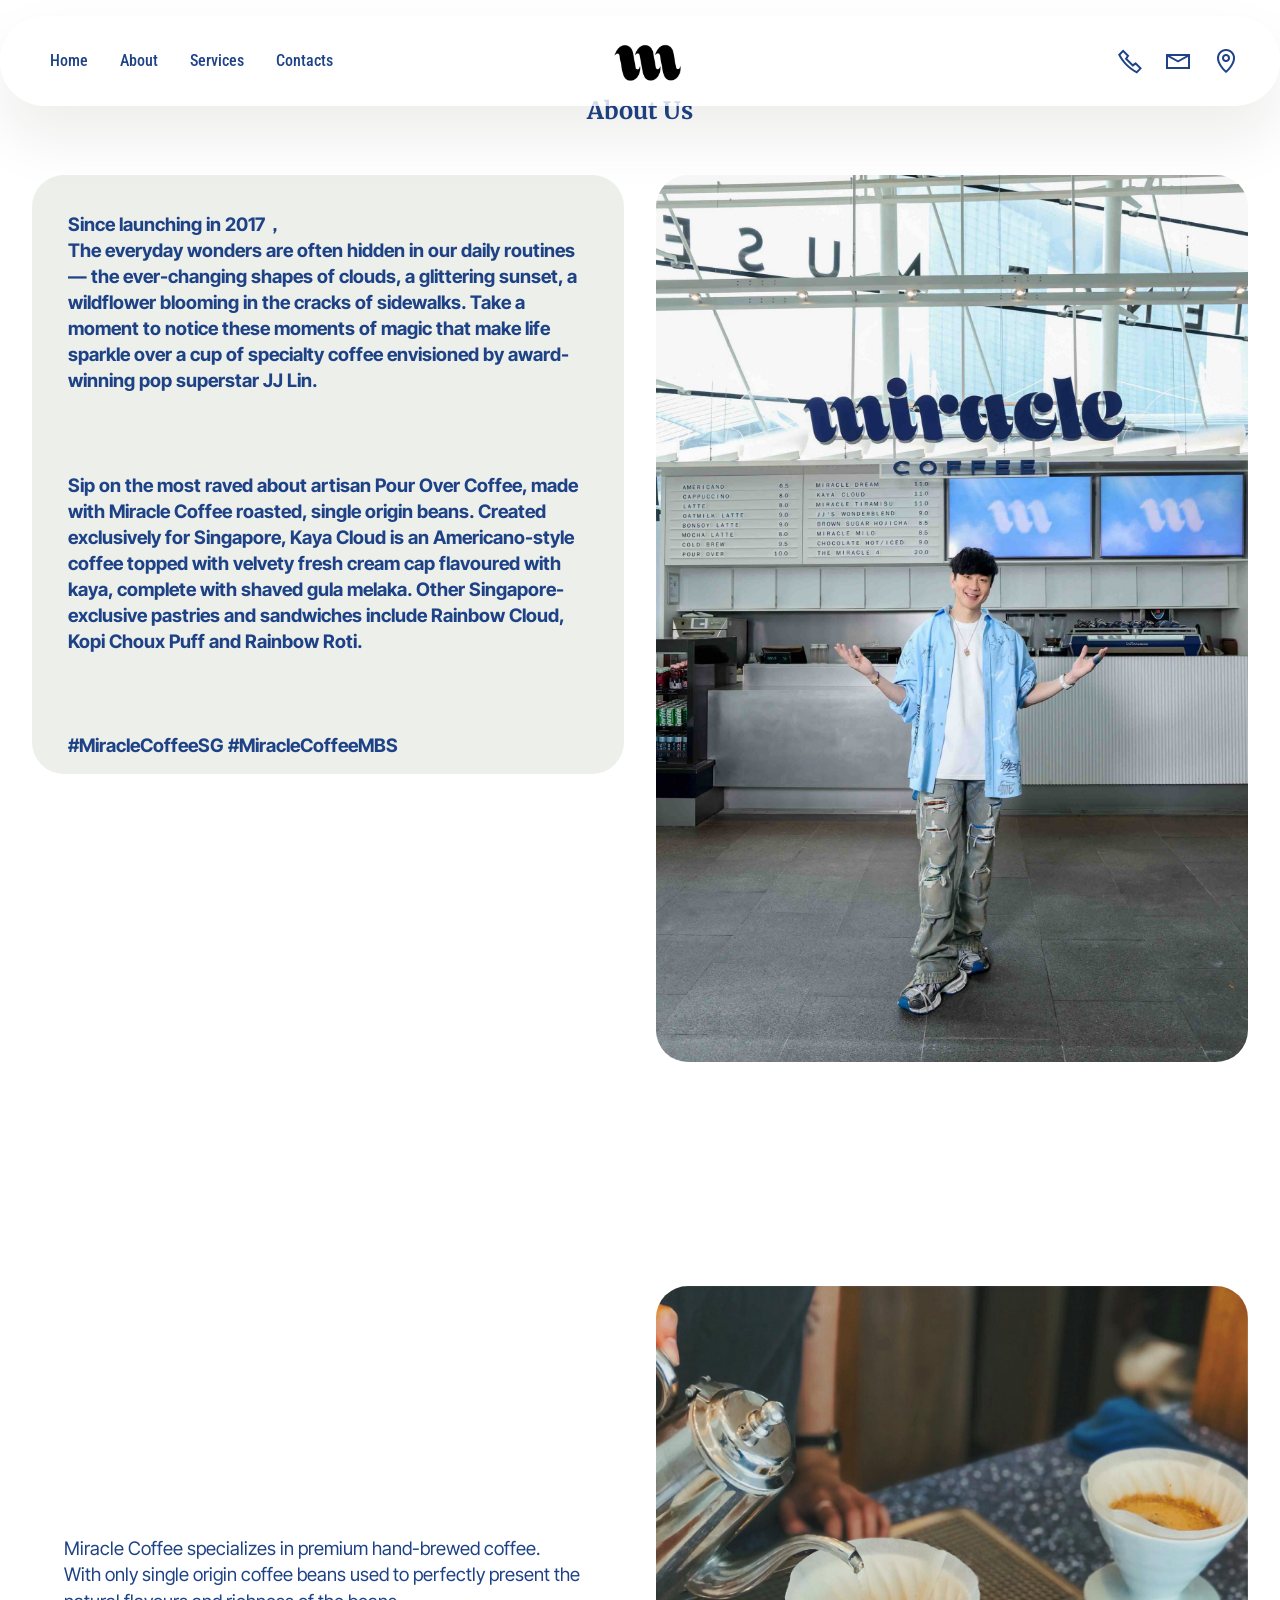
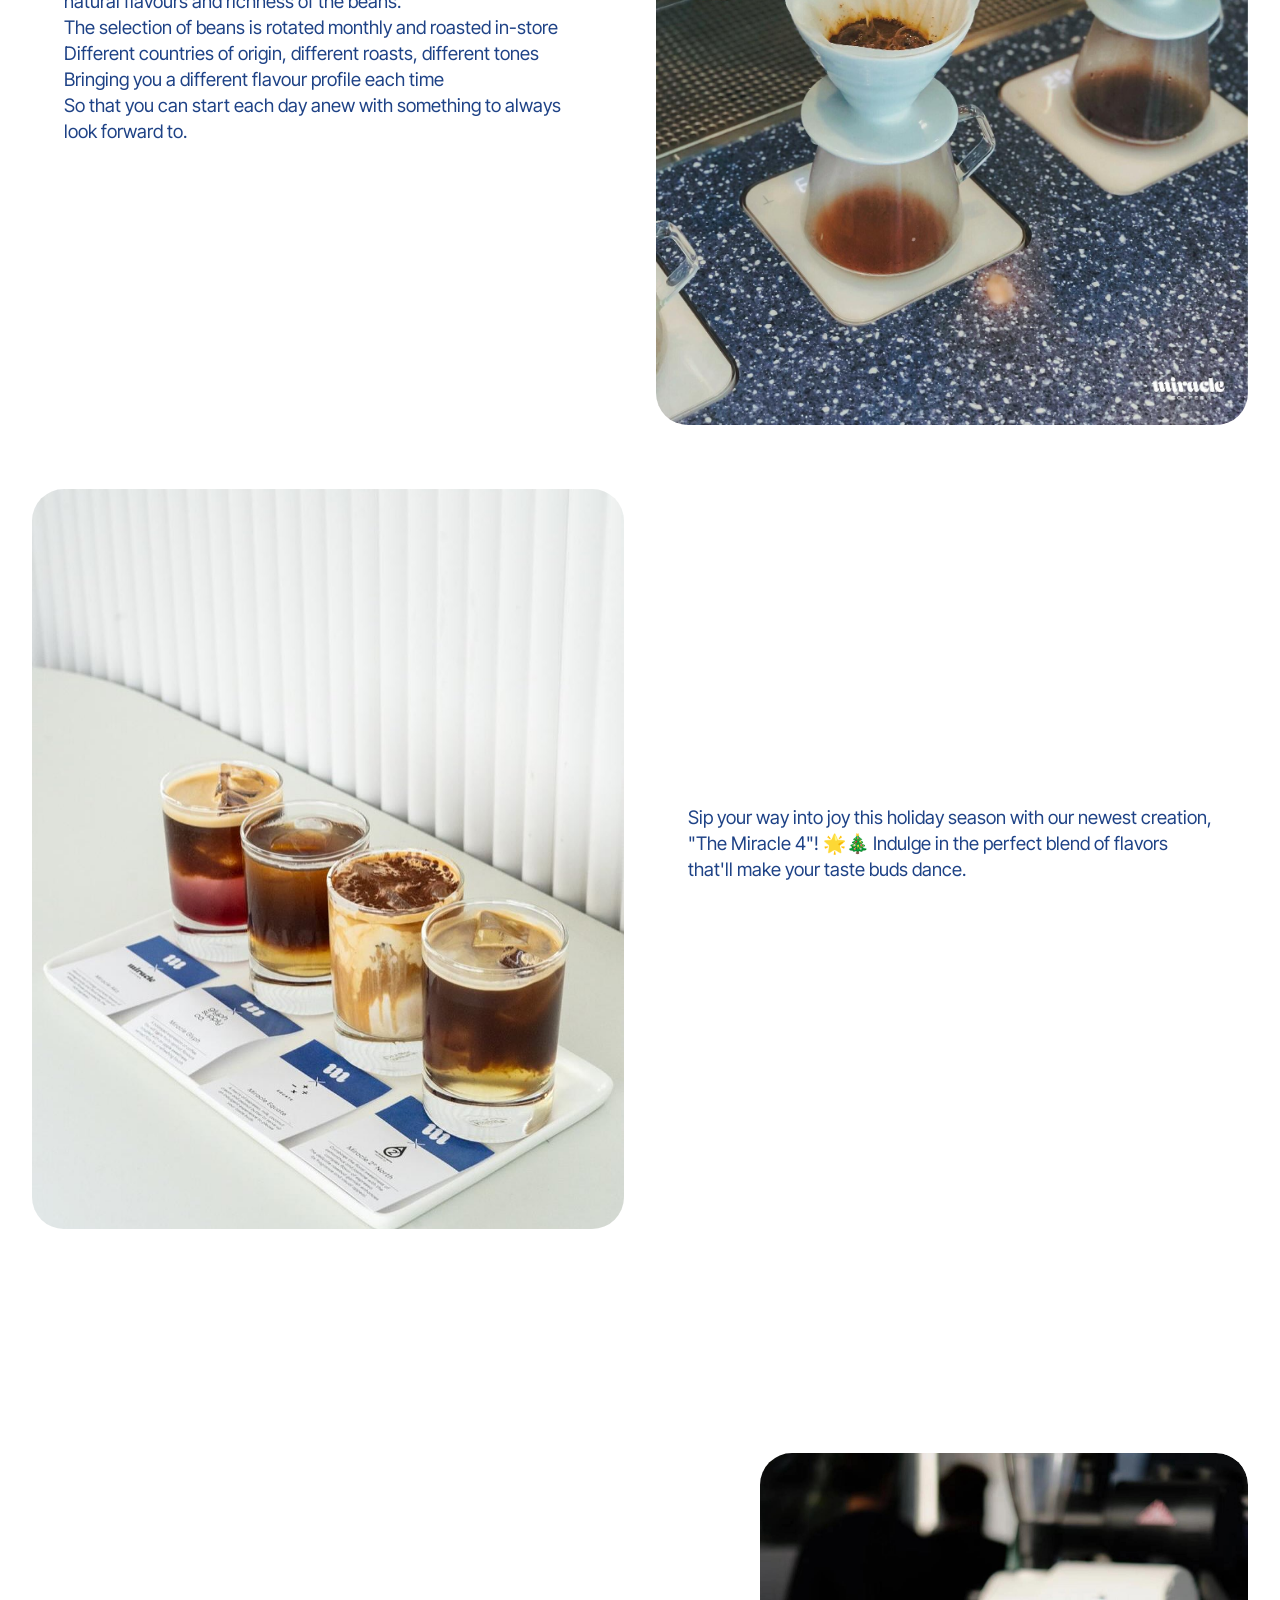
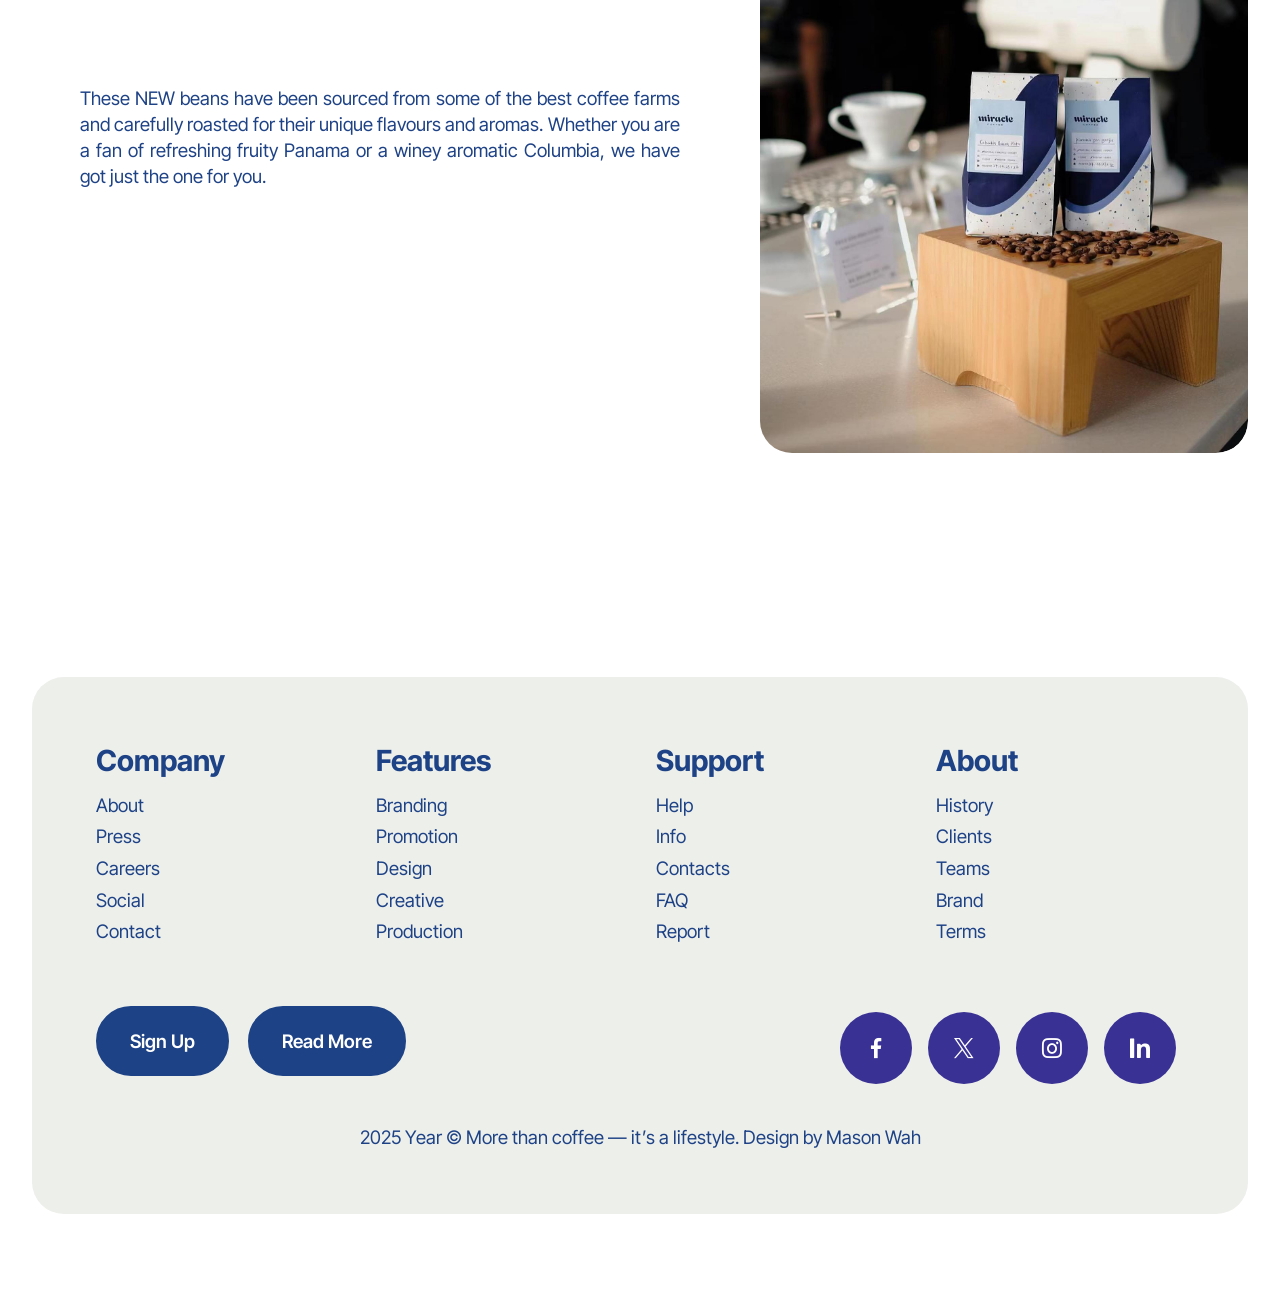
==== page1.html @ 7127c4ff "Update page1.html" ====
<!DOCTYPE html>
<html  >
<head>
  <!-- Site made with Mobirise Website Builder v6.1.4, https://mobirise.com -->
  <meta charset="UTF-8">
  <meta http-equiv="X-UA-Compatible" content="IE=edge">
  <meta name="generator" content="Mobirise v6.1.4, mobirise.com">
  <meta name="viewport" content="width=device-width, initial-scale=1, minimum-scale=1">
  <link rel="shortcut icon" href="assets/images/301805165-104330795756913-1776750005625541947-n-removebg-preview.png" type="image/x-icon">
  <meta name="description" content="">
  
  
  <title>About</title>
  <link rel="stylesheet" href="assets/web/assets/mobirise-icons2/mobirise2.css">
  <link rel="stylesheet" href="assets/bootstrap/css/bootstrap.min.css">
  <link rel="stylesheet" href="assets/dropdown/css/style.css">
  <link rel="stylesheet" href="assets/socicon/css/styles.css">
  <link rel="stylesheet" href="assets/theme/css/style.css">
  <link rel="preload" href="https://fonts.googleapis.com/css?family=Merriweather:300,400,500,600,700,800,900,300i,400i,500i,600i,700i,800i,900i&display=swap" as="style" onload="this.onload=null;this.rel='stylesheet'">
  <noscript><link rel="stylesheet" href="https://fonts.googleapis.com/css?family=Merriweather:300,400,500,600,700,800,900,300i,400i,500i,600i,700i,800i,900i&display=swap"></noscript>
  <link rel="preload" href="https://fonts.googleapis.com/css?family=Inter+Tight:100,200,300,400,500,600,700,800,900,100i,200i,300i,400i,500i,600i,700i,800i,900i&display=swap" as="style" onload="this.onload=null;this.rel='stylesheet'">
  <noscript><link rel="stylesheet" href="https://fonts.googleapis.com/css?family=Inter+Tight:100,200,300,400,500,600,700,800,900,100i,200i,300i,400i,500i,600i,700i,800i,900i&display=swap"></noscript>
  <link rel="preload" href="https://fonts.googleapis.com/css?family=Roboto+Condensed:100,200,300,400,500,600,700,800,900,100i,200i,300i,400i,500i,600i,700i,800i,900i&display=swap" as="style" onload="this.onload=null;this.rel='stylesheet'">
  <noscript><link rel="stylesheet" href="https://fonts.googleapis.com/css?family=Roboto+Condensed:100,200,300,400,500,600,700,800,900,100i,200i,300i,400i,500i,600i,700i,800i,900i&display=swap"></noscript>
  <link rel="preload" as="style" href="assets/mobirise/css/mbr-additional.css?v=a0UsUb"><link rel="stylesheet" href="assets/mobirise/css/mbr-additional.css?v=a0UsUb" type="text/css">

  
  
  
</head>
<body>
  
  <section data-bs-version="5.1" class="menu menu3 cid-uYOqbJSqLU" once="menu" id="menu03-n">
	

	<nav class="navbar navbar-dropdown navbar-fixed-top navbar-expand-lg">
		<div class="container">
			<div class="navbar-brand">
				<span class="navbar-logo">
					<a href="index.html">
						<img src="assets/images/301805165-104330795756913-1776750005625541947-n-removebg-preview.png" alt="Mobirise Website Builder" style="height: 5rem;">
					</a>
				</span>
				
			</div>
			<button class="navbar-toggler" type="button" data-toggle="collapse" data-bs-toggle="collapse" data-target="#navbarSupportedContent" data-bs-target="#navbarSupportedContent" aria-controls="navbarNavAltMarkup" aria-expanded="false" aria-label="Toggle navigation">
				<div class="hamburger">
					<span></span>
					<span></span>
					<span></span>
					<span></span>
				</div>
			</button>
			<div class="collapse navbar-collapse" id="navbarSupportedContent">
				<ul class="navbar-nav nav-dropdown nav-right" data-app-modern-menu="true"><li class="nav-item">
						<a class="nav-link link text-primary display-4" href="index.html#top">Home</a>
					</li><li class="nav-item"><a class="nav-link link text-primary display-4" href="index.html#article11-2d">About</a></li>
					<li class="nav-item">
						<a class="nav-link link show text-primary display-4" href="index.html#article11-2e" aria-expanded="false">Services</a>
					</li>
					<li class="nav-item">
						<a class="nav-link link text-primary display-4" href="index.html#form03-2m">Contacts</a>
					</li></ul>
				<div class="icons-menu">
					<a class="iconfont-wrapper" href="https://mobiri.se">
						<span class="p-2 mbr-iconfont mobi-mbri-phone mobi-mbri"></span>
					</a>
					<a class="iconfont-wrapper" href="https://mobiri.se">
						<span class="p-2 mbr-iconfont mobi-mbri-letter mobi-mbri"></span>
					</a>
					<a class="iconfont-wrapper" href="https://mobiri.se">
						<span class="p-2 mbr-iconfont mobi-mbri-map-pin mobi-mbri"></span>
					</a>
					
				</div>
				
			</div>
		</div>
	</nav>
</section>

<section data-bs-version="5.1" class="features030 cid-uYUTKyAnQy" id="features030-w">
    
    
    
    <div class="container">
        <div class="row justify-content-center">
            <div class="col-md-12 content-head mb-5">
                <h1 class="mbr-section-title mbr-fonts-style mb-0 display-2"><strong>About Us</strong></h1>
                
            </div>
        </div>
        <div class="row justify-content-center  blockContent">
            <div class="col-12 col-lg">
                <div class="item-wrapper align-left">
                    <div class="mbr-text counter-container mbr-fonts-style display-7">
                        <div><strong>Since launching in 2017，</strong></div><div><strong>The everyday wonders are often hidden in our daily routines — the ever-changing shapes of clouds, a glittering sunset, a wildflower blooming in the cracks of sidewalks. Take a moment to notice these moments of magic that make life sparkle over a cup of specialty coffee envisioned by award-winning pop superstar JJ Lin.</strong></div><div><strong><br></strong></div><div><strong>&nbsp;</strong></div><div><strong><br></strong></div><div><strong>Sip on the most raved about artisan Pour Over Coffee, made with Miracle Coffee roasted, single origin beans. Created exclusively for Singapore, Kaya Cloud is an Americano-style coffee topped with velvety fresh cream cap flavoured with kaya, complete with shaved gula melaka. Other Singapore-exclusive pastries and sandwiches include Rainbow Cloud, Kopi Choux Puff and Rainbow Roti.</strong></div><div><strong><br></strong></div><div><strong>&nbsp;</strong></div><div><strong><br></strong></div><div><strong>#MiracleCoffeeSG #MiracleCoffeeMBS</strong></div>
                    </div>
                </div>
            </div>
            <div class="col-12 col-lg-6">
                <div class="image-wrapper mb-4">
                    <img class="w-100" src="assets/images/jj-lin-in-front-of-the-flagship-cafe-counter-scaled.jpg" alt="Mobirise Website Builder">
                </div>
            </div>

        </div>
    </div>
</section>

<section data-bs-version="5.1" class="features38 cid-uYUZ3qZZGn" id="features038-10">
    

    
    

    <div class="container">
        <div class="row justify-content-center">
            <div class="col-12 col-md-12 col-lg">
                <div class="text-wrapper align-left">
                    
                    <p class="mbr-text align-left mbr-fonts-style mb-4 display-7">Miracle Coffee specializes in premium hand-brewed coffee.<br>With only single origin coffee beans used to perfectly present the natural flavours and richness of the beans.<br>The selection of beans is rotated monthly and roasted in-store<br>Different countries of origin, different roasts, different tones<br>Bringing you a different flavour profile each time<br>So that you can start each day anew with something to always look forward to.</p>
                    
                </div>
            </div>
            <div class="col-12 col-md-12 col-lg-6 image-wrapper">
                <img class="w-100" src="assets/images/471149863-550936171096371-1364765963683925314-n.jpg" alt="Mobirise Website Builder">
            </div>
        </div>
        <div class="row row-reverse justify-content-center">

            <div class="col-12 col-md-12 col-lg">
                <div class="text-wrapper align-left">
                    
                    <p class="mbr-text align-left mbr-fonts-style mb-4 display-7">Sip your way into joy this holiday season with our newest creation, "The Miracle 4"! 🌟🎄 Indulge in the perfect blend of flavors that'll make your taste buds dance.</p>
                    
                </div>
            </div>
            <div class="col-12 col-md-12 col-lg-6 image-wrapper">
                <img class="w-100" src="assets/images/469511061-17963204165830143-7533608566382138299-n.jpg" alt="Mobirise Website Builder">
            </div>
        </div>
        
    </div>
</section>

<section data-bs-version="5.1" class="start article05 cid-uYZWrpxmRF" id="article05-15">
  

  
  

  <div class="container">
    <div class="row justify-content-center align-items-center">
      <div class="col-12">
        <div class="card-wrapper">
          <div class="row">
            <div class="col-12 col-md-12 col-lg-5 image-wrapper">
              <img class="w-100" src="assets/images/481780273-612298191627068-6673244342465356547-n.jpg" alt="Mobirise Website Builder">
            </div>
            <div class="col-12 col-lg col-md-12">
              <div class="text-wrapper align-left">
                
                <p class="mbr-text mbr-fonts-style mb-4 display-7">These NEW beans have been sourced from some of the best coffee farms and carefully roasted for their unique flavours and aromas. Whether you are a fan of refreshing fruity Panama or a winey aromatic Columbia, we have got just the one for you.<br>
                </p>
                
              </div>
            </div>
          </div>
        </div>
      </div>
    </div>
  </div>
</section>

<section data-bs-version="5.1" class="footer1 cid-uYUhai4i9D" once="footers" id="footer01-o">
	

	
	
	<div class="container">
		<div class="row mbr-white">
			<div class="col-12 col-md-6 col-lg-3">
				<h5 class="mbr-section-subtitle mbr-fonts-style mb-2 display-5">
					<strong>Company</strong>
				</h5>
				<ul class="list mbr-fonts-style display-7">
					<li class="mbr-text item-wrap">About</li>
					<li class="mbr-text item-wrap">Press</li>
					<li class="mbr-text item-wrap">Careers</li>
					<li class="mbr-text item-wrap">Social</li>
					<li class="mbr-text item-wrap">Contact</li>
				</ul>
			</div>
			<div class="col-12 col-md-6 col-lg-3">
				<h5 class="mbr-section-subtitle mbr-fonts-style mb-2 display-5">
					<strong>Features</strong>
				</h5>
				<ul class="list mbr-fonts-style display-7">
					<li class="mbr-text item-wrap">Branding</li>
					<li class="mbr-text item-wrap">Promotion</li>
					<li class="mbr-text item-wrap">Design</li>
					<li class="mbr-text item-wrap">Creative</li>
					<li class="mbr-text item-wrap">Production</li>
				</ul>
			</div>
			<div class="col-12 col-md-6 col-lg-3">
				<h5 class="mbr-section-subtitle mbr-fonts-style mb-2 display-5">
					<strong>Support</strong>
				</h5>
				<ul class="list mbr-fonts-style display-7">
					<li class="mbr-text item-wrap">Help</li>
					<li class="mbr-text item-wrap">Info</li>
					<li class="mbr-text item-wrap">Contacts</li>
					<li class="mbr-text item-wrap">FAQ</li>
					<li class="mbr-text item-wrap">Report</li>
				</ul>
			</div>
			<div class="col-12 col-md-6 col-lg-3">
				<h5 class="mbr-section-subtitle mbr-fonts-style mb-2 display-5">
					<strong>About</strong>
				</h5>
				<ul class="list mbr-fonts-style display-7">
					<li class="mbr-text item-wrap">History</li>
					<li class="mbr-text item-wrap">Clients</li>
					<li class="mbr-text item-wrap">Teams</li>
					<li class="mbr-text item-wrap">Brand</li>
					<li class="mbr-text item-wrap">Terms</li>
				</ul>
			</div>
			<div class="col-12 mt-5 footer-col">
				<div class="mbr-section-btn align-left"><a class="btn btn-primary display-7" href="https://mobiri.se">Sign Up</a>
					<a class="btn btn-primary display-7" href="page7.html">Read More</a></div>

				<div class="social-row mt-2 display-7">
					<div class="soc-item">
						<a href="https://mobiri.se/">
							<span class="mbr-iconfont socicon socicon-facebook"></span>
						</a>
					</div>
					<div class="soc-item">
						<a href="https://mobiri.se/">
							<span class="mbr-iconfont socicon socicon-twitter"></span>
						</a>
					</div>
					<div class="soc-item">
						<a href="https://mobiri.se/">
							<span class="mbr-iconfont socicon socicon-instagram"></span>
						</a>
					</div>
					<div class="soc-item">
						<a href="https://mobiri.se/">
							<span class="mbr-iconfont socicon-logmein socicon"></span>
						</a>
					</div>
				</div>
			</div>
			<div class="col-12 mt-4">
				<p class="mbr-text mb-0 mbr-fonts-style copyright align-center display-7">2025 Year ©&nbsp;More than coffee — it’s a lifestyle. Design by Mason Wah</p>
			</div>
		</div>
	</div>
</section>
  
  
</body>
</html>
---- assets/web/assets/mobirise-icons2/mobirise2.css ----
@font-face {
  font-family: 'Moririse2';
  font-display: swap;
  src:  url('mobirise2.eot?f2bix4');
  src:  url('mobirise2.eot?f2bix4#iefix') format('embedded-opentype'),
    url('mobirise2.ttf?f2bix4') format('truetype'),
    url('mobirise2.woff?f2bix4') format('woff'),
    url('mobirise2.svg?f2bix4#mobirise2') format('svg');
  font-weight: normal;
  font-style: normal;
}

[class^="mobi-"], [class*=" mobi-"] {
  /* use !important to prevent issues with browser extensions that change fonts */
  font-family: 'Moririse2' !important;
  speak: none;
  font-style: normal;
  font-weight: normal;
  font-variant: normal;
  text-transform: none;
  line-height: 1;

  /* Better Font Rendering =========== */
  -webkit-font-smoothing: antialiased;
  -moz-osx-font-smoothing: grayscale;
}

.mobi-mbri-add-submenu:before {
  content: "\e900";
}
.mobi-mbri-alert:before {
  content: "\e901";
}
.mobi-mbri-align-center:before {
  content: "\e902";
}
.mobi-mbri-align-justify:before {
  content: "\e903";
}
.mobi-mbri-align-left:before {
  content: "\e904";
}
.mobi-mbri-align-right:before {
  content: "\e905";
}
.mobi-mbri-android:before {
  content: "\e906";
}
.mobi-mbri-apple:before {
  content: "\e907";
}
.mobi-mbri-arrow-down:before {
  content: "\e908";
}
.mobi-mbri-arrow-next:before {
  content: "\e909";
}
.mobi-mbri-arrow-prev:before {
  content: "\e90a";
}
.mobi-mbri-arrow-up:before {
  content: "\e90b";
}
.mobi-mbri-bold:before {
  content: "\e90c";
}
.mobi-mbri-bookmark:before {
  content: "\e90d";
}
.mobi-mbri-bootstrap:before {
  content: "\e90e";
}
.mobi-mbri-briefcase:before {
  content: "\e90f";
}
.mobi-mbri-browse:before {
  content: "\e910";
}
.mobi-mbri-bulleted-list:before {
  content: "\e911";
}
.mobi-mbri-calendar:before {
  content: "\e912";
}
.mobi-mbri-camera:before {
  content: "\e913";
}
.mobi-mbri-cart-add:before {
  content: "\e914";
}
.mobi-mbri-cart-full:before {
  content: "\e915";
}
.mobi-mbri-cash:before {
  content: "\e916";
}
.mobi-mbri-change-style:before {
  content: "\e917";
}
.mobi-mbri-chat:before {
  content: "\e918";
}
.mobi-mbri-clock:before {
  content: "\e919";
}
.mobi-mbri-close:before {
  content: "\e91a";
}
.mobi-mbri-cloud:before {
  content: "\e91b";
}
.mobi-mbri-code:before {
  content: "\e91c";
}
.mobi-mbri-contact-form:before {
  content: "\e91d";
}
.mobi-mbri-credit-card:before {
  content: "\e91e";
}
.mobi-mbri-cursor-click:before {
  content: "\e91f";
}
.mobi-mbri-cust-feedback:before {
  content: "\e920";
}
.mobi-mbri-database:before {
  content: "\e921";
}
.mobi-mbri-delivery:before {
  content: "\e922";
}
.mobi-mbri-desktop:before {
  content: "\e923";
}
.mobi-mbri-devices:before {
  content: "\e924";
}
.mobi-mbri-down:before {
  content: "\e925";
}
.mobi-mbri-download-2:before {
  content: "\e926";
}
.mobi-mbri-download:before {
  content: "\e927";
}
.mobi-mbri-drag-n-drop-2:before {
  content: "\e928";
}
.mobi-mbri-drag-n-drop:before {
  content: "\e929";
}
.mobi-mbri-edit-2:before {
  content: "\e92a";
}
.mobi-mbri-edit:before {
  content: "\e92b";
}
.mobi-mbri-error:before {
  content: "\e92c";
}
.mobi-mbri-extension:before {
  content: "\e92d";
}
.mobi-mbri-features:before {
  content: "\e92e";
}
.mobi-mbri-file:before {
  content: "\e92f";
}
.mobi-mbri-flag:before {
  content: "\e930";
}
.mobi-mbri-folder:before {
  content: "\e931";
}
.mobi-mbri-gift:before {
  content: "\e932";
}
.mobi-mbri-github:before {
  content: "\e933";
}
.mobi-mbri-globe-2:before {
  content: "\e934";
}
.mobi-mbri-globe:before {
  content: "\e935";
}
.mobi-mbri-growing-chart:before {
  content: "\e936";
}
.mobi-mbri-hearth:before {
  content: "\e937";
}
.mobi-mbri-help:before {
  content: "\e938";
}
.mobi-mbri-home:before {
  content: "\e939";
}
.mobi-mbri-hot-cup:before {
  content: "\e93a";
}
.mobi-mbri-idea:before {
  content: "\e93b";
}
.mobi-mbri-image-gallery:before {
  content: "\e93c";
}
.mobi-mbri-image-slider:before {
  content: "\e93d";
}
.mobi-mbri-info:before {
  content: "\e93e";
}
.mobi-mbri-italic:before {
  content: "\e93f";
}
.mobi-mbri-key:before {
  content: "\e940";
}
.mobi-mbri-laptop:before {
  content: "\e941";
}
.mobi-mbri-layers:before {
  content: "\e942";
}
.mobi-mbri-left-right:before {
  content: "\e943";
}
.mobi-mbri-left:before {
  content: "\e944";
}
.mobi-mbri-letter:before {
  content: "\e945";
}
.mobi-mbri-like:before {
  content: "\e946";
}
.mobi-mbri-link:before {
  content: "\e947";
}
.mobi-mbri-lock:before {
  content: "\e948";
}
.mobi-mbri-login:before {
  content: "\e949";
}
.mobi-mbri-logout:before {
  content: "\e94a";
}
.mobi-mbri-magic-stick:before {
  content: "\e94b";
}
.mobi-mbri-map-pin:before {
  content: "\e94c";
}
.mobi-mbri-menu:before {
  content: "\e94d";
}
.mobi-mbri-mobile-2:before {
  content: "\e94e";
}
.mobi-mbri-mobile-horizontal:before {
  content: "\e94f";
}
.mobi-mbri-mobile:before {
  content: "\e950";
}
.mobi-mbri-mobirise:before {
  content: "\e951";
}
.mobi-mbri-more-horizontal:before {
  content: "\e952";
}
.mobi-mbri-more-vertical:before {
  content: "\e953";
}
.mobi-mbri-music:before {
  content: "\e954";
}
.mobi-mbri-new-file:before {
  content: "\e955";
}
.mobi-mbri-numbered-list:before {
  content: "\e956";
}
.mobi-mbri-opened-folder:before {
  content: "\e957";
}
.mobi-mbri-pages:before {
  content: "\e958";
}
.mobi-mbri-paper-plane:before {
  content: "\e959";
}
.mobi-mbri-paperclip:before {
  content: "\e95a";
}
.mobi-mbri-phone:before {
  content: "\e95b";
}
.mobi-mbri-photo:before {
  content: "\e95c";
}
.mobi-mbri-photos:before {
  content: "\e95d";
}
.mobi-mbri-pin:before {
  content: "\e95e";
}
.mobi-mbri-play:before {
  content: "\e95f";
}
.mobi-mbri-plus:before {
  content: "\e960";
}
.mobi-mbri-preview:before {
  content: "\e961";
}
.mobi-mbri-print:before {
  content: "\e962";
}
.mobi-mbri-protect:before {
  content: "\e963";
}
.mobi-mbri-question:before {
  content: "\e964";
}
.mobi-mbri-quote-left:before {
  content: "\e965";
}
.mobi-mbri-quote-right:before {
  content: "\e966";
}
.mobi-mbri-redo:before {
  content: "\e967";
}
.mobi-mbri-refresh:before {
  content: "\e968";
}
.mobi-mbri-responsive-2:before {
  content: "\e969";
}
.mobi-mbri-responsive:before {
  content: "\e96a";
}
.mobi-mbri-right:before {
  content: "\e96b";
}
.mobi-mbri-rocket:before {
  content: "\e96c";
}
.mobi-mbri-sad-face:before {
  content: "\e96d";
}
.mobi-mbri-sale:before {
  content: "\e96e";
}
.mobi-mbri-save:before {
  content: "\e96f";
}
.mobi-mbri-search:before {
  content: "\e970";
}
.mobi-mbri-setting-2:before {
  content: "\e971";
}
.mobi-mbri-setting-3:before {
  content: "\e972";
}
.mobi-mbri-setting:before {
  content: "\e973";
}
.mobi-mbri-share:before {
  content: "\e974";
}
.mobi-mbri-shopping-bag:before {
  content: "\e975";
}
.mobi-mbri-shopping-basket:before {
  content: "\e976";
}
.mobi-mbri-shopping-cart:before {
  content: "\e977";
}
.mobi-mbri-sites:before {
  content: "\e978";
}
.mobi-mbri-smile-face:before {
  content: "\e979";
}
.mobi-mbri-speed:before {
  content: "\e97a";
}
.mobi-mbri-star:before {
  content: "\e97b";
}
.mobi-mbri-success:before {
  content: "\e97c";
}
.mobi-mbri-sun:before {
  content: "\e97d";
}
.mobi-mbri-sun2:before {
  content: "\e97e";
}
.mobi-mbri-tablet-vertical:before {
  content: "\e97f";
}
.mobi-mbri-tablet:before {
  content: "\e980";
}
.mobi-mbri-target:before {
  content: "\e981";
}
.mobi-mbri-timer:before {
  content: "\e982";
}
.mobi-mbri-to-ftp:before {
  content: "\e983";
}
.mobi-mbri-to-local-drive:before {
  content: "\e984";
}
.mobi-mbri-touch-swipe:before {
  content: "\e985";
}
.mobi-mbri-touch:before {
  content: "\e986";
}
.mobi-mbri-trash:before {
  content: "\e987";
}
.mobi-mbri-underline:before {
  content: "\e988";
}
.mobi-mbri-undo:before {
  content: "\e989";
}
.mobi-mbri-unlink:before {
  content: "\e98a";
}
.mobi-mbri-unlock:before {
  content: "\e98b";
}
.mobi-mbri-up-down:before {
  content: "\e98c";
}
.mobi-mbri-up:before {
  content: "\e98d";
}
.mobi-mbri-update:before {
  content: "\e98e";
}
.mobi-mbri-upload-2:before {
  content: "\e98f";
}
.mobi-mbri-upload:before {
  content: "\e990";
}
.mobi-mbri-user-2:before {
  content: "\e991";
}
.mobi-mbri-user:before {
  content: "\e992";
}
.mobi-mbri-users:before {
  content: "\e993";
}
.mobi-mbri-video-play:before {
  content: "\e994";
}
.mobi-mbri-video:before {
  content: "\e995";
}
.mobi-mbri-watch:before {
  content: "\e996";
}
.mobi-mbri-website-theme-2:before {
  content: "\e997";
}
.mobi-mbri-website-theme:before {
  content: "\e998";
}
.mobi-mbri-wifi:before {
  content: "\e999";
}
.mobi-mbri-windows:before {
  content: "\e99a";
}
.mobi-mbri-zoom-in:before {
  content: "\e99b";
}
.mobi-mbri-zoom-out:before {
  content: "\e99c";
}
---- assets/dropdown/css/style.css ----
.navbar-dropdown {
  left: 0;
  padding: 0;
  position: absolute;
  right: 0;
  top: 0;
  transition: all 0.45s ease;
  z-index: 1030;
  background: #282828; }
  .navbar-dropdown .navbar-logo {
    margin-right: 0.8rem;
    transition: margin 0.3s ease-in-out;
    vertical-align: middle; }
    .navbar-dropdown .navbar-logo img {
      height: 3.125rem;
      transition: all 0.3s ease-in-out; }
    .navbar-dropdown .navbar-logo.mbr-iconfont {
      font-size: 3.125rem;
      line-height: 3.125rem; }
  .navbar-dropdown .navbar-caption {
    font-weight: 700;
    white-space: normal;
    vertical-align: -4px;
    line-height: 3.125rem !important; }
    .navbar-dropdown .navbar-caption, .navbar-dropdown .navbar-caption:hover {
      color: inherit;
      text-decoration: none; }
  .navbar-dropdown .mbr-iconfont + .navbar-caption {
    vertical-align: -1px; }
  .navbar-dropdown.navbar-fixed-top {
    position: fixed; }
  .navbar-dropdown .navbar-brand span {
    vertical-align: -4px; }
  .navbar-dropdown.bg-color.transparent {
    background: none; }
  .navbar-dropdown.navbar-short .navbar-brand {
    padding: 0.625rem 0; }
    .navbar-dropdown.navbar-short .navbar-brand span {
      vertical-align: -1px; }
  .navbar-dropdown.navbar-short .navbar-caption {
    line-height: 2.375rem !important;
    vertical-align: -2px; }
  .navbar-dropdown.navbar-short .navbar-logo {
    margin-right: 0.5rem; }
    .navbar-dropdown.navbar-short .navbar-logo img {
      height: 2.375rem; }
    .navbar-dropdown.navbar-short .navbar-logo.mbr-iconfont {
      font-size: 2.375rem;
      line-height: 2.375rem; }
  .navbar-dropdown.navbar-short .mbr-table-cell {
    height: 3.625rem; }
  .navbar-dropdown .navbar-close {
    left: 0.6875rem;
    position: fixed;
    top: 0.75rem;
    z-index: 1000; }
  .navbar-dropdown .hamburger-icon {
    content: "";
    display: inline-block;
    vertical-align: middle;
    width: 16px;
    -webkit-box-shadow: 0 -6px 0 1px #282828,0 0 0 1px #282828,0 6px 0 1px #282828;
    -moz-box-shadow: 0 -6px 0 1px #282828,0 0 0 1px #282828,0 6px 0 1px #282828;
    box-shadow: 0 -6px 0 1px #282828,0 0 0 1px #282828,0 6px 0 1px #282828; }

.dropdown-menu .dropdown-toggle[data-toggle="dropdown-submenu"]::after {
  border-bottom: 0.35em solid transparent;
  border-left: 0.35em solid;
  border-right: 0;
  border-top: 0.35em solid transparent;
  margin-left: 0.3rem; }

.dropdown-menu .dropdown-item:focus {
  outline: 0; }

.nav-dropdown {
  font-size: 0.75rem;
  font-weight: 500;
  height: auto !important; }
  .nav-dropdown .nav-btn {
    padding-left: 1rem; }
  .nav-dropdown .link {
    margin: .667em 1.667em;
    font-weight: 500;
    padding: 0;
    transition: color .2s ease-in-out; }
    .nav-dropdown .link.dropdown-toggle {
      margin-right: 2.583em; }
      .nav-dropdown .link.dropdown-toggle::after {
        margin-left: .25rem;
        border-top: 0.35em solid;
        border-right: 0.35em solid transparent;
        border-left: 0.35em solid transparent;
        border-bottom: 0; }
      .nav-dropdown .link.dropdown-toggle[aria-expanded="true"] {
        margin: 0;
        padding: 0.667em 3.263em  0.667em 1.667em; }
  .nav-dropdown .link::after,
  .nav-dropdown .dropdown-item::after {
    color: inherit; }
  .nav-dropdown .btn {
    font-size: 0.75rem;
    font-weight: 700;
    letter-spacing: 0;
    margin-bottom: 0;
    padding-left: 1.25rem;
    padding-right: 1.25rem; }
  .nav-dropdown .dropdown-menu {
    border-radius: 0;
    border: 0;
    left: 0;
    margin: 0;
    padding-bottom: 1.25rem;
    padding-top: 1.25rem;
    position: relative; }
  .nav-dropdown .dropdown-submenu {
    margin-left: 0.125rem;
    top: 0; }
  .nav-dropdown .dropdown-item {
    font-weight: 500;
    line-height: 2;
    padding: 0.3846em 4.615em 0.3846em 1.5385em;
    position: relative;
    transition: color .2s ease-in-out, background-color .2s ease-in-out; }
    .nav-dropdown .dropdown-item::after {
      margin-top: -0.3077em;
      position: absolute;
      right: 1.1538em;
      top: 50%; }
    .nav-dropdown .dropdown-item:focus, .nav-dropdown .dropdown-item:hover {
      background: none; }

@media (max-width: 767px) {
  .nav-dropdown.navbar-toggleable-sm {
    bottom: 0;
    display: none;
    left: 0;
    overflow-x: hidden;
    position: fixed;
    top: 0;
    transform: translateX(-100%);
    -ms-transform: translateX(-100%);
    -webkit-transform: translateX(-100%);
    width: 18.75rem;
    z-index: 999; } }
.nav-dropdown.navbar-toggleable-xl {
  bottom: 0;
  display: none;
  left: 0;
  overflow-x: hidden;
  position: fixed;
  top: 0;
  transform: translateX(-100%);
  -ms-transform: translateX(-100%);
  -webkit-transform: translateX(-100%);
  width: 18.75rem;
  z-index: 999; }

.nav-dropdown-sm {
  display: block !important;
  overflow-x: hidden;
  overflow: auto;
  padding-top: 3.875rem; }
  .nav-dropdown-sm::after {
    content: "";
    display: block;
    height: 3rem;
    width: 100%; }
  .nav-dropdown-sm.collapse.in ~ .navbar-close {
    display: block !important; }
  .nav-dropdown-sm.collapsing, .nav-dropdown-sm.collapse.in {
    transform: translateX(0);
    -ms-transform: translateX(0);
    -webkit-transform: translateX(0);
    transition: all 0.25s ease-out;
    -webkit-transition: all 0.25s ease-out;
    background: #282828; }
  .nav-dropdown-sm.collapsing[aria-expanded="false"] {
    transform: translateX(-100%);
    -ms-transform: translateX(-100%);
    -webkit-transform: translateX(-100%); }
  .nav-dropdown-sm .nav-item {
    display: block;
    margin-left: 0 !important;
    padding-left: 0; }
  .nav-dropdown-sm .link,
  .nav-dropdown-sm .dropdown-item {
    border-top: 1px dotted rgba(255, 255, 255, 0.1);
    font-size: 0.8125rem;
    line-height: 1.6;
    margin: 0 !important;
    padding: 0.875rem 2.4rem 0.875rem 1.5625rem !important;
    position: relative;
    white-space: normal; }
    .nav-dropdown-sm .link:focus, .nav-dropdown-sm .link:hover,
    .nav-dropdown-sm .dropdown-item:focus,
    .nav-dropdown-sm .dropdown-item:hover {
      background: rgba(0, 0, 0, 0.2) !important;
      color: #c0a375; }
  .nav-dropdown-sm .nav-btn {
    position: relative;
    padding: 1.5625rem 1.5625rem 0 1.5625rem; }
    .nav-dropdown-sm .nav-btn::before {
      border-top: 1px dotted rgba(255, 255, 255, 0.1);
      content: "";
      left: 0;
      position: absolute;
      top: 0;
      width: 100%; }
    .nav-dropdown-sm .nav-btn + .nav-btn {
      padding-top: 0.625rem; }
      .nav-dropdown-sm .nav-btn + .nav-btn::before {
        display: none; }
  .nav-dropdown-sm .btn {
    padding: 0.625rem 0; }
  .nav-dropdown-sm .dropdown-toggle[data-toggle="dropdown-submenu"]::after {
    margin-left: .25rem;
    border-top: 0.35em solid;
    border-right: 0.35em solid transparent;
    border-left: 0.35em solid transparent;
    border-bottom: 0; }
  .nav-dropdown-sm .dropdown-toggle[data-toggle="dropdown-submenu"][aria-expanded="true"]::after {
    border-top: 0;
    border-right: 0.35em solid transparent;
    border-left: 0.35em solid transparent;
    border-bottom: 0.35em solid; }
  .nav-dropdown-sm .dropdown-menu {
    margin: 0;
    padding: 0;
    position: relative;
    top: 0;
    left: 0;
    width: 100%;
    border: 0;
    float: none;
    border-radius: 0;
    background: none; }
  .nav-dropdown-sm .dropdown-submenu {
    left: 100%;
    margin-left: 0.125rem;
    margin-top: -1.25rem;
    top: 0; }

.navbar-toggleable-sm .nav-dropdown .dropdown-menu {
  position: absolute; }

.navbar-toggleable-sm .nav-dropdown .dropdown-submenu {
  left: 100%;
  margin-left: 0.125rem;
  margin-top: -1.25rem;
  top: 0; }

.navbar-toggleable-sm.opened .nav-dropdown .dropdown-menu {
  position: relative; }

.navbar-toggleable-sm.opened .nav-dropdown .dropdown-submenu {
  left: 0;
  margin-left: 00rem;
  margin-top: 0rem;
  top: 0; }

.is-builder .nav-dropdown.collapsing {
  transition: none !important; }
---- assets/socicon/css/styles.css ----
@charset "UTF-8";

@font-face {
  font-family: 'Socicon';
  src:  url('../fonts/socicon.eot');
  src:  url('../fonts/socicon.eot?#iefix') format('embedded-opentype'),
    url('../fonts/socicon.woff2') format('woff2'),
    url('../fonts/socicon.ttf') format('truetype'),
    url('../fonts/socicon.woff') format('woff'),
    url('../fonts/socicon.svg#socicon') format('svg');
  font-weight: normal;
  font-style: normal;
  font-display: swap;
}

[data-icon]:before {
  font-family: "socicon" !important;
  content: attr(data-icon);
  font-style: normal !important;
  font-weight: normal !important;
  font-variant: normal !important;
  text-transform: none !important;
  speak: none;
  line-height: 1;
  -webkit-font-smoothing: antialiased;
  -moz-osx-font-smoothing: grayscale;
}

[class^="socicon-"], [class*=" socicon-"] {
  /* use !important to prevent issues with browser extensions that change fonts */
  font-family: 'Socicon' !important;
  speak: none;
  font-style: normal;
  font-weight: normal;
  font-variant: normal;
  text-transform: none;
  line-height: 1;

  /* Better Font Rendering =========== */
  -webkit-font-smoothing: antialiased;
  -moz-osx-font-smoothing: grayscale;
}

.socicon-500px:before {
  content: "\e000";
}
.socicon-8tracks:before {
  content: "\e001";
}
.socicon-airbnb:before {
  content: "\e002";
}
.socicon-alliance:before {
  content: "\e003";
}
.socicon-amazon:before {
  content: "\e004";
}
.socicon-amplement:before {
  content: "\e005";
}
.socicon-android:before {
  content: "\e006";
}
.socicon-angellist:before {
  content: "\e007";
}
.socicon-apple:before {
  content: "\e008";
}
.socicon-appnet:before {
  content: "\e009";
}
.socicon-baidu:before {
  content: "\e00a";
}
.socicon-bandcamp:before {
  content: "\e00b";
}
.socicon-battlenet:before {
  content: "\e00c";
}
.socicon-mixer:before {
  content: "\e00d";
}
.socicon-bebee:before {
  content: "\e00e";
}
.socicon-bebo:before {
  content: "\e00f";
}
.socicon-behance:before {
  content: "\e010";
}
.socicon-blizzard:before {
  content: "\e011";
}
.socicon-blogger:before {
  content: "\e012";
}
.socicon-buffer:before {
  content: "\e013";
}
.socicon-chrome:before {
  content: "\e014";
}
.socicon-coderwall:before {
  content: "\e015";
}
.socicon-curse:before {
  content: "\e016";
}
.socicon-dailymotion:before {
  content: "\e017";
}
.socicon-deezer:before {
  content: "\e018";
}
.socicon-delicious:before {
  content: "\e019";
}
.socicon-deviantart:before {
  content: "\e01a";
}
.socicon-diablo:before {
  content: "\e01b";
}
.socicon-digg:before {
  content: "\e01c";
}
.socicon-discord:before {
  content: "\e01d";
}
.socicon-disqus:before {
  content: "\e01e";
}
.socicon-douban:before {
  content: "\e01f";
}
.socicon-draugiem:before {
  content: "\e020";
}
.socicon-dribbble:before {
  content: "\e021";
}
.socicon-drupal:before {
  content: "\e022";
}
.socicon-ebay:before {
  content: "\e023";
}
.socicon-ello:before {
  content: "\e024";
}
.socicon-endomodo:before {
  content: "\e025";
}
.socicon-envato:before {
  content: "\e026";
}
.socicon-etsy:before {
  content: "\e027";
}
.socicon-facebook:before {
  content: "\e028";
}
.socicon-feedburner:before {
  content: "\e029";
}
.socicon-filmweb:before {
  content: "\e02a";
}
.socicon-firefox:before {
  content: "\e02b";
}
.socicon-flattr:before {
  content: "\e02c";
}
.socicon-flickr:before {
  content: "\e02d";
}
.socicon-formulr:before {
  content: "\e02e";
}
.socicon-forrst:before {
  content: "\e02f";
}
.socicon-foursquare:before {
  content: "\e030";
}
.socicon-friendfeed:before {
  content: "\e031";
}
.socicon-github:before {
  content: "\e032";
}
.socicon-goodreads:before {
  content: "\e033";
}
.socicon-google:before {
  content: "\e034";
}
.socicon-googlescholar:before {
  content: "\e035";
}
.socicon-googlegroups:before {
  content: "\e036";
}
.socicon-googlephotos:before {
  content: "\e037";
}
.socicon-googleplus:before {
  content: "\e038";
}
.socicon-grooveshark:before {
  content: "\e039";
}
.socicon-hackerrank:before {
  content: "\e03a";
}
.socicon-hearthstone:before {
  content: "\e03b";
}
.socicon-hellocoton:before {
  content: "\e03c";
}
.socicon-heroes:before {
  content: "\e03d";
}
.socicon-smashcast:before {
  content: "\e03e";
}
.socicon-horde:before {
  content: "\e03f";
}
.socicon-houzz:before {
  content: "\e040";
}
.socicon-icq:before {
  content: "\e041";
}
.socicon-identica:before {
  content: "\e042";
}
.socicon-imdb:before {
  content: "\e043";
}
.socicon-instagram:before {
  content: "\e044";
}
.socicon-issuu:before {
  content: "\e045";
}
.socicon-istock:before {
  content: "\e046";
}
.socicon-itunes:before {
  content: "\e047";
}
.socicon-keybase:before {
  content: "\e048";
}
.socicon-lanyrd:before {
  content: "\e049";
}
.socicon-lastfm:before {
  content: "\e04a";
}
.socicon-line:before {
  content: "\e04b";
}
.socicon-linkedin:before {
  content: "\e04c";
}
.socicon-livejournal:before {
  content: "\e04d";
}
.socicon-lyft:before {
  content: "\e04e";
}
.socicon-macos:before {
  content: "\e04f";
}
.socicon-mail:before {
  content: "\e050";
}
.socicon-medium:before {
  content: "\e051";
}
.socicon-meetup:before {
  content: "\e052";
}
.socicon-mixcloud:before {
  content: "\e053";
}
.socicon-modelmayhem:before {
  content: "\e054";
}
.socicon-mumble:before {
  content: "\e055";
}
.socicon-myspace:before {
  content: "\e056";
}
.socicon-newsvine:before {
  content: "\e057";
}
.socicon-nintendo:before {
  content: "\e058";
}
.socicon-npm:before {
  content: "\e059";
}
.socicon-odnoklassniki:before {
  content: "\e05a";
}
.socicon-openid:before {
  content: "\e05b";
}
.socicon-opera:before {
  content: "\e05c";
}
.socicon-outlook:before {
  content: "\e05d";
}
.socicon-overwatch:before {
  content: "\e05e";
}
.socicon-patreon:before {
  content: "\e05f";
}
.socicon-paypal:before {
  content: "\e060";
}
.socicon-periscope:before {
  content: "\e061";
}
.socicon-persona:before {
  content: "\e062";
}
.socicon-pinterest:before {
  content: "\e063";
}
.socicon-play:before {
  content: "\e064";
}
.socicon-player:before {
  content: "\e065";
}
.socicon-playstation:before {
  content: "\e066";
}
.socicon-pocket:before {
  content: "\e067";
}
.socicon-qq:before {
  content: "\e068";
}
.socicon-quora:before {
  content: "\e069";
}
.socicon-raidcall:before {
  content: "\e06a";
}
.socicon-ravelry:before {
  content: "\e06b";
}
.socicon-reddit:before {
  content: "\e06c";
}
.socicon-renren:before {
  content: "\e06d";
}
.socicon-researchgate:before {
  content: "\e06e";
}
.socicon-residentadvisor:before {
  content: "\e06f";
}
.socicon-reverbnation:before {
  content: "\e070";
}
.socicon-rss:before {
  content: "\e071";
}
.socicon-sharethis:before {
  content: "\e072";
}
.socicon-skype:before {
  content: "\e073";
}
.socicon-slideshare:before {
  content: "\e074";
}
.socicon-smugmug:before {
  content: "\e075";
}
.socicon-snapchat:before {
  content: "\e076";
}
.socicon-songkick:before {
  content: "\e077";
}
.socicon-soundcloud:before {
  content: "\e078";
}
.socicon-spotify:before {
  content: "\e079";
}
.socicon-stackexchange:before {
  content: "\e07a";
}
.socicon-stackoverflow:before {
  content: "\e07b";
}
.socicon-starcraft:before {
  content: "\e07c";
}
.socicon-stayfriends:before {
  content: "\e07d";
}
.socicon-steam:before {
  content: "\e07e";
}
.socicon-storehouse:before {
  content: "\e07f";
}
.socicon-strava:before {
  content: "\e080";
}
.socicon-streamjar:before {
  content: "\e081";
}
.socicon-stumbleupon:before {
  content: "\e082";
}
.socicon-swarm:before {
  content: "\e083";
}
.socicon-teamspeak:before {
  content: "\e084";
}
.socicon-teamviewer:before {
  content: "\e085";
}
.socicon-technorati:before {
  content: "\e086";
}
.socicon-telegram:before {
  content: "\e087";
}
.socicon-tripadvisor:before {
  content: "\e088";
}
.socicon-tripit:before {
  content: "\e089";
}
.socicon-triplej:before {
  content: "\e08a";
}
.socicon-tumblr:before {
  content: "\e08b";
}
.socicon-twitch:before {
  content: "\e08c";
}
.socicon-twitter:before {
  content: "\e08d";
}
.socicon-uber:before {
  content: "\e08e";
}
.socicon-ventrilo:before {
  content: "\e08f";
}
.socicon-viadeo:before {
  content: "\e090";
}
.socicon-viber:before {
  content: "\e091";
}
.socicon-viewbug:before {
  content: "\e092";
}
.socicon-vimeo:before {
  content: "\e093";
}
.socicon-vine:before {
  content: "\e094";
}
.socicon-vkontakte:before {
  content: "\e095";
}
.socicon-warcraft:before {
  content: "\e096";
}
.socicon-wechat:before {
  content: "\e097";
}
.socicon-weibo:before {
  content: "\e098";
}
.socicon-whatsapp:before {
  content: "\e099";
}
.socicon-wikipedia:before {
  content: "\e09a";
}
.socicon-windows:before {
  content: "\e09b";
}
.socicon-wordpress:before {
  content: "\e09c";
}
.socicon-wykop:before {
  content: "\e09d";
}
.socicon-xbox:before {
  content: "\e09e";
}
.socicon-xing:before {
  content: "\e09f";
}
.socicon-yahoo:before {
  content: "\e0a0";
}
.socicon-yammer:before {
  content: "\e0a1";
}
.socicon-yandex:before {
  content: "\e0a2";
}
.socicon-yelp:before {
  content: "\e0a3";
}
.socicon-younow:before {
  content: "\e0a4";
}
.socicon-youtube:before {
  content: "\e0a5";
}
.socicon-zapier:before {
  content: "\e0a6";
}
.socicon-zerply:before {
  content: "\e0a7";
}
.socicon-zomato:before {
  content: "\e0a8";
}
.socicon-zynga:before {
  content: "\e0a9";
}
.socicon-bluesky:before {
  content: "\e0aa";
}
.socicon-threads:before {
  content: "\e0ab";
}
.socicon-spreadshirt:before {
  content: "\e901";
}
.socicon-gamejolt:before {
  content: "\e902";
}
.socicon-trello:before {
  content: "\e903";
}
.socicon-tunein:before {
  content: "\e904";
}
.socicon-bloglovin:before {
  content: "\e905";
}
.socicon-gamewisp:before {
  content: "\e906";
}
.socicon-messenger:before {
  content: "\e907";
}
.socicon-pandora:before {
  content: "\e908";
}
.socicon-augment:before {
  content: "\e909";
}
.socicon-bitbucket:before {
  content: "\e90a";
}
.socicon-fyuse:before {
  content: "\e90b";
}
.socicon-yt-gaming:before {
  content: "\e90c";
}
.socicon-sketchfab:before {
  content: "\e90d";
}
.socicon-mobcrush:before {
  content: "\e90e";
}
.socicon-microsoft:before {
  content: "\e90f";
}
.socicon-realtor:before {
  content: "\e910";
}
.socicon-tidal:before {
  content: "\e911";
}
.socicon-qobuz:before {
  content: "\e912";
}
.socicon-natgeo:before {
  content: "\e913";
}
.socicon-mastodon:before {
  content: "\e914";
}
.socicon-unsplash:before {
  content: "\e915";
}
.socicon-homeadvisor:before {
  content: "\e916";
}
.socicon-angieslist:before {
  content: "\e917";
}
.socicon-codepen:before {
  content: "\e918";
}
.socicon-slack:before {
  content: "\e919";
}
.socicon-openaigym:before {
  content: "\e91a";
}
.socicon-logmein:before {
  content: "\e91b";
}
.socicon-fiverr:before {
  content: "\e91c";
}
.socicon-gotomeeting:before {
  content: "\e91d";
}
.socicon-aliexpress:before {
  content: "\e91e";
}
.socicon-guru:before {
  content: "\e91f";
}
.socicon-appstore:before {
  content: "\e920";
}
.socicon-homes:before {
  content: "\e921";
}
.socicon-zoom:before {
  content: "\e922";
}
.socicon-alibaba:before {
  content: "\e923";
}
.socicon-craigslist:before {
  content: "\e924";
}
.socicon-wix:before {
  content: "\e925";
}
.socicon-redfin:before {
  content: "\e926";
}
.socicon-googlecalendar:before {
  content: "\e927";
}
.socicon-shopify:before {
  content: "\e928";
}
.socicon-freelancer:before {
  content: "\e929";
}
.socicon-seedrs:before {
  content: "\e92a";
}
.socicon-bing:before {
  content: "\e92b";
}
.socicon-doodle:before {
  content: "\e92c";
}
.socicon-bonanza:before {
  content: "\e92d";
}
.socicon-squarespace:before {
  content: "\e92e";
}
.socicon-toptal:before {
  content: "\e92f";
}
.socicon-gust:before {
  content: "\e930";
}
.socicon-ask:before {
  content: "\e931";
}
.socicon-trulia:before {
  content: "\e932";
}
.socicon-loomly:before {
  content: "\e933";
}
.socicon-ghost:before {
  content: "\e934";
}
.socicon-upwork:before {
  content: "\e935";
}
.socicon-fundable:before {
  content: "\e936";
}
.socicon-booking:before {
  content: "\e937";
}
.socicon-googlemaps:before {
  content: "\e938";
}
.socicon-zillow:before {
  content: "\e939";
}
.socicon-niconico:before {
  content: "\e93a";
}
.socicon-toneden:before {
  content: "\e93b";
}
.socicon-crunchbase:before {
  content: "\e93c";
}
.socicon-homefy:before {
  content: "\e93d";
}
.socicon-calendly:before {
  content: "\e93e";
}
.socicon-livemaster:before {
  content: "\e93f";
}
.socicon-udemy:before {
  content: "\e940";
}
.socicon-codered:before {
  content: "\e941";
}
.socicon-origin:before {
  content: "\e942";
}
.socicon-nextdoor:before {
  content: "\e943";
}
.socicon-portfolio:before {
  content: "\e944";
}
.socicon-instructables:before {
  content: "\e945";
}
.socicon-gitlab:before {
  content: "\e946";
}
.socicon-hackernews:before {
  content: "\e947";
}
.socicon-smashwords:before {
  content: "\e948";
}
.socicon-kobo:before {
  content: "\e949";
}
.socicon-bookbub:before {
  content: "\e94a";
}
.socicon-mailru:before {
  content: "\e94b";
}
.socicon-moddb:before {
  content: "\e94c";
}
.socicon-indiedb:before {
  content: "\e94d";
}
.socicon-traxsource:before {
  content: "\e94e";
}
.socicon-gamefor:before {
  content: "\e94f";
}
.socicon-pixiv:before {
  content: "\e950";
}
.socicon-myanimelist:before {
  content: "\e951";
}
.socicon-blackberry:before {
  content: "\e952";
}
.socicon-wickr:before {
  content: "\e953";
}
.socicon-spip:before {
  content: "\e954";
}
.socicon-napster:before {
  content: "\e955";
}
.socicon-beatport:before {
  content: "\e956";
}
.socicon-hackerone:before {
  content: "\e957";
}
.socicon-internet:before {
  content: "\e958";
}
.socicon-ubuntu:before {
  content: "\e959";
}
.socicon-artstation:before {
  content: "\e95a";
}
.socicon-invision:before {
  content: "\e95b";
}
.socicon-torial:before {
  content: "\e95c";
}
.socicon-collectorz:before {
  content: "\e95d";
}
.socicon-seenthis:before {
  content: "\e95e";
}
.socicon-googleplaymusic:before {
  content: "\e95f";
}
.socicon-debian:before {
  content: "\e960";
}
.socicon-filmfreeway:before {
  content: "\e961";
}
.socicon-gnome:before {
  content: "\e962";
}
.socicon-itchio:before {
  content: "\e963";
}
.socicon-jamendo:before {
  content: "\e964";
}
.socicon-mix:before {
  content: "\e965";
}
.socicon-sharepoint:before {
  content: "\e966";
}
.socicon-tinder:before {
  content: "\e967";
}
.socicon-windguru:before {
  content: "\e968";
}
.socicon-cdbaby:before {
  content: "\e969";
}
.socicon-elementaryos:before {
  content: "\e96a";
}
.socicon-stage32:before {
  content: "\e96b";
}
.socicon-tiktok:before {
  content: "\e96c";
}
.socicon-gitter:before {
  content: "\e96d";
}
.socicon-letterboxd:before {
  content: "\e96e";
}
.socicon-threema:before {
  content: "\e96f";
}
.socicon-splice:before {
  content: "\e970";
}
.socicon-metapop:before {
  content: "\e971";
}
.socicon-naver:before {
  content: "\e972";
}
.socicon-remote:before {
  content: "\e973";
}
.socicon-flipboard:before {
  content: "\e974";
}
.socicon-googlehangouts:before {
  content: "\e975";
}
.socicon-dlive:before {
  content: "\e976";
}
.socicon-vsco:before {
  content: "\e977";
}
.socicon-stitcher:before {
  content: "\e978";
}
.socicon-avvo:before {
  content: "\e979";
}
.socicon-redbubble:before {
  content: "\e97a";
}
.socicon-society6:before {
  content: "\e97b";
}
.socicon-zazzle:before {
  content: "\e97c";
}
.socicon-eitaa:before {
  content: "\e97d";
}
.socicon-soroush:before {
  content: "\e97e";
}
.socicon-bale:before {
  content: "\e97f";
}
---- assets/theme/css/style.css ----
@charset "UTF-8";
section {
  background-color: #ffffff;
}

body {
  font-style: normal;
  line-height: 1.5;
  font-weight: 400;
  color: #232323;
  position: relative;
}

button {
  background-color: transparent;
  border-color: transparent;
}

.embla__button,
.carousel-control {
  background-color: #edefea !important;
  opacity: 0.8 !important;
  color: #464845 !important;
  border-color: #edefea !important;
}

.carousel .close,
.modalWindow .close {
  background-color: #edefea !important;
  color: #464845 !important;
  border-color: #edefea !important;
  opacity: 0.8 !important;
}

.carousel .close:hover,
.modalWindow .close:hover {
  opacity: 1 !important;
}

.carousel-indicators li {
  background-color: #edefea !important;
  border: 2px solid #464845 !important;
}

.carousel-indicators li:hover,
.carousel-indicators li:active {
  opacity: 0.8 !important;
}

.embla__button:hover,
.carousel-control:hover {
  background-color: #edefea !important;
  opacity: 1 !important;
}

.modalWindow-video-container {
  height: 80%;
}

section,
.container,
.container-fluid {
  position: relative;
  word-wrap: break-word;
}

a.mbr-iconfont:hover {
  text-decoration: none;
}

.article .lead p,
.article .lead ul,
.article .lead ol,
.article .lead pre,
.article .lead blockquote {
  margin-bottom: 0;
}

a {
  font-style: normal;
  font-weight: 400;
  cursor: pointer;
}
a, a:hover {
  text-decoration: none;
}

.mbr-section-title {
  font-style: normal;
  line-height: 1.3;
}

.mbr-section-subtitle {
  line-height: 1.3;
}

.mbr-text {
  font-style: normal;
  line-height: 1.7;
}

h1,
h2,
h3,
h4,
h5,
h6,
.display-1,
.display-2,
.display-4,
.display-5,
.display-7,
span,
p,
a {
  line-height: 1;
  word-break: break-word;
  word-wrap: break-word;
  font-weight: 400;
}

b,
strong {
  font-weight: bold;
}

input:-webkit-autofill, input:-webkit-autofill:hover, input:-webkit-autofill:focus, input:-webkit-autofill:active {
  transition-delay: 9999s;
  -webkit-transition-property: background-color, color;
  transition-property: background-color, color;
}

textarea[type=hidden] {
  display: none;
}

section {
  background-position: 50% 50%;
  background-repeat: no-repeat;
  background-size: cover;
}
section .mbr-background-video,
section .mbr-background-video-preview {
  position: absolute;
  bottom: 0;
  left: 0;
  right: 0;
  top: 0;
}

.hidden {
  visibility: hidden;
}

.mbr-z-index20 {
  z-index: 20;
}

/*! Base colors */
.mbr-white {
  color: #ffffff;
}

.mbr-black {
  color: #111111;
}

.mbr-bg-white {
  background-color: #ffffff;
}

.mbr-bg-black {
  background-color: #000000;
}

/*! Text-aligns */
.align-left {
  text-align: left;
}

.align-center {
  text-align: center;
}

.align-right {
  text-align: right;
}

/*! Font-weight  */
.mbr-light {
  font-weight: 300;
}

.mbr-regular {
  font-weight: 400;
}

.mbr-semibold {
  font-weight: 500;
}

.mbr-bold {
  font-weight: 700;
}

/*! Media  */
.media-content {
  flex-basis: 100%;
}

.media-container-row {
  display: flex;
  flex-direction: row;
  flex-wrap: wrap;
  justify-content: center;
  align-content: center;
  align-items: start;
}
.media-container-row .media-size-item {
  width: 400px;
}

.media-container-column {
  display: flex;
  flex-direction: column;
  flex-wrap: wrap;
  justify-content: center;
  align-content: center;
  align-items: stretch;
}
.media-container-column > * {
  width: 100%;
}

@media (min-width: 992px) {
  .media-container-row {
    flex-wrap: nowrap;
  }
}
figure {
  margin-bottom: 0;
  overflow: hidden;
}

figure[mbr-media-size] {
  transition: width 0.1s;
}

img,
iframe {
  display: block;
  width: 100%;
}

.card {
  background-color: transparent;
  border: none;
}

.card-box {
  width: 100%;
}

.card-img {
  text-align: center;
  flex-shrink: 0;
  -webkit-flex-shrink: 0;
}

.media {
  max-width: 100%;
  margin: 0 auto;
}

.mbr-figure {
  align-self: center;
}

.media-container > div {
  max-width: 100%;
}

.mbr-figure img,
.card-img img {
  width: 100%;
}

@media (max-width: 991px) {
  .media-size-item {
    width: auto !important;
  }
  .media {
    width: auto;
  }
  .mbr-figure {
    width: 100% !important;
  }
}
/*! Buttons */
.mbr-section-btn {
  margin-left: -0.6rem;
  margin-right: -0.6rem;
  font-size: 0;
}

.btn {
  font-weight: 600;
  border-width: 1px;
  font-style: normal;
  margin: 0.6rem 0.6rem;
  white-space: normal;
  transition: all 0.2s ease-in-out;
  display: inline-flex;
  align-items: center;
  justify-content: center;
  word-break: break-word;
}

.btn-sm {
  font-weight: 600;
  letter-spacing: 0px;
  transition: all 0.3s ease-in-out;
}

.btn-md {
  font-weight: 600;
  letter-spacing: 0px;
  transition: all 0.3s ease-in-out;
}

.btn-lg {
  font-weight: 600;
  letter-spacing: 0px;
  transition: all 0.3s ease-in-out;
}

.btn-form {
  margin: 0;
}
.btn-form:hover {
  cursor: pointer;
}

nav .mbr-section-btn {
  margin-left: 0rem;
  margin-right: 0rem;
}

/*! Btn icon margin */
.btn .mbr-iconfont,
.btn.btn-sm .mbr-iconfont {
  order: 1;
  cursor: pointer;
  margin-left: 0.5rem;
  vertical-align: sub;
}

.btn.btn-md .mbr-iconfont,
.btn.btn-md .mbr-iconfont {
  margin-left: 0.8rem;
}

.mbr-regular {
  font-weight: 400;
}

.mbr-semibold {
  font-weight: 500;
}

.mbr-bold {
  font-weight: 700;
}

[type=submit] {
  -webkit-appearance: none;
}

/*! Full-screen */
.mbr-fullscreen .mbr-overlay {
  min-height: 100vh;
}

.mbr-fullscreen {
  display: flex;
  display: -moz-flex;
  display: -ms-flex;
  display: -o-flex;
  align-items: center;
  min-height: 100vh;
  padding-top: 3rem;
  padding-bottom: 3rem;
}

/*! Map */
.map {
  height: 25rem;
  position: relative;
}
.map iframe {
  width: 100%;
  height: 100%;
}

/*! Scroll to top arrow */
.mbr-arrow-up {
  bottom: 25px;
  right: 90px;
  position: fixed;
  text-align: right;
  z-index: 5000;
  color: #ffffff;
  font-size: 22px;
}

.mbr-arrow-up a {
  background: rgba(0, 0, 0, 0.2);
  border-radius: 50%;
  color: #fff;
  display: inline-block;
  height: 60px;
  width: 60px;
  border: 2px solid #fff;
  outline-style: none !important;
  position: relative;
  text-decoration: none;
  transition: all 0.3s ease-in-out;
  cursor: pointer;
  text-align: center;
}
.mbr-arrow-up a:hover {
  background-color: rgba(0, 0, 0, 0.4);
}
.mbr-arrow-up a i {
  line-height: 60px;
}

.mbr-arrow-up-icon {
  display: block;
  color: #fff;
}

.mbr-arrow-up-icon::before {
  content: "›";
  display: inline-block;
  font-family: serif;
  font-size: 22px;
  line-height: 1;
  font-style: normal;
  position: relative;
  top: 6px;
  left: -4px;
  transform: rotate(-90deg);
}

/*! Arrow Down */
.mbr-arrow {
  position: absolute;
  bottom: 45px;
  left: 50%;
  width: 60px;
  height: 60px;
  cursor: pointer;
  background-color: rgba(80, 80, 80, 0.5);
  border-radius: 50%;
  transform: translateX(-50%);
}
@media (max-width: 767px) {
  .mbr-arrow {
    display: none;
  }
}
.mbr-arrow > a {
  display: inline-block;
  text-decoration: none;
  outline-style: none;
  animation: arrowdown 1.7s ease-in-out infinite;
  color: #ffffff;
}
.mbr-arrow > a > i {
  position: absolute;
  top: -2px;
  left: 15px;
  font-size: 2rem;
}

#scrollToTop a i::before {
  content: "";
  position: absolute;
  display: block;
  border-bottom: 2.5px solid #fff;
  border-left: 2.5px solid #fff;
  width: 27.8%;
  height: 27.8%;
  left: 50%;
  top: 51%;
  transform: translateY(-30%) translateX(-50%) rotate(135deg);
}

@keyframes arrowdown {
  0% {
    transform: translateY(0px);
  }
  50% {
    transform: translateY(-5px);
  }
  100% {
    transform: translateY(0px);
  }
}
@media (max-width: 500px) {
  .mbr-arrow-up {
    left: 0;
    right: 0;
    text-align: center;
  }
}
/*Gradients animation*/
@keyframes gradient-animation {
  from {
    background-position: 0% 100%;
    animation-timing-function: ease-in-out;
  }
  to {
    background-position: 100% 0%;
    animation-timing-function: ease-in-out;
  }
}
.bg-gradient {
  background-size: 200% 200%;
  animation: gradient-animation 5s infinite alternate;
  -webkit-animation: gradient-animation 5s infinite alternate;
}

.menu .navbar-brand {
  display: -webkit-flex;
}
.menu .navbar-brand span {
  display: flex;
  display: -webkit-flex;
}
.menu .navbar-brand .navbar-caption-wrap {
  display: -webkit-flex;
}
.menu .navbar-brand .navbar-logo img {
  display: -webkit-flex;
  width: auto;
}
@media (min-width: 768px) and (max-width: 991px) {
  .menu .navbar-toggleable-sm .navbar-nav {
    display: -ms-flexbox;
  }
}
@media (max-width: 991px) {
  .menu .navbar-collapse {
    max-height: 93.5vh;
  }
  .menu .navbar-collapse.show {
    overflow: auto;
  }
}
@media (min-width: 992px) {
  .menu .navbar-nav.nav-dropdown {
    display: -webkit-flex;
  }
  .menu .navbar-toggleable-sm .navbar-collapse {
    display: -webkit-flex !important;
  }
  .menu .collapsed .navbar-collapse {
    max-height: 93.5vh;
  }
  .menu .collapsed .navbar-collapse.show {
    overflow: auto;
  }
}
@media (max-width: 767px) {
  .menu .navbar-collapse {
    max-height: 80vh;
  }
}

.nav-link .mbr-iconfont {
  margin-right: 0.5rem;
}

.navbar {
  display: -webkit-flex;
  -webkit-flex-wrap: wrap;
  -webkit-align-items: center;
  -webkit-justify-content: space-between;
}

.navbar-collapse {
  -webkit-flex-basis: 100%;
  -webkit-flex-grow: 1;
  -webkit-align-items: center;
}

.nav-dropdown .link {
  padding: 0.667em 1.667em !important;
  margin: 0 !important;
}

.nav {
  display: -webkit-flex;
  -webkit-flex-wrap: wrap;
}

.row {
  display: -webkit-flex;
  -webkit-flex-wrap: wrap;
}

.justify-content-center {
  -webkit-justify-content: center;
}

.form-inline {
  display: -webkit-flex;
}

.card-wrapper {
  -webkit-flex: 1;
}

.carousel-control {
  z-index: 10;
  display: -webkit-flex;
}

.carousel-controls {
  display: -webkit-flex;
}

.media {
  display: -webkit-flex;
}

.form-group:focus {
  outline: none;
}

.jq-selectbox__select {
  padding: 7px 0;
  position: relative;
}

.jq-selectbox__dropdown {
  overflow: hidden;
  border-radius: 10px;
  position: absolute;
  top: 100%;
  left: 0 !important;
  width: 100% !important;
}

.jq-selectbox__trigger-arrow {
  right: 0;
  transform: translateY(-50%);
}

.jq-selectbox li {
  padding: 1.07em 0.5em;
}

input[type=range] {
  padding-left: 0 !important;
  padding-right: 0 !important;
}

.modal-dialog,
.modal-content {
  height: 100%;
}

.modal-dialog .carousel-inner {
  height: calc(100vh - 1.75rem);
}
@media (max-width: 575px) {
  .modal-dialog .carousel-inner {
    height: calc(100vh - 1rem);
  }
}

.carousel-item {
  text-align: center;
}

.carousel-item img {
  margin: auto;
}

.navbar-toggler {
  align-self: flex-start;
  padding: 0.25rem 0.75rem;
  font-size: 1.25rem;
  line-height: 1;
  background: transparent;
  border: 1px solid transparent;
  border-radius: 0.25rem;
}

.navbar-toggler:focus,
.navbar-toggler:hover {
  text-decoration: none;
  box-shadow: none;
}

.navbar-toggler-icon {
  display: inline-block;
  width: 1.5em;
  height: 1.5em;
  vertical-align: middle;
  content: "";
  background: no-repeat center center;
  background-size: 100% 100%;
}

.navbar-toggler-left {
  position: absolute;
  left: 1rem;
}

.navbar-toggler-right {
  position: absolute;
  right: 1rem;
}

.card-img {
  width: auto;
}

.menu .navbar.collapsed:not(.beta-menu) {
  flex-direction: column;
}

.carousel-item.active,
.carousel-item-next,
.carousel-item-prev {
  display: flex;
}

.note-air-layout .dropup .dropdown-menu,
.note-air-layout .navbar-fixed-bottom .dropdown .dropdown-menu {
  bottom: initial !important;
}

html,
body {
  height: auto;
  min-height: 100vh;
}

.dropup .dropdown-toggle::after {
  display: none;
}

.form-asterisk {
  font-family: initial;
  position: absolute;
  top: -2px;
  font-weight: normal;
}

.form-control-label {
  position: relative;
  cursor: pointer;
  margin-bottom: 0.357em;
  padding: 0;
}

.alert {
  color: #ffffff;
  border-radius: 0;
  border: 0;
  font-size: 1.1rem;
  line-height: 1.5;
  margin-bottom: 1.875rem;
  padding: 1.25rem;
  position: relative;
  text-align: center;
}
.alert.alert-form::after {
  background-color: inherit;
  bottom: -7px;
  content: "";
  display: block;
  height: 14px;
  left: 50%;
  margin-left: -7px;
  position: absolute;
  transform: rotate(45deg);
  width: 14px;
}

.form-control {
  background-color: #ffffff;
  background-clip: border-box;
  color: #232323;
  line-height: 1rem !important;
  height: auto;
  padding: 1.2rem 2rem;
  transition: border-color 0.25s ease 0s;
  border: 1px solid transparent !important;
  border-radius: 4px;
  box-shadow: rgba(0, 0, 0, 0.07) 0px 1px 1px 0px, rgba(0, 0, 0, 0.07) 0px 1px 3px 0px, rgba(0, 0, 0, 0.03) 0px 0px 0px 1px;
}
.form-active .form-control:invalid {
  border-color: red;
}

.row > * {
  padding-right: 1rem;
  padding-left: 1rem;
}

form .row {
  margin-left: -0.6rem;
  margin-right: -0.6rem;
}
form .row [class*=col] {
  padding-left: 0.6rem;
  padding-right: 0.6rem;
}

form .mbr-section-btn {
  padding-left: 0.6rem;
  padding-right: 0.6rem;
}

form .form-check-input {
  margin-top: 0.5;
}

textarea.form-control {
  line-height: 1.5rem !important;
}

.form-group {
  margin-bottom: 1.2rem;
}

.form-control,
form .btn {
  min-height: 48px;
}

.gdpr-block label span.textGDPR input[name=gdpr] {
  top: 7px;
}

.form-control:focus {
  box-shadow: none;
}

:focus {
  outline: none;
}

.mbr-overlay {
  background-color: #000;
  bottom: 0;
  left: 0;
  opacity: 0.5;
  position: absolute;
  right: 0;
  top: 0;
  z-index: 0;
  pointer-events: none;
}

blockquote {
  font-style: italic;
  padding: 3rem;
  font-size: 1.09rem;
  position: relative;
  border-left: 3px solid;
}

ul,
ol,
pre,
blockquote {
  margin-bottom: 2.3125rem;
}

.mt-4 {
  margin-top: 2rem !important;
}

.mb-4 {
  margin-bottom: 2rem !important;
}

.container,
.container-fluid {
  padding-left: 16px;
  padding-right: 16px;
}

.row {
  margin-left: -16px;
  margin-right: -16px;
}
.row > [class*=col] {
  padding-left: 16px;
  padding-right: 16px;
}

@media (min-width: 992px) {
  .container-fluid {
    padding-left: 32px;
    padding-right: 32px;
  }
}
@media (max-width: 991px) {
  .mbr-container {
    padding-left: 16px;
    padding-right: 16px;
  }
}
.app-video-wrapper > img {
  opacity: 1;
}

.app-video-wrapper {
  background: transparent;
}

.item {
  position: relative;
}

.dropdown-menu .dropdown-menu {
  left: 100%;
}

.dropdown-item + .dropdown-menu {
  display: none;
}

.dropdown-item:hover + .dropdown-menu,
.dropdown-menu:hover {
  display: block;
}

@media (min-aspect-ratio: 16/9) {
  .mbr-video-foreground {
    height: 300% !important;
    top: -100% !important;
  }
}
@media (max-aspect-ratio: 16/9) {
  .mbr-video-foreground {
    width: 300% !important;
    left: -100% !important;
  }
}.engine {
	position: absolute;
	text-indent: -2400px;
	text-align: center;
	padding: 0;
	top: 0;
	left: -2400px;
}
---- assets/mobirise/css/mbr-additional.css ----
.btn {
  border-width: 2px;
}
img,
.card-wrap,
.card-wrapper,
.video-wrapper,
.mbr-figure iframe,
.google-map iframe,
.slide-content,
.plan,
.card,
.item-wrapper {
  border-radius: 2rem !important;
}
.video-wrapper {
  overflow: hidden;
}
body {
  font-family: Inter Tight;
}
.display-1 {
  font-family: 'Merriweather', serif;
  font-size: 3rem;
  line-height: 1;
}
.display-1 > .mbr-iconfont {
  font-size: 3.75rem;
}
.display-2 {
  font-family: 'Merriweather', serif;
  font-size: 1.6rem;
  line-height: 1;
}
.display-2 > .mbr-iconfont {
  font-size: 2rem;
}
.display-4 {
  font-family: 'Roboto Condensed', sans-serif;
  font-size: 1rem;
  line-height: 1.5;
}
.display-4 > .mbr-iconfont {
  font-size: 1.25rem;
}
.display-5 {
  font-family: 'Inter Tight', sans-serif;
  font-size: 2rem;
  line-height: 1.5;
}
.display-5 > .mbr-iconfont {
  font-size: 2.5rem;
}
.display-7 {
  font-family: 'Inter Tight', sans-serif;
  font-size: 1.2rem;
  line-height: 1.3;
}
.display-7 > .mbr-iconfont {
  font-size: 1.5rem;
}
/* ---- Fluid typography for mobile devices ---- */
/* 1.4 - font scale ratio ( bootstrap == 1.42857 ) */
/* 100vw - current viewport width */
/* (48 - 20)  48 == 48rem == 768px, 20 == 20rem == 320px(minimal supported viewport) */
/* 0.65 - min scale variable, may vary */
@media (max-width: 992px) {
  .display-1 {
    font-size: 2.4rem;
  }
}
@media (max-width: 768px) {
  .display-1 {
    font-size: 2.1rem;
    font-size: calc( 1.7rem + (3 - 1.7) * ((100vw - 20rem) / (48 - 20)));
    line-height: calc( 1.1 * (1.7rem + (3 - 1.7) * ((100vw - 20rem) / (48 - 20))));
  }
  .display-2 {
    font-size: 1.28rem;
    font-size: calc( 1.21rem + (1.6 - 1.21) * ((100vw - 20rem) / (48 - 20)));
    line-height: calc( 1.3 * (1.21rem + (1.6 - 1.21) * ((100vw - 20rem) / (48 - 20))));
  }
  .display-4 {
    font-size: 0.8rem;
    font-size: calc( 1rem + (1 - 1) * ((100vw - 20rem) / (48 - 20)));
    line-height: calc( 1.4 * (1rem + (1 - 1) * ((100vw - 20rem) / (48 - 20))));
  }
  .display-5 {
    font-size: 1.6rem;
    font-size: calc( 1.35rem + (2 - 1.35) * ((100vw - 20rem) / (48 - 20)));
    line-height: calc( 1.4 * (1.35rem + (2 - 1.35) * ((100vw - 20rem) / (48 - 20))));
  }
  .display-7 {
    font-size: 0.96rem;
    font-size: calc( 1.07rem + (1.2 - 1.07) * ((100vw - 20rem) / (48 - 20)));
    line-height: calc( 1.4 * (1.07rem + (1.2 - 1.07) * ((100vw - 20rem) / (48 - 20))));
  }
}
@media (min-width: 992px) and (max-width: 1400px) {
  .display-1 {
    font-size: 2.1rem;
    font-size: calc( 1.7rem + (3 - 1.7) * ((100vw - 62rem) / (87 - 62)));
    line-height: calc( 1.1 * (1.7rem + (3 - 1.7) * ((100vw - 62rem) / (87 - 62))));
  }
  .display-2 {
    font-size: 1.28rem;
    font-size: calc( 1.21rem + (1.6 - 1.21) * ((100vw - 62rem) / (87 - 62)));
    line-height: calc( 1.3 * (1.21rem + (1.6 - 1.21) * ((100vw - 62rem) / (87 - 62))));
  }
  .display-4 {
    font-size: 0.8rem;
    font-size: calc( 1rem + (1 - 1) * ((100vw - 62rem) / (87 - 62)));
    line-height: calc( 1.4 * (1rem + (1 - 1) * ((100vw - 62rem) / (87 - 62))));
  }
  .display-5 {
    font-size: 1.6rem;
    font-size: calc( 1.35rem + (2 - 1.35) * ((100vw - 62rem) / (87 - 62)));
    line-height: calc( 1.4 * (1.35rem + (2 - 1.35) * ((100vw - 62rem) / (87 - 62))));
  }
  .display-7 {
    font-size: 0.96rem;
    font-size: calc( 1.07rem + (1.2 - 1.07) * ((100vw - 62rem) / (87 - 62)));
    line-height: calc( 1.4 * (1.07rem + (1.2 - 1.07) * ((100vw - 62rem) / (87 - 62))));
  }
}
/* Buttons */
.btn {
  padding: 1.25rem 2rem;
  border-radius: 4px;
}
@media (max-width: 767px) {
  .btn {
    padding: 0.75rem 1.5rem;
  }
}
.btn-sm {
  padding: 0.6rem 1.2rem;
  border-radius: 4px;
}
.btn-md {
  padding: 0.6rem 1.2rem;
  border-radius: 4px;
}
.btn-lg {
  padding: 1.25rem 2rem;
  border-radius: 4px;
}
.bg-primary {
  background-color: #1e4286 !important;
}
.bg-success {
  background-color: #3a341c !important;
}
.bg-info {
  background-color: #320707 !important;
}
.bg-warning {
  background-color: #2e481a !important;
}
.bg-danger {
  background-color: #ffea64 !important;
}
.btn-primary,
.btn-primary:active {
  background-color: #1e4286 !important;
  border-color: #1e4286 !important;
  color: #ffffff !important;
  box-shadow: none;
}
.btn-primary:hover,
.btn-primary:focus,
.btn-primary.focus,
.btn-primary.active {
  color: inherit;
  background-color: #2757b0 !important;
  border-color: #2757b0 !important;
  box-shadow: none;
}
.btn-primary.disabled,
.btn-primary:disabled {
  color: #ffffff !important;
  background-color: #2757b0 !important;
  border-color: #2757b0 !important;
}
.btn-secondary,
.btn-secondary:active {
  background-color: #ffffff !important;
  border-color: #ffffff !important;
  color: #808080 !important;
  box-shadow: none;
}
.btn-secondary:hover,
.btn-secondary:focus,
.btn-secondary.focus,
.btn-secondary.active {
  color: inherit;
  background-color: #ffffff !important;
  border-color: #ffffff !important;
  box-shadow: none;
}
.btn-secondary.disabled,
.btn-secondary:disabled {
  color: #808080 !important;
  background-color: #ffffff !important;
  border-color: #ffffff !important;
}
.btn-info,
.btn-info:active {
  background-color: #320707 !important;
  border-color: #320707 !important;
  color: #ffffff !important;
  box-shadow: none;
}
.btn-info:hover,
.btn-info:focus,
.btn-info.focus,
.btn-info.active {
  color: inherit;
  background-color: #5f0d0d !important;
  border-color: #5f0d0d !important;
  box-shadow: none;
}
.btn-info.disabled,
.btn-info:disabled {
  color: #ffffff !important;
  background-color: #5f0d0d !important;
  border-color: #5f0d0d !important;
}
.btn-success,
.btn-success:active {
  background-color: #3a341c !important;
  border-color: #3a341c !important;
  color: #ffffff !important;
  box-shadow: none;
}
.btn-success:hover,
.btn-success:focus,
.btn-success.focus,
.btn-success.active {
  color: inherit;
  background-color: #5c532d !important;
  border-color: #5c532d !important;
  box-shadow: none;
}
.btn-success.disabled,
.btn-success:disabled {
  color: #ffffff !important;
  background-color: #5c532d !important;
  border-color: #5c532d !important;
}
.btn-warning,
.btn-warning:active {
  background-color: #2e481a !important;
  border-color: #2e481a !important;
  color: #ffffff !important;
  box-shadow: none;
}
.btn-warning:hover,
.btn-warning:focus,
.btn-warning.focus,
.btn-warning.active {
  color: inherit;
  background-color: #466d28 !important;
  border-color: #466d28 !important;
  box-shadow: none;
}
.btn-warning.disabled,
.btn-warning:disabled {
  color: #ffffff !important;
  background-color: #466d28 !important;
  border-color: #466d28 !important;
}
.btn-danger,
.btn-danger:active {
  background-color: #ffea64 !important;
  border-color: #ffea64 !important;
  color: #645600 !important;
  box-shadow: none;
}
.btn-danger:hover,
.btn-danger:focus,
.btn-danger.focus,
.btn-danger.active {
  color: inherit;
  background-color: #fff197 !important;
  border-color: #fff197 !important;
  box-shadow: none;
}
.btn-danger.disabled,
.btn-danger:disabled {
  color: #645600 !important;
  background-color: #fff197 !important;
  border-color: #fff197 !important;
}
.btn-white,
.btn-white:active {
  background-color: #eff0ec !important;
  border-color: #eff0ec !important;
  color: #757b62 !important;
  box-shadow: none;
}
.btn-white:hover,
.btn-white:focus,
.btn-white.focus,
.btn-white.active {
  color: inherit;
  background-color: #ffffff !important;
  border-color: #ffffff !important;
  box-shadow: none;
}
.btn-white.disabled,
.btn-white:disabled {
  color: #757b62 !important;
  background-color: #ffffff !important;
  border-color: #ffffff !important;
}
.btn-black,
.btn-black:active {
  background-color: #232323 !important;
  border-color: #232323 !important;
  color: #ffffff !important;
  box-shadow: none;
}
.btn-black:hover,
.btn-black:focus,
.btn-black.focus,
.btn-black.active {
  color: inherit;
  background-color: #3d3d3d !important;
  border-color: #3d3d3d !important;
  box-shadow: none;
}
.btn-black.disabled,
.btn-black:disabled {
  color: #ffffff !important;
  background-color: #3d3d3d !important;
  border-color: #3d3d3d !important;
}
.btn-primary-outline,
.btn-primary-outline:active {
  background-color: transparent !important;
  border-color: #1e4286;
  color: #1e4286;
}
.btn-primary-outline:hover,
.btn-primary-outline:focus,
.btn-primary-outline.focus,
.btn-primary-outline.active {
  color: #0e1f3f !important;
  background-color: transparent !important;
  border-color: #0e1f3f !important;
  box-shadow: none !important;
}
.btn-primary-outline.disabled,
.btn-primary-outline:disabled {
  color: #ffffff !important;
  background-color: #1e4286 !important;
  border-color: #1e4286 !important;
}
.btn-secondary-outline,
.btn-secondary-outline:active {
  background-color: transparent !important;
  border-color: #ffffff;
  color: #ffffff;
}
.btn-secondary-outline:hover,
.btn-secondary-outline:focus,
.btn-secondary-outline.focus,
.btn-secondary-outline.active {
  color: #d4d4d4 !important;
  background-color: transparent !important;
  border-color: #d4d4d4 !important;
  box-shadow: none !important;
}
.btn-secondary-outline.disabled,
.btn-secondary-outline:disabled {
  color: #808080 !important;
  background-color: #ffffff !important;
  border-color: #ffffff !important;
}
.btn-info-outline,
.btn-info-outline:active {
  background-color: transparent !important;
  border-color: #320707;
  color: #320707;
}
.btn-info-outline:hover,
.btn-info-outline:focus,
.btn-info-outline.focus,
.btn-info-outline.active {
  color: #000000 !important;
  background-color: transparent !important;
  border-color: #000000 !important;
  box-shadow: none !important;
}
.btn-info-outline.disabled,
.btn-info-outline:disabled {
  color: #ffffff !important;
  background-color: #320707 !important;
  border-color: #320707 !important;
}
.btn-success-outline,
.btn-success-outline:active {
  background-color: transparent !important;
  border-color: #3a341c;
  color: #3a341c;
}
.btn-success-outline:hover,
.btn-success-outline:focus,
.btn-success-outline.focus,
.btn-success-outline.active {
  color: #000000 !important;
  background-color: transparent !important;
  border-color: #000000 !important;
  box-shadow: none !important;
}
.btn-success-outline.disabled,
.btn-success-outline:disabled {
  color: #ffffff !important;
  background-color: #3a341c !important;
  border-color: #3a341c !important;
}
.btn-warning-outline,
.btn-warning-outline:active {
  background-color: transparent !important;
  border-color: #2e481a;
  color: #2e481a;
}
.btn-warning-outline:hover,
.btn-warning-outline:focus,
.btn-warning-outline.focus,
.btn-warning-outline.active {
  color: #050803 !important;
  background-color: transparent !important;
  border-color: #050803 !important;
  box-shadow: none !important;
}
.btn-warning-outline.disabled,
.btn-warning-outline:disabled {
  color: #ffffff !important;
  background-color: #2e481a !important;
  border-color: #2e481a !important;
}
.btn-danger-outline,
.btn-danger-outline:active {
  background-color: transparent !important;
  border-color: #ffea64;
  color: #ffea64;
}
.btn-danger-outline:hover,
.btn-danger-outline:focus,
.btn-danger-outline.focus,
.btn-danger-outline.active {
  color: #ffde0d !important;
  background-color: transparent !important;
  border-color: #ffde0d !important;
  box-shadow: none !important;
}
.btn-danger-outline.disabled,
.btn-danger-outline:disabled {
  color: #645600 !important;
  background-color: #ffea64 !important;
  border-color: #ffea64 !important;
}
.btn-black-outline,
.btn-black-outline:active {
  background-color: transparent !important;
  border-color: #232323;
  color: #232323;
}
.btn-black-outline:hover,
.btn-black-outline:focus,
.btn-black-outline.focus,
.btn-black-outline.active {
  color: #000000 !important;
  background-color: transparent !important;
  border-color: #000000 !important;
  box-shadow: none !important;
}
.btn-black-outline.disabled,
.btn-black-outline:disabled {
  color: #ffffff !important;
  background-color: #232323 !important;
  border-color: #232323 !important;
}
.btn-white-outline,
.btn-white-outline:active {
  background-color: transparent !important;
  border-color: #fafafa;
  color: #fafafa;
}
.btn-white-outline:hover,
.btn-white-outline:focus,
.btn-white-outline.focus,
.btn-white-outline.active {
  color: #cfcfcf !important;
  background-color: transparent !important;
  border-color: #cfcfcf !important;
  box-shadow: none !important;
}
.btn-white-outline.disabled,
.btn-white-outline:disabled {
  color: #7a7a7a !important;
  background-color: #fafafa !important;
  border-color: #fafafa !important;
}
.text-primary {
  color: #1e4286 !important;
}
.text-secondary {
  color: #ffffff !important;
}
.text-success {
  color: #3a341c !important;
}
.text-info {
  color: #320707 !important;
}
.text-warning {
  color: #2e481a !important;
}
.text-danger {
  color: #ffea64 !important;
}
.text-white {
  color: #fafafa !important;
}
.text-black {
  color: #232323 !important;
}
a.text-primary:hover,
a.text-primary:focus,
a.text-primary.active {
  color: #0b1933 !important;
}
a.text-secondary:hover,
a.text-secondary:focus,
a.text-secondary.active {
  color: #cccccc !important;
}
a.text-success:hover,
a.text-success:focus,
a.text-success.active {
  color: #000000 !important;
}
a.text-info:hover,
a.text-info:focus,
a.text-info.active {
  color: #000000 !important;
}
a.text-warning:hover,
a.text-warning:focus,
a.text-warning.active {
  color: #000000 !important;
}
a.text-danger:hover,
a.text-danger:focus,
a.text-danger.active {
  color: #fddb00 !important;
}
a.text-white:hover,
a.text-white:focus,
a.text-white.active {
  color: #c7c7c7 !important;
}
a.text-black:hover,
a.text-black:focus,
a.text-black.active {
  color: #000000 !important;
}
a[class*="text-"]:not(.nav-link):not(.dropdown-item):not([role]):not(.navbar-caption) {
  position: relative;
  background-image: transparent;
  background-size: 10000px 2px;
  background-repeat: no-repeat;
  background-position: 0px 1.2em;
  background-position: -10000px 1.2em;
}
a[class*="text-"]:not(.nav-link):not(.dropdown-item):not([role]):not(.navbar-caption):hover {
  transition: background-position 2s ease-in-out;
  background-image: linear-gradient(currentColor 50%, currentColor 50%);
  background-position: 0px 1.2em;
}
.nav-tabs .nav-link.active {
  color: #1e4286;
}
.nav-tabs .nav-link:not(.active) {
  color: #232323;
}
.alert-success {
  background-color: #70c770;
}
.alert-info {
  background-color: #320707;
}
.alert-warning {
  background-color: #2e481a;
}
.alert-danger {
  background-color: #ffea64;
}
.mbr-section-btn .btn:not(.btn-form) {
  border-radius: 100px;
}
.mbr-gallery-filter li a {
  border-radius: 100px !important;
}
.mbr-gallery-filter li.active .btn {
  background-color: #1e4286;
  border-color: #1e4286;
  color: #ffffff;
}
.mbr-gallery-filter li.active .btn:focus {
  box-shadow: none;
}
.nav-tabs .nav-link {
  border-radius: 100px !important;
}
a,
a:hover {
  color: #1e4286;
}
.mbr-plan-header.bg-primary .mbr-plan-subtitle,
.mbr-plan-header.bg-primary .mbr-plan-price-desc {
  color: #4c7cd7;
}
.mbr-plan-header.bg-success .mbr-plan-subtitle,
.mbr-plan-header.bg-success .mbr-plan-price-desc {
  color: #c0b27c;
}
.mbr-plan-header.bg-info .mbr-plan-subtitle,
.mbr-plan-header.bg-info .mbr-plan-price-desc {
  color: #f3abab;
}
.mbr-plan-header.bg-warning .mbr-plan-subtitle,
.mbr-plan-header.bg-warning .mbr-plan-price-desc {
  color: #9ecf79;
}
.mbr-plan-header.bg-danger .mbr-plan-subtitle,
.mbr-plan-header.bg-danger .mbr-plan-price-desc {
  color: #ffffff;
}
/* Scroll to top button*/
.scrollToTop_wraper {
  display: none;
}
.form-control {
  font-family: 'Inter Tight', sans-serif;
  font-size: 1.2rem;
  line-height: 1.3;
  font-weight: 400;
  border-radius: 40px !important;
}
.form-control > .mbr-iconfont {
  font-size: 1.5rem;
}
.form-control:hover,
.form-control:focus {
  box-shadow: rgba(0, 0, 0, 0.07) 0px 1px 1px 0px, rgba(0, 0, 0, 0.07) 0px 1px 3px 0px, rgba(0, 0, 0, 0.03) 0px 0px 0px 1px;
  border-color: #1e4286 !important;
}
.form-control:-webkit-input-placeholder {
  font-family: 'Inter Tight', sans-serif;
  font-size: 1.2rem;
  line-height: 1.3;
  font-weight: 400;
}
.form-control:-webkit-input-placeholder > .mbr-iconfont {
  font-size: 1.5rem;
}
blockquote {
  border-color: #1e4286;
}
/* Forms */
.mbr-form .input-group-btn .btn {
  border-radius: 100px !important;
}
.mbr-form .input-group-btn .btn:hover {
  box-shadow: 0 10px 40px 0 rgba(0, 0, 0, 0.2);
}
.mbr-form .input-group-btn button[type="submit"] {
  border-radius: 100px !important;
  padding: 1rem 3rem;
}
.mbr-form .input-group-btn button[type="submit"]:hover {
  box-shadow: 0 10px 40px 0 rgba(0, 0, 0, 0.2);
}
.jq-selectbox li:hover,
.jq-selectbox li.selected {
  background-color: #1e4286;
  color: #ffffff;
}
.jq-number__spin {
  transition: 0.25s ease;
}
.jq-number__spin:hover {
  border-color: #1e4286;
}
.jq-selectbox .jq-selectbox__trigger-arrow,
.jq-number__spin.minus:after,
.jq-number__spin.plus:after {
  transition: 0.4s;
  border-top-color: #232323;
  border-bottom-color: #232323;
}
.jq-selectbox:hover .jq-selectbox__trigger-arrow,
.jq-number__spin.minus:hover:after,
.jq-number__spin.plus:hover:after {
  border-top-color: #1e4286;
  border-bottom-color: #1e4286;
}
.xdsoft_datetimepicker .xdsoft_calendar td.xdsoft_default,
.xdsoft_datetimepicker .xdsoft_calendar td.xdsoft_current,
.xdsoft_datetimepicker .xdsoft_timepicker .xdsoft_time_box > div > div.xdsoft_current {
  color: #ffffff !important;
  background-color: #1e4286 !important;
  box-shadow: none !important;
}
.xdsoft_datetimepicker .xdsoft_calendar td:hover,
.xdsoft_datetimepicker .xdsoft_timepicker .xdsoft_time_box > div > div:hover {
  color: #000000 !important;
  background: #ffffff !important;
  box-shadow: none !important;
}
.lazy-bg {
  background-image: none !important;
}
.lazy-placeholder:not(section),
.lazy-none {
  display: block;
  position: relative;
  padding-bottom: 56.25%;
  width: 100%;
  height: auto;
}
iframe.lazy-placeholder,
.lazy-placeholder:after {
  content: '';
  position: absolute;
  width: 200px;
  height: 200px;
  background: transparent no-repeat center;
  background-size: contain;
  top: 50%;
  left: 50%;
  transform: translateX(-50%) translateY(-50%);
  background-image: url("data:image/svg+xml;charset=UTF-8,%3csvg width='32' height='32' viewBox='0 0 64 64' xmlns='http://www.w3.org/2000/svg' stroke='%231e4286' %3e%3cg fill='none' fill-rule='evenodd'%3e%3cg transform='translate(16 16)' stroke-width='2'%3e%3ccircle stroke-opacity='.5' cx='16' cy='16' r='16'/%3e%3cpath d='M32 16c0-9.94-8.06-16-16-16'%3e%3canimateTransform attributeName='transform' type='rotate' from='0 16 16' to='360 16 16' dur='1s' repeatCount='indefinite'/%3e%3c/path%3e%3c/g%3e%3c/g%3e%3c/svg%3e");
}
section.lazy-placeholder:after {
  opacity: 0.5;
}
body {
  overflow-x: hidden;
}
a {
  transition: color 0.6s;
}
@media (max-width: 1400px) {
  .container {
    max-width: 100%;
  }
}
@media (max-width: 1400px) and (min-width: 768px) {
  .container {
    padding-left: 32px;
    padding-right: 32px;
  }
}
@media (max-width: 1400px) and (min-width: 768px) {
  .container-fluid {
    padding-left: 32px;
    padding-right: 32px;
  }
}
@media (max-width: 767px) {
  .container-fluid {
    padding-left: 16px;
    padding-right: 16px;
  }
}
*:focus-visible {
  outline: red solid 2px !important;
  outline-offset: 2px !important;
  transition: outline 0.2s ease-in-out;
}
.cid-uYOqbJSqLU {
  z-index: 1000;
  width: 100%;
}
.cid-uYOqbJSqLU .dropdown-item:before {
  font-family: Moririse2 !important;
  content: "\e966";
  display: inline-block;
  width: 0;
  position: absolute;
  left: 1rem;
  top: 0.5rem;
  margin-right: 0.5rem;
  line-height: 1;
  font-size: inherit;
  vertical-align: middle;
  text-align: center;
  overflow: hidden;
  transform: scale(0, 1);
  transition: all 0.25s ease-in-out;
}
@media (max-width: 767px) {
  .cid-uYOqbJSqLU .navbar-toggler {
    transform: scale(0.8);
  }
}
.cid-uYOqbJSqLU .navbar-nav {
  margin: auto;
  margin-left: 0;
}
@media (min-width: 992px) {
  .cid-uYOqbJSqLU .navbar-nav {
    max-width: 45%;
  }
}
.cid-uYOqbJSqLU .navbar-nav .nav-item {
  padding: 0 !important;
  transition: .3s all !important;
}
.cid-uYOqbJSqLU .navbar-nav .nav-item .nav-link {
  padding: 16px !important;
  margin: 0 !important;
  border-radius: 1rem !important;
  transition: .3s all !important;
}
.cid-uYOqbJSqLU .navbar-nav .nav-item .nav-link:hover {
  background-color: rgba(27, 31, 10, 0.06);
}
.cid-uYOqbJSqLU .navbar-nav .open .nav-link::after {
  transform: rotate(180deg);
}
@media (min-width: 992px) {
  .cid-uYOqbJSqLU .navbar-nav .open .nav-link::before {
    content: "";
    width: 100%;
    height: 20px;
    top: 100%;
    background: transparent;
    position: absolute;
  }
}
.cid-uYOqbJSqLU .navbar-nav .dropdown-item {
  padding: 12px !important;
  border-radius: 0.5rem !important;
  margin: 0 8px !important;
  transition: .3s all !important;
}
.cid-uYOqbJSqLU .navbar-nav .dropdown-item:hover {
  background-color: rgba(27, 31, 10, 0.06);
}
@media (min-width: 992px) {
  .cid-uYOqbJSqLU .navbar-nav {
    padding-left: 1.5rem;
  }
}
.cid-uYOqbJSqLU .navbar-logo {
  padding-left: 1rem;
  margin: 0 !important;
}
@media (min-width: 992px) {
  .cid-uYOqbJSqLU .navbar-logo {
    position: absolute;
    left: 50%;
    top: 50%;
    transform: translate(-50%, -50%);
  }
}
@media (max-width: 767px) {
  .cid-uYOqbJSqLU .navbar-logo {
    padding-left: 1rem;
  }
}
.cid-uYOqbJSqLU .navbar-brand {
  flex-shrink: 0;
  align-items: center;
  margin-right: 0;
  padding: 10px 0;
  transition: all 0.3s;
  word-break: break-word;
  z-index: 1;
}
.cid-uYOqbJSqLU .navbar-brand img {
  max-width: 100%;
  max-height: 100%;
  border-radius: 0px !important;
}
.cid-uYOqbJSqLU .navbar-brand .navbar-caption {
  line-height: inherit !important;
}
.cid-uYOqbJSqLU .navbar-brand .navbar-logo a {
  outline: none;
}
.cid-uYOqbJSqLU .nav-link {
  width: fit-content;
  position: relative;
}
.cid-uYOqbJSqLU .navbar-caption {
  padding-left: 2rem;
  padding-right: .5rem;
}
@media (max-width: 767px) {
  .cid-uYOqbJSqLU .navbar-caption {
    padding-left: 1rem;
  }
}
@media (max-width: 767px) {
  .cid-uYOqbJSqLU .nav-dropdown {
    padding-bottom: 0.5rem;
  }
}
.cid-uYOqbJSqLU .nav-dropdown .link.dropdown-toggle::after {
  margin-left: 0.5rem;
  margin-top: 0.2rem;
  transition: .3s all;
}
.cid-uYOqbJSqLU .container {
  display: flex;
  height: 90px;
  position: relative;
  padding: 0.5rem 0.6rem;
  flex-wrap: nowrap;
  background: rgba(255, 255, 255, 0.8) !important;
  left: 0;
  right: 0;
  -webkit-box-pack: justify;
  -ms-flex-pack: justify;
  justify-content: flex-end;
  -webkit-box-align: center;
  -webkit-align-items: center;
  -ms-flex-align: center;
  align-items: center;
  border-radius: 100vw;
  margin-top: 1rem;
  background-color: #ffffff;
  box-shadow: 0 30px 60px 0 rgba(27, 31, 10, 0.08);
}
@media (max-width: 992px) {
  .cid-uYOqbJSqLU .container {
    padding-right: 2rem;
  }
}
@media (max-width: 767px) {
  .cid-uYOqbJSqLU .container {
    width: 95%;
    height: 56px !important;
    padding-right: 1rem;
    margin-top: 0rem;
  }
}
.cid-uYOqbJSqLU .iconfont-wrapper {
  color: #1e4286 !important;
  font-size: 1.5rem;
  padding-right: 0.5rem;
}
.cid-uYOqbJSqLU .dropdown-menu {
  flex-wrap: wrap;
  flex-direction: column;
  max-width: 100%;
  padding: 12px 4px !important;
  border-radius: 1.5rem;
  transition: .3s all !important;
  min-width: auto;
  background: #ffffff;
  background: rgba(255, 255, 255, 0.8) !important;
}
.cid-uYOqbJSqLU .nav-item:focus,
.cid-uYOqbJSqLU .nav-link:focus {
  outline: none;
}
.cid-uYOqbJSqLU .dropdown .dropdown-menu .dropdown-item {
  width: auto;
  transition: all 0.25s ease-in-out;
}
.cid-uYOqbJSqLU .dropdown .dropdown-menu .dropdown-item::after {
  right: 0.5rem;
}
.cid-uYOqbJSqLU .dropdown .dropdown-menu .dropdown-item .mbr-iconfont {
  margin-right: 0.5rem;
  vertical-align: sub;
}
.cid-uYOqbJSqLU .dropdown .dropdown-menu .dropdown-item .mbr-iconfont:before {
  display: inline-block;
  transform: scale(1, 1);
  transition: all 0.25s ease-in-out;
}
.cid-uYOqbJSqLU .collapsed .dropdown-menu .dropdown-item:before {
  display: none;
}
.cid-uYOqbJSqLU .collapsed .dropdown .dropdown-menu .dropdown-item {
  padding: 0.235em 1.5em 0.235em 1.5em !important;
  transition: none;
  margin: 0 !important;
}
.cid-uYOqbJSqLU .navbar {
  min-height: 90px;
  transition: all 0.3s;
  border-bottom: 1px solid transparent;
  background: transparent !important;
  padding: 0 !important;
  border: none !important;
  box-shadow: none !important;
  border-radius: 0 !important;
}
.cid-uYOqbJSqLU .navbar.opened {
  transition: all 0.3s;
}
.cid-uYOqbJSqLU .navbar .dropdown-item {
  padding: 0.5rem 1.8rem;
}
.cid-uYOqbJSqLU .navbar .navbar-logo img {
  width: auto;
}
.cid-uYOqbJSqLU .navbar .navbar-collapse {
  justify-content: flex-end;
}
.cid-uYOqbJSqLU .navbar.collapsed {
  justify-content: center;
}
.cid-uYOqbJSqLU .navbar.collapsed .nav-item .nav-link::before {
  display: none;
}
.cid-uYOqbJSqLU .navbar.collapsed.opened .dropdown-menu {
  top: 0;
}
@media (min-width: 992px) {
  .cid-uYOqbJSqLU .navbar.collapsed.opened:not(.navbar-short) .navbar-collapse {
    max-height: calc(98.5vh - 5rem);
  }
}
.cid-uYOqbJSqLU .navbar.collapsed .dropdown-menu .dropdown-submenu {
  left: 0 !important;
}
.cid-uYOqbJSqLU .navbar.collapsed .dropdown-menu .dropdown-item:after {
  right: auto;
}
.cid-uYOqbJSqLU .navbar.collapsed .dropdown-menu .dropdown-toggle[data-toggle="dropdown-submenu"]:after {
  margin-left: 0.5rem;
  margin-top: 0.2rem;
  border-top: 0.35em solid;
  border-right: 0.35em solid transparent;
  border-left: 0.35em solid transparent;
  border-bottom: 0;
  top: 41%;
}
.cid-uYOqbJSqLU .navbar.collapsed ul.navbar-nav li {
  margin: auto;
}
.cid-uYOqbJSqLU .navbar.collapsed .dropdown-menu .dropdown-item {
  padding: 0.25rem 1.5rem;
  text-align: center;
}
.cid-uYOqbJSqLU .navbar.collapsed .icons-menu {
  padding-left: 0;
  padding-right: 0;
  padding-top: 0.5rem;
  padding-bottom: 0.5rem;
}
@media (max-width: 767px) {
  .cid-uYOqbJSqLU .navbar {
    min-height: 72px;
  }
  .cid-uYOqbJSqLU .navbar .navbar-logo img {
    height: 2rem !important;
  }
}
@media (max-width: 991px) {
  .cid-uYOqbJSqLU .navbar .nav-item .nav-link::before {
    display: none;
  }
  .cid-uYOqbJSqLU .navbar.opened .dropdown-menu {
    top: 0;
  }
  .cid-uYOqbJSqLU .navbar .dropdown-menu .dropdown-submenu {
    left: 0 !important;
  }
  .cid-uYOqbJSqLU .navbar .dropdown-menu .dropdown-item:after {
    right: auto;
  }
  .cid-uYOqbJSqLU .navbar .dropdown-menu .dropdown-toggle[data-toggle="dropdown-submenu"]:after {
    margin-left: 0.5rem;
    margin-top: 0.2rem;
    border-top: 0.35em solid;
    border-right: 0.35em solid transparent;
    border-left: 0.35em solid transparent;
    border-bottom: 0;
    top: 40%;
  }
  .cid-uYOqbJSqLU .navbar .dropdown-menu .dropdown-item {
    padding: 0.25rem 1.5rem !important;
    text-align: center;
  }
  .cid-uYOqbJSqLU .navbar .navbar-brand {
    flex-shrink: initial;
    flex-basis: auto;
    word-break: break-word;
    padding-right: 10px;
  }
  .cid-uYOqbJSqLU .navbar .navbar-toggler {
    flex-basis: auto;
  }
  .cid-uYOqbJSqLU .navbar .icons-menu {
    padding-left: 0;
    padding-top: 0.5rem;
    padding-bottom: 0.5rem;
  }
}
.cid-uYOqbJSqLU .navbar.navbar-short .navbar-logo img {
  height: 2rem;
}
.cid-uYOqbJSqLU .dropdown-item.active,
.cid-uYOqbJSqLU .dropdown-item:active {
  background-color: transparent;
}
.cid-uYOqbJSqLU .navbar-expand-lg .navbar-nav .nav-link {
  padding: 0;
}
.cid-uYOqbJSqLU .nav-dropdown .link.dropdown-toggle {
  margin-right: 1.667em;
}
.cid-uYOqbJSqLU .nav-dropdown .link.dropdown-toggle[aria-expanded="true"] {
  margin-right: 0;
  padding: 0.667em 1.667em;
}
.cid-uYOqbJSqLU .navbar.navbar-expand-lg .dropdown .dropdown-menu {
  background: #ffffff;
}
.cid-uYOqbJSqLU .navbar.navbar-expand-lg .dropdown .dropdown-menu .dropdown-submenu {
  margin: 0;
  left: 105%;
  transform: none;
  top: -12px;
}
.cid-uYOqbJSqLU .navbar .dropdown.open > .dropdown-menu {
  display: flex;
}
.cid-uYOqbJSqLU ul.navbar-nav {
  flex-wrap: wrap;
}
.cid-uYOqbJSqLU .navbar-buttons {
  text-align: center;
  min-width: 140px;
}
@media (max-width: 992px) {
  .cid-uYOqbJSqLU .navbar-buttons {
    text-align: left;
  }
}
.cid-uYOqbJSqLU button.navbar-toggler {
  outline: none;
  width: 31px;
  height: 20px;
  cursor: pointer;
  transition: all 0.2s;
  position: relative;
  align-self: center;
}
.cid-uYOqbJSqLU button.navbar-toggler .hamburger span {
  position: absolute;
  right: 0;
  width: 30px;
  height: 2px;
  border-right: 5px;
  background-color: #1e4286;
}
.cid-uYOqbJSqLU button.navbar-toggler .hamburger span:nth-child(1) {
  top: 0;
  transition: all 0.2s;
}
.cid-uYOqbJSqLU button.navbar-toggler .hamburger span:nth-child(2) {
  top: 8px;
  transition: all 0.15s;
}
.cid-uYOqbJSqLU button.navbar-toggler .hamburger span:nth-child(3) {
  top: 8px;
  transition: all 0.15s;
}
.cid-uYOqbJSqLU button.navbar-toggler .hamburger span:nth-child(4) {
  top: 16px;
  transition: all 0.2s;
}
.cid-uYOqbJSqLU nav.opened .hamburger span:nth-child(1) {
  top: 8px;
  width: 0;
  opacity: 0;
  right: 50%;
  transition: all 0.2s;
}
.cid-uYOqbJSqLU nav.opened .hamburger span:nth-child(2) {
  transform: rotate(45deg);
  transition: all 0.25s;
}
.cid-uYOqbJSqLU nav.opened .hamburger span:nth-child(3) {
  transform: rotate(-45deg);
  transition: all 0.25s;
}
.cid-uYOqbJSqLU nav.opened .hamburger span:nth-child(4) {
  top: 8px;
  width: 0;
  opacity: 0;
  right: 50%;
  transition: all 0.2s;
}
.cid-uYOqbJSqLU .navbar-dropdown {
  padding: 0 1rem;
}
.cid-uYOqbJSqLU a.nav-link {
  display: flex;
  align-items: center;
  justify-content: center;
}
.cid-uYOqbJSqLU .icons-menu {
  flex-wrap: nowrap;
  display: flex;
  justify-content: center;
  padding-left: 1rem;
  padding-right: 1rem;
  padding-top: 0.3rem;
  text-align: center;
}
@media (max-width: 992px) {
  .cid-uYOqbJSqLU .icons-menu {
    justify-content: flex-start;
    margin-bottom: .5rem;
  }
}
@media screen and (-ms-high-contrast: active), (-ms-high-contrast: none) {
  .cid-uYOqbJSqLU .navbar {
    height: 70px;
  }
  .cid-uYOqbJSqLU .navbar.opened {
    height: auto;
  }
  .cid-uYOqbJSqLU .nav-item .nav-link:hover::before {
    width: 175%;
    max-width: calc(100% + 2rem);
    left: -1rem;
  }
}
.cid-uYOqbJSqLU .navbar .dropdown > .dropdown-menu {
  display: none;
  width: max-content;
  max-width: 500px !important;
  transform: translateX(-50%);
  top: calc(100% + 20px);
  left: 50%;
}
.cid-uYOqbJSqLU .navbar .dropdown > .dropdown-menu .dropdown-item {
  line-height: 1 !important;
}
.cid-uYOqbJSqLU .navbar .dropdown > .dropdown-menu .dropdown .dropdown-item {
  align-items: center;
  display: flex;
  height: max-content !important;
  min-height: max-content !important;
}
.cid-uYOqbJSqLU .navbar .dropdown > .dropdown-menu .dropdown .dropdown-item::after {
  display: inline-block;
  position: static;
  margin-left: 0.5rem;
  margin-top: 0;
  margin-right: 0;
  margin-bottom: 0;
  transition: .3s all;
  transform: rotate(-90deg);
}
.cid-uYOqbJSqLU .navbar .dropdown > .dropdown-menu .dropdown.open .dropdown-item::after {
  transform: rotate(0deg);
}
.cid-uYOqbJSqLU .mbr-section-btn {
  margin: -0.6rem -0.6rem;
}
.cid-uYOqbJSqLU .navbar-toggler {
  margin-left: 12px;
  margin-right: 8px;
  order: 1000;
}
@media (max-width: 991px) {
  .cid-uYOqbJSqLU .navbar-brand {
    margin-right: auto;
  }
  .cid-uYOqbJSqLU .navbar-collapse {
    z-index: -1 !important;
    position: absolute;
    top: 110%;
    left: 0;
    width: 100%;
    padding: 1rem;
    border-radius: 1.5rem;
    background: #ffffff;
    opacity: 1;
    border-color: rgba(255, 255, 255, 0.8) !important;
    background: rgba(255, 255, 255, 0.8) !important;
    backdrop-filter: blur(8px);
  }
  .cid-uYOqbJSqLU .navbar-nav .nav-item .nav-link::after {
    margin-left: 10px;
  }
  .cid-uYOqbJSqLU .navbar-nav .dropdown-item:hover {
    background-color: rgba(27, 31, 10, 0.06);
  }
  .cid-uYOqbJSqLU .navbar .dropdown > .dropdown-menu {
    max-width: 100% !important;
    transform: translateX(0);
    top: 10px;
    left: 0;
    padding: 8px !important;
    border-radius: 1rem;
    background-color: rgba(27, 31, 10, 0.04) !important;
  }
  .cid-uYOqbJSqLU .navbar .dropdown > .dropdown-menu .dropdown-item {
    padding: 8px !important;
    line-height: 1 !important;
    margin-bottom: 4px !important;
  }
  .cid-uYOqbJSqLU .navbar .dropdown > .dropdown-menu .dropdown .dropdown-item {
    align-items: center;
    display: flex;
    height: max-content !important;
    min-height: max-content !important;
  }
  .cid-uYOqbJSqLU .navbar .dropdown > .dropdown-menu .dropdown .dropdown-item::after {
    display: inline-block;
    position: static;
    margin-left: 0.5rem;
    margin-top: 0;
    margin-right: 0;
    margin-bottom: 0;
    transition: .3s all;
    transform: rotate(0deg);
  }
  .cid-uYOqbJSqLU .navbar .dropdown > .dropdown-menu .dropdown.open .dropdown-item::after {
    transform: rotate(180deg);
  }
  .cid-uYOqbJSqLU .navbar .dropdown > .dropdown-menu .dropdown-submenu {
    position: static;
    width: 100%;
    max-width: 100% !important;
    transform: translateX(0) !important;
    top: 0;
    left: 0;
    padding: 8px !important;
    border-radius: 1rem;
    background-color: rgba(27, 31, 10, 0.04) !important;
  }
  .cid-uYOqbJSqLU .navbar .dropdown.open > .dropdown-menu {
    display: flex !important;
    flex-direction: column;
    align-items: flex-start;
  }
}
@media (max-width: 575px) {
  .cid-uYOqbJSqLU .navbar-collapse {
    padding: 1rem;
  }
}
.cid-uYOrEh59bc {
  display: flex;
  background-image: url("../../../assets/images/467466325-17961017225830143-9071913292637468583-n.jpg");
}
.cid-uYOrEh59bc .mbr-overlay {
  background-color: #000000;
  opacity: 0.5;
}
@media (min-width: 768px) {
  .cid-uYOrEh59bc {
    align-items: flex-end;
  }
  .cid-uYOrEh59bc .row {
    justify-content: center;
  }
  .cid-uYOrEh59bc .content-wrap {
    padding: 1rem 3rem;
  }
}
@media (max-width: 991px) and (min-width: 768px) {
  .cid-uYOrEh59bc .content-wrap {
    min-width: 50%;
  }
}
@media (max-width: 767px) {
  .cid-uYOrEh59bc {
    -webkit-align-items: center;
    align-items: flex-end;
  }
  .cid-uYOrEh59bc .mbr-row {
    -webkit-justify-content: center;
    justify-content: center;
  }
  .cid-uYOrEh59bc .content-wrap {
    width: 100%;
  }
}
.cid-uYOrEh59bc .mbr-section-title,
.cid-uYOrEh59bc .mbr-section-subtitle {
  text-align: center;
}
.cid-uYOrEh59bc .mbr-text,
.cid-uYOrEh59bc .mbr-section-btn {
  text-align: center;
}
.cid-uYOrEh59bc .mbr-section-title {
  color: #ffffff;
  text-align: center;
}
.cid-uYOrEh59bc .mbr-section-title DIV {
  text-align: center;
}
.cid-uYOBExWtnb {
  padding-top: 6rem;
  padding-bottom: 6rem;
  background-color: #ffffff;
}
.cid-uYOBExWtnb img,
.cid-uYOBExWtnb .item-img {
  width: 100%;
  height: 100%;
  height: 300px;
  object-fit: cover;
}
.cid-uYOBExWtnb .item:focus,
.cid-uYOBExWtnb span:focus {
  outline: none;
}
.cid-uYOBExWtnb .item {
  margin-bottom: 2rem;
}
@media (max-width: 767px) {
  .cid-uYOBExWtnb .item {
    margin-bottom: 1rem;
  }
}
.cid-uYOBExWtnb .item-content {
  margin-top: 2rem;
  padding: 0 2.25rem 2.25rem;
  display: flex;
  flex-direction: column;
  height: 100%;
}
@media (min-width: 992px) and (max-width: 1200px) {
  .cid-uYOBExWtnb .item-content {
    padding: 0 1.5rem 1.5rem;
    padding-top: 1rem;
    margin-top: 1rem;
  }
}
@media (max-width: 767px) {
  .cid-uYOBExWtnb .item-content {
    padding: 2rem 1.5rem;
    padding-top: 1rem;
    margin-top: 1rem;
  }
}
.cid-uYOBExWtnb .item-wrapper {
  position: relative;
  background: #edefeb;
  height: 100%;
  display: flex;
  flex-flow: column nowrap;
}
.cid-uYOBExWtnb .item-wrapper .item-footer {
  margin-top: auto;
}
.cid-uYOBExWtnb .mbr-section-title {
  color: #1e4286;
}
.cid-uYOBExWtnb .item-title {
  text-align: left;
  color: #1e4286;
}
.cid-uYOBExWtnb .item-subtitle {
  text-align: left;
}
.cid-uYOBExWtnb .mbr-text,
.cid-uYOBExWtnb .item .mbr-section-btn {
  text-align: left;
  color: #1e4286;
}
.cid-uYOBExWtnb .content-head {
  max-width: 800px;
}
.cid-uYOCS6DNzI {
  padding-top: 6rem;
  padding-bottom: 6rem;
  background-color: #ffffff;
}
.cid-uYOCS6DNzI .item-wrapper {
  margin-bottom: 2rem;
}
@media (max-width: 767px) {
  .cid-uYOCS6DNzI .smallImage {
    width: 100%;
    height: 100%;
    object-fit: cover;
  }
  .cid-uYOCS6DNzI .largeImage {
    width: 100%;
    height: 100%;
    object-fit: cover;
  }
  .cid-uYOCS6DNzI .largeImage .item {
    margin-bottom: 2rem;
  }
  .cid-uYOCS6DNzI .item-wrapper {
    margin-bottom: 1rem;
  }
}
@media (max-width: 767px) and (max-width: 767px) {
  .cid-uYOCS6DNzI .largeImage .item {
    margin-bottom: 1rem;
  }
}
.cid-uYOCS6DNzI .mbr-fallback-image.disabled {
  display: none;
}
.cid-uYOCS6DNzI .mbr-fallback-image {
  display: block;
  background-size: cover;
  background-position: center center;
  width: 100%;
  height: 100%;
  position: absolute;
  top: 0;
}
.cid-uYOCS6DNzI .mbr-description {
  text-align: left;
}
.cid-uYOCS6DNzI .card-title,
.cid-uYOCS6DNzI .iconfont-wrapper {
  color: #000000;
}
.cid-uYOCS6DNzI .card-text {
  color: #000000;
}
.cid-uYOCS6DNzI .mbr-section-title {
  color: #1e4286;
  text-align: center;
}
.cid-uYOCS6DNzI .mbr-number {
  color: #9fe870;
}
.cid-uYOCS6DNzI .mbr-text,
.cid-uYOCS6DNzI .mbr-section-btn {
  text-align: center;
}
.cid-uYOCS6DNzI .card-text,
.cid-uYOCS6DNzI .item .mbr-section-btn {
  text-align: left;
}
.cid-uYOCS6DNzI .smallImage {
  width: 100%;
  height: 300px;
  object-fit: cover;
}
@media (max-width: 992px) {
  .cid-uYOCS6DNzI .smallImage {
    height: 100%;
    object-fit: cover;
  }
}
.cid-uYOCS6DNzI .largeImage {
  width: 100%;
  height: 632px;
  object-fit: cover;
}
@media (max-width: 992px) {
  .cid-uYOCS6DNzI .largeImage {
    height: 100%;
    object-fit: cover;
  }
}
.cid-uZ0b08Pn0v {
  padding-top: 6rem;
  padding-bottom: 6rem;
  background-color: #ffffff;
}
.cid-uZ0b08Pn0v .item:focus,
.cid-uZ0b08Pn0v span:focus {
  outline: none;
}
.cid-uZ0b08Pn0v .item {
  cursor: pointer;
}
.cid-uZ0b08Pn0v .grid-container {
  grid-row-gap: 2rem;
}
@media (max-width: 767px) {
  .cid-uZ0b08Pn0v .grid-container {
    grid-row-gap: 1rem;
  }
}
.cid-uZ0b08Pn0v .grid-container-1,
.cid-uZ0b08Pn0v .grid-container-2 {
  gap: 0 2rem;
}
@media (max-width: 767px) {
  .cid-uZ0b08Pn0v .grid-container-1,
  .cid-uZ0b08Pn0v .grid-container-2 {
    gap: 0 1rem;
  }
}
.cid-uZ0b08Pn0v .mbr-section-title {
  color: #000000;
}
.cid-uZ0b08Pn0v .mbr-text,
.cid-uZ0b08Pn0v .mbr-section-btn {
  color: #000000;
}
.cid-uZ0b08Pn0v .content-head {
  max-width: 800px;
}
.cid-uZ0b08Pn0v .container,
.cid-uZ0b08Pn0v .container-fluid {
  overflow: hidden;
}
.cid-uZ0b08Pn0v .grid-container {
  display: grid;
  transform: translate3d(-3rem, 0, 0);
  width: 115vw;
  grid-column-gap: 1rem;
}
.cid-uZ0b08Pn0v .grid-item {
  display: flex;
  justify-content: center;
  align-items: center;
}
.cid-uZ0b08Pn0v .grid-item img {
  min-width: 30vw;
  max-width: 100%;
  max-height: 100%;
  object-fit: cover;
}
@media (max-width: 767px) {
  .cid-uZ0b08Pn0v .grid-item img {
    min-width: 35vw;
  }
}
.cid-uZ0b08Pn0v .grid-container-1,
.cid-uZ0b08Pn0v .grid-container-2 {
  display: grid;
  grid-template-columns: repeat(4, 1fr);
  grid-auto-columns: 1fr;
  grid-auto-flow: column;
}
.cid-uZ0b08Pn0v .grid-container-1 {
  align-items: flex-end;
}
.cid-uZ0b08Pn0v .grid-container-2 {
  align-items: flex-start;
}
.cid-uZ0W2i057S {
  padding-top: 6rem;
  padding-bottom: 6rem;
  background-color: #ffffff;
}
.cid-uZ0W2i057S .mbr-fallback-image.disabled {
  display: none;
}
.cid-uZ0W2i057S .mbr-fallback-image {
  display: block;
  background-size: cover;
  background-position: center center;
  width: 100%;
  height: 100%;
  position: absolute;
  top: 0;
}
.cid-uZ0W2i057S .mbr-section-title {
  color: #1e4286;
}
.cid-uZ0VawvQtM {
  padding-top: 8rem;
  padding-bottom: 8rem;
  background-color: #ffffff;
}
.cid-uZ0VawvQtM .mbr-fallback-image.disabled {
  display: none;
}
.cid-uZ0VawvQtM .mbr-fallback-image {
  display: block;
  background-size: cover;
  background-position: center center;
  width: 100%;
  height: 100%;
  position: absolute;
  top: 0;
}
@media (max-width: 991px) {
  .cid-uZ0VawvQtM .image-wrapper {
    margin-bottom: 1rem;
  }
}
.cid-uZ0VawvQtM .row {
  flex-direction: row-reverse;
}
.cid-uZ0VawvQtM .row {
  align-items: center;
}
@media (max-width: 991px) {
  .cid-uZ0VawvQtM .image-wrapper {
    padding: 1rem;
  }
}
@media (min-width: 992px) {
  .cid-uZ0VawvQtM .text-wrapper {
    padding: 0 2rem;
  }
}
.cid-uZ0VawvQtM .mbr-section-title {
  color: #1e4286;
}
.cid-uZ0VawvQtM .mbr-text,
.cid-uZ0VawvQtM .mbr-section-btn {
  color: #000000;
}
.cid-uZ0Vb2bVn6 {
  padding-top: 8rem;
  padding-bottom: 8rem;
  background-color: #ffffff;
}
.cid-uZ0Vb2bVn6 .mbr-fallback-image.disabled {
  display: none;
}
.cid-uZ0Vb2bVn6 .mbr-fallback-image {
  display: block;
  background-size: cover;
  background-position: center center;
  width: 100%;
  height: 100%;
  position: absolute;
  top: 0;
}
@media (max-width: 991px) {
  .cid-uZ0Vb2bVn6 .image-wrapper {
    margin-bottom: 1rem;
  }
}
.cid-uZ0Vb2bVn6 .row {
  align-items: center;
}
@media (max-width: 991px) {
  .cid-uZ0Vb2bVn6 .image-wrapper {
    padding: 1rem;
  }
}
@media (min-width: 992px) {
  .cid-uZ0Vb2bVn6 .text-wrapper {
    padding: 0 2rem;
  }
}
.cid-uZ0Vb2bVn6 .mbr-section-title {
  color: #1e4286;
}
.cid-uZ0Vb2bVn6 .mbr-text,
.cid-uZ0Vb2bVn6 .mbr-section-btn {
  color: #000000;
}
.cid-uZ0Vc24juN {
  padding-top: 8rem;
  padding-bottom: 8rem;
  background-color: #ffffff;
}
.cid-uZ0Vc24juN .mbr-fallback-image.disabled {
  display: none;
}
.cid-uZ0Vc24juN .mbr-fallback-image {
  display: block;
  background-size: cover;
  background-position: center center;
  width: 100%;
  height: 100%;
  position: absolute;
  top: 0;
}
@media (max-width: 991px) {
  .cid-uZ0Vc24juN .image-wrapper {
    margin-bottom: 1rem;
  }
}
.cid-uZ0Vc24juN .row {
  flex-direction: row-reverse;
}
.cid-uZ0Vc24juN .row {
  align-items: center;
}
@media (max-width: 991px) {
  .cid-uZ0Vc24juN .image-wrapper {
    padding: 1rem;
  }
}
@media (min-width: 992px) {
  .cid-uZ0Vc24juN .text-wrapper {
    padding: 0 2rem;
  }
}
.cid-uZ0Vc24juN .mbr-section-title {
  color: #1e4286;
}
.cid-uZ0Vc24juN .mbr-text,
.cid-uZ0Vc24juN .mbr-section-btn {
  color: #000000;
}
.cid-uZ0VctwTwj {
  padding-top: 8rem;
  padding-bottom: 8rem;
  background-color: #ffffff;
}
.cid-uZ0VctwTwj .mbr-fallback-image.disabled {
  display: none;
}
.cid-uZ0VctwTwj .mbr-fallback-image {
  display: block;
  background-size: cover;
  background-position: center center;
  width: 100%;
  height: 100%;
  position: absolute;
  top: 0;
}
@media (max-width: 991px) {
  .cid-uZ0VctwTwj .image-wrapper {
    margin-bottom: 1rem;
  }
}
.cid-uZ0VctwTwj .row {
  align-items: center;
}
@media (max-width: 991px) {
  .cid-uZ0VctwTwj .image-wrapper {
    padding: 1rem;
  }
}
@media (min-width: 992px) {
  .cid-uZ0VctwTwj .text-wrapper {
    padding: 0 2rem;
  }
}
.cid-uZ0VctwTwj .mbr-section-title {
  color: #1e4286;
}
.cid-uZ0VctwTwj .mbr-text,
.cid-uZ0VctwTwj .mbr-section-btn {
  color: #000000;
}
.cid-uZ0WcAAHVJ {
  padding-top: 6rem;
  padding-bottom: 6rem;
  background-color: #ffffff;
}
.cid-uZ0WcAAHVJ .mbr-fallback-image.disabled {
  display: none;
}
.cid-uZ0WcAAHVJ .mbr-fallback-image {
  display: block;
  background-size: cover;
  background-position: center center;
  width: 100%;
  height: 100%;
  position: absolute;
  top: 0;
}
.cid-uZ0WcAAHVJ .mbr-section-title {
  color: #1e4286;
}
.cid-uZ0WcAAHVJ .mbr-section-subtitle {
  color: #1e4286;
}
.cid-uZ0Wmx3Ylj {
  padding-top: 6rem;
  padding-bottom: 6rem;
  background-color: #ffffff;
}
.cid-uZ0Wmx3Ylj .mbr-fallback-image.disabled {
  display: none;
}
.cid-uZ0Wmx3Ylj .mbr-fallback-image {
  display: block;
  background-size: cover;
  background-position: center center;
  width: 100%;
  height: 100%;
  position: absolute;
  top: 0;
}
.cid-uZ0Wmx3Ylj .row {
  flex-direction: row-reverse;
}
.cid-uZ0Wmx3Ylj .mbr-description {
  color: #1e4286;
}
.cid-uZ0WJBcRel {
  padding-top: 6rem;
  padding-bottom: 6rem;
  background-color: #ffffff;
}
.cid-uZ0WJBcRel .mbr-fallback-image.disabled {
  display: none;
}
.cid-uZ0WJBcRel .mbr-fallback-image {
  display: block;
  background-size: cover;
  background-position: center center;
  width: 100%;
  height: 100%;
  position: absolute;
  top: 0;
}
.cid-uZ0WJBcRel .row {
  flex-direction: row-reverse;
}
.cid-uZ0WJBcRel .mbr-description {
  color: #1e4286;
}
.cid-uZ0WnbcyRe {
  padding-top: 6rem;
  padding-bottom: 6rem;
  background-color: #ffffff;
}
.cid-uZ0WnbcyRe .mbr-fallback-image.disabled {
  display: none;
}
.cid-uZ0WnbcyRe .mbr-fallback-image {
  display: block;
  background-size: cover;
  background-position: center center;
  width: 100%;
  height: 100%;
  position: absolute;
  top: 0;
}
.cid-uZ0WnbcyRe .row {
  flex-direction: row-reverse;
}
.cid-uZ0WnbcyRe .mbr-description {
  color: #1e4286;
}
.cid-uZ0WnwYWq4 {
  padding-top: 6rem;
  padding-bottom: 6rem;
  background-color: #ffffff;
}
.cid-uZ0WnwYWq4 .mbr-fallback-image.disabled {
  display: none;
}
.cid-uZ0WnwYWq4 .mbr-fallback-image {
  display: block;
  background-size: cover;
  background-position: center center;
  width: 100%;
  height: 100%;
  position: absolute;
  top: 0;
}
.cid-uZ0WnwYWq4 .row {
  flex-direction: row-reverse;
}
.cid-uZ0WnwYWq4 .mbr-description {
  color: #1e4286;
}
.cid-uZ0XpK1VAs {
  padding-top: 6rem;
  padding-bottom: 6rem;
  background-color: #edefeb;
}
.cid-uZ0XpK1VAs .row {
  flex-direction: row-reverse;
}
.cid-uZ0XpK1VAs .justify-content-center {
  align-items: center;
}
.cid-uZ0XpK1VAs .mbr-section-title {
  text-align: center;
  color: #1e4286;
}
.cid-uZ0XpK1VAs .mbr-text,
.cid-uZ0XpK1VAs .mbr-section-btn {
  text-align: center;
}
@media (max-width: 767px) {
  .cid-uZ0XpK1VAs .item-wrapper {
    margin-bottom: 2rem;
  }
}
@media (min-width: 768px) and (max-width: 991px) {
  .cid-uZ0XpK1VAs .item-wrapper {
    margin-bottom: 2rem;
  }
}
@media (min-width: 992px) {
  .cid-uZ0XpK1VAs .item-wrapper {
    padding: 4rem;
  }
}
.cid-uZ0XlQCh83 {
  padding-top: 6rem;
  padding-bottom: 6rem;
  background-color: #edefeb;
}
.cid-uZ0XlQCh83 .mbr-fallback-image.disabled {
  display: none;
}
.cid-uZ0XlQCh83 .mbr-fallback-image {
  display: block;
  background-size: cover;
  background-position: center center;
  width: 100%;
  height: 100%;
  position: absolute;
  top: 0;
}
.cid-uZ0XlQCh83 .row {
  justify-content: center;
}
.cid-uZ0XlQCh83 .item {
  margin-bottom: 2rem;
}
@media (max-width: 767px) {
  .cid-uZ0XlQCh83 .item {
    margin-bottom: 1rem;
  }
}
.cid-uZ0XlQCh83 .item .item-wrapper {
  display: flex;
  flex-direction: column;
  height: 100%;
  background: #ffffff;
  padding: 2.25rem;
}
@media (min-width: 992px) and (max-width: 1200px) {
  .cid-uZ0XlQCh83 .item .item-wrapper {
    padding: 2rem 1.5rem;
  }
}
@media (max-width: 767px) {
  .cid-uZ0XlQCh83 .item .item-wrapper {
    padding: 2rem 1.5rem;
  }
}
.cid-uZ0XlQCh83 .content-head {
  max-width: 800px;
}
.cid-uZ0XlQCh83 .card-title {
  color: #1e4286;
}
.cid-uZ0XlQCh83 P {
  color: #1e4286;
}
.cid-uYP299PQpN {
  padding-top: 5rem;
  padding-bottom: 5rem;
  background-color: #ffffff;
}
.cid-uYP299PQpN .mbr-fallback-image.disabled {
  display: none;
}
.cid-uYP299PQpN .mbr-fallback-image {
  display: block;
  background-size: cover;
  background-position: center center;
  width: 100%;
  height: 100%;
  position: absolute;
  top: 0;
}
.cid-uYP299PQpN .mbr-text {
  color: #000000;
}
.cid-uYP299PQpN .mbr-section-subtitle {
  color: #ffffff;
  text-align: left;
}
.cid-uYP299PQpN .main-button {
  margin-bottom: 2rem;
}
@media (max-width: 767px) {
  .cid-uYP299PQpN .main-button {
    margin-bottom: 2rem;
  }
}
.cid-uYP299PQpN .mbr-section-subtitle,
.cid-uYP299PQpN .main-button {
  color: #1e4286;
}
.cid-uYP299PQpN .google-map {
  height: 30rem;
  position: relative;
  border-radius: 2rem;
}
.cid-uYP299PQpN .google-map iframe {
  height: 100%;
  width: 100%;
  border-radius: 2rem;
}
.cid-uYP299PQpN .google-map [data-state-details] {
  color: #6b6763;
  height: 1.5em;
  margin-top: -0.75em;
  padding-left: 1.25rem;
  padding-right: 1.25rem;
  position: absolute;
  text-align: center;
  top: 50%;
  width: 100%;
}
.cid-uYP299PQpN .google-map[data-state] {
  background: #e9e5dc;
}
.cid-uYP299PQpN .google-map[data-state="loading"] [data-state-details] {
  display: none;
}
.cid-uYP299PQpN .mbr-section-title {
  color: #1e4286;
}
.cid-uYUhai4i9D {
  padding-top: 6rem;
  padding-bottom: 6rem;
  background-color: #ffffff;
}
.cid-uYUhai4i9D .mbr-fallback-image.disabled {
  display: none;
}
.cid-uYUhai4i9D .mbr-fallback-image {
  display: block;
  background-size: cover;
  background-position: center center;
  width: 100%;
  height: 100%;
  position: absolute;
  top: 0;
}
.cid-uYUhai4i9D .footer-col {
  justify-content: space-between;
  display: flex;
}
@media (max-width: 767px) {
  .cid-uYUhai4i9D .footer-col {
    flex-direction: column;
  }
}
.cid-uYUhai4i9D .row {
  background: #edefeb;
  padding: 4rem 3rem;
  border-radius: 2rem;
  margin: 0;
}
@media (max-width: 767px) {
  .cid-uYUhai4i9D .row {
    padding: 2rem 0.5rem;
  }
}
@media (min-width: 768px) and (max-width: 991px) {
  .cid-uYUhai4i9D .row {
    padding: 2.25rem 1.25rem;
  }
}
@media (min-width: 992px) {
  .cid-uYUhai4i9D .row {
    padding: 4rem 3rem;
  }
}
@media (max-width: 767px) {
  .cid-uYUhai4i9D .mbr-section-btn {
    text-align: center;
  }
}
.cid-uYUhai4i9D .social-row {
  display: flex;
  flex-wrap: wrap;
}
.cid-uYUhai4i9D .soc-item {
  margin: 8px;
}
.cid-uYUhai4i9D .soc-item a:hover .mbr-iconfont,
.cid-uYUhai4i9D .soc-item a:focus .mbr-iconfont {
  background-color: #f7f7f7;
}
.cid-uYUhai4i9D .soc-item a .mbr-iconfont {
  width: 72px;
  height: 72px;
  display: flex;
  align-items: center;
  justify-content: center;
  border-radius: 100%;
  font-size: 20px;
  background-color: #393193;
  color: #ffffff;
  transition: all 0.3s ease-in-out;
}
@media (max-width: 767px) {
  .cid-uYUhai4i9D .row {
    text-align: center;
  }
  .cid-uYUhai4i9D .social-row {
    justify-content: center;
  }
}
.cid-uYUhai4i9D .list {
  list-style: none;
  padding-left: 0;
  color: #502274;
}
@media (max-width: 991px) {
  .cid-uYUhai4i9D .list {
    margin-bottom: 2rem;
  }
}
@media (min-width: 992px) {
  .cid-uYUhai4i9D .list {
    margin-bottom: 0rem;
  }
}
.cid-uYUhai4i9D .mbr-text {
  color: #bbbbbb;
}
.cid-uYUhai4i9D .mbr-section-subtitle {
  color: #1e4286;
}
.cid-uYUhai4i9D .list,
.cid-uYUhai4i9D .item-wrap {
  color: #1e4286;
}
.cid-uYUhai4i9D .copyright {
  color: #1e4286;
}
.cid-uYOqbJSqLU {
  z-index: 1000;
  width: 100%;
}
.cid-uYOqbJSqLU .dropdown-item:before {
  font-family: Moririse2 !important;
  content: "\e966";
  display: inline-block;
  width: 0;
  position: absolute;
  left: 1rem;
  top: 0.5rem;
  margin-right: 0.5rem;
  line-height: 1;
  font-size: inherit;
  vertical-align: middle;
  text-align: center;
  overflow: hidden;
  transform: scale(0, 1);
  transition: all 0.25s ease-in-out;
}
@media (max-width: 767px) {
  .cid-uYOqbJSqLU .navbar-toggler {
    transform: scale(0.8);
  }
}
.cid-uYOqbJSqLU .navbar-nav {
  margin: auto;
  margin-left: 0;
}
@media (min-width: 992px) {
  .cid-uYOqbJSqLU .navbar-nav {
    max-width: 45%;
  }
}
.cid-uYOqbJSqLU .navbar-nav .nav-item {
  padding: 0 !important;
  transition: .3s all !important;
}
.cid-uYOqbJSqLU .navbar-nav .nav-item .nav-link {
  padding: 16px !important;
  margin: 0 !important;
  border-radius: 1rem !important;
  transition: .3s all !important;
}
.cid-uYOqbJSqLU .navbar-nav .nav-item .nav-link:hover {
  background-color: rgba(27, 31, 10, 0.06);
}
.cid-uYOqbJSqLU .navbar-nav .open .nav-link::after {
  transform: rotate(180deg);
}
@media (min-width: 992px) {
  .cid-uYOqbJSqLU .navbar-nav .open .nav-link::before {
    content: "";
    width: 100%;
    height: 20px;
    top: 100%;
    background: transparent;
    position: absolute;
  }
}
.cid-uYOqbJSqLU .navbar-nav .dropdown-item {
  padding: 12px !important;
  border-radius: 0.5rem !important;
  margin: 0 8px !important;
  transition: .3s all !important;
}
.cid-uYOqbJSqLU .navbar-nav .dropdown-item:hover {
  background-color: rgba(27, 31, 10, 0.06);
}
@media (min-width: 992px) {
  .cid-uYOqbJSqLU .navbar-nav {
    padding-left: 1.5rem;
  }
}
.cid-uYOqbJSqLU .navbar-logo {
  padding-left: 1rem;
  margin: 0 !important;
}
@media (min-width: 992px) {
  .cid-uYOqbJSqLU .navbar-logo {
    position: absolute;
    left: 50%;
    top: 50%;
    transform: translate(-50%, -50%);
  }
}
@media (max-width: 767px) {
  .cid-uYOqbJSqLU .navbar-logo {
    padding-left: 1rem;
  }
}
.cid-uYOqbJSqLU .navbar-brand {
  flex-shrink: 0;
  align-items: center;
  margin-right: 0;
  padding: 10px 0;
  transition: all 0.3s;
  word-break: break-word;
  z-index: 1;
}
.cid-uYOqbJSqLU .navbar-brand img {
  max-width: 100%;
  max-height: 100%;
  border-radius: 0px !important;
}
.cid-uYOqbJSqLU .navbar-brand .navbar-caption {
  line-height: inherit !important;
}
.cid-uYOqbJSqLU .navbar-brand .navbar-logo a {
  outline: none;
}
.cid-uYOqbJSqLU .nav-link {
  width: fit-content;
  position: relative;
}
.cid-uYOqbJSqLU .navbar-caption {
  padding-left: 2rem;
  padding-right: .5rem;
}
@media (max-width: 767px) {
  .cid-uYOqbJSqLU .navbar-caption {
    padding-left: 1rem;
  }
}
@media (max-width: 767px) {
  .cid-uYOqbJSqLU .nav-dropdown {
    padding-bottom: 0.5rem;
  }
}
.cid-uYOqbJSqLU .nav-dropdown .link.dropdown-toggle::after {
  margin-left: 0.5rem;
  margin-top: 0.2rem;
  transition: .3s all;
}
.cid-uYOqbJSqLU .container {
  display: flex;
  height: 90px;
  position: relative;
  padding: 0.5rem 0.6rem;
  flex-wrap: nowrap;
  background: rgba(255, 255, 255, 0.8) !important;
  left: 0;
  right: 0;
  -webkit-box-pack: justify;
  -ms-flex-pack: justify;
  justify-content: flex-end;
  -webkit-box-align: center;
  -webkit-align-items: center;
  -ms-flex-align: center;
  align-items: center;
  border-radius: 100vw;
  margin-top: 1rem;
  background-color: #ffffff;
  box-shadow: 0 30px 60px 0 rgba(27, 31, 10, 0.08);
}
@media (max-width: 992px) {
  .cid-uYOqbJSqLU .container {
    padding-right: 2rem;
  }
}
@media (max-width: 767px) {
  .cid-uYOqbJSqLU .container {
    width: 95%;
    height: 56px !important;
    padding-right: 1rem;
    margin-top: 0rem;
  }
}
.cid-uYOqbJSqLU .iconfont-wrapper {
  color: #1e4286 !important;
  font-size: 1.5rem;
  padding-right: 0.5rem;
}
.cid-uYOqbJSqLU .dropdown-menu {
  flex-wrap: wrap;
  flex-direction: column;
  max-width: 100%;
  padding: 12px 4px !important;
  border-radius: 1.5rem;
  transition: .3s all !important;
  min-width: auto;
  background: #ffffff;
  background: rgba(255, 255, 255, 0.8) !important;
}
.cid-uYOqbJSqLU .nav-item:focus,
.cid-uYOqbJSqLU .nav-link:focus {
  outline: none;
}
.cid-uYOqbJSqLU .dropdown .dropdown-menu .dropdown-item {
  width: auto;
  transition: all 0.25s ease-in-out;
}
.cid-uYOqbJSqLU .dropdown .dropdown-menu .dropdown-item::after {
  right: 0.5rem;
}
.cid-uYOqbJSqLU .dropdown .dropdown-menu .dropdown-item .mbr-iconfont {
  margin-right: 0.5rem;
  vertical-align: sub;
}
.cid-uYOqbJSqLU .dropdown .dropdown-menu .dropdown-item .mbr-iconfont:before {
  display: inline-block;
  transform: scale(1, 1);
  transition: all 0.25s ease-in-out;
}
.cid-uYOqbJSqLU .collapsed .dropdown-menu .dropdown-item:before {
  display: none;
}
.cid-uYOqbJSqLU .collapsed .dropdown .dropdown-menu .dropdown-item {
  padding: 0.235em 1.5em 0.235em 1.5em !important;
  transition: none;
  margin: 0 !important;
}
.cid-uYOqbJSqLU .navbar {
  min-height: 90px;
  transition: all 0.3s;
  border-bottom: 1px solid transparent;
  background: transparent !important;
  padding: 0 !important;
  border: none !important;
  box-shadow: none !important;
  border-radius: 0 !important;
}
.cid-uYOqbJSqLU .navbar.opened {
  transition: all 0.3s;
}
.cid-uYOqbJSqLU .navbar .dropdown-item {
  padding: 0.5rem 1.8rem;
}
.cid-uYOqbJSqLU .navbar .navbar-logo img {
  width: auto;
}
.cid-uYOqbJSqLU .navbar .navbar-collapse {
  justify-content: flex-end;
}
.cid-uYOqbJSqLU .navbar.collapsed {
  justify-content: center;
}
.cid-uYOqbJSqLU .navbar.collapsed .nav-item .nav-link::before {
  display: none;
}
.cid-uYOqbJSqLU .navbar.collapsed.opened .dropdown-menu {
  top: 0;
}
@media (min-width: 992px) {
  .cid-uYOqbJSqLU .navbar.collapsed.opened:not(.navbar-short) .navbar-collapse {
    max-height: calc(98.5vh - 5rem);
  }
}
.cid-uYOqbJSqLU .navbar.collapsed .dropdown-menu .dropdown-submenu {
  left: 0 !important;
}
.cid-uYOqbJSqLU .navbar.collapsed .dropdown-menu .dropdown-item:after {
  right: auto;
}
.cid-uYOqbJSqLU .navbar.collapsed .dropdown-menu .dropdown-toggle[data-toggle="dropdown-submenu"]:after {
  margin-left: 0.5rem;
  margin-top: 0.2rem;
  border-top: 0.35em solid;
  border-right: 0.35em solid transparent;
  border-left: 0.35em solid transparent;
  border-bottom: 0;
  top: 41%;
}
.cid-uYOqbJSqLU .navbar.collapsed ul.navbar-nav li {
  margin: auto;
}
.cid-uYOqbJSqLU .navbar.collapsed .dropdown-menu .dropdown-item {
  padding: 0.25rem 1.5rem;
  text-align: center;
}
.cid-uYOqbJSqLU .navbar.collapsed .icons-menu {
  padding-left: 0;
  padding-right: 0;
  padding-top: 0.5rem;
  padding-bottom: 0.5rem;
}
@media (max-width: 767px) {
  .cid-uYOqbJSqLU .navbar {
    min-height: 72px;
  }
  .cid-uYOqbJSqLU .navbar .navbar-logo img {
    height: 2rem !important;
  }
}
@media (max-width: 991px) {
  .cid-uYOqbJSqLU .navbar .nav-item .nav-link::before {
    display: none;
  }
  .cid-uYOqbJSqLU .navbar.opened .dropdown-menu {
    top: 0;
  }
  .cid-uYOqbJSqLU .navbar .dropdown-menu .dropdown-submenu {
    left: 0 !important;
  }
  .cid-uYOqbJSqLU .navbar .dropdown-menu .dropdown-item:after {
    right: auto;
  }
  .cid-uYOqbJSqLU .navbar .dropdown-menu .dropdown-toggle[data-toggle="dropdown-submenu"]:after {
    margin-left: 0.5rem;
    margin-top: 0.2rem;
    border-top: 0.35em solid;
    border-right: 0.35em solid transparent;
    border-left: 0.35em solid transparent;
    border-bottom: 0;
    top: 40%;
  }
  .cid-uYOqbJSqLU .navbar .dropdown-menu .dropdown-item {
    padding: 0.25rem 1.5rem !important;
    text-align: center;
  }
  .cid-uYOqbJSqLU .navbar .navbar-brand {
    flex-shrink: initial;
    flex-basis: auto;
    word-break: break-word;
    padding-right: 10px;
  }
  .cid-uYOqbJSqLU .navbar .navbar-toggler {
    flex-basis: auto;
  }
  .cid-uYOqbJSqLU .navbar .icons-menu {
    padding-left: 0;
    padding-top: 0.5rem;
    padding-bottom: 0.5rem;
  }
}
.cid-uYOqbJSqLU .navbar.navbar-short .navbar-logo img {
  height: 2rem;
}
.cid-uYOqbJSqLU .dropdown-item.active,
.cid-uYOqbJSqLU .dropdown-item:active {
  background-color: transparent;
}
.cid-uYOqbJSqLU .navbar-expand-lg .navbar-nav .nav-link {
  padding: 0;
}
.cid-uYOqbJSqLU .nav-dropdown .link.dropdown-toggle {
  margin-right: 1.667em;
}
.cid-uYOqbJSqLU .nav-dropdown .link.dropdown-toggle[aria-expanded="true"] {
  margin-right: 0;
  padding: 0.667em 1.667em;
}
.cid-uYOqbJSqLU .navbar.navbar-expand-lg .dropdown .dropdown-menu {
  background: #ffffff;
}
.cid-uYOqbJSqLU .navbar.navbar-expand-lg .dropdown .dropdown-menu .dropdown-submenu {
  margin: 0;
  left: 105%;
  transform: none;
  top: -12px;
}
.cid-uYOqbJSqLU .navbar .dropdown.open > .dropdown-menu {
  display: flex;
}
.cid-uYOqbJSqLU ul.navbar-nav {
  flex-wrap: wrap;
}
.cid-uYOqbJSqLU .navbar-buttons {
  text-align: center;
  min-width: 140px;
}
@media (max-width: 992px) {
  .cid-uYOqbJSqLU .navbar-buttons {
    text-align: left;
  }
}
.cid-uYOqbJSqLU button.navbar-toggler {
  outline: none;
  width: 31px;
  height: 20px;
  cursor: pointer;
  transition: all 0.2s;
  position: relative;
  align-self: center;
}
.cid-uYOqbJSqLU button.navbar-toggler .hamburger span {
  position: absolute;
  right: 0;
  width: 30px;
  height: 2px;
  border-right: 5px;
  background-color: #1e4286;
}
.cid-uYOqbJSqLU button.navbar-toggler .hamburger span:nth-child(1) {
  top: 0;
  transition: all 0.2s;
}
.cid-uYOqbJSqLU button.navbar-toggler .hamburger span:nth-child(2) {
  top: 8px;
  transition: all 0.15s;
}
.cid-uYOqbJSqLU button.navbar-toggler .hamburger span:nth-child(3) {
  top: 8px;
  transition: all 0.15s;
}
.cid-uYOqbJSqLU button.navbar-toggler .hamburger span:nth-child(4) {
  top: 16px;
  transition: all 0.2s;
}
.cid-uYOqbJSqLU nav.opened .hamburger span:nth-child(1) {
  top: 8px;
  width: 0;
  opacity: 0;
  right: 50%;
  transition: all 0.2s;
}
.cid-uYOqbJSqLU nav.opened .hamburger span:nth-child(2) {
  transform: rotate(45deg);
  transition: all 0.25s;
}
.cid-uYOqbJSqLU nav.opened .hamburger span:nth-child(3) {
  transform: rotate(-45deg);
  transition: all 0.25s;
}
.cid-uYOqbJSqLU nav.opened .hamburger span:nth-child(4) {
  top: 8px;
  width: 0;
  opacity: 0;
  right: 50%;
  transition: all 0.2s;
}
.cid-uYOqbJSqLU .navbar-dropdown {
  padding: 0 1rem;
}
.cid-uYOqbJSqLU a.nav-link {
  display: flex;
  align-items: center;
  justify-content: center;
}
.cid-uYOqbJSqLU .icons-menu {
  flex-wrap: nowrap;
  display: flex;
  justify-content: center;
  padding-left: 1rem;
  padding-right: 1rem;
  padding-top: 0.3rem;
  text-align: center;
}
@media (max-width: 992px) {
  .cid-uYOqbJSqLU .icons-menu {
    justify-content: flex-start;
    margin-bottom: .5rem;
  }
}
@media screen and (-ms-high-contrast: active), (-ms-high-contrast: none) {
  .cid-uYOqbJSqLU .navbar {
    height: 70px;
  }
  .cid-uYOqbJSqLU .navbar.opened {
    height: auto;
  }
  .cid-uYOqbJSqLU .nav-item .nav-link:hover::before {
    width: 175%;
    max-width: calc(100% + 2rem);
    left: -1rem;
  }
}
.cid-uYOqbJSqLU .navbar .dropdown > .dropdown-menu {
  display: none;
  width: max-content;
  max-width: 500px !important;
  transform: translateX(-50%);
  top: calc(100% + 20px);
  left: 50%;
}
.cid-uYOqbJSqLU .navbar .dropdown > .dropdown-menu .dropdown-item {
  line-height: 1 !important;
}
.cid-uYOqbJSqLU .navbar .dropdown > .dropdown-menu .dropdown .dropdown-item {
  align-items: center;
  display: flex;
  height: max-content !important;
  min-height: max-content !important;
}
.cid-uYOqbJSqLU .navbar .dropdown > .dropdown-menu .dropdown .dropdown-item::after {
  display: inline-block;
  position: static;
  margin-left: 0.5rem;
  margin-top: 0;
  margin-right: 0;
  margin-bottom: 0;
  transition: .3s all;
  transform: rotate(-90deg);
}
.cid-uYOqbJSqLU .navbar .dropdown > .dropdown-menu .dropdown.open .dropdown-item::after {
  transform: rotate(0deg);
}
.cid-uYOqbJSqLU .mbr-section-btn {
  margin: -0.6rem -0.6rem;
}
.cid-uYOqbJSqLU .navbar-toggler {
  margin-left: 12px;
  margin-right: 8px;
  order: 1000;
}
@media (max-width: 991px) {
  .cid-uYOqbJSqLU .navbar-brand {
    margin-right: auto;
  }
  .cid-uYOqbJSqLU .navbar-collapse {
    z-index: -1 !important;
    position: absolute;
    top: 110%;
    left: 0;
    width: 100%;
    padding: 1rem;
    border-radius: 1.5rem;
    background: #ffffff;
    opacity: 1;
    border-color: rgba(255, 255, 255, 0.8) !important;
    background: rgba(255, 255, 255, 0.8) !important;
    backdrop-filter: blur(8px);
  }
  .cid-uYOqbJSqLU .navbar-nav .nav-item .nav-link::after {
    margin-left: 10px;
  }
  .cid-uYOqbJSqLU .navbar-nav .dropdown-item:hover {
    background-color: rgba(27, 31, 10, 0.06);
  }
  .cid-uYOqbJSqLU .navbar .dropdown > .dropdown-menu {
    max-width: 100% !important;
    transform: translateX(0);
    top: 10px;
    left: 0;
    padding: 8px !important;
    border-radius: 1rem;
    background-color: rgba(27, 31, 10, 0.04) !important;
  }
  .cid-uYOqbJSqLU .navbar .dropdown > .dropdown-menu .dropdown-item {
    padding: 8px !important;
    line-height: 1 !important;
    margin-bottom: 4px !important;
  }
  .cid-uYOqbJSqLU .navbar .dropdown > .dropdown-menu .dropdown .dropdown-item {
    align-items: center;
    display: flex;
    height: max-content !important;
    min-height: max-content !important;
  }
  .cid-uYOqbJSqLU .navbar .dropdown > .dropdown-menu .dropdown .dropdown-item::after {
    display: inline-block;
    position: static;
    margin-left: 0.5rem;
    margin-top: 0;
    margin-right: 0;
    margin-bottom: 0;
    transition: .3s all;
    transform: rotate(0deg);
  }
  .cid-uYOqbJSqLU .navbar .dropdown > .dropdown-menu .dropdown.open .dropdown-item::after {
    transform: rotate(180deg);
  }
  .cid-uYOqbJSqLU .navbar .dropdown > .dropdown-menu .dropdown-submenu {
    position: static;
    width: 100%;
    max-width: 100% !important;
    transform: translateX(0) !important;
    top: 0;
    left: 0;
    padding: 8px !important;
    border-radius: 1rem;
    background-color: rgba(27, 31, 10, 0.04) !important;
  }
  .cid-uYOqbJSqLU .navbar .dropdown.open > .dropdown-menu {
    display: flex !important;
    flex-direction: column;
    align-items: flex-start;
  }
}
@media (max-width: 575px) {
  .cid-uYOqbJSqLU .navbar-collapse {
    padding: 1rem;
  }
}
.cid-uYUTKyAnQy {
  padding-top: 6rem;
  padding-bottom: 6rem;
  background-color: #ffffff;
}
.cid-uYUTKyAnQy .mbr-fallback-image.disabled {
  display: none;
}
.cid-uYUTKyAnQy .mbr-fallback-image {
  display: block;
  background-size: cover;
  background-position: center center;
  width: 100%;
  height: 100%;
  position: absolute;
  top: 0;
}
.cid-uYUTKyAnQy .mbr-description {
  text-align: left;
}
.cid-uYUTKyAnQy .item-wrapper {
  background: #edefeb;
  margin-bottom: 2rem;
  padding: 2.25rem 2.25rem 1rem 2.25rem;
}
@media (max-width: 767px) {
  .cid-uYUTKyAnQy .item-wrapper {
    padding: 2rem 1.5rem 0.5rem 1.5rem;
    margin-bottom: 1rem;
  }
}
@media (min-width: 992px) and (max-width: 1200px) {
  .cid-uYUTKyAnQy .item-wrapper {
    padding: 2rem 1.5rem 0.5rem 1.5rem;
    margin-bottom: 1rem;
  }
}
.cid-uYUTKyAnQy .card-title,
.cid-uYUTKyAnQy .iconfont-wrapper {
  color: #000000;
}
.cid-uYUTKyAnQy .card-text {
  color: #000000;
}
.cid-uYUTKyAnQy .mbr-section-title {
  color: #1e4286;
  text-align: center;
}
.cid-uYUTKyAnQy .mbr-text,
.cid-uYUTKyAnQy .mbr-section-btn {
  text-align: center;
}
.cid-uYUTKyAnQy .card-text,
.cid-uYUTKyAnQy .item .mbr-section-btn {
  text-align: left;
}
.cid-uYUTKyAnQy .counter-container ul {
  margin: 0;
  padding-left: 2.25rem;
  list-style: none;
}
.cid-uYUTKyAnQy .counter-container ul li {
  position: relative;
  list-style: none;
  margin-bottom: 2rem;
}
.cid-uYUTKyAnQy .counter-container ul li:before {
  position: absolute;
  left: -1.5em;
  content: "";
  display: flex;
  justify-content: center;
  align-items: center;
  color: #9fe870;
  background-color: #9fe870;
  width: 0.5em;
  height: 0.5em;
  top: 0.4em;
  border-radius: 50%;
}
.cid-uYUTKyAnQy .counter-container ol {
  margin-bottom: 0;
  padding-left: 2.25rem;
  counter-reset: myCounter;
}
.cid-uYUTKyAnQy .counter-container ol li {
  margin-bottom: 2rem;
  list-style: none;
  position: relative;
}
.cid-uYUTKyAnQy .counter-container ol li:before {
  font-weight: 700;
  position: absolute;
  left: -1.5em;
  counter-increment: myCounter;
  content: counter(myCounter);
  transition: all .2s;
  color: #9fe870;
  display: flex;
  align-items: center;
  justify-content: center;
}
.cid-uYUTKyAnQy .mbr-text UL {
  text-align: left;
}
.cid-uYUTKyAnQy .mbr-text {
  text-align: left;
  color: #1e4286;
}
.cid-uYUTKyAnQy .mbr-subtitle {
  text-align: center;
}
.cid-uYUZ3qZZGn {
  padding-top: 4rem;
  padding-bottom: 4rem;
  background-color: #ffffff;
}
.cid-uYUZ3qZZGn .mbr-fallback-image.disabled {
  display: none;
}
.cid-uYUZ3qZZGn .mbr-fallback-image {
  display: block;
  background-size: cover;
  background-position: center center;
  width: 100%;
  height: 100%;
  position: absolute;
  top: 0;
}
.cid-uYUZ3qZZGn .row-reverse {
  flex-direction: row-reverse;
}
@media (max-width: 991px) {
  .cid-uYUZ3qZZGn .image-wrapper {
    margin-bottom: 1rem;
  }
}
.cid-uYUZ3qZZGn .row {
  align-items: center;
  padding-top: 2rem;
  padding-bottom: 2rem;
}
@media (max-width: 991px) {
  .cid-uYUZ3qZZGn .image-wrapper {
    padding: 1rem;
  }
}
@media (min-width: 992px) {
  .cid-uYUZ3qZZGn .text-wrapper {
    padding: 0 2rem;
  }
}
.cid-uYUZ3qZZGn .mbr-section-title {
  color: #000000;
}
.cid-uYUZ3qZZGn .mbr-text,
.cid-uYUZ3qZZGn .mbr-section-btn {
  color: #1e4286;
}
.cid-uYUZ3qZZGn img {
  width: 100%;
  height: 100%;
}
.cid-uYZWrpxmRF {
  padding-top: 8rem;
  padding-bottom: 8rem;
  background-color: #ffffff;
}
.cid-uYZWrpxmRF .mbr-fallback-image.disabled {
  display: none;
}
.cid-uYZWrpxmRF .mbr-fallback-image {
  display: block;
  background-size: cover;
  background-position: center center;
  width: 100%;
  height: 100%;
  position: absolute;
  top: 0;
}
.cid-uYZWrpxmRF .card-wrapper {
  overflow: hidden;
  background: #ffffff;
}
.cid-uYZWrpxmRF .text-wrapper {
  padding: 4rem 3rem;
}
@media (min-width: 768px) and (max-width: 991px) {
  .cid-uYZWrpxmRF .text-wrapper {
    padding: 2.25rem;
  }
}
@media (max-width: 767px) {
  .cid-uYZWrpxmRF .text-wrapper {
    padding: 1.5rem;
  }
}
.cid-uYZWrpxmRF .row {
  align-items: center;
  margin-right: -1rem;
  margin-left: -1rem;
}
.cid-uYZWrpxmRF .row {
  flex-direction: row-reverse;
}
.cid-uYZWrpxmRF .image-wrapper {
  padding: 0 1rem;
}
.cid-uYZWrpxmRF img,
.cid-uYZWrpxmRF .image-wrapper {
  height: 600px;
  object-fit: cover;
}
@media (max-width: 767px) {
  .cid-uYZWrpxmRF img,
  .cid-uYZWrpxmRF .image-wrapper {
    max-height: 350px;
  }
}
.cid-uYZWrpxmRF .mbr-section-title {
  color: #000000;
}
.cid-uYZWrpxmRF .mbr-text {
  color: #000000;
}
.cid-uYZWrpxmRF .mbr-text,
.cid-uYZWrpxmRF .mbr-section-btn {
  text-align: justify;
  color: #1e4286;
}
.cid-uYUhai4i9D {
  padding-top: 6rem;
  padding-bottom: 6rem;
  background-color: #ffffff;
}
.cid-uYUhai4i9D .mbr-fallback-image.disabled {
  display: none;
}
.cid-uYUhai4i9D .mbr-fallback-image {
  display: block;
  background-size: cover;
  background-position: center center;
  width: 100%;
  height: 100%;
  position: absolute;
  top: 0;
}
.cid-uYUhai4i9D .footer-col {
  justify-content: space-between;
  display: flex;
}
@media (max-width: 767px) {
  .cid-uYUhai4i9D .footer-col {
    flex-direction: column;
  }
}
.cid-uYUhai4i9D .row {
  background: #edefeb;
  padding: 4rem 3rem;
  border-radius: 2rem;
  margin: 0;
}
@media (max-width: 767px) {
  .cid-uYUhai4i9D .row {
    padding: 2rem 0.5rem;
  }
}
@media (min-width: 768px) and (max-width: 991px) {
  .cid-uYUhai4i9D .row {
    padding: 2.25rem 1.25rem;
  }
}
@media (min-width: 992px) {
  .cid-uYUhai4i9D .row {
    padding: 4rem 3rem;
  }
}
@media (max-width: 767px) {
  .cid-uYUhai4i9D .mbr-section-btn {
    text-align: center;
  }
}
.cid-uYUhai4i9D .social-row {
  display: flex;
  flex-wrap: wrap;
}
.cid-uYUhai4i9D .soc-item {
  margin: 8px;
}
.cid-uYUhai4i9D .soc-item a:hover .mbr-iconfont,
.cid-uYUhai4i9D .soc-item a:focus .mbr-iconfont {
  background-color: #f7f7f7;
}
.cid-uYUhai4i9D .soc-item a .mbr-iconfont {
  width: 72px;
  height: 72px;
  display: flex;
  align-items: center;
  justify-content: center;
  border-radius: 100%;
  font-size: 20px;
  background-color: #393193;
  color: #ffffff;
  transition: all 0.3s ease-in-out;
}
@media (max-width: 767px) {
  .cid-uYUhai4i9D .row {
    text-align: center;
  }
  .cid-uYUhai4i9D .social-row {
    justify-content: center;
  }
}
.cid-uYUhai4i9D .list {
  list-style: none;
  padding-left: 0;
  color: #502274;
}
@media (max-width: 991px) {
  .cid-uYUhai4i9D .list {
    margin-bottom: 2rem;
  }
}
@media (min-width: 992px) {
  .cid-uYUhai4i9D .list {
    margin-bottom: 0rem;
  }
}
.cid-uYUhai4i9D .mbr-text {
  color: #bbbbbb;
}
.cid-uYUhai4i9D .mbr-section-subtitle {
  color: #1e4286;
}
.cid-uYUhai4i9D .list,
.cid-uYUhai4i9D .item-wrap {
  color: #1e4286;
}
.cid-uYUhai4i9D .copyright {
  color: #1e4286;
}
.cid-uYOqbJSqLU {
  z-index: 1000;
  width: 100%;
}
.cid-uYOqbJSqLU .dropdown-item:before {
  font-family: Moririse2 !important;
  content: "\e966";
  display: inline-block;
  width: 0;
  position: absolute;
  left: 1rem;
  top: 0.5rem;
  margin-right: 0.5rem;
  line-height: 1;
  font-size: inherit;
  vertical-align: middle;
  text-align: center;
  overflow: hidden;
  transform: scale(0, 1);
  transition: all 0.25s ease-in-out;
}
@media (max-width: 767px) {
  .cid-uYOqbJSqLU .navbar-toggler {
    transform: scale(0.8);
  }
}
.cid-uYOqbJSqLU .navbar-nav {
  margin: auto;
  margin-left: 0;
}
@media (min-width: 992px) {
  .cid-uYOqbJSqLU .navbar-nav {
    max-width: 45%;
  }
}
.cid-uYOqbJSqLU .navbar-nav .nav-item {
  padding: 0 !important;
  transition: .3s all !important;
}
.cid-uYOqbJSqLU .navbar-nav .nav-item .nav-link {
  padding: 16px !important;
  margin: 0 !important;
  border-radius: 1rem !important;
  transition: .3s all !important;
}
.cid-uYOqbJSqLU .navbar-nav .nav-item .nav-link:hover {
  background-color: rgba(27, 31, 10, 0.06);
}
.cid-uYOqbJSqLU .navbar-nav .open .nav-link::after {
  transform: rotate(180deg);
}
@media (min-width: 992px) {
  .cid-uYOqbJSqLU .navbar-nav .open .nav-link::before {
    content: "";
    width: 100%;
    height: 20px;
    top: 100%;
    background: transparent;
    position: absolute;
  }
}
.cid-uYOqbJSqLU .navbar-nav .dropdown-item {
  padding: 12px !important;
  border-radius: 0.5rem !important;
  margin: 0 8px !important;
  transition: .3s all !important;
}
.cid-uYOqbJSqLU .navbar-nav .dropdown-item:hover {
  background-color: rgba(27, 31, 10, 0.06);
}
@media (min-width: 992px) {
  .cid-uYOqbJSqLU .navbar-nav {
    padding-left: 1.5rem;
  }
}
.cid-uYOqbJSqLU .navbar-logo {
  padding-left: 1rem;
  margin: 0 !important;
}
@media (min-width: 992px) {
  .cid-uYOqbJSqLU .navbar-logo {
    position: absolute;
    left: 50%;
    top: 50%;
    transform: translate(-50%, -50%);
  }
}
@media (max-width: 767px) {
  .cid-uYOqbJSqLU .navbar-logo {
    padding-left: 1rem;
  }
}
.cid-uYOqbJSqLU .navbar-brand {
  flex-shrink: 0;
  align-items: center;
  margin-right: 0;
  padding: 10px 0;
  transition: all 0.3s;
  word-break: break-word;
  z-index: 1;
}
.cid-uYOqbJSqLU .navbar-brand img {
  max-width: 100%;
  max-height: 100%;
  border-radius: 0px !important;
}
.cid-uYOqbJSqLU .navbar-brand .navbar-caption {
  line-height: inherit !important;
}
.cid-uYOqbJSqLU .navbar-brand .navbar-logo a {
  outline: none;
}
.cid-uYOqbJSqLU .nav-link {
  width: fit-content;
  position: relative;
}
.cid-uYOqbJSqLU .navbar-caption {
  padding-left: 2rem;
  padding-right: .5rem;
}
@media (max-width: 767px) {
  .cid-uYOqbJSqLU .navbar-caption {
    padding-left: 1rem;
  }
}
@media (max-width: 767px) {
  .cid-uYOqbJSqLU .nav-dropdown {
    padding-bottom: 0.5rem;
  }
}
.cid-uYOqbJSqLU .nav-dropdown .link.dropdown-toggle::after {
  margin-left: 0.5rem;
  margin-top: 0.2rem;
  transition: .3s all;
}
.cid-uYOqbJSqLU .container {
  display: flex;
  height: 90px;
  position: relative;
  padding: 0.5rem 0.6rem;
  flex-wrap: nowrap;
  background: rgba(255, 255, 255, 0.8) !important;
  left: 0;
  right: 0;
  -webkit-box-pack: justify;
  -ms-flex-pack: justify;
  justify-content: flex-end;
  -webkit-box-align: center;
  -webkit-align-items: center;
  -ms-flex-align: center;
  align-items: center;
  border-radius: 100vw;
  margin-top: 1rem;
  background-color: #ffffff;
  box-shadow: 0 30px 60px 0 rgba(27, 31, 10, 0.08);
}
@media (max-width: 992px) {
  .cid-uYOqbJSqLU .container {
    padding-right: 2rem;
  }
}
@media (max-width: 767px) {
  .cid-uYOqbJSqLU .container {
    width: 95%;
    height: 56px !important;
    padding-right: 1rem;
    margin-top: 0rem;
  }
}
.cid-uYOqbJSqLU .iconfont-wrapper {
  color: #1e4286 !important;
  font-size: 1.5rem;
  padding-right: 0.5rem;
}
.cid-uYOqbJSqLU .dropdown-menu {
  flex-wrap: wrap;
  flex-direction: column;
  max-width: 100%;
  padding: 12px 4px !important;
  border-radius: 1.5rem;
  transition: .3s all !important;
  min-width: auto;
  background: #ffffff;
  background: rgba(255, 255, 255, 0.8) !important;
}
.cid-uYOqbJSqLU .nav-item:focus,
.cid-uYOqbJSqLU .nav-link:focus {
  outline: none;
}
.cid-uYOqbJSqLU .dropdown .dropdown-menu .dropdown-item {
  width: auto;
  transition: all 0.25s ease-in-out;
}
.cid-uYOqbJSqLU .dropdown .dropdown-menu .dropdown-item::after {
  right: 0.5rem;
}
.cid-uYOqbJSqLU .dropdown .dropdown-menu .dropdown-item .mbr-iconfont {
  margin-right: 0.5rem;
  vertical-align: sub;
}
.cid-uYOqbJSqLU .dropdown .dropdown-menu .dropdown-item .mbr-iconfont:before {
  display: inline-block;
  transform: scale(1, 1);
  transition: all 0.25s ease-in-out;
}
.cid-uYOqbJSqLU .collapsed .dropdown-menu .dropdown-item:before {
  display: none;
}
.cid-uYOqbJSqLU .collapsed .dropdown .dropdown-menu .dropdown-item {
  padding: 0.235em 1.5em 0.235em 1.5em !important;
  transition: none;
  margin: 0 !important;
}
.cid-uYOqbJSqLU .navbar {
  min-height: 90px;
  transition: all 0.3s;
  border-bottom: 1px solid transparent;
  background: transparent !important;
  padding: 0 !important;
  border: none !important;
  box-shadow: none !important;
  border-radius: 0 !important;
}
.cid-uYOqbJSqLU .navbar.opened {
  transition: all 0.3s;
}
.cid-uYOqbJSqLU .navbar .dropdown-item {
  padding: 0.5rem 1.8rem;
}
.cid-uYOqbJSqLU .navbar .navbar-logo img {
  width: auto;
}
.cid-uYOqbJSqLU .navbar .navbar-collapse {
  justify-content: flex-end;
}
.cid-uYOqbJSqLU .navbar.collapsed {
  justify-content: center;
}
.cid-uYOqbJSqLU .navbar.collapsed .nav-item .nav-link::before {
  display: none;
}
.cid-uYOqbJSqLU .navbar.collapsed.opened .dropdown-menu {
  top: 0;
}
@media (min-width: 992px) {
  .cid-uYOqbJSqLU .navbar.collapsed.opened:not(.navbar-short) .navbar-collapse {
    max-height: calc(98.5vh - 5rem);
  }
}
.cid-uYOqbJSqLU .navbar.collapsed .dropdown-menu .dropdown-submenu {
  left: 0 !important;
}
.cid-uYOqbJSqLU .navbar.collapsed .dropdown-menu .dropdown-item:after {
  right: auto;
}
.cid-uYOqbJSqLU .navbar.collapsed .dropdown-menu .dropdown-toggle[data-toggle="dropdown-submenu"]:after {
  margin-left: 0.5rem;
  margin-top: 0.2rem;
  border-top: 0.35em solid;
  border-right: 0.35em solid transparent;
  border-left: 0.35em solid transparent;
  border-bottom: 0;
  top: 41%;
}
.cid-uYOqbJSqLU .navbar.collapsed ul.navbar-nav li {
  margin: auto;
}
.cid-uYOqbJSqLU .navbar.collapsed .dropdown-menu .dropdown-item {
  padding: 0.25rem 1.5rem;
  text-align: center;
}
.cid-uYOqbJSqLU .navbar.collapsed .icons-menu {
  padding-left: 0;
  padding-right: 0;
  padding-top: 0.5rem;
  padding-bottom: 0.5rem;
}
@media (max-width: 767px) {
  .cid-uYOqbJSqLU .navbar {
    min-height: 72px;
  }
  .cid-uYOqbJSqLU .navbar .navbar-logo img {
    height: 2rem !important;
  }
}
@media (max-width: 991px) {
  .cid-uYOqbJSqLU .navbar .nav-item .nav-link::before {
    display: none;
  }
  .cid-uYOqbJSqLU .navbar.opened .dropdown-menu {
    top: 0;
  }
  .cid-uYOqbJSqLU .navbar .dropdown-menu .dropdown-submenu {
    left: 0 !important;
  }
  .cid-uYOqbJSqLU .navbar .dropdown-menu .dropdown-item:after {
    right: auto;
  }
  .cid-uYOqbJSqLU .navbar .dropdown-menu .dropdown-toggle[data-toggle="dropdown-submenu"]:after {
    margin-left: 0.5rem;
    margin-top: 0.2rem;
    border-top: 0.35em solid;
    border-right: 0.35em solid transparent;
    border-left: 0.35em solid transparent;
    border-bottom: 0;
    top: 40%;
  }
  .cid-uYOqbJSqLU .navbar .dropdown-menu .dropdown-item {
    padding: 0.25rem 1.5rem !important;
    text-align: center;
  }
  .cid-uYOqbJSqLU .navbar .navbar-brand {
    flex-shrink: initial;
    flex-basis: auto;
    word-break: break-word;
    padding-right: 10px;
  }
  .cid-uYOqbJSqLU .navbar .navbar-toggler {
    flex-basis: auto;
  }
  .cid-uYOqbJSqLU .navbar .icons-menu {
    padding-left: 0;
    padding-top: 0.5rem;
    padding-bottom: 0.5rem;
  }
}
.cid-uYOqbJSqLU .navbar.navbar-short .navbar-logo img {
  height: 2rem;
}
.cid-uYOqbJSqLU .dropdown-item.active,
.cid-uYOqbJSqLU .dropdown-item:active {
  background-color: transparent;
}
.cid-uYOqbJSqLU .navbar-expand-lg .navbar-nav .nav-link {
  padding: 0;
}
.cid-uYOqbJSqLU .nav-dropdown .link.dropdown-toggle {
  margin-right: 1.667em;
}
.cid-uYOqbJSqLU .nav-dropdown .link.dropdown-toggle[aria-expanded="true"] {
  margin-right: 0;
  padding: 0.667em 1.667em;
}
.cid-uYOqbJSqLU .navbar.navbar-expand-lg .dropdown .dropdown-menu {
  background: #ffffff;
}
.cid-uYOqbJSqLU .navbar.navbar-expand-lg .dropdown .dropdown-menu .dropdown-submenu {
  margin: 0;
  left: 105%;
  transform: none;
  top: -12px;
}
.cid-uYOqbJSqLU .navbar .dropdown.open > .dropdown-menu {
  display: flex;
}
.cid-uYOqbJSqLU ul.navbar-nav {
  flex-wrap: wrap;
}
.cid-uYOqbJSqLU .navbar-buttons {
  text-align: center;
  min-width: 140px;
}
@media (max-width: 992px) {
  .cid-uYOqbJSqLU .navbar-buttons {
    text-align: left;
  }
}
.cid-uYOqbJSqLU button.navbar-toggler {
  outline: none;
  width: 31px;
  height: 20px;
  cursor: pointer;
  transition: all 0.2s;
  position: relative;
  align-self: center;
}
.cid-uYOqbJSqLU button.navbar-toggler .hamburger span {
  position: absolute;
  right: 0;
  width: 30px;
  height: 2px;
  border-right: 5px;
  background-color: #1e4286;
}
.cid-uYOqbJSqLU button.navbar-toggler .hamburger span:nth-child(1) {
  top: 0;
  transition: all 0.2s;
}
.cid-uYOqbJSqLU button.navbar-toggler .hamburger span:nth-child(2) {
  top: 8px;
  transition: all 0.15s;
}
.cid-uYOqbJSqLU button.navbar-toggler .hamburger span:nth-child(3) {
  top: 8px;
  transition: all 0.15s;
}
.cid-uYOqbJSqLU button.navbar-toggler .hamburger span:nth-child(4) {
  top: 16px;
  transition: all 0.2s;
}
.cid-uYOqbJSqLU nav.opened .hamburger span:nth-child(1) {
  top: 8px;
  width: 0;
  opacity: 0;
  right: 50%;
  transition: all 0.2s;
}
.cid-uYOqbJSqLU nav.opened .hamburger span:nth-child(2) {
  transform: rotate(45deg);
  transition: all 0.25s;
}
.cid-uYOqbJSqLU nav.opened .hamburger span:nth-child(3) {
  transform: rotate(-45deg);
  transition: all 0.25s;
}
.cid-uYOqbJSqLU nav.opened .hamburger span:nth-child(4) {
  top: 8px;
  width: 0;
  opacity: 0;
  right: 50%;
  transition: all 0.2s;
}
.cid-uYOqbJSqLU .navbar-dropdown {
  padding: 0 1rem;
}
.cid-uYOqbJSqLU a.nav-link {
  display: flex;
  align-items: center;
  justify-content: center;
}
.cid-uYOqbJSqLU .icons-menu {
  flex-wrap: nowrap;
  display: flex;
  justify-content: center;
  padding-left: 1rem;
  padding-right: 1rem;
  padding-top: 0.3rem;
  text-align: center;
}
@media (max-width: 992px) {
  .cid-uYOqbJSqLU .icons-menu {
    justify-content: flex-start;
    margin-bottom: .5rem;
  }
}
@media screen and (-ms-high-contrast: active), (-ms-high-contrast: none) {
  .cid-uYOqbJSqLU .navbar {
    height: 70px;
  }
  .cid-uYOqbJSqLU .navbar.opened {
    height: auto;
  }
  .cid-uYOqbJSqLU .nav-item .nav-link:hover::before {
    width: 175%;
    max-width: calc(100% + 2rem);
    left: -1rem;
  }
}
.cid-uYOqbJSqLU .navbar .dropdown > .dropdown-menu {
  display: none;
  width: max-content;
  max-width: 500px !important;
  transform: translateX(-50%);
  top: calc(100% + 20px);
  left: 50%;
}
.cid-uYOqbJSqLU .navbar .dropdown > .dropdown-menu .dropdown-item {
  line-height: 1 !important;
}
.cid-uYOqbJSqLU .navbar .dropdown > .dropdown-menu .dropdown .dropdown-item {
  align-items: center;
  display: flex;
  height: max-content !important;
  min-height: max-content !important;
}
.cid-uYOqbJSqLU .navbar .dropdown > .dropdown-menu .dropdown .dropdown-item::after {
  display: inline-block;
  position: static;
  margin-left: 0.5rem;
  margin-top: 0;
  margin-right: 0;
  margin-bottom: 0;
  transition: .3s all;
  transform: rotate(-90deg);
}
.cid-uYOqbJSqLU .navbar .dropdown > .dropdown-menu .dropdown.open .dropdown-item::after {
  transform: rotate(0deg);
}
.cid-uYOqbJSqLU .mbr-section-btn {
  margin: -0.6rem -0.6rem;
}
.cid-uYOqbJSqLU .navbar-toggler {
  margin-left: 12px;
  margin-right: 8px;
  order: 1000;
}
@media (max-width: 991px) {
  .cid-uYOqbJSqLU .navbar-brand {
    margin-right: auto;
  }
  .cid-uYOqbJSqLU .navbar-collapse {
    z-index: -1 !important;
    position: absolute;
    top: 110%;
    left: 0;
    width: 100%;
    padding: 1rem;
    border-radius: 1.5rem;
    background: #ffffff;
    opacity: 1;
    border-color: rgba(255, 255, 255, 0.8) !important;
    background: rgba(255, 255, 255, 0.8) !important;
    backdrop-filter: blur(8px);
  }
  .cid-uYOqbJSqLU .navbar-nav .nav-item .nav-link::after {
    margin-left: 10px;
  }
  .cid-uYOqbJSqLU .navbar-nav .dropdown-item:hover {
    background-color: rgba(27, 31, 10, 0.06);
  }
  .cid-uYOqbJSqLU .navbar .dropdown > .dropdown-menu {
    max-width: 100% !important;
    transform: translateX(0);
    top: 10px;
    left: 0;
    padding: 8px !important;
    border-radius: 1rem;
    background-color: rgba(27, 31, 10, 0.04) !important;
  }
  .cid-uYOqbJSqLU .navbar .dropdown > .dropdown-menu .dropdown-item {
    padding: 8px !important;
    line-height: 1 !important;
    margin-bottom: 4px !important;
  }
  .cid-uYOqbJSqLU .navbar .dropdown > .dropdown-menu .dropdown .dropdown-item {
    align-items: center;
    display: flex;
    height: max-content !important;
    min-height: max-content !important;
  }
  .cid-uYOqbJSqLU .navbar .dropdown > .dropdown-menu .dropdown .dropdown-item::after {
    display: inline-block;
    position: static;
    margin-left: 0.5rem;
    margin-top: 0;
    margin-right: 0;
    margin-bottom: 0;
    transition: .3s all;
    transform: rotate(0deg);
  }
  .cid-uYOqbJSqLU .navbar .dropdown > .dropdown-menu .dropdown.open .dropdown-item::after {
    transform: rotate(180deg);
  }
  .cid-uYOqbJSqLU .navbar .dropdown > .dropdown-menu .dropdown-submenu {
    position: static;
    width: 100%;
    max-width: 100% !important;
    transform: translateX(0) !important;
    top: 0;
    left: 0;
    padding: 8px !important;
    border-radius: 1rem;
    background-color: rgba(27, 31, 10, 0.04) !important;
  }
  .cid-uYOqbJSqLU .navbar .dropdown.open > .dropdown-menu {
    display: flex !important;
    flex-direction: column;
    align-items: flex-start;
  }
}
@media (max-width: 575px) {
  .cid-uYOqbJSqLU .navbar-collapse {
    padding: 1rem;
  }
}
.cid-uZ03CsWOdg {
  padding-top: 6rem;
  padding-bottom: 6rem;
  background-color: #ffffff;
}
.cid-uZ03CsWOdg .mbr-fallback-image.disabled {
  display: none;
}
.cid-uZ03CsWOdg .mbr-fallback-image {
  display: block;
  background-size: cover;
  background-position: center center;
  width: 100%;
  height: 100%;
  position: absolute;
  top: 0;
}
.cid-uZ03CsWOdg .mbr-section-title {
  color: #1e4286;
}
.cid-uZ03CsWOdg .mbr-section-subtitle {
  color: #1e4286;
}
.cid-uZ06oBxRDg {
  padding-top: 6rem;
  padding-bottom: 6rem;
  background-color: #ffffff;
}
.cid-uZ06oBxRDg .mbr-fallback-image.disabled {
  display: none;
}
.cid-uZ06oBxRDg .mbr-fallback-image {
  display: block;
  background-size: cover;
  background-position: center center;
  width: 100%;
  height: 100%;
  position: absolute;
  top: 0;
}
.cid-uZ06oBxRDg .row {
  flex-direction: row-reverse;
}
.cid-uZ06oBxRDg .mbr-description {
  color: #1e4286;
}
.cid-uZ06oO62Xc {
  padding-top: 6rem;
  padding-bottom: 6rem;
  background-color: #ffffff;
}
.cid-uZ06oO62Xc .mbr-fallback-image.disabled {
  display: none;
}
.cid-uZ06oO62Xc .mbr-fallback-image {
  display: block;
  background-size: cover;
  background-position: center center;
  width: 100%;
  height: 100%;
  position: absolute;
  top: 0;
}
.cid-uZ06oO62Xc .row {
  flex-direction: row-reverse;
}
.cid-uZ06oO62Xc .mbr-description {
  color: #1e4286;
}
.cid-uZ06p2O2jV {
  padding-top: 6rem;
  padding-bottom: 6rem;
  background-color: #ffffff;
}
.cid-uZ06p2O2jV .mbr-fallback-image.disabled {
  display: none;
}
.cid-uZ06p2O2jV .mbr-fallback-image {
  display: block;
  background-size: cover;
  background-position: center center;
  width: 100%;
  height: 100%;
  position: absolute;
  top: 0;
}
.cid-uZ06p2O2jV .row {
  flex-direction: row-reverse;
}
.cid-uZ06p2O2jV .mbr-description {
  color: #1e4286;
}
.cid-uZ06o2cyiN {
  padding-top: 6rem;
  padding-bottom: 6rem;
  background-color: #ffffff;
}
.cid-uZ06o2cyiN .mbr-fallback-image.disabled {
  display: none;
}
.cid-uZ06o2cyiN .mbr-fallback-image {
  display: block;
  background-size: cover;
  background-position: center center;
  width: 100%;
  height: 100%;
  position: absolute;
  top: 0;
}
.cid-uZ06o2cyiN .row {
  flex-direction: row-reverse;
}
.cid-uZ06o2cyiN .mbr-description {
  color: #1e4286;
}
.cid-uYUhai4i9D {
  padding-top: 6rem;
  padding-bottom: 6rem;
  background-color: #ffffff;
}
.cid-uYUhai4i9D .mbr-fallback-image.disabled {
  display: none;
}
.cid-uYUhai4i9D .mbr-fallback-image {
  display: block;
  background-size: cover;
  background-position: center center;
  width: 100%;
  height: 100%;
  position: absolute;
  top: 0;
}
.cid-uYUhai4i9D .footer-col {
  justify-content: space-between;
  display: flex;
}
@media (max-width: 767px) {
  .cid-uYUhai4i9D .footer-col {
    flex-direction: column;
  }
}
.cid-uYUhai4i9D .row {
  background: #edefeb;
  padding: 4rem 3rem;
  border-radius: 2rem;
  margin: 0;
}
@media (max-width: 767px) {
  .cid-uYUhai4i9D .row {
    padding: 2rem 0.5rem;
  }
}
@media (min-width: 768px) and (max-width: 991px) {
  .cid-uYUhai4i9D .row {
    padding: 2.25rem 1.25rem;
  }
}
@media (min-width: 992px) {
  .cid-uYUhai4i9D .row {
    padding: 4rem 3rem;
  }
}
@media (max-width: 767px) {
  .cid-uYUhai4i9D .mbr-section-btn {
    text-align: center;
  }
}
.cid-uYUhai4i9D .social-row {
  display: flex;
  flex-wrap: wrap;
}
.cid-uYUhai4i9D .soc-item {
  margin: 8px;
}
.cid-uYUhai4i9D .soc-item a:hover .mbr-iconfont,
.cid-uYUhai4i9D .soc-item a:focus .mbr-iconfont {
  background-color: #f7f7f7;
}
.cid-uYUhai4i9D .soc-item a .mbr-iconfont {
  width: 72px;
  height: 72px;
  display: flex;
  align-items: center;
  justify-content: center;
  border-radius: 100%;
  font-size: 20px;
  background-color: #393193;
  color: #ffffff;
  transition: all 0.3s ease-in-out;
}
@media (max-width: 767px) {
  .cid-uYUhai4i9D .row {
    text-align: center;
  }
  .cid-uYUhai4i9D .social-row {
    justify-content: center;
  }
}
.cid-uYUhai4i9D .list {
  list-style: none;
  padding-left: 0;
  color: #502274;
}
@media (max-width: 991px) {
  .cid-uYUhai4i9D .list {
    margin-bottom: 2rem;
  }
}
@media (min-width: 992px) {
  .cid-uYUhai4i9D .list {
    margin-bottom: 0rem;
  }
}
.cid-uYUhai4i9D .mbr-text {
  color: #bbbbbb;
}
.cid-uYUhai4i9D .mbr-section-subtitle {
  color: #1e4286;
}
.cid-uYUhai4i9D .list,
.cid-uYUhai4i9D .item-wrap {
  color: #1e4286;
}
.cid-uYUhai4i9D .copyright {
  color: #1e4286;
}
.cid-uYOqbJSqLU {
  z-index: 1000;
  width: 100%;
}
.cid-uYOqbJSqLU .dropdown-item:before {
  font-family: Moririse2 !important;
  content: "\e966";
  display: inline-block;
  width: 0;
  position: absolute;
  left: 1rem;
  top: 0.5rem;
  margin-right: 0.5rem;
  line-height: 1;
  font-size: inherit;
  vertical-align: middle;
  text-align: center;
  overflow: hidden;
  transform: scale(0, 1);
  transition: all 0.25s ease-in-out;
}
@media (max-width: 767px) {
  .cid-uYOqbJSqLU .navbar-toggler {
    transform: scale(0.8);
  }
}
.cid-uYOqbJSqLU .navbar-nav {
  margin: auto;
  margin-left: 0;
}
@media (min-width: 992px) {
  .cid-uYOqbJSqLU .navbar-nav {
    max-width: 45%;
  }
}
.cid-uYOqbJSqLU .navbar-nav .nav-item {
  padding: 0 !important;
  transition: .3s all !important;
}
.cid-uYOqbJSqLU .navbar-nav .nav-item .nav-link {
  padding: 16px !important;
  margin: 0 !important;
  border-radius: 1rem !important;
  transition: .3s all !important;
}
.cid-uYOqbJSqLU .navbar-nav .nav-item .nav-link:hover {
  background-color: rgba(27, 31, 10, 0.06);
}
.cid-uYOqbJSqLU .navbar-nav .open .nav-link::after {
  transform: rotate(180deg);
}
@media (min-width: 992px) {
  .cid-uYOqbJSqLU .navbar-nav .open .nav-link::before {
    content: "";
    width: 100%;
    height: 20px;
    top: 100%;
    background: transparent;
    position: absolute;
  }
}
.cid-uYOqbJSqLU .navbar-nav .dropdown-item {
  padding: 12px !important;
  border-radius: 0.5rem !important;
  margin: 0 8px !important;
  transition: .3s all !important;
}
.cid-uYOqbJSqLU .navbar-nav .dropdown-item:hover {
  background-color: rgba(27, 31, 10, 0.06);
}
@media (min-width: 992px) {
  .cid-uYOqbJSqLU .navbar-nav {
    padding-left: 1.5rem;
  }
}
.cid-uYOqbJSqLU .navbar-logo {
  padding-left: 1rem;
  margin: 0 !important;
}
@media (min-width: 992px) {
  .cid-uYOqbJSqLU .navbar-logo {
    position: absolute;
    left: 50%;
    top: 50%;
    transform: translate(-50%, -50%);
  }
}
@media (max-width: 767px) {
  .cid-uYOqbJSqLU .navbar-logo {
    padding-left: 1rem;
  }
}
.cid-uYOqbJSqLU .navbar-brand {
  flex-shrink: 0;
  align-items: center;
  margin-right: 0;
  padding: 10px 0;
  transition: all 0.3s;
  word-break: break-word;
  z-index: 1;
}
.cid-uYOqbJSqLU .navbar-brand img {
  max-width: 100%;
  max-height: 100%;
  border-radius: 0px !important;
}
.cid-uYOqbJSqLU .navbar-brand .navbar-caption {
  line-height: inherit !important;
}
.cid-uYOqbJSqLU .navbar-brand .navbar-logo a {
  outline: none;
}
.cid-uYOqbJSqLU .nav-link {
  width: fit-content;
  position: relative;
}
.cid-uYOqbJSqLU .navbar-caption {
  padding-left: 2rem;
  padding-right: .5rem;
}
@media (max-width: 767px) {
  .cid-uYOqbJSqLU .navbar-caption {
    padding-left: 1rem;
  }
}
@media (max-width: 767px) {
  .cid-uYOqbJSqLU .nav-dropdown {
    padding-bottom: 0.5rem;
  }
}
.cid-uYOqbJSqLU .nav-dropdown .link.dropdown-toggle::after {
  margin-left: 0.5rem;
  margin-top: 0.2rem;
  transition: .3s all;
}
.cid-uYOqbJSqLU .container {
  display: flex;
  height: 90px;
  position: relative;
  padding: 0.5rem 0.6rem;
  flex-wrap: nowrap;
  background: rgba(255, 255, 255, 0.8) !important;
  left: 0;
  right: 0;
  -webkit-box-pack: justify;
  -ms-flex-pack: justify;
  justify-content: flex-end;
  -webkit-box-align: center;
  -webkit-align-items: center;
  -ms-flex-align: center;
  align-items: center;
  border-radius: 100vw;
  margin-top: 1rem;
  background-color: #ffffff;
  box-shadow: 0 30px 60px 0 rgba(27, 31, 10, 0.08);
}
@media (max-width: 992px) {
  .cid-uYOqbJSqLU .container {
    padding-right: 2rem;
  }
}
@media (max-width: 767px) {
  .cid-uYOqbJSqLU .container {
    width: 95%;
    height: 56px !important;
    padding-right: 1rem;
    margin-top: 0rem;
  }
}
.cid-uYOqbJSqLU .iconfont-wrapper {
  color: #1e4286 !important;
  font-size: 1.5rem;
  padding-right: 0.5rem;
}
.cid-uYOqbJSqLU .dropdown-menu {
  flex-wrap: wrap;
  flex-direction: column;
  max-width: 100%;
  padding: 12px 4px !important;
  border-radius: 1.5rem;
  transition: .3s all !important;
  min-width: auto;
  background: #ffffff;
  background: rgba(255, 255, 255, 0.8) !important;
}
.cid-uYOqbJSqLU .nav-item:focus,
.cid-uYOqbJSqLU .nav-link:focus {
  outline: none;
}
.cid-uYOqbJSqLU .dropdown .dropdown-menu .dropdown-item {
  width: auto;
  transition: all 0.25s ease-in-out;
}
.cid-uYOqbJSqLU .dropdown .dropdown-menu .dropdown-item::after {
  right: 0.5rem;
}
.cid-uYOqbJSqLU .dropdown .dropdown-menu .dropdown-item .mbr-iconfont {
  margin-right: 0.5rem;
  vertical-align: sub;
}
.cid-uYOqbJSqLU .dropdown .dropdown-menu .dropdown-item .mbr-iconfont:before {
  display: inline-block;
  transform: scale(1, 1);
  transition: all 0.25s ease-in-out;
}
.cid-uYOqbJSqLU .collapsed .dropdown-menu .dropdown-item:before {
  display: none;
}
.cid-uYOqbJSqLU .collapsed .dropdown .dropdown-menu .dropdown-item {
  padding: 0.235em 1.5em 0.235em 1.5em !important;
  transition: none;
  margin: 0 !important;
}
.cid-uYOqbJSqLU .navbar {
  min-height: 90px;
  transition: all 0.3s;
  border-bottom: 1px solid transparent;
  background: transparent !important;
  padding: 0 !important;
  border: none !important;
  box-shadow: none !important;
  border-radius: 0 !important;
}
.cid-uYOqbJSqLU .navbar.opened {
  transition: all 0.3s;
}
.cid-uYOqbJSqLU .navbar .dropdown-item {
  padding: 0.5rem 1.8rem;
}
.cid-uYOqbJSqLU .navbar .navbar-logo img {
  width: auto;
}
.cid-uYOqbJSqLU .navbar .navbar-collapse {
  justify-content: flex-end;
}
.cid-uYOqbJSqLU .navbar.collapsed {
  justify-content: center;
}
.cid-uYOqbJSqLU .navbar.collapsed .nav-item .nav-link::before {
  display: none;
}
.cid-uYOqbJSqLU .navbar.collapsed.opened .dropdown-menu {
  top: 0;
}
@media (min-width: 992px) {
  .cid-uYOqbJSqLU .navbar.collapsed.opened:not(.navbar-short) .navbar-collapse {
    max-height: calc(98.5vh - 5rem);
  }
}
.cid-uYOqbJSqLU .navbar.collapsed .dropdown-menu .dropdown-submenu {
  left: 0 !important;
}
.cid-uYOqbJSqLU .navbar.collapsed .dropdown-menu .dropdown-item:after {
  right: auto;
}
.cid-uYOqbJSqLU .navbar.collapsed .dropdown-menu .dropdown-toggle[data-toggle="dropdown-submenu"]:after {
  margin-left: 0.5rem;
  margin-top: 0.2rem;
  border-top: 0.35em solid;
  border-right: 0.35em solid transparent;
  border-left: 0.35em solid transparent;
  border-bottom: 0;
  top: 41%;
}
.cid-uYOqbJSqLU .navbar.collapsed ul.navbar-nav li {
  margin: auto;
}
.cid-uYOqbJSqLU .navbar.collapsed .dropdown-menu .dropdown-item {
  padding: 0.25rem 1.5rem;
  text-align: center;
}
.cid-uYOqbJSqLU .navbar.collapsed .icons-menu {
  padding-left: 0;
  padding-right: 0;
  padding-top: 0.5rem;
  padding-bottom: 0.5rem;
}
@media (max-width: 767px) {
  .cid-uYOqbJSqLU .navbar {
    min-height: 72px;
  }
  .cid-uYOqbJSqLU .navbar .navbar-logo img {
    height: 2rem !important;
  }
}
@media (max-width: 991px) {
  .cid-uYOqbJSqLU .navbar .nav-item .nav-link::before {
    display: none;
  }
  .cid-uYOqbJSqLU .navbar.opened .dropdown-menu {
    top: 0;
  }
  .cid-uYOqbJSqLU .navbar .dropdown-menu .dropdown-submenu {
    left: 0 !important;
  }
  .cid-uYOqbJSqLU .navbar .dropdown-menu .dropdown-item:after {
    right: auto;
  }
  .cid-uYOqbJSqLU .navbar .dropdown-menu .dropdown-toggle[data-toggle="dropdown-submenu"]:after {
    margin-left: 0.5rem;
    margin-top: 0.2rem;
    border-top: 0.35em solid;
    border-right: 0.35em solid transparent;
    border-left: 0.35em solid transparent;
    border-bottom: 0;
    top: 40%;
  }
  .cid-uYOqbJSqLU .navbar .dropdown-menu .dropdown-item {
    padding: 0.25rem 1.5rem !important;
    text-align: center;
  }
  .cid-uYOqbJSqLU .navbar .navbar-brand {
    flex-shrink: initial;
    flex-basis: auto;
    word-break: break-word;
    padding-right: 10px;
  }
  .cid-uYOqbJSqLU .navbar .navbar-toggler {
    flex-basis: auto;
  }
  .cid-uYOqbJSqLU .navbar .icons-menu {
    padding-left: 0;
    padding-top: 0.5rem;
    padding-bottom: 0.5rem;
  }
}
.cid-uYOqbJSqLU .navbar.navbar-short .navbar-logo img {
  height: 2rem;
}
.cid-uYOqbJSqLU .dropdown-item.active,
.cid-uYOqbJSqLU .dropdown-item:active {
  background-color: transparent;
}
.cid-uYOqbJSqLU .navbar-expand-lg .navbar-nav .nav-link {
  padding: 0;
}
.cid-uYOqbJSqLU .nav-dropdown .link.dropdown-toggle {
  margin-right: 1.667em;
}
.cid-uYOqbJSqLU .nav-dropdown .link.dropdown-toggle[aria-expanded="true"] {
  margin-right: 0;
  padding: 0.667em 1.667em;
}
.cid-uYOqbJSqLU .navbar.navbar-expand-lg .dropdown .dropdown-menu {
  background: #ffffff;
}
.cid-uYOqbJSqLU .navbar.navbar-expand-lg .dropdown .dropdown-menu .dropdown-submenu {
  margin: 0;
  left: 105%;
  transform: none;
  top: -12px;
}
.cid-uYOqbJSqLU .navbar .dropdown.open > .dropdown-menu {
  display: flex;
}
.cid-uYOqbJSqLU ul.navbar-nav {
  flex-wrap: wrap;
}
.cid-uYOqbJSqLU .navbar-buttons {
  text-align: center;
  min-width: 140px;
}
@media (max-width: 992px) {
  .cid-uYOqbJSqLU .navbar-buttons {
    text-align: left;
  }
}
.cid-uYOqbJSqLU button.navbar-toggler {
  outline: none;
  width: 31px;
  height: 20px;
  cursor: pointer;
  transition: all 0.2s;
  position: relative;
  align-self: center;
}
.cid-uYOqbJSqLU button.navbar-toggler .hamburger span {
  position: absolute;
  right: 0;
  width: 30px;
  height: 2px;
  border-right: 5px;
  background-color: #1e4286;
}
.cid-uYOqbJSqLU button.navbar-toggler .hamburger span:nth-child(1) {
  top: 0;
  transition: all 0.2s;
}
.cid-uYOqbJSqLU button.navbar-toggler .hamburger span:nth-child(2) {
  top: 8px;
  transition: all 0.15s;
}
.cid-uYOqbJSqLU button.navbar-toggler .hamburger span:nth-child(3) {
  top: 8px;
  transition: all 0.15s;
}
.cid-uYOqbJSqLU button.navbar-toggler .hamburger span:nth-child(4) {
  top: 16px;
  transition: all 0.2s;
}
.cid-uYOqbJSqLU nav.opened .hamburger span:nth-child(1) {
  top: 8px;
  width: 0;
  opacity: 0;
  right: 50%;
  transition: all 0.2s;
}
.cid-uYOqbJSqLU nav.opened .hamburger span:nth-child(2) {
  transform: rotate(45deg);
  transition: all 0.25s;
}
.cid-uYOqbJSqLU nav.opened .hamburger span:nth-child(3) {
  transform: rotate(-45deg);
  transition: all 0.25s;
}
.cid-uYOqbJSqLU nav.opened .hamburger span:nth-child(4) {
  top: 8px;
  width: 0;
  opacity: 0;
  right: 50%;
  transition: all 0.2s;
}
.cid-uYOqbJSqLU .navbar-dropdown {
  padding: 0 1rem;
}
.cid-uYOqbJSqLU a.nav-link {
  display: flex;
  align-items: center;
  justify-content: center;
}
.cid-uYOqbJSqLU .icons-menu {
  flex-wrap: nowrap;
  display: flex;
  justify-content: center;
  padding-left: 1rem;
  padding-right: 1rem;
  padding-top: 0.3rem;
  text-align: center;
}
@media (max-width: 992px) {
  .cid-uYOqbJSqLU .icons-menu {
    justify-content: flex-start;
    margin-bottom: .5rem;
  }
}
@media screen and (-ms-high-contrast: active), (-ms-high-contrast: none) {
  .cid-uYOqbJSqLU .navbar {
    height: 70px;
  }
  .cid-uYOqbJSqLU .navbar.opened {
    height: auto;
  }
  .cid-uYOqbJSqLU .nav-item .nav-link:hover::before {
    width: 175%;
    max-width: calc(100% + 2rem);
    left: -1rem;
  }
}
.cid-uYOqbJSqLU .navbar .dropdown > .dropdown-menu {
  display: none;
  width: max-content;
  max-width: 500px !important;
  transform: translateX(-50%);
  top: calc(100% + 20px);
  left: 50%;
}
.cid-uYOqbJSqLU .navbar .dropdown > .dropdown-menu .dropdown-item {
  line-height: 1 !important;
}
.cid-uYOqbJSqLU .navbar .dropdown > .dropdown-menu .dropdown .dropdown-item {
  align-items: center;
  display: flex;
  height: max-content !important;
  min-height: max-content !important;
}
.cid-uYOqbJSqLU .navbar .dropdown > .dropdown-menu .dropdown .dropdown-item::after {
  display: inline-block;
  position: static;
  margin-left: 0.5rem;
  margin-top: 0;
  margin-right: 0;
  margin-bottom: 0;
  transition: .3s all;
  transform: rotate(-90deg);
}
.cid-uYOqbJSqLU .navbar .dropdown > .dropdown-menu .dropdown.open .dropdown-item::after {
  transform: rotate(0deg);
}
.cid-uYOqbJSqLU .mbr-section-btn {
  margin: -0.6rem -0.6rem;
}
.cid-uYOqbJSqLU .navbar-toggler {
  margin-left: 12px;
  margin-right: 8px;
  order: 1000;
}
@media (max-width: 991px) {
  .cid-uYOqbJSqLU .navbar-brand {
    margin-right: auto;
  }
  .cid-uYOqbJSqLU .navbar-collapse {
    z-index: -1 !important;
    position: absolute;
    top: 110%;
    left: 0;
    width: 100%;
    padding: 1rem;
    border-radius: 1.5rem;
    background: #ffffff;
    opacity: 1;
    border-color: rgba(255, 255, 255, 0.8) !important;
    background: rgba(255, 255, 255, 0.8) !important;
    backdrop-filter: blur(8px);
  }
  .cid-uYOqbJSqLU .navbar-nav .nav-item .nav-link::after {
    margin-left: 10px;
  }
  .cid-uYOqbJSqLU .navbar-nav .dropdown-item:hover {
    background-color: rgba(27, 31, 10, 0.06);
  }
  .cid-uYOqbJSqLU .navbar .dropdown > .dropdown-menu {
    max-width: 100% !important;
    transform: translateX(0);
    top: 10px;
    left: 0;
    padding: 8px !important;
    border-radius: 1rem;
    background-color: rgba(27, 31, 10, 0.04) !important;
  }
  .cid-uYOqbJSqLU .navbar .dropdown > .dropdown-menu .dropdown-item {
    padding: 8px !important;
    line-height: 1 !important;
    margin-bottom: 4px !important;
  }
  .cid-uYOqbJSqLU .navbar .dropdown > .dropdown-menu .dropdown .dropdown-item {
    align-items: center;
    display: flex;
    height: max-content !important;
    min-height: max-content !important;
  }
  .cid-uYOqbJSqLU .navbar .dropdown > .dropdown-menu .dropdown .dropdown-item::after {
    display: inline-block;
    position: static;
    margin-left: 0.5rem;
    margin-top: 0;
    margin-right: 0;
    margin-bottom: 0;
    transition: .3s all;
    transform: rotate(0deg);
  }
  .cid-uYOqbJSqLU .navbar .dropdown > .dropdown-menu .dropdown.open .dropdown-item::after {
    transform: rotate(180deg);
  }
  .cid-uYOqbJSqLU .navbar .dropdown > .dropdown-menu .dropdown-submenu {
    position: static;
    width: 100%;
    max-width: 100% !important;
    transform: translateX(0) !important;
    top: 0;
    left: 0;
    padding: 8px !important;
    border-radius: 1rem;
    background-color: rgba(27, 31, 10, 0.04) !important;
  }
  .cid-uYOqbJSqLU .navbar .dropdown.open > .dropdown-menu {
    display: flex !important;
    flex-direction: column;
    align-items: flex-start;
  }
}
@media (max-width: 575px) {
  .cid-uYOqbJSqLU .navbar-collapse {
    padding: 1rem;
  }
}
.cid-uZ0dJ2Bpdz {
  padding-top: 6rem;
  padding-bottom: 6rem;
  background-color: #edefeb;
}
.cid-uZ0dJ2Bpdz .row {
  flex-direction: row-reverse;
}
.cid-uZ0dJ2Bpdz .justify-content-center {
  align-items: center;
}
.cid-uZ0dJ2Bpdz .mbr-section-title {
  text-align: center;
  color: #1e4286;
}
.cid-uZ0dJ2Bpdz .mbr-text,
.cid-uZ0dJ2Bpdz .mbr-section-btn {
  text-align: center;
}
@media (max-width: 767px) {
  .cid-uZ0dJ2Bpdz .item-wrapper {
    margin-bottom: 2rem;
  }
}
@media (min-width: 768px) and (max-width: 991px) {
  .cid-uZ0dJ2Bpdz .item-wrapper {
    margin-bottom: 2rem;
  }
}
@media (min-width: 992px) {
  .cid-uZ0dJ2Bpdz .item-wrapper {
    padding: 4rem;
  }
}
.cid-uZ0cxgg7M9 {
  padding-top: 5rem;
  padding-bottom: 5rem;
  background: #edefeb;
}
.cid-uZ0cxgg7M9 .mbr-fallback-image.disabled {
  display: none;
}
.cid-uZ0cxgg7M9 .mbr-fallback-image {
  display: block;
  background-size: cover;
  background-position: center center;
  width: 100%;
  height: 100%;
  position: absolute;
  top: 0;
}
@media (max-width: 992px) {
  .cid-uZ0cxgg7M9 .row .map-wrapper {
    margin-top: 2rem;
  }
}
@media (max-width: 767px) {
  .cid-uZ0cxgg7M9 .row .map-wrapper {
    margin-top: 1rem;
  }
}
.cid-uZ0cxgg7M9 .google-map {
  height: 100%;
  position: relative;
}
.cid-uZ0cxgg7M9 .google-map iframe {
  height: 100%;
  width: 100%;
}
@media (max-width: 992px) {
  .cid-uZ0cxgg7M9 .google-map iframe {
    min-height: 350px;
  }
}
.cid-uZ0cxgg7M9 .google-map [data-state-details] {
  color: #6b6763;
  height: 1.5em;
  margin-top: -0.75em;
  padding-left: 1.25rem;
  padding-right: 1.25rem;
  position: absolute;
  text-align: center;
  top: 50%;
  width: 100%;
}
.cid-uZ0cxgg7M9 .google-map[data-state] {
  background: #e9e5dc;
}
.cid-uZ0cxgg7M9 .google-map[data-state="loading"] [data-state-details] {
  display: none;
}
.cid-uZ0cxgg7M9 .card-wrapper {
  padding: 2.25rem;
  background: #ffffff;
}
@media (min-width: 992px) and (max-width: 1200px) {
  .cid-uZ0cxgg7M9 .card-wrapper {
    padding: 1.5rem;
  }
}
@media (max-width: 767px) {
  .cid-uZ0cxgg7M9 .card-wrapper {
    padding: 2rem 1.5rem;
  }
}
.cid-uZ0cxgg7M9 ul {
  list-style-type: none;
  padding: 0;
  margin: 0;
}
.cid-uZ0cxgg7M9 .content-head {
  max-width: 800px;
}
.cid-uZ0cxgg7M9 .mbr-section-title {
  color: #1e4286;
}
.cid-uZ0cxgg7M9 .cardTitle {
  color: #1e4286;
}
.cid-uZ0cxgg7M9 .list,
.cid-uZ0cxgg7M9 .item-wrap {
  color: #1e4286;
}
.cid-uYUhai4i9D {
  padding-top: 6rem;
  padding-bottom: 6rem;
  background-color: #ffffff;
}
.cid-uYUhai4i9D .mbr-fallback-image.disabled {
  display: none;
}
.cid-uYUhai4i9D .mbr-fallback-image {
  display: block;
  background-size: cover;
  background-position: center center;
  width: 100%;
  height: 100%;
  position: absolute;
  top: 0;
}
.cid-uYUhai4i9D .footer-col {
  justify-content: space-between;
  display: flex;
}
@media (max-width: 767px) {
  .cid-uYUhai4i9D .footer-col {
    flex-direction: column;
  }
}
.cid-uYUhai4i9D .row {
  background: #edefeb;
  padding: 4rem 3rem;
  border-radius: 2rem;
  margin: 0;
}
@media (max-width: 767px) {
  .cid-uYUhai4i9D .row {
    padding: 2rem 0.5rem;
  }
}
@media (min-width: 768px) and (max-width: 991px) {
  .cid-uYUhai4i9D .row {
    padding: 2.25rem 1.25rem;
  }
}
@media (min-width: 992px) {
  .cid-uYUhai4i9D .row {
    padding: 4rem 3rem;
  }
}
@media (max-width: 767px) {
  .cid-uYUhai4i9D .mbr-section-btn {
    text-align: center;
  }
}
.cid-uYUhai4i9D .social-row {
  display: flex;
  flex-wrap: wrap;
}
.cid-uYUhai4i9D .soc-item {
  margin: 8px;
}
.cid-uYUhai4i9D .soc-item a:hover .mbr-iconfont,
.cid-uYUhai4i9D .soc-item a:focus .mbr-iconfont {
  background-color: #f7f7f7;
}
.cid-uYUhai4i9D .soc-item a .mbr-iconfont {
  width: 72px;
  height: 72px;
  display: flex;
  align-items: center;
  justify-content: center;
  border-radius: 100%;
  font-size: 20px;
  background-color: #393193;
  color: #ffffff;
  transition: all 0.3s ease-in-out;
}
@media (max-width: 767px) {
  .cid-uYUhai4i9D .row {
    text-align: center;
  }
  .cid-uYUhai4i9D .social-row {
    justify-content: center;
  }
}
.cid-uYUhai4i9D .list {
  list-style: none;
  padding-left: 0;
  color: #502274;
}
@media (max-width: 991px) {
  .cid-uYUhai4i9D .list {
    margin-bottom: 2rem;
  }
}
@media (min-width: 992px) {
  .cid-uYUhai4i9D .list {
    margin-bottom: 0rem;
  }
}
.cid-uYUhai4i9D .mbr-text {
  color: #bbbbbb;
}
.cid-uYUhai4i9D .mbr-section-subtitle {
  color: #1e4286;
}
.cid-uYUhai4i9D .list,
.cid-uYUhai4i9D .item-wrap {
  color: #1e4286;
}
.cid-uYUhai4i9D .copyright {
  color: #1e4286;
}
.cid-uYOqbJSqLU {
  z-index: 1000;
  width: 100%;
}
.cid-uYOqbJSqLU .dropdown-item:before {
  font-family: Moririse2 !important;
  content: "\e966";
  display: inline-block;
  width: 0;
  position: absolute;
  left: 1rem;
  top: 0.5rem;
  margin-right: 0.5rem;
  line-height: 1;
  font-size: inherit;
  vertical-align: middle;
  text-align: center;
  overflow: hidden;
  transform: scale(0, 1);
  transition: all 0.25s ease-in-out;
}
@media (max-width: 767px) {
  .cid-uYOqbJSqLU .navbar-toggler {
    transform: scale(0.8);
  }
}
.cid-uYOqbJSqLU .navbar-nav {
  margin: auto;
  margin-left: 0;
}
@media (min-width: 992px) {
  .cid-uYOqbJSqLU .navbar-nav {
    max-width: 45%;
  }
}
.cid-uYOqbJSqLU .navbar-nav .nav-item {
  padding: 0 !important;
  transition: .3s all !important;
}
.cid-uYOqbJSqLU .navbar-nav .nav-item .nav-link {
  padding: 16px !important;
  margin: 0 !important;
  border-radius: 1rem !important;
  transition: .3s all !important;
}
.cid-uYOqbJSqLU .navbar-nav .nav-item .nav-link:hover {
  background-color: rgba(27, 31, 10, 0.06);
}
.cid-uYOqbJSqLU .navbar-nav .open .nav-link::after {
  transform: rotate(180deg);
}
@media (min-width: 992px) {
  .cid-uYOqbJSqLU .navbar-nav .open .nav-link::before {
    content: "";
    width: 100%;
    height: 20px;
    top: 100%;
    background: transparent;
    position: absolute;
  }
}
.cid-uYOqbJSqLU .navbar-nav .dropdown-item {
  padding: 12px !important;
  border-radius: 0.5rem !important;
  margin: 0 8px !important;
  transition: .3s all !important;
}
.cid-uYOqbJSqLU .navbar-nav .dropdown-item:hover {
  background-color: rgba(27, 31, 10, 0.06);
}
@media (min-width: 992px) {
  .cid-uYOqbJSqLU .navbar-nav {
    padding-left: 1.5rem;
  }
}
.cid-uYOqbJSqLU .navbar-logo {
  padding-left: 1rem;
  margin: 0 !important;
}
@media (min-width: 992px) {
  .cid-uYOqbJSqLU .navbar-logo {
    position: absolute;
    left: 50%;
    top: 50%;
    transform: translate(-50%, -50%);
  }
}
@media (max-width: 767px) {
  .cid-uYOqbJSqLU .navbar-logo {
    padding-left: 1rem;
  }
}
.cid-uYOqbJSqLU .navbar-brand {
  flex-shrink: 0;
  align-items: center;
  margin-right: 0;
  padding: 10px 0;
  transition: all 0.3s;
  word-break: break-word;
  z-index: 1;
}
.cid-uYOqbJSqLU .navbar-brand img {
  max-width: 100%;
  max-height: 100%;
  border-radius: 0px !important;
}
.cid-uYOqbJSqLU .navbar-brand .navbar-caption {
  line-height: inherit !important;
}
.cid-uYOqbJSqLU .navbar-brand .navbar-logo a {
  outline: none;
}
.cid-uYOqbJSqLU .nav-link {
  width: fit-content;
  position: relative;
}
.cid-uYOqbJSqLU .navbar-caption {
  padding-left: 2rem;
  padding-right: .5rem;
}
@media (max-width: 767px) {
  .cid-uYOqbJSqLU .navbar-caption {
    padding-left: 1rem;
  }
}
@media (max-width: 767px) {
  .cid-uYOqbJSqLU .nav-dropdown {
    padding-bottom: 0.5rem;
  }
}
.cid-uYOqbJSqLU .nav-dropdown .link.dropdown-toggle::after {
  margin-left: 0.5rem;
  margin-top: 0.2rem;
  transition: .3s all;
}
.cid-uYOqbJSqLU .container {
  display: flex;
  height: 90px;
  position: relative;
  padding: 0.5rem 0.6rem;
  flex-wrap: nowrap;
  background: rgba(255, 255, 255, 0.8) !important;
  left: 0;
  right: 0;
  -webkit-box-pack: justify;
  -ms-flex-pack: justify;
  justify-content: flex-end;
  -webkit-box-align: center;
  -webkit-align-items: center;
  -ms-flex-align: center;
  align-items: center;
  border-radius: 100vw;
  margin-top: 1rem;
  background-color: #ffffff;
  box-shadow: 0 30px 60px 0 rgba(27, 31, 10, 0.08);
}
@media (max-width: 992px) {
  .cid-uYOqbJSqLU .container {
    padding-right: 2rem;
  }
}
@media (max-width: 767px) {
  .cid-uYOqbJSqLU .container {
    width: 95%;
    height: 56px !important;
    padding-right: 1rem;
    margin-top: 0rem;
  }
}
.cid-uYOqbJSqLU .iconfont-wrapper {
  color: #1e4286 !important;
  font-size: 1.5rem;
  padding-right: 0.5rem;
}
.cid-uYOqbJSqLU .dropdown-menu {
  flex-wrap: wrap;
  flex-direction: column;
  max-width: 100%;
  padding: 12px 4px !important;
  border-radius: 1.5rem;
  transition: .3s all !important;
  min-width: auto;
  background: #ffffff;
  background: rgba(255, 255, 255, 0.8) !important;
}
.cid-uYOqbJSqLU .nav-item:focus,
.cid-uYOqbJSqLU .nav-link:focus {
  outline: none;
}
.cid-uYOqbJSqLU .dropdown .dropdown-menu .dropdown-item {
  width: auto;
  transition: all 0.25s ease-in-out;
}
.cid-uYOqbJSqLU .dropdown .dropdown-menu .dropdown-item::after {
  right: 0.5rem;
}
.cid-uYOqbJSqLU .dropdown .dropdown-menu .dropdown-item .mbr-iconfont {
  margin-right: 0.5rem;
  vertical-align: sub;
}
.cid-uYOqbJSqLU .dropdown .dropdown-menu .dropdown-item .mbr-iconfont:before {
  display: inline-block;
  transform: scale(1, 1);
  transition: all 0.25s ease-in-out;
}
.cid-uYOqbJSqLU .collapsed .dropdown-menu .dropdown-item:before {
  display: none;
}
.cid-uYOqbJSqLU .collapsed .dropdown .dropdown-menu .dropdown-item {
  padding: 0.235em 1.5em 0.235em 1.5em !important;
  transition: none;
  margin: 0 !important;
}
.cid-uYOqbJSqLU .navbar {
  min-height: 90px;
  transition: all 0.3s;
  border-bottom: 1px solid transparent;
  background: transparent !important;
  padding: 0 !important;
  border: none !important;
  box-shadow: none !important;
  border-radius: 0 !important;
}
.cid-uYOqbJSqLU .navbar.opened {
  transition: all 0.3s;
}
.cid-uYOqbJSqLU .navbar .dropdown-item {
  padding: 0.5rem 1.8rem;
}
.cid-uYOqbJSqLU .navbar .navbar-logo img {
  width: auto;
}
.cid-uYOqbJSqLU .navbar .navbar-collapse {
  justify-content: flex-end;
}
.cid-uYOqbJSqLU .navbar.collapsed {
  justify-content: center;
}
.cid-uYOqbJSqLU .navbar.collapsed .nav-item .nav-link::before {
  display: none;
}
.cid-uYOqbJSqLU .navbar.collapsed.opened .dropdown-menu {
  top: 0;
}
@media (min-width: 992px) {
  .cid-uYOqbJSqLU .navbar.collapsed.opened:not(.navbar-short) .navbar-collapse {
    max-height: calc(98.5vh - 5rem);
  }
}
.cid-uYOqbJSqLU .navbar.collapsed .dropdown-menu .dropdown-submenu {
  left: 0 !important;
}
.cid-uYOqbJSqLU .navbar.collapsed .dropdown-menu .dropdown-item:after {
  right: auto;
}
.cid-uYOqbJSqLU .navbar.collapsed .dropdown-menu .dropdown-toggle[data-toggle="dropdown-submenu"]:after {
  margin-left: 0.5rem;
  margin-top: 0.2rem;
  border-top: 0.35em solid;
  border-right: 0.35em solid transparent;
  border-left: 0.35em solid transparent;
  border-bottom: 0;
  top: 41%;
}
.cid-uYOqbJSqLU .navbar.collapsed ul.navbar-nav li {
  margin: auto;
}
.cid-uYOqbJSqLU .navbar.collapsed .dropdown-menu .dropdown-item {
  padding: 0.25rem 1.5rem;
  text-align: center;
}
.cid-uYOqbJSqLU .navbar.collapsed .icons-menu {
  padding-left: 0;
  padding-right: 0;
  padding-top: 0.5rem;
  padding-bottom: 0.5rem;
}
@media (max-width: 767px) {
  .cid-uYOqbJSqLU .navbar {
    min-height: 72px;
  }
  .cid-uYOqbJSqLU .navbar .navbar-logo img {
    height: 2rem !important;
  }
}
@media (max-width: 991px) {
  .cid-uYOqbJSqLU .navbar .nav-item .nav-link::before {
    display: none;
  }
  .cid-uYOqbJSqLU .navbar.opened .dropdown-menu {
    top: 0;
  }
  .cid-uYOqbJSqLU .navbar .dropdown-menu .dropdown-submenu {
    left: 0 !important;
  }
  .cid-uYOqbJSqLU .navbar .dropdown-menu .dropdown-item:after {
    right: auto;
  }
  .cid-uYOqbJSqLU .navbar .dropdown-menu .dropdown-toggle[data-toggle="dropdown-submenu"]:after {
    margin-left: 0.5rem;
    margin-top: 0.2rem;
    border-top: 0.35em solid;
    border-right: 0.35em solid transparent;
    border-left: 0.35em solid transparent;
    border-bottom: 0;
    top: 40%;
  }
  .cid-uYOqbJSqLU .navbar .dropdown-menu .dropdown-item {
    padding: 0.25rem 1.5rem !important;
    text-align: center;
  }
  .cid-uYOqbJSqLU .navbar .navbar-brand {
    flex-shrink: initial;
    flex-basis: auto;
    word-break: break-word;
    padding-right: 10px;
  }
  .cid-uYOqbJSqLU .navbar .navbar-toggler {
    flex-basis: auto;
  }
  .cid-uYOqbJSqLU .navbar .icons-menu {
    padding-left: 0;
    padding-top: 0.5rem;
    padding-bottom: 0.5rem;
  }
}
.cid-uYOqbJSqLU .navbar.navbar-short .navbar-logo img {
  height: 2rem;
}
.cid-uYOqbJSqLU .dropdown-item.active,
.cid-uYOqbJSqLU .dropdown-item:active {
  background-color: transparent;
}
.cid-uYOqbJSqLU .navbar-expand-lg .navbar-nav .nav-link {
  padding: 0;
}
.cid-uYOqbJSqLU .nav-dropdown .link.dropdown-toggle {
  margin-right: 1.667em;
}
.cid-uYOqbJSqLU .nav-dropdown .link.dropdown-toggle[aria-expanded="true"] {
  margin-right: 0;
  padding: 0.667em 1.667em;
}
.cid-uYOqbJSqLU .navbar.navbar-expand-lg .dropdown .dropdown-menu {
  background: #ffffff;
}
.cid-uYOqbJSqLU .navbar.navbar-expand-lg .dropdown .dropdown-menu .dropdown-submenu {
  margin: 0;
  left: 105%;
  transform: none;
  top: -12px;
}
.cid-uYOqbJSqLU .navbar .dropdown.open > .dropdown-menu {
  display: flex;
}
.cid-uYOqbJSqLU ul.navbar-nav {
  flex-wrap: wrap;
}
.cid-uYOqbJSqLU .navbar-buttons {
  text-align: center;
  min-width: 140px;
}
@media (max-width: 992px) {
  .cid-uYOqbJSqLU .navbar-buttons {
    text-align: left;
  }
}
.cid-uYOqbJSqLU button.navbar-toggler {
  outline: none;
  width: 31px;
  height: 20px;
  cursor: pointer;
  transition: all 0.2s;
  position: relative;
  align-self: center;
}
.cid-uYOqbJSqLU button.navbar-toggler .hamburger span {
  position: absolute;
  right: 0;
  width: 30px;
  height: 2px;
  border-right: 5px;
  background-color: #1e4286;
}
.cid-uYOqbJSqLU button.navbar-toggler .hamburger span:nth-child(1) {
  top: 0;
  transition: all 0.2s;
}
.cid-uYOqbJSqLU button.navbar-toggler .hamburger span:nth-child(2) {
  top: 8px;
  transition: all 0.15s;
}
.cid-uYOqbJSqLU button.navbar-toggler .hamburger span:nth-child(3) {
  top: 8px;
  transition: all 0.15s;
}
.cid-uYOqbJSqLU button.navbar-toggler .hamburger span:nth-child(4) {
  top: 16px;
  transition: all 0.2s;
}
.cid-uYOqbJSqLU nav.opened .hamburger span:nth-child(1) {
  top: 8px;
  width: 0;
  opacity: 0;
  right: 50%;
  transition: all 0.2s;
}
.cid-uYOqbJSqLU nav.opened .hamburger span:nth-child(2) {
  transform: rotate(45deg);
  transition: all 0.25s;
}
.cid-uYOqbJSqLU nav.opened .hamburger span:nth-child(3) {
  transform: rotate(-45deg);
  transition: all 0.25s;
}
.cid-uYOqbJSqLU nav.opened .hamburger span:nth-child(4) {
  top: 8px;
  width: 0;
  opacity: 0;
  right: 50%;
  transition: all 0.2s;
}
.cid-uYOqbJSqLU .navbar-dropdown {
  padding: 0 1rem;
}
.cid-uYOqbJSqLU a.nav-link {
  display: flex;
  align-items: center;
  justify-content: center;
}
.cid-uYOqbJSqLU .icons-menu {
  flex-wrap: nowrap;
  display: flex;
  justify-content: center;
  padding-left: 1rem;
  padding-right: 1rem;
  padding-top: 0.3rem;
  text-align: center;
}
@media (max-width: 992px) {
  .cid-uYOqbJSqLU .icons-menu {
    justify-content: flex-start;
    margin-bottom: .5rem;
  }
}
@media screen and (-ms-high-contrast: active), (-ms-high-contrast: none) {
  .cid-uYOqbJSqLU .navbar {
    height: 70px;
  }
  .cid-uYOqbJSqLU .navbar.opened {
    height: auto;
  }
  .cid-uYOqbJSqLU .nav-item .nav-link:hover::before {
    width: 175%;
    max-width: calc(100% + 2rem);
    left: -1rem;
  }
}
.cid-uYOqbJSqLU .navbar .dropdown > .dropdown-menu {
  display: none;
  width: max-content;
  max-width: 500px !important;
  transform: translateX(-50%);
  top: calc(100% + 20px);
  left: 50%;
}
.cid-uYOqbJSqLU .navbar .dropdown > .dropdown-menu .dropdown-item {
  line-height: 1 !important;
}
.cid-uYOqbJSqLU .navbar .dropdown > .dropdown-menu .dropdown .dropdown-item {
  align-items: center;
  display: flex;
  height: max-content !important;
  min-height: max-content !important;
}
.cid-uYOqbJSqLU .navbar .dropdown > .dropdown-menu .dropdown .dropdown-item::after {
  display: inline-block;
  position: static;
  margin-left: 0.5rem;
  margin-top: 0;
  margin-right: 0;
  margin-bottom: 0;
  transition: .3s all;
  transform: rotate(-90deg);
}
.cid-uYOqbJSqLU .navbar .dropdown > .dropdown-menu .dropdown.open .dropdown-item::after {
  transform: rotate(0deg);
}
.cid-uYOqbJSqLU .mbr-section-btn {
  margin: -0.6rem -0.6rem;
}
.cid-uYOqbJSqLU .navbar-toggler {
  margin-left: 12px;
  margin-right: 8px;
  order: 1000;
}
@media (max-width: 991px) {
  .cid-uYOqbJSqLU .navbar-brand {
    margin-right: auto;
  }
  .cid-uYOqbJSqLU .navbar-collapse {
    z-index: -1 !important;
    position: absolute;
    top: 110%;
    left: 0;
    width: 100%;
    padding: 1rem;
    border-radius: 1.5rem;
    background: #ffffff;
    opacity: 1;
    border-color: rgba(255, 255, 255, 0.8) !important;
    background: rgba(255, 255, 255, 0.8) !important;
    backdrop-filter: blur(8px);
  }
  .cid-uYOqbJSqLU .navbar-nav .nav-item .nav-link::after {
    margin-left: 10px;
  }
  .cid-uYOqbJSqLU .navbar-nav .dropdown-item:hover {
    background-color: rgba(27, 31, 10, 0.06);
  }
  .cid-uYOqbJSqLU .navbar .dropdown > .dropdown-menu {
    max-width: 100% !important;
    transform: translateX(0);
    top: 10px;
    left: 0;
    padding: 8px !important;
    border-radius: 1rem;
    background-color: rgba(27, 31, 10, 0.04) !important;
  }
  .cid-uYOqbJSqLU .navbar .dropdown > .dropdown-menu .dropdown-item {
    padding: 8px !important;
    line-height: 1 !important;
    margin-bottom: 4px !important;
  }
  .cid-uYOqbJSqLU .navbar .dropdown > .dropdown-menu .dropdown .dropdown-item {
    align-items: center;
    display: flex;
    height: max-content !important;
    min-height: max-content !important;
  }
  .cid-uYOqbJSqLU .navbar .dropdown > .dropdown-menu .dropdown .dropdown-item::after {
    display: inline-block;
    position: static;
    margin-left: 0.5rem;
    margin-top: 0;
    margin-right: 0;
    margin-bottom: 0;
    transition: .3s all;
    transform: rotate(0deg);
  }
  .cid-uYOqbJSqLU .navbar .dropdown > .dropdown-menu .dropdown.open .dropdown-item::after {
    transform: rotate(180deg);
  }
  .cid-uYOqbJSqLU .navbar .dropdown > .dropdown-menu .dropdown-submenu {
    position: static;
    width: 100%;
    max-width: 100% !important;
    transform: translateX(0) !important;
    top: 0;
    left: 0;
    padding: 8px !important;
    border-radius: 1rem;
    background-color: rgba(27, 31, 10, 0.04) !important;
  }
  .cid-uYOqbJSqLU .navbar .dropdown.open > .dropdown-menu {
    display: flex !important;
    flex-direction: column;
    align-items: flex-start;
  }
}
@media (max-width: 575px) {
  .cid-uYOqbJSqLU .navbar-collapse {
    padding: 1rem;
  }
}
.cid-uZ0gLj3XS8 {
  padding-top: 8rem;
  padding-bottom: 8rem;
  background-color: #ffffff;
}
.cid-uZ0gLj3XS8 .mbr-fallback-image.disabled {
  display: none;
}
.cid-uZ0gLj3XS8 .mbr-fallback-image {
  display: block;
  background-size: cover;
  background-position: center center;
  width: 100%;
  height: 100%;
  position: absolute;
  top: 0;
}
@media (max-width: 991px) {
  .cid-uZ0gLj3XS8 .image-wrapper {
    margin-bottom: 1rem;
  }
}
.cid-uZ0gLj3XS8 .row {
  flex-direction: row-reverse;
}
.cid-uZ0gLj3XS8 .row {
  align-items: center;
}
@media (max-width: 991px) {
  .cid-uZ0gLj3XS8 .image-wrapper {
    padding: 1rem;
  }
}
@media (min-width: 992px) {
  .cid-uZ0gLj3XS8 .text-wrapper {
    padding: 0 2rem;
  }
}
.cid-uZ0gLj3XS8 .mbr-section-title {
  color: #1e4286;
}
.cid-uZ0gLj3XS8 .mbr-text,
.cid-uZ0gLj3XS8 .mbr-section-btn {
  color: #1e4286;
}
.cid-uZ0gLNaIgO {
  padding-top: 8rem;
  padding-bottom: 8rem;
  background-color: #ffffff;
}
.cid-uZ0gLNaIgO .mbr-fallback-image.disabled {
  display: none;
}
.cid-uZ0gLNaIgO .mbr-fallback-image {
  display: block;
  background-size: cover;
  background-position: center center;
  width: 100%;
  height: 100%;
  position: absolute;
  top: 0;
}
@media (max-width: 991px) {
  .cid-uZ0gLNaIgO .image-wrapper {
    margin-bottom: 1rem;
  }
}
.cid-uZ0gLNaIgO .row {
  flex-direction: row-reverse;
}
.cid-uZ0gLNaIgO .row {
  align-items: center;
}
@media (max-width: 991px) {
  .cid-uZ0gLNaIgO .image-wrapper {
    padding: 1rem;
  }
}
@media (min-width: 992px) {
  .cid-uZ0gLNaIgO .text-wrapper {
    padding: 0 2rem;
  }
}
.cid-uZ0gLNaIgO .mbr-section-title {
  color: #1e4286;
}
.cid-uZ0gLNaIgO .mbr-text,
.cid-uZ0gLNaIgO .mbr-section-btn {
  color: #1e4286;
}
.cid-uZ0gM5lpZk {
  padding-top: 8rem;
  padding-bottom: 8rem;
  background-color: #ffffff;
}
.cid-uZ0gM5lpZk .mbr-fallback-image.disabled {
  display: none;
}
.cid-uZ0gM5lpZk .mbr-fallback-image {
  display: block;
  background-size: cover;
  background-position: center center;
  width: 100%;
  height: 100%;
  position: absolute;
  top: 0;
}
@media (max-width: 991px) {
  .cid-uZ0gM5lpZk .image-wrapper {
    margin-bottom: 1rem;
  }
}
.cid-uZ0gM5lpZk .row {
  flex-direction: row-reverse;
}
.cid-uZ0gM5lpZk .row {
  align-items: center;
}
@media (max-width: 991px) {
  .cid-uZ0gM5lpZk .image-wrapper {
    padding: 1rem;
  }
}
@media (min-width: 992px) {
  .cid-uZ0gM5lpZk .text-wrapper {
    padding: 0 2rem;
  }
}
.cid-uZ0gM5lpZk .mbr-section-title {
  color: #1e4286;
}
.cid-uZ0gM5lpZk .mbr-text,
.cid-uZ0gM5lpZk .mbr-section-btn {
  color: #1e4286;
}
.cid-uZ0kOKxnDj {
  padding-top: 8rem;
  padding-bottom: 8rem;
  background-color: #ffffff;
}
.cid-uZ0kOKxnDj .mbr-fallback-image.disabled {
  display: none;
}
.cid-uZ0kOKxnDj .mbr-fallback-image {
  display: block;
  background-size: cover;
  background-position: center center;
  width: 100%;
  height: 100%;
  position: absolute;
  top: 0;
}
@media (max-width: 991px) {
  .cid-uZ0kOKxnDj .image-wrapper {
    margin-bottom: 1rem;
  }
}
.cid-uZ0kOKxnDj .row {
  flex-direction: row-reverse;
}
.cid-uZ0kOKxnDj .row {
  align-items: center;
}
@media (max-width: 991px) {
  .cid-uZ0kOKxnDj .image-wrapper {
    padding: 1rem;
  }
}
@media (min-width: 992px) {
  .cid-uZ0kOKxnDj .text-wrapper {
    padding: 0 2rem;
  }
}
.cid-uZ0kOKxnDj .mbr-section-title {
  color: #1e4286;
}
.cid-uZ0kOKxnDj .mbr-text,
.cid-uZ0kOKxnDj .mbr-section-btn {
  color: #1e4286;
}
.cid-uZ0kP2mtgR {
  padding-top: 8rem;
  padding-bottom: 8rem;
  background-color: #ffffff;
}
.cid-uZ0kP2mtgR .mbr-fallback-image.disabled {
  display: none;
}
.cid-uZ0kP2mtgR .mbr-fallback-image {
  display: block;
  background-size: cover;
  background-position: center center;
  width: 100%;
  height: 100%;
  position: absolute;
  top: 0;
}
@media (max-width: 991px) {
  .cid-uZ0kP2mtgR .image-wrapper {
    margin-bottom: 1rem;
  }
}
.cid-uZ0kP2mtgR .row {
  flex-direction: row-reverse;
}
.cid-uZ0kP2mtgR .row {
  align-items: center;
}
@media (max-width: 991px) {
  .cid-uZ0kP2mtgR .image-wrapper {
    padding: 1rem;
  }
}
@media (min-width: 992px) {
  .cid-uZ0kP2mtgR .text-wrapper {
    padding: 0 2rem;
  }
}
.cid-uZ0kP2mtgR .mbr-section-title {
  color: #1e4286;
}
.cid-uZ0kP2mtgR .mbr-text,
.cid-uZ0kP2mtgR .mbr-section-btn {
  color: #1e4286;
}
.cid-uZ0kPm8dXJ {
  padding-top: 8rem;
  padding-bottom: 8rem;
  background-color: #ffffff;
}
.cid-uZ0kPm8dXJ .mbr-fallback-image.disabled {
  display: none;
}
.cid-uZ0kPm8dXJ .mbr-fallback-image {
  display: block;
  background-size: cover;
  background-position: center center;
  width: 100%;
  height: 100%;
  position: absolute;
  top: 0;
}
@media (max-width: 991px) {
  .cid-uZ0kPm8dXJ .image-wrapper {
    margin-bottom: 1rem;
  }
}
.cid-uZ0kPm8dXJ .row {
  flex-direction: row-reverse;
}
.cid-uZ0kPm8dXJ .row {
  align-items: center;
}
@media (max-width: 991px) {
  .cid-uZ0kPm8dXJ .image-wrapper {
    padding: 1rem;
  }
}
@media (min-width: 992px) {
  .cid-uZ0kPm8dXJ .text-wrapper {
    padding: 0 2rem;
  }
}
.cid-uZ0kPm8dXJ .mbr-section-title {
  color: #1e4286;
}
.cid-uZ0kPm8dXJ .mbr-text,
.cid-uZ0kPm8dXJ .mbr-section-btn {
  color: #1e4286;
}
.cid-uYUhai4i9D {
  padding-top: 6rem;
  padding-bottom: 6rem;
  background-color: #ffffff;
}
.cid-uYUhai4i9D .mbr-fallback-image.disabled {
  display: none;
}
.cid-uYUhai4i9D .mbr-fallback-image {
  display: block;
  background-size: cover;
  background-position: center center;
  width: 100%;
  height: 100%;
  position: absolute;
  top: 0;
}
.cid-uYUhai4i9D .footer-col {
  justify-content: space-between;
  display: flex;
}
@media (max-width: 767px) {
  .cid-uYUhai4i9D .footer-col {
    flex-direction: column;
  }
}
.cid-uYUhai4i9D .row {
  background: #edefeb;
  padding: 4rem 3rem;
  border-radius: 2rem;
  margin: 0;
}
@media (max-width: 767px) {
  .cid-uYUhai4i9D .row {
    padding: 2rem 0.5rem;
  }
}
@media (min-width: 768px) and (max-width: 991px) {
  .cid-uYUhai4i9D .row {
    padding: 2.25rem 1.25rem;
  }
}
@media (min-width: 992px) {
  .cid-uYUhai4i9D .row {
    padding: 4rem 3rem;
  }
}
@media (max-width: 767px) {
  .cid-uYUhai4i9D .mbr-section-btn {
    text-align: center;
  }
}
.cid-uYUhai4i9D .social-row {
  display: flex;
  flex-wrap: wrap;
}
.cid-uYUhai4i9D .soc-item {
  margin: 8px;
}
.cid-uYUhai4i9D .soc-item a:hover .mbr-iconfont,
.cid-uYUhai4i9D .soc-item a:focus .mbr-iconfont {
  background-color: #f7f7f7;
}
.cid-uYUhai4i9D .soc-item a .mbr-iconfont {
  width: 72px;
  height: 72px;
  display: flex;
  align-items: center;
  justify-content: center;
  border-radius: 100%;
  font-size: 20px;
  background-color: #393193;
  color: #ffffff;
  transition: all 0.3s ease-in-out;
}
@media (max-width: 767px) {
  .cid-uYUhai4i9D .row {
    text-align: center;
  }
  .cid-uYUhai4i9D .social-row {
    justify-content: center;
  }
}
.cid-uYUhai4i9D .list {
  list-style: none;
  padding-left: 0;
  color: #502274;
}
@media (max-width: 991px) {
  .cid-uYUhai4i9D .list {
    margin-bottom: 2rem;
  }
}
@media (min-width: 992px) {
  .cid-uYUhai4i9D .list {
    margin-bottom: 0rem;
  }
}
.cid-uYUhai4i9D .mbr-text {
  color: #bbbbbb;
}
.cid-uYUhai4i9D .mbr-section-subtitle {
  color: #1e4286;
}
.cid-uYUhai4i9D .list,
.cid-uYUhai4i9D .item-wrap {
  color: #1e4286;
}
.cid-uYUhai4i9D .copyright {
  color: #1e4286;
}
.cid-uYOqbJSqLU {
  z-index: 1000;
  width: 100%;
}
.cid-uYOqbJSqLU .dropdown-item:before {
  font-family: Moririse2 !important;
  content: "\e966";
  display: inline-block;
  width: 0;
  position: absolute;
  left: 1rem;
  top: 0.5rem;
  margin-right: 0.5rem;
  line-height: 1;
  font-size: inherit;
  vertical-align: middle;
  text-align: center;
  overflow: hidden;
  transform: scale(0, 1);
  transition: all 0.25s ease-in-out;
}
@media (max-width: 767px) {
  .cid-uYOqbJSqLU .navbar-toggler {
    transform: scale(0.8);
  }
}
.cid-uYOqbJSqLU .navbar-nav {
  margin: auto;
  margin-left: 0;
}
@media (min-width: 992px) {
  .cid-uYOqbJSqLU .navbar-nav {
    max-width: 45%;
  }
}
.cid-uYOqbJSqLU .navbar-nav .nav-item {
  padding: 0 !important;
  transition: .3s all !important;
}
.cid-uYOqbJSqLU .navbar-nav .nav-item .nav-link {
  padding: 16px !important;
  margin: 0 !important;
  border-radius: 1rem !important;
  transition: .3s all !important;
}
.cid-uYOqbJSqLU .navbar-nav .nav-item .nav-link:hover {
  background-color: rgba(27, 31, 10, 0.06);
}
.cid-uYOqbJSqLU .navbar-nav .open .nav-link::after {
  transform: rotate(180deg);
}
@media (min-width: 992px) {
  .cid-uYOqbJSqLU .navbar-nav .open .nav-link::before {
    content: "";
    width: 100%;
    height: 20px;
    top: 100%;
    background: transparent;
    position: absolute;
  }
}
.cid-uYOqbJSqLU .navbar-nav .dropdown-item {
  padding: 12px !important;
  border-radius: 0.5rem !important;
  margin: 0 8px !important;
  transition: .3s all !important;
}
.cid-uYOqbJSqLU .navbar-nav .dropdown-item:hover {
  background-color: rgba(27, 31, 10, 0.06);
}
@media (min-width: 992px) {
  .cid-uYOqbJSqLU .navbar-nav {
    padding-left: 1.5rem;
  }
}
.cid-uYOqbJSqLU .navbar-logo {
  padding-left: 1rem;
  margin: 0 !important;
}
@media (min-width: 992px) {
  .cid-uYOqbJSqLU .navbar-logo {
    position: absolute;
    left: 50%;
    top: 50%;
    transform: translate(-50%, -50%);
  }
}
@media (max-width: 767px) {
  .cid-uYOqbJSqLU .navbar-logo {
    padding-left: 1rem;
  }
}
.cid-uYOqbJSqLU .navbar-brand {
  flex-shrink: 0;
  align-items: center;
  margin-right: 0;
  padding: 10px 0;
  transition: all 0.3s;
  word-break: break-word;
  z-index: 1;
}
.cid-uYOqbJSqLU .navbar-brand img {
  max-width: 100%;
  max-height: 100%;
  border-radius: 0px !important;
}
.cid-uYOqbJSqLU .navbar-brand .navbar-caption {
  line-height: inherit !important;
}
.cid-uYOqbJSqLU .navbar-brand .navbar-logo a {
  outline: none;
}
.cid-uYOqbJSqLU .nav-link {
  width: fit-content;
  position: relative;
}
.cid-uYOqbJSqLU .navbar-caption {
  padding-left: 2rem;
  padding-right: .5rem;
}
@media (max-width: 767px) {
  .cid-uYOqbJSqLU .navbar-caption {
    padding-left: 1rem;
  }
}
@media (max-width: 767px) {
  .cid-uYOqbJSqLU .nav-dropdown {
    padding-bottom: 0.5rem;
  }
}
.cid-uYOqbJSqLU .nav-dropdown .link.dropdown-toggle::after {
  margin-left: 0.5rem;
  margin-top: 0.2rem;
  transition: .3s all;
}
.cid-uYOqbJSqLU .container {
  display: flex;
  height: 90px;
  position: relative;
  padding: 0.5rem 0.6rem;
  flex-wrap: nowrap;
  background: rgba(255, 255, 255, 0.8) !important;
  left: 0;
  right: 0;
  -webkit-box-pack: justify;
  -ms-flex-pack: justify;
  justify-content: flex-end;
  -webkit-box-align: center;
  -webkit-align-items: center;
  -ms-flex-align: center;
  align-items: center;
  border-radius: 100vw;
  margin-top: 1rem;
  background-color: #ffffff;
  box-shadow: 0 30px 60px 0 rgba(27, 31, 10, 0.08);
}
@media (max-width: 992px) {
  .cid-uYOqbJSqLU .container {
    padding-right: 2rem;
  }
}
@media (max-width: 767px) {
  .cid-uYOqbJSqLU .container {
    width: 95%;
    height: 56px !important;
    padding-right: 1rem;
    margin-top: 0rem;
  }
}
.cid-uYOqbJSqLU .iconfont-wrapper {
  color: #1e4286 !important;
  font-size: 1.5rem;
  padding-right: 0.5rem;
}
.cid-uYOqbJSqLU .dropdown-menu {
  flex-wrap: wrap;
  flex-direction: column;
  max-width: 100%;
  padding: 12px 4px !important;
  border-radius: 1.5rem;
  transition: .3s all !important;
  min-width: auto;
  background: #ffffff;
  background: rgba(255, 255, 255, 0.8) !important;
}
.cid-uYOqbJSqLU .nav-item:focus,
.cid-uYOqbJSqLU .nav-link:focus {
  outline: none;
}
.cid-uYOqbJSqLU .dropdown .dropdown-menu .dropdown-item {
  width: auto;
  transition: all 0.25s ease-in-out;
}
.cid-uYOqbJSqLU .dropdown .dropdown-menu .dropdown-item::after {
  right: 0.5rem;
}
.cid-uYOqbJSqLU .dropdown .dropdown-menu .dropdown-item .mbr-iconfont {
  margin-right: 0.5rem;
  vertical-align: sub;
}
.cid-uYOqbJSqLU .dropdown .dropdown-menu .dropdown-item .mbr-iconfont:before {
  display: inline-block;
  transform: scale(1, 1);
  transition: all 0.25s ease-in-out;
}
.cid-uYOqbJSqLU .collapsed .dropdown-menu .dropdown-item:before {
  display: none;
}
.cid-uYOqbJSqLU .collapsed .dropdown .dropdown-menu .dropdown-item {
  padding: 0.235em 1.5em 0.235em 1.5em !important;
  transition: none;
  margin: 0 !important;
}
.cid-uYOqbJSqLU .navbar {
  min-height: 90px;
  transition: all 0.3s;
  border-bottom: 1px solid transparent;
  background: transparent !important;
  padding: 0 !important;
  border: none !important;
  box-shadow: none !important;
  border-radius: 0 !important;
}
.cid-uYOqbJSqLU .navbar.opened {
  transition: all 0.3s;
}
.cid-uYOqbJSqLU .navbar .dropdown-item {
  padding: 0.5rem 1.8rem;
}
.cid-uYOqbJSqLU .navbar .navbar-logo img {
  width: auto;
}
.cid-uYOqbJSqLU .navbar .navbar-collapse {
  justify-content: flex-end;
}
.cid-uYOqbJSqLU .navbar.collapsed {
  justify-content: center;
}
.cid-uYOqbJSqLU .navbar.collapsed .nav-item .nav-link::before {
  display: none;
}
.cid-uYOqbJSqLU .navbar.collapsed.opened .dropdown-menu {
  top: 0;
}
@media (min-width: 992px) {
  .cid-uYOqbJSqLU .navbar.collapsed.opened:not(.navbar-short) .navbar-collapse {
    max-height: calc(98.5vh - 5rem);
  }
}
.cid-uYOqbJSqLU .navbar.collapsed .dropdown-menu .dropdown-submenu {
  left: 0 !important;
}
.cid-uYOqbJSqLU .navbar.collapsed .dropdown-menu .dropdown-item:after {
  right: auto;
}
.cid-uYOqbJSqLU .navbar.collapsed .dropdown-menu .dropdown-toggle[data-toggle="dropdown-submenu"]:after {
  margin-left: 0.5rem;
  margin-top: 0.2rem;
  border-top: 0.35em solid;
  border-right: 0.35em solid transparent;
  border-left: 0.35em solid transparent;
  border-bottom: 0;
  top: 41%;
}
.cid-uYOqbJSqLU .navbar.collapsed ul.navbar-nav li {
  margin: auto;
}
.cid-uYOqbJSqLU .navbar.collapsed .dropdown-menu .dropdown-item {
  padding: 0.25rem 1.5rem;
  text-align: center;
}
.cid-uYOqbJSqLU .navbar.collapsed .icons-menu {
  padding-left: 0;
  padding-right: 0;
  padding-top: 0.5rem;
  padding-bottom: 0.5rem;
}
@media (max-width: 767px) {
  .cid-uYOqbJSqLU .navbar {
    min-height: 72px;
  }
  .cid-uYOqbJSqLU .navbar .navbar-logo img {
    height: 2rem !important;
  }
}
@media (max-width: 991px) {
  .cid-uYOqbJSqLU .navbar .nav-item .nav-link::before {
    display: none;
  }
  .cid-uYOqbJSqLU .navbar.opened .dropdown-menu {
    top: 0;
  }
  .cid-uYOqbJSqLU .navbar .dropdown-menu .dropdown-submenu {
    left: 0 !important;
  }
  .cid-uYOqbJSqLU .navbar .dropdown-menu .dropdown-item:after {
    right: auto;
  }
  .cid-uYOqbJSqLU .navbar .dropdown-menu .dropdown-toggle[data-toggle="dropdown-submenu"]:after {
    margin-left: 0.5rem;
    margin-top: 0.2rem;
    border-top: 0.35em solid;
    border-right: 0.35em solid transparent;
    border-left: 0.35em solid transparent;
    border-bottom: 0;
    top: 40%;
  }
  .cid-uYOqbJSqLU .navbar .dropdown-menu .dropdown-item {
    padding: 0.25rem 1.5rem !important;
    text-align: center;
  }
  .cid-uYOqbJSqLU .navbar .navbar-brand {
    flex-shrink: initial;
    flex-basis: auto;
    word-break: break-word;
    padding-right: 10px;
  }
  .cid-uYOqbJSqLU .navbar .navbar-toggler {
    flex-basis: auto;
  }
  .cid-uYOqbJSqLU .navbar .icons-menu {
    padding-left: 0;
    padding-top: 0.5rem;
    padding-bottom: 0.5rem;
  }
}
.cid-uYOqbJSqLU .navbar.navbar-short .navbar-logo img {
  height: 2rem;
}
.cid-uYOqbJSqLU .dropdown-item.active,
.cid-uYOqbJSqLU .dropdown-item:active {
  background-color: transparent;
}
.cid-uYOqbJSqLU .navbar-expand-lg .navbar-nav .nav-link {
  padding: 0;
}
.cid-uYOqbJSqLU .nav-dropdown .link.dropdown-toggle {
  margin-right: 1.667em;
}
.cid-uYOqbJSqLU .nav-dropdown .link.dropdown-toggle[aria-expanded="true"] {
  margin-right: 0;
  padding: 0.667em 1.667em;
}
.cid-uYOqbJSqLU .navbar.navbar-expand-lg .dropdown .dropdown-menu {
  background: #ffffff;
}
.cid-uYOqbJSqLU .navbar.navbar-expand-lg .dropdown .dropdown-menu .dropdown-submenu {
  margin: 0;
  left: 105%;
  transform: none;
  top: -12px;
}
.cid-uYOqbJSqLU .navbar .dropdown.open > .dropdown-menu {
  display: flex;
}
.cid-uYOqbJSqLU ul.navbar-nav {
  flex-wrap: wrap;
}
.cid-uYOqbJSqLU .navbar-buttons {
  text-align: center;
  min-width: 140px;
}
@media (max-width: 992px) {
  .cid-uYOqbJSqLU .navbar-buttons {
    text-align: left;
  }
}
.cid-uYOqbJSqLU button.navbar-toggler {
  outline: none;
  width: 31px;
  height: 20px;
  cursor: pointer;
  transition: all 0.2s;
  position: relative;
  align-self: center;
}
.cid-uYOqbJSqLU button.navbar-toggler .hamburger span {
  position: absolute;
  right: 0;
  width: 30px;
  height: 2px;
  border-right: 5px;
  background-color: #1e4286;
}
.cid-uYOqbJSqLU button.navbar-toggler .hamburger span:nth-child(1) {
  top: 0;
  transition: all 0.2s;
}
.cid-uYOqbJSqLU button.navbar-toggler .hamburger span:nth-child(2) {
  top: 8px;
  transition: all 0.15s;
}
.cid-uYOqbJSqLU button.navbar-toggler .hamburger span:nth-child(3) {
  top: 8px;
  transition: all 0.15s;
}
.cid-uYOqbJSqLU button.navbar-toggler .hamburger span:nth-child(4) {
  top: 16px;
  transition: all 0.2s;
}
.cid-uYOqbJSqLU nav.opened .hamburger span:nth-child(1) {
  top: 8px;
  width: 0;
  opacity: 0;
  right: 50%;
  transition: all 0.2s;
}
.cid-uYOqbJSqLU nav.opened .hamburger span:nth-child(2) {
  transform: rotate(45deg);
  transition: all 0.25s;
}
.cid-uYOqbJSqLU nav.opened .hamburger span:nth-child(3) {
  transform: rotate(-45deg);
  transition: all 0.25s;
}
.cid-uYOqbJSqLU nav.opened .hamburger span:nth-child(4) {
  top: 8px;
  width: 0;
  opacity: 0;
  right: 50%;
  transition: all 0.2s;
}
.cid-uYOqbJSqLU .navbar-dropdown {
  padding: 0 1rem;
}
.cid-uYOqbJSqLU a.nav-link {
  display: flex;
  align-items: center;
  justify-content: center;
}
.cid-uYOqbJSqLU .icons-menu {
  flex-wrap: nowrap;
  display: flex;
  justify-content: center;
  padding-left: 1rem;
  padding-right: 1rem;
  padding-top: 0.3rem;
  text-align: center;
}
@media (max-width: 992px) {
  .cid-uYOqbJSqLU .icons-menu {
    justify-content: flex-start;
    margin-bottom: .5rem;
  }
}
@media screen and (-ms-high-contrast: active), (-ms-high-contrast: none) {
  .cid-uYOqbJSqLU .navbar {
    height: 70px;
  }
  .cid-uYOqbJSqLU .navbar.opened {
    height: auto;
  }
  .cid-uYOqbJSqLU .nav-item .nav-link:hover::before {
    width: 175%;
    max-width: calc(100% + 2rem);
    left: -1rem;
  }
}
.cid-uYOqbJSqLU .navbar .dropdown > .dropdown-menu {
  display: none;
  width: max-content;
  max-width: 500px !important;
  transform: translateX(-50%);
  top: calc(100% + 20px);
  left: 50%;
}
.cid-uYOqbJSqLU .navbar .dropdown > .dropdown-menu .dropdown-item {
  line-height: 1 !important;
}
.cid-uYOqbJSqLU .navbar .dropdown > .dropdown-menu .dropdown .dropdown-item {
  align-items: center;
  display: flex;
  height: max-content !important;
  min-height: max-content !important;
}
.cid-uYOqbJSqLU .navbar .dropdown > .dropdown-menu .dropdown .dropdown-item::after {
  display: inline-block;
  position: static;
  margin-left: 0.5rem;
  margin-top: 0;
  margin-right: 0;
  margin-bottom: 0;
  transition: .3s all;
  transform: rotate(-90deg);
}
.cid-uYOqbJSqLU .navbar .dropdown > .dropdown-menu .dropdown.open .dropdown-item::after {
  transform: rotate(0deg);
}
.cid-uYOqbJSqLU .mbr-section-btn {
  margin: -0.6rem -0.6rem;
}
.cid-uYOqbJSqLU .navbar-toggler {
  margin-left: 12px;
  margin-right: 8px;
  order: 1000;
}
@media (max-width: 991px) {
  .cid-uYOqbJSqLU .navbar-brand {
    margin-right: auto;
  }
  .cid-uYOqbJSqLU .navbar-collapse {
    z-index: -1 !important;
    position: absolute;
    top: 110%;
    left: 0;
    width: 100%;
    padding: 1rem;
    border-radius: 1.5rem;
    background: #ffffff;
    opacity: 1;
    border-color: rgba(255, 255, 255, 0.8) !important;
    background: rgba(255, 255, 255, 0.8) !important;
    backdrop-filter: blur(8px);
  }
  .cid-uYOqbJSqLU .navbar-nav .nav-item .nav-link::after {
    margin-left: 10px;
  }
  .cid-uYOqbJSqLU .navbar-nav .dropdown-item:hover {
    background-color: rgba(27, 31, 10, 0.06);
  }
  .cid-uYOqbJSqLU .navbar .dropdown > .dropdown-menu {
    max-width: 100% !important;
    transform: translateX(0);
    top: 10px;
    left: 0;
    padding: 8px !important;
    border-radius: 1rem;
    background-color: rgba(27, 31, 10, 0.04) !important;
  }
  .cid-uYOqbJSqLU .navbar .dropdown > .dropdown-menu .dropdown-item {
    padding: 8px !important;
    line-height: 1 !important;
    margin-bottom: 4px !important;
  }
  .cid-uYOqbJSqLU .navbar .dropdown > .dropdown-menu .dropdown .dropdown-item {
    align-items: center;
    display: flex;
    height: max-content !important;
    min-height: max-content !important;
  }
  .cid-uYOqbJSqLU .navbar .dropdown > .dropdown-menu .dropdown .dropdown-item::after {
    display: inline-block;
    position: static;
    margin-left: 0.5rem;
    margin-top: 0;
    margin-right: 0;
    margin-bottom: 0;
    transition: .3s all;
    transform: rotate(0deg);
  }
  .cid-uYOqbJSqLU .navbar .dropdown > .dropdown-menu .dropdown.open .dropdown-item::after {
    transform: rotate(180deg);
  }
  .cid-uYOqbJSqLU .navbar .dropdown > .dropdown-menu .dropdown-submenu {
    position: static;
    width: 100%;
    max-width: 100% !important;
    transform: translateX(0) !important;
    top: 0;
    left: 0;
    padding: 8px !important;
    border-radius: 1rem;
    background-color: rgba(27, 31, 10, 0.04) !important;
  }
  .cid-uYOqbJSqLU .navbar .dropdown.open > .dropdown-menu {
    display: flex !important;
    flex-direction: column;
    align-items: flex-start;
  }
}
@media (max-width: 575px) {
  .cid-uYOqbJSqLU .navbar-collapse {
    padding: 1rem;
  }
}
.cid-uZ0vzeFx9t {
  padding-top: 8rem;
  padding-bottom: 8rem;
  background-color: #ffffff;
}
.cid-uZ0vzeFx9t .mbr-fallback-image.disabled {
  display: none;
}
.cid-uZ0vzeFx9t .mbr-fallback-image {
  display: block;
  background-size: cover;
  background-position: center center;
  width: 100%;
  height: 100%;
  position: absolute;
  top: 0;
}
@media (max-width: 991px) {
  .cid-uZ0vzeFx9t .image-wrapper {
    margin-bottom: 1rem;
  }
}
.cid-uZ0vzeFx9t .row {
  flex-direction: row-reverse;
}
.cid-uZ0vzeFx9t .row {
  align-items: center;
}
@media (max-width: 991px) {
  .cid-uZ0vzeFx9t .image-wrapper {
    padding: 1rem;
  }
}
@media (min-width: 992px) {
  .cid-uZ0vzeFx9t .text-wrapper {
    padding: 0 2rem;
  }
}
.cid-uZ0vzeFx9t .mbr-section-title {
  color: #1e4286;
}
.cid-uZ0vzeFx9t .mbr-text,
.cid-uZ0vzeFx9t .mbr-section-btn {
  color: #1e4286;
}
.cid-uZ0vyLUSUf {
  padding-top: 8rem;
  padding-bottom: 8rem;
  background-color: #ffffff;
}
.cid-uZ0vyLUSUf .mbr-fallback-image.disabled {
  display: none;
}
.cid-uZ0vyLUSUf .mbr-fallback-image {
  display: block;
  background-size: cover;
  background-position: center center;
  width: 100%;
  height: 100%;
  position: absolute;
  top: 0;
}
@media (max-width: 991px) {
  .cid-uZ0vyLUSUf .image-wrapper {
    margin-bottom: 1rem;
  }
}
.cid-uZ0vyLUSUf .row {
  flex-direction: row-reverse;
}
.cid-uZ0vyLUSUf .row {
  align-items: center;
}
@media (max-width: 991px) {
  .cid-uZ0vyLUSUf .image-wrapper {
    padding: 1rem;
  }
}
@media (min-width: 992px) {
  .cid-uZ0vyLUSUf .text-wrapper {
    padding: 0 2rem;
  }
}
.cid-uZ0vyLUSUf .mbr-section-title {
  color: #1e4286;
}
.cid-uZ0vyLUSUf .mbr-text,
.cid-uZ0vyLUSUf .mbr-section-btn {
  color: #1e4286;
}
.cid-uYUhai4i9D {
  padding-top: 6rem;
  padding-bottom: 6rem;
  background-color: #ffffff;
}
.cid-uYUhai4i9D .mbr-fallback-image.disabled {
  display: none;
}
.cid-uYUhai4i9D .mbr-fallback-image {
  display: block;
  background-size: cover;
  background-position: center center;
  width: 100%;
  height: 100%;
  position: absolute;
  top: 0;
}
.cid-uYUhai4i9D .footer-col {
  justify-content: space-between;
  display: flex;
}
@media (max-width: 767px) {
  .cid-uYUhai4i9D .footer-col {
    flex-direction: column;
  }
}
.cid-uYUhai4i9D .row {
  background: #edefeb;
  padding: 4rem 3rem;
  border-radius: 2rem;
  margin: 0;
}
@media (max-width: 767px) {
  .cid-uYUhai4i9D .row {
    padding: 2rem 0.5rem;
  }
}
@media (min-width: 768px) and (max-width: 991px) {
  .cid-uYUhai4i9D .row {
    padding: 2.25rem 1.25rem;
  }
}
@media (min-width: 992px) {
  .cid-uYUhai4i9D .row {
    padding: 4rem 3rem;
  }
}
@media (max-width: 767px) {
  .cid-uYUhai4i9D .mbr-section-btn {
    text-align: center;
  }
}
.cid-uYUhai4i9D .social-row {
  display: flex;
  flex-wrap: wrap;
}
.cid-uYUhai4i9D .soc-item {
  margin: 8px;
}
.cid-uYUhai4i9D .soc-item a:hover .mbr-iconfont,
.cid-uYUhai4i9D .soc-item a:focus .mbr-iconfont {
  background-color: #f7f7f7;
}
.cid-uYUhai4i9D .soc-item a .mbr-iconfont {
  width: 72px;
  height: 72px;
  display: flex;
  align-items: center;
  justify-content: center;
  border-radius: 100%;
  font-size: 20px;
  background-color: #393193;
  color: #ffffff;
  transition: all 0.3s ease-in-out;
}
@media (max-width: 767px) {
  .cid-uYUhai4i9D .row {
    text-align: center;
  }
  .cid-uYUhai4i9D .social-row {
    justify-content: center;
  }
}
.cid-uYUhai4i9D .list {
  list-style: none;
  padding-left: 0;
  color: #502274;
}
@media (max-width: 991px) {
  .cid-uYUhai4i9D .list {
    margin-bottom: 2rem;
  }
}
@media (min-width: 992px) {
  .cid-uYUhai4i9D .list {
    margin-bottom: 0rem;
  }
}
.cid-uYUhai4i9D .mbr-text {
  color: #bbbbbb;
}
.cid-uYUhai4i9D .mbr-section-subtitle {
  color: #1e4286;
}
.cid-uYUhai4i9D .list,
.cid-uYUhai4i9D .item-wrap {
  color: #1e4286;
}
.cid-uYUhai4i9D .copyright {
  color: #1e4286;
}
.cid-uYOqbJSqLU {
  z-index: 1000;
  width: 100%;
}
.cid-uYOqbJSqLU .dropdown-item:before {
  font-family: Moririse2 !important;
  content: "\e966";
  display: inline-block;
  width: 0;
  position: absolute;
  left: 1rem;
  top: 0.5rem;
  margin-right: 0.5rem;
  line-height: 1;
  font-size: inherit;
  vertical-align: middle;
  text-align: center;
  overflow: hidden;
  transform: scale(0, 1);
  transition: all 0.25s ease-in-out;
}
@media (max-width: 767px) {
  .cid-uYOqbJSqLU .navbar-toggler {
    transform: scale(0.8);
  }
}
.cid-uYOqbJSqLU .navbar-nav {
  margin: auto;
  margin-left: 0;
}
@media (min-width: 992px) {
  .cid-uYOqbJSqLU .navbar-nav {
    max-width: 45%;
  }
}
.cid-uYOqbJSqLU .navbar-nav .nav-item {
  padding: 0 !important;
  transition: .3s all !important;
}
.cid-uYOqbJSqLU .navbar-nav .nav-item .nav-link {
  padding: 16px !important;
  margin: 0 !important;
  border-radius: 1rem !important;
  transition: .3s all !important;
}
.cid-uYOqbJSqLU .navbar-nav .nav-item .nav-link:hover {
  background-color: rgba(27, 31, 10, 0.06);
}
.cid-uYOqbJSqLU .navbar-nav .open .nav-link::after {
  transform: rotate(180deg);
}
@media (min-width: 992px) {
  .cid-uYOqbJSqLU .navbar-nav .open .nav-link::before {
    content: "";
    width: 100%;
    height: 20px;
    top: 100%;
    background: transparent;
    position: absolute;
  }
}
.cid-uYOqbJSqLU .navbar-nav .dropdown-item {
  padding: 12px !important;
  border-radius: 0.5rem !important;
  margin: 0 8px !important;
  transition: .3s all !important;
}
.cid-uYOqbJSqLU .navbar-nav .dropdown-item:hover {
  background-color: rgba(27, 31, 10, 0.06);
}
@media (min-width: 992px) {
  .cid-uYOqbJSqLU .navbar-nav {
    padding-left: 1.5rem;
  }
}
.cid-uYOqbJSqLU .navbar-logo {
  padding-left: 1rem;
  margin: 0 !important;
}
@media (min-width: 992px) {
  .cid-uYOqbJSqLU .navbar-logo {
    position: absolute;
    left: 50%;
    top: 50%;
    transform: translate(-50%, -50%);
  }
}
@media (max-width: 767px) {
  .cid-uYOqbJSqLU .navbar-logo {
    padding-left: 1rem;
  }
}
.cid-uYOqbJSqLU .navbar-brand {
  flex-shrink: 0;
  align-items: center;
  margin-right: 0;
  padding: 10px 0;
  transition: all 0.3s;
  word-break: break-word;
  z-index: 1;
}
.cid-uYOqbJSqLU .navbar-brand img {
  max-width: 100%;
  max-height: 100%;
  border-radius: 0px !important;
}
.cid-uYOqbJSqLU .navbar-brand .navbar-caption {
  line-height: inherit !important;
}
.cid-uYOqbJSqLU .navbar-brand .navbar-logo a {
  outline: none;
}
.cid-uYOqbJSqLU .nav-link {
  width: fit-content;
  position: relative;
}
.cid-uYOqbJSqLU .navbar-caption {
  padding-left: 2rem;
  padding-right: .5rem;
}
@media (max-width: 767px) {
  .cid-uYOqbJSqLU .navbar-caption {
    padding-left: 1rem;
  }
}
@media (max-width: 767px) {
  .cid-uYOqbJSqLU .nav-dropdown {
    padding-bottom: 0.5rem;
  }
}
.cid-uYOqbJSqLU .nav-dropdown .link.dropdown-toggle::after {
  margin-left: 0.5rem;
  margin-top: 0.2rem;
  transition: .3s all;
}
.cid-uYOqbJSqLU .container {
  display: flex;
  height: 90px;
  position: relative;
  padding: 0.5rem 0.6rem;
  flex-wrap: nowrap;
  background: rgba(255, 255, 255, 0.8) !important;
  left: 0;
  right: 0;
  -webkit-box-pack: justify;
  -ms-flex-pack: justify;
  justify-content: flex-end;
  -webkit-box-align: center;
  -webkit-align-items: center;
  -ms-flex-align: center;
  align-items: center;
  border-radius: 100vw;
  margin-top: 1rem;
  background-color: #ffffff;
  box-shadow: 0 30px 60px 0 rgba(27, 31, 10, 0.08);
}
@media (max-width: 992px) {
  .cid-uYOqbJSqLU .container {
    padding-right: 2rem;
  }
}
@media (max-width: 767px) {
  .cid-uYOqbJSqLU .container {
    width: 95%;
    height: 56px !important;
    padding-right: 1rem;
    margin-top: 0rem;
  }
}
.cid-uYOqbJSqLU .iconfont-wrapper {
  color: #1e4286 !important;
  font-size: 1.5rem;
  padding-right: 0.5rem;
}
.cid-uYOqbJSqLU .dropdown-menu {
  flex-wrap: wrap;
  flex-direction: column;
  max-width: 100%;
  padding: 12px 4px !important;
  border-radius: 1.5rem;
  transition: .3s all !important;
  min-width: auto;
  background: #ffffff;
  background: rgba(255, 255, 255, 0.8) !important;
}
.cid-uYOqbJSqLU .nav-item:focus,
.cid-uYOqbJSqLU .nav-link:focus {
  outline: none;
}
.cid-uYOqbJSqLU .dropdown .dropdown-menu .dropdown-item {
  width: auto;
  transition: all 0.25s ease-in-out;
}
.cid-uYOqbJSqLU .dropdown .dropdown-menu .dropdown-item::after {
  right: 0.5rem;
}
.cid-uYOqbJSqLU .dropdown .dropdown-menu .dropdown-item .mbr-iconfont {
  margin-right: 0.5rem;
  vertical-align: sub;
}
.cid-uYOqbJSqLU .dropdown .dropdown-menu .dropdown-item .mbr-iconfont:before {
  display: inline-block;
  transform: scale(1, 1);
  transition: all 0.25s ease-in-out;
}
.cid-uYOqbJSqLU .collapsed .dropdown-menu .dropdown-item:before {
  display: none;
}
.cid-uYOqbJSqLU .collapsed .dropdown .dropdown-menu .dropdown-item {
  padding: 0.235em 1.5em 0.235em 1.5em !important;
  transition: none;
  margin: 0 !important;
}
.cid-uYOqbJSqLU .navbar {
  min-height: 90px;
  transition: all 0.3s;
  border-bottom: 1px solid transparent;
  background: transparent !important;
  padding: 0 !important;
  border: none !important;
  box-shadow: none !important;
  border-radius: 0 !important;
}
.cid-uYOqbJSqLU .navbar.opened {
  transition: all 0.3s;
}
.cid-uYOqbJSqLU .navbar .dropdown-item {
  padding: 0.5rem 1.8rem;
}
.cid-uYOqbJSqLU .navbar .navbar-logo img {
  width: auto;
}
.cid-uYOqbJSqLU .navbar .navbar-collapse {
  justify-content: flex-end;
}
.cid-uYOqbJSqLU .navbar.collapsed {
  justify-content: center;
}
.cid-uYOqbJSqLU .navbar.collapsed .nav-item .nav-link::before {
  display: none;
}
.cid-uYOqbJSqLU .navbar.collapsed.opened .dropdown-menu {
  top: 0;
}
@media (min-width: 992px) {
  .cid-uYOqbJSqLU .navbar.collapsed.opened:not(.navbar-short) .navbar-collapse {
    max-height: calc(98.5vh - 5rem);
  }
}
.cid-uYOqbJSqLU .navbar.collapsed .dropdown-menu .dropdown-submenu {
  left: 0 !important;
}
.cid-uYOqbJSqLU .navbar.collapsed .dropdown-menu .dropdown-item:after {
  right: auto;
}
.cid-uYOqbJSqLU .navbar.collapsed .dropdown-menu .dropdown-toggle[data-toggle="dropdown-submenu"]:after {
  margin-left: 0.5rem;
  margin-top: 0.2rem;
  border-top: 0.35em solid;
  border-right: 0.35em solid transparent;
  border-left: 0.35em solid transparent;
  border-bottom: 0;
  top: 41%;
}
.cid-uYOqbJSqLU .navbar.collapsed ul.navbar-nav li {
  margin: auto;
}
.cid-uYOqbJSqLU .navbar.collapsed .dropdown-menu .dropdown-item {
  padding: 0.25rem 1.5rem;
  text-align: center;
}
.cid-uYOqbJSqLU .navbar.collapsed .icons-menu {
  padding-left: 0;
  padding-right: 0;
  padding-top: 0.5rem;
  padding-bottom: 0.5rem;
}
@media (max-width: 767px) {
  .cid-uYOqbJSqLU .navbar {
    min-height: 72px;
  }
  .cid-uYOqbJSqLU .navbar .navbar-logo img {
    height: 2rem !important;
  }
}
@media (max-width: 991px) {
  .cid-uYOqbJSqLU .navbar .nav-item .nav-link::before {
    display: none;
  }
  .cid-uYOqbJSqLU .navbar.opened .dropdown-menu {
    top: 0;
  }
  .cid-uYOqbJSqLU .navbar .dropdown-menu .dropdown-submenu {
    left: 0 !important;
  }
  .cid-uYOqbJSqLU .navbar .dropdown-menu .dropdown-item:after {
    right: auto;
  }
  .cid-uYOqbJSqLU .navbar .dropdown-menu .dropdown-toggle[data-toggle="dropdown-submenu"]:after {
    margin-left: 0.5rem;
    margin-top: 0.2rem;
    border-top: 0.35em solid;
    border-right: 0.35em solid transparent;
    border-left: 0.35em solid transparent;
    border-bottom: 0;
    top: 40%;
  }
  .cid-uYOqbJSqLU .navbar .dropdown-menu .dropdown-item {
    padding: 0.25rem 1.5rem !important;
    text-align: center;
  }
  .cid-uYOqbJSqLU .navbar .navbar-brand {
    flex-shrink: initial;
    flex-basis: auto;
    word-break: break-word;
    padding-right: 10px;
  }
  .cid-uYOqbJSqLU .navbar .navbar-toggler {
    flex-basis: auto;
  }
  .cid-uYOqbJSqLU .navbar .icons-menu {
    padding-left: 0;
    padding-top: 0.5rem;
    padding-bottom: 0.5rem;
  }
}
.cid-uYOqbJSqLU .navbar.navbar-short .navbar-logo img {
  height: 2rem;
}
.cid-uYOqbJSqLU .dropdown-item.active,
.cid-uYOqbJSqLU .dropdown-item:active {
  background-color: transparent;
}
.cid-uYOqbJSqLU .navbar-expand-lg .navbar-nav .nav-link {
  padding: 0;
}
.cid-uYOqbJSqLU .nav-dropdown .link.dropdown-toggle {
  margin-right: 1.667em;
}
.cid-uYOqbJSqLU .nav-dropdown .link.dropdown-toggle[aria-expanded="true"] {
  margin-right: 0;
  padding: 0.667em 1.667em;
}
.cid-uYOqbJSqLU .navbar.navbar-expand-lg .dropdown .dropdown-menu {
  background: #ffffff;
}
.cid-uYOqbJSqLU .navbar.navbar-expand-lg .dropdown .dropdown-menu .dropdown-submenu {
  margin: 0;
  left: 105%;
  transform: none;
  top: -12px;
}
.cid-uYOqbJSqLU .navbar .dropdown.open > .dropdown-menu {
  display: flex;
}
.cid-uYOqbJSqLU ul.navbar-nav {
  flex-wrap: wrap;
}
.cid-uYOqbJSqLU .navbar-buttons {
  text-align: center;
  min-width: 140px;
}
@media (max-width: 992px) {
  .cid-uYOqbJSqLU .navbar-buttons {
    text-align: left;
  }
}
.cid-uYOqbJSqLU button.navbar-toggler {
  outline: none;
  width: 31px;
  height: 20px;
  cursor: pointer;
  transition: all 0.2s;
  position: relative;
  align-self: center;
}
.cid-uYOqbJSqLU button.navbar-toggler .hamburger span {
  position: absolute;
  right: 0;
  width: 30px;
  height: 2px;
  border-right: 5px;
  background-color: #1e4286;
}
.cid-uYOqbJSqLU button.navbar-toggler .hamburger span:nth-child(1) {
  top: 0;
  transition: all 0.2s;
}
.cid-uYOqbJSqLU button.navbar-toggler .hamburger span:nth-child(2) {
  top: 8px;
  transition: all 0.15s;
}
.cid-uYOqbJSqLU button.navbar-toggler .hamburger span:nth-child(3) {
  top: 8px;
  transition: all 0.15s;
}
.cid-uYOqbJSqLU button.navbar-toggler .hamburger span:nth-child(4) {
  top: 16px;
  transition: all 0.2s;
}
.cid-uYOqbJSqLU nav.opened .hamburger span:nth-child(1) {
  top: 8px;
  width: 0;
  opacity: 0;
  right: 50%;
  transition: all 0.2s;
}
.cid-uYOqbJSqLU nav.opened .hamburger span:nth-child(2) {
  transform: rotate(45deg);
  transition: all 0.25s;
}
.cid-uYOqbJSqLU nav.opened .hamburger span:nth-child(3) {
  transform: rotate(-45deg);
  transition: all 0.25s;
}
.cid-uYOqbJSqLU nav.opened .hamburger span:nth-child(4) {
  top: 8px;
  width: 0;
  opacity: 0;
  right: 50%;
  transition: all 0.2s;
}
.cid-uYOqbJSqLU .navbar-dropdown {
  padding: 0 1rem;
}
.cid-uYOqbJSqLU a.nav-link {
  display: flex;
  align-items: center;
  justify-content: center;
}
.cid-uYOqbJSqLU .icons-menu {
  flex-wrap: nowrap;
  display: flex;
  justify-content: center;
  padding-left: 1rem;
  padding-right: 1rem;
  padding-top: 0.3rem;
  text-align: center;
}
@media (max-width: 992px) {
  .cid-uYOqbJSqLU .icons-menu {
    justify-content: flex-start;
    margin-bottom: .5rem;
  }
}
@media screen and (-ms-high-contrast: active), (-ms-high-contrast: none) {
  .cid-uYOqbJSqLU .navbar {
    height: 70px;
  }
  .cid-uYOqbJSqLU .navbar.opened {
    height: auto;
  }
  .cid-uYOqbJSqLU .nav-item .nav-link:hover::before {
    width: 175%;
    max-width: calc(100% + 2rem);
    left: -1rem;
  }
}
.cid-uYOqbJSqLU .navbar .dropdown > .dropdown-menu {
  display: none;
  width: max-content;
  max-width: 500px !important;
  transform: translateX(-50%);
  top: calc(100% + 20px);
  left: 50%;
}
.cid-uYOqbJSqLU .navbar .dropdown > .dropdown-menu .dropdown-item {
  line-height: 1 !important;
}
.cid-uYOqbJSqLU .navbar .dropdown > .dropdown-menu .dropdown .dropdown-item {
  align-items: center;
  display: flex;
  height: max-content !important;
  min-height: max-content !important;
}
.cid-uYOqbJSqLU .navbar .dropdown > .dropdown-menu .dropdown .dropdown-item::after {
  display: inline-block;
  position: static;
  margin-left: 0.5rem;
  margin-top: 0;
  margin-right: 0;
  margin-bottom: 0;
  transition: .3s all;
  transform: rotate(-90deg);
}
.cid-uYOqbJSqLU .navbar .dropdown > .dropdown-menu .dropdown.open .dropdown-item::after {
  transform: rotate(0deg);
}
.cid-uYOqbJSqLU .mbr-section-btn {
  margin: -0.6rem -0.6rem;
}
.cid-uYOqbJSqLU .navbar-toggler {
  margin-left: 12px;
  margin-right: 8px;
  order: 1000;
}
@media (max-width: 991px) {
  .cid-uYOqbJSqLU .navbar-brand {
    margin-right: auto;
  }
  .cid-uYOqbJSqLU .navbar-collapse {
    z-index: -1 !important;
    position: absolute;
    top: 110%;
    left: 0;
    width: 100%;
    padding: 1rem;
    border-radius: 1.5rem;
    background: #ffffff;
    opacity: 1;
    border-color: rgba(255, 255, 255, 0.8) !important;
    background: rgba(255, 255, 255, 0.8) !important;
    backdrop-filter: blur(8px);
  }
  .cid-uYOqbJSqLU .navbar-nav .nav-item .nav-link::after {
    margin-left: 10px;
  }
  .cid-uYOqbJSqLU .navbar-nav .dropdown-item:hover {
    background-color: rgba(27, 31, 10, 0.06);
  }
  .cid-uYOqbJSqLU .navbar .dropdown > .dropdown-menu {
    max-width: 100% !important;
    transform: translateX(0);
    top: 10px;
    left: 0;
    padding: 8px !important;
    border-radius: 1rem;
    background-color: rgba(27, 31, 10, 0.04) !important;
  }
  .cid-uYOqbJSqLU .navbar .dropdown > .dropdown-menu .dropdown-item {
    padding: 8px !important;
    line-height: 1 !important;
    margin-bottom: 4px !important;
  }
  .cid-uYOqbJSqLU .navbar .dropdown > .dropdown-menu .dropdown .dropdown-item {
    align-items: center;
    display: flex;
    height: max-content !important;
    min-height: max-content !important;
  }
  .cid-uYOqbJSqLU .navbar .dropdown > .dropdown-menu .dropdown .dropdown-item::after {
    display: inline-block;
    position: static;
    margin-left: 0.5rem;
    margin-top: 0;
    margin-right: 0;
    margin-bottom: 0;
    transition: .3s all;
    transform: rotate(0deg);
  }
  .cid-uYOqbJSqLU .navbar .dropdown > .dropdown-menu .dropdown.open .dropdown-item::after {
    transform: rotate(180deg);
  }
  .cid-uYOqbJSqLU .navbar .dropdown > .dropdown-menu .dropdown-submenu {
    position: static;
    width: 100%;
    max-width: 100% !important;
    transform: translateX(0) !important;
    top: 0;
    left: 0;
    padding: 8px !important;
    border-radius: 1rem;
    background-color: rgba(27, 31, 10, 0.04) !important;
  }
  .cid-uYOqbJSqLU .navbar .dropdown.open > .dropdown-menu {
    display: flex !important;
    flex-direction: column;
    align-items: flex-start;
  }
}
@media (max-width: 575px) {
  .cid-uYOqbJSqLU .navbar-collapse {
    padding: 1rem;
  }
}
.cid-uZ0xYqVqRJ {
  padding-top: 8rem;
  padding-bottom: 8rem;
  background-color: #ffffff;
}
.cid-uZ0xYqVqRJ .mbr-fallback-image.disabled {
  display: none;
}
.cid-uZ0xYqVqRJ .mbr-fallback-image {
  display: block;
  background-size: cover;
  background-position: center center;
  width: 100%;
  height: 100%;
  position: absolute;
  top: 0;
}
@media (max-width: 991px) {
  .cid-uZ0xYqVqRJ .image-wrapper {
    margin-bottom: 1rem;
  }
}
.cid-uZ0xYqVqRJ .row {
  flex-direction: row-reverse;
}
.cid-uZ0xYqVqRJ .row {
  align-items: center;
}
@media (max-width: 991px) {
  .cid-uZ0xYqVqRJ .image-wrapper {
    padding: 1rem;
  }
}
@media (min-width: 992px) {
  .cid-uZ0xYqVqRJ .text-wrapper {
    padding: 0 2rem;
  }
}
.cid-uZ0xYqVqRJ .mbr-section-title {
  color: #1e4286;
}
.cid-uZ0xYqVqRJ .mbr-text,
.cid-uZ0xYqVqRJ .mbr-section-btn {
  color: #1e4286;
}
.cid-uZ0xYZzZy2 {
  padding-top: 8rem;
  padding-bottom: 8rem;
  background-color: #ffffff;
}
.cid-uZ0xYZzZy2 .mbr-fallback-image.disabled {
  display: none;
}
.cid-uZ0xYZzZy2 .mbr-fallback-image {
  display: block;
  background-size: cover;
  background-position: center center;
  width: 100%;
  height: 100%;
  position: absolute;
  top: 0;
}
@media (max-width: 991px) {
  .cid-uZ0xYZzZy2 .image-wrapper {
    margin-bottom: 1rem;
  }
}
.cid-uZ0xYZzZy2 .row {
  flex-direction: row-reverse;
}
.cid-uZ0xYZzZy2 .row {
  align-items: center;
}
@media (max-width: 991px) {
  .cid-uZ0xYZzZy2 .image-wrapper {
    padding: 1rem;
  }
}
@media (min-width: 992px) {
  .cid-uZ0xYZzZy2 .text-wrapper {
    padding: 0 2rem;
  }
}
.cid-uZ0xYZzZy2 .mbr-section-title {
  color: #1e4286;
}
.cid-uZ0xYZzZy2 .mbr-text,
.cid-uZ0xYZzZy2 .mbr-section-btn {
  color: #1e4286;
}
.cid-uZ0xYHSRUA {
  padding-top: 8rem;
  padding-bottom: 8rem;
  background-color: #ffffff;
}
.cid-uZ0xYHSRUA .mbr-fallback-image.disabled {
  display: none;
}
.cid-uZ0xYHSRUA .mbr-fallback-image {
  display: block;
  background-size: cover;
  background-position: center center;
  width: 100%;
  height: 100%;
  position: absolute;
  top: 0;
}
@media (max-width: 991px) {
  .cid-uZ0xYHSRUA .image-wrapper {
    margin-bottom: 1rem;
  }
}
.cid-uZ0xYHSRUA .row {
  flex-direction: row-reverse;
}
.cid-uZ0xYHSRUA .row {
  align-items: center;
}
@media (max-width: 991px) {
  .cid-uZ0xYHSRUA .image-wrapper {
    padding: 1rem;
  }
}
@media (min-width: 992px) {
  .cid-uZ0xYHSRUA .text-wrapper {
    padding: 0 2rem;
  }
}
.cid-uZ0xYHSRUA .mbr-section-title {
  color: #1e4286;
}
.cid-uZ0xYHSRUA .mbr-text,
.cid-uZ0xYHSRUA .mbr-section-btn {
  color: #1e4286;
}
.cid-uYUhai4i9D {
  padding-top: 6rem;
  padding-bottom: 6rem;
  background-color: #ffffff;
}
.cid-uYUhai4i9D .mbr-fallback-image.disabled {
  display: none;
}
.cid-uYUhai4i9D .mbr-fallback-image {
  display: block;
  background-size: cover;
  background-position: center center;
  width: 100%;
  height: 100%;
  position: absolute;
  top: 0;
}
.cid-uYUhai4i9D .footer-col {
  justify-content: space-between;
  display: flex;
}
@media (max-width: 767px) {
  .cid-uYUhai4i9D .footer-col {
    flex-direction: column;
  }
}
.cid-uYUhai4i9D .row {
  background: #edefeb;
  padding: 4rem 3rem;
  border-radius: 2rem;
  margin: 0;
}
@media (max-width: 767px) {
  .cid-uYUhai4i9D .row {
    padding: 2rem 0.5rem;
  }
}
@media (min-width: 768px) and (max-width: 991px) {
  .cid-uYUhai4i9D .row {
    padding: 2.25rem 1.25rem;
  }
}
@media (min-width: 992px) {
  .cid-uYUhai4i9D .row {
    padding: 4rem 3rem;
  }
}
@media (max-width: 767px) {
  .cid-uYUhai4i9D .mbr-section-btn {
    text-align: center;
  }
}
.cid-uYUhai4i9D .social-row {
  display: flex;
  flex-wrap: wrap;
}
.cid-uYUhai4i9D .soc-item {
  margin: 8px;
}
.cid-uYUhai4i9D .soc-item a:hover .mbr-iconfont,
.cid-uYUhai4i9D .soc-item a:focus .mbr-iconfont {
  background-color: #f7f7f7;
}
.cid-uYUhai4i9D .soc-item a .mbr-iconfont {
  width: 72px;
  height: 72px;
  display: flex;
  align-items: center;
  justify-content: center;
  border-radius: 100%;
  font-size: 20px;
  background-color: #393193;
  color: #ffffff;
  transition: all 0.3s ease-in-out;
}
@media (max-width: 767px) {
  .cid-uYUhai4i9D .row {
    text-align: center;
  }
  .cid-uYUhai4i9D .social-row {
    justify-content: center;
  }
}
.cid-uYUhai4i9D .list {
  list-style: none;
  padding-left: 0;
  color: #502274;
}
@media (max-width: 991px) {
  .cid-uYUhai4i9D .list {
    margin-bottom: 2rem;
  }
}
@media (min-width: 992px) {
  .cid-uYUhai4i9D .list {
    margin-bottom: 0rem;
  }
}
.cid-uYUhai4i9D .mbr-text {
  color: #bbbbbb;
}
.cid-uYUhai4i9D .mbr-section-subtitle {
  color: #1e4286;
}
.cid-uYUhai4i9D .list,
.cid-uYUhai4i9D .item-wrap {
  color: #1e4286;
}
.cid-uYUhai4i9D .copyright {
  color: #1e4286;
}
.cid-uYOqbJSqLU {
  z-index: 1000;
  width: 100%;
}
.cid-uYOqbJSqLU .dropdown-item:before {
  font-family: Moririse2 !important;
  content: "\e966";
  display: inline-block;
  width: 0;
  position: absolute;
  left: 1rem;
  top: 0.5rem;
  margin-right: 0.5rem;
  line-height: 1;
  font-size: inherit;
  vertical-align: middle;
  text-align: center;
  overflow: hidden;
  transform: scale(0, 1);
  transition: all 0.25s ease-in-out;
}
@media (max-width: 767px) {
  .cid-uYOqbJSqLU .navbar-toggler {
    transform: scale(0.8);
  }
}
.cid-uYOqbJSqLU .navbar-nav {
  margin: auto;
  margin-left: 0;
}
@media (min-width: 992px) {
  .cid-uYOqbJSqLU .navbar-nav {
    max-width: 45%;
  }
}
.cid-uYOqbJSqLU .navbar-nav .nav-item {
  padding: 0 !important;
  transition: .3s all !important;
}
.cid-uYOqbJSqLU .navbar-nav .nav-item .nav-link {
  padding: 16px !important;
  margin: 0 !important;
  border-radius: 1rem !important;
  transition: .3s all !important;
}
.cid-uYOqbJSqLU .navbar-nav .nav-item .nav-link:hover {
  background-color: rgba(27, 31, 10, 0.06);
}
.cid-uYOqbJSqLU .navbar-nav .open .nav-link::after {
  transform: rotate(180deg);
}
@media (min-width: 992px) {
  .cid-uYOqbJSqLU .navbar-nav .open .nav-link::before {
    content: "";
    width: 100%;
    height: 20px;
    top: 100%;
    background: transparent;
    position: absolute;
  }
}
.cid-uYOqbJSqLU .navbar-nav .dropdown-item {
  padding: 12px !important;
  border-radius: 0.5rem !important;
  margin: 0 8px !important;
  transition: .3s all !important;
}
.cid-uYOqbJSqLU .navbar-nav .dropdown-item:hover {
  background-color: rgba(27, 31, 10, 0.06);
}
@media (min-width: 992px) {
  .cid-uYOqbJSqLU .navbar-nav {
    padding-left: 1.5rem;
  }
}
.cid-uYOqbJSqLU .navbar-logo {
  padding-left: 1rem;
  margin: 0 !important;
}
@media (min-width: 992px) {
  .cid-uYOqbJSqLU .navbar-logo {
    position: absolute;
    left: 50%;
    top: 50%;
    transform: translate(-50%, -50%);
  }
}
@media (max-width: 767px) {
  .cid-uYOqbJSqLU .navbar-logo {
    padding-left: 1rem;
  }
}
.cid-uYOqbJSqLU .navbar-brand {
  flex-shrink: 0;
  align-items: center;
  margin-right: 0;
  padding: 10px 0;
  transition: all 0.3s;
  word-break: break-word;
  z-index: 1;
}
.cid-uYOqbJSqLU .navbar-brand img {
  max-width: 100%;
  max-height: 100%;
  border-radius: 0px !important;
}
.cid-uYOqbJSqLU .navbar-brand .navbar-caption {
  line-height: inherit !important;
}
.cid-uYOqbJSqLU .navbar-brand .navbar-logo a {
  outline: none;
}
.cid-uYOqbJSqLU .nav-link {
  width: fit-content;
  position: relative;
}
.cid-uYOqbJSqLU .navbar-caption {
  padding-left: 2rem;
  padding-right: .5rem;
}
@media (max-width: 767px) {
  .cid-uYOqbJSqLU .navbar-caption {
    padding-left: 1rem;
  }
}
@media (max-width: 767px) {
  .cid-uYOqbJSqLU .nav-dropdown {
    padding-bottom: 0.5rem;
  }
}
.cid-uYOqbJSqLU .nav-dropdown .link.dropdown-toggle::after {
  margin-left: 0.5rem;
  margin-top: 0.2rem;
  transition: .3s all;
}
.cid-uYOqbJSqLU .container {
  display: flex;
  height: 90px;
  position: relative;
  padding: 0.5rem 0.6rem;
  flex-wrap: nowrap;
  background: rgba(255, 255, 255, 0.8) !important;
  left: 0;
  right: 0;
  -webkit-box-pack: justify;
  -ms-flex-pack: justify;
  justify-content: flex-end;
  -webkit-box-align: center;
  -webkit-align-items: center;
  -ms-flex-align: center;
  align-items: center;
  border-radius: 100vw;
  margin-top: 1rem;
  background-color: #ffffff;
  box-shadow: 0 30px 60px 0 rgba(27, 31, 10, 0.08);
}
@media (max-width: 992px) {
  .cid-uYOqbJSqLU .container {
    padding-right: 2rem;
  }
}
@media (max-width: 767px) {
  .cid-uYOqbJSqLU .container {
    width: 95%;
    height: 56px !important;
    padding-right: 1rem;
    margin-top: 0rem;
  }
}
.cid-uYOqbJSqLU .iconfont-wrapper {
  color: #1e4286 !important;
  font-size: 1.5rem;
  padding-right: 0.5rem;
}
.cid-uYOqbJSqLU .dropdown-menu {
  flex-wrap: wrap;
  flex-direction: column;
  max-width: 100%;
  padding: 12px 4px !important;
  border-radius: 1.5rem;
  transition: .3s all !important;
  min-width: auto;
  background: #ffffff;
  background: rgba(255, 255, 255, 0.8) !important;
}
.cid-uYOqbJSqLU .nav-item:focus,
.cid-uYOqbJSqLU .nav-link:focus {
  outline: none;
}
.cid-uYOqbJSqLU .dropdown .dropdown-menu .dropdown-item {
  width: auto;
  transition: all 0.25s ease-in-out;
}
.cid-uYOqbJSqLU .dropdown .dropdown-menu .dropdown-item::after {
  right: 0.5rem;
}
.cid-uYOqbJSqLU .dropdown .dropdown-menu .dropdown-item .mbr-iconfont {
  margin-right: 0.5rem;
  vertical-align: sub;
}
.cid-uYOqbJSqLU .dropdown .dropdown-menu .dropdown-item .mbr-iconfont:before {
  display: inline-block;
  transform: scale(1, 1);
  transition: all 0.25s ease-in-out;
}
.cid-uYOqbJSqLU .collapsed .dropdown-menu .dropdown-item:before {
  display: none;
}
.cid-uYOqbJSqLU .collapsed .dropdown .dropdown-menu .dropdown-item {
  padding: 0.235em 1.5em 0.235em 1.5em !important;
  transition: none;
  margin: 0 !important;
}
.cid-uYOqbJSqLU .navbar {
  min-height: 90px;
  transition: all 0.3s;
  border-bottom: 1px solid transparent;
  background: transparent !important;
  padding: 0 !important;
  border: none !important;
  box-shadow: none !important;
  border-radius: 0 !important;
}
.cid-uYOqbJSqLU .navbar.opened {
  transition: all 0.3s;
}
.cid-uYOqbJSqLU .navbar .dropdown-item {
  padding: 0.5rem 1.8rem;
}
.cid-uYOqbJSqLU .navbar .navbar-logo img {
  width: auto;
}
.cid-uYOqbJSqLU .navbar .navbar-collapse {
  justify-content: flex-end;
}
.cid-uYOqbJSqLU .navbar.collapsed {
  justify-content: center;
}
.cid-uYOqbJSqLU .navbar.collapsed .nav-item .nav-link::before {
  display: none;
}
.cid-uYOqbJSqLU .navbar.collapsed.opened .dropdown-menu {
  top: 0;
}
@media (min-width: 992px) {
  .cid-uYOqbJSqLU .navbar.collapsed.opened:not(.navbar-short) .navbar-collapse {
    max-height: calc(98.5vh - 5rem);
  }
}
.cid-uYOqbJSqLU .navbar.collapsed .dropdown-menu .dropdown-submenu {
  left: 0 !important;
}
.cid-uYOqbJSqLU .navbar.collapsed .dropdown-menu .dropdown-item:after {
  right: auto;
}
.cid-uYOqbJSqLU .navbar.collapsed .dropdown-menu .dropdown-toggle[data-toggle="dropdown-submenu"]:after {
  margin-left: 0.5rem;
  margin-top: 0.2rem;
  border-top: 0.35em solid;
  border-right: 0.35em solid transparent;
  border-left: 0.35em solid transparent;
  border-bottom: 0;
  top: 41%;
}
.cid-uYOqbJSqLU .navbar.collapsed ul.navbar-nav li {
  margin: auto;
}
.cid-uYOqbJSqLU .navbar.collapsed .dropdown-menu .dropdown-item {
  padding: 0.25rem 1.5rem;
  text-align: center;
}
.cid-uYOqbJSqLU .navbar.collapsed .icons-menu {
  padding-left: 0;
  padding-right: 0;
  padding-top: 0.5rem;
  padding-bottom: 0.5rem;
}
@media (max-width: 767px) {
  .cid-uYOqbJSqLU .navbar {
    min-height: 72px;
  }
  .cid-uYOqbJSqLU .navbar .navbar-logo img {
    height: 2rem !important;
  }
}
@media (max-width: 991px) {
  .cid-uYOqbJSqLU .navbar .nav-item .nav-link::before {
    display: none;
  }
  .cid-uYOqbJSqLU .navbar.opened .dropdown-menu {
    top: 0;
  }
  .cid-uYOqbJSqLU .navbar .dropdown-menu .dropdown-submenu {
    left: 0 !important;
  }
  .cid-uYOqbJSqLU .navbar .dropdown-menu .dropdown-item:after {
    right: auto;
  }
  .cid-uYOqbJSqLU .navbar .dropdown-menu .dropdown-toggle[data-toggle="dropdown-submenu"]:after {
    margin-left: 0.5rem;
    margin-top: 0.2rem;
    border-top: 0.35em solid;
    border-right: 0.35em solid transparent;
    border-left: 0.35em solid transparent;
    border-bottom: 0;
    top: 40%;
  }
  .cid-uYOqbJSqLU .navbar .dropdown-menu .dropdown-item {
    padding: 0.25rem 1.5rem !important;
    text-align: center;
  }
  .cid-uYOqbJSqLU .navbar .navbar-brand {
    flex-shrink: initial;
    flex-basis: auto;
    word-break: break-word;
    padding-right: 10px;
  }
  .cid-uYOqbJSqLU .navbar .navbar-toggler {
    flex-basis: auto;
  }
  .cid-uYOqbJSqLU .navbar .icons-menu {
    padding-left: 0;
    padding-top: 0.5rem;
    padding-bottom: 0.5rem;
  }
}
.cid-uYOqbJSqLU .navbar.navbar-short .navbar-logo img {
  height: 2rem;
}
.cid-uYOqbJSqLU .dropdown-item.active,
.cid-uYOqbJSqLU .dropdown-item:active {
  background-color: transparent;
}
.cid-uYOqbJSqLU .navbar-expand-lg .navbar-nav .nav-link {
  padding: 0;
}
.cid-uYOqbJSqLU .nav-dropdown .link.dropdown-toggle {
  margin-right: 1.667em;
}
.cid-uYOqbJSqLU .nav-dropdown .link.dropdown-toggle[aria-expanded="true"] {
  margin-right: 0;
  padding: 0.667em 1.667em;
}
.cid-uYOqbJSqLU .navbar.navbar-expand-lg .dropdown .dropdown-menu {
  background: #ffffff;
}
.cid-uYOqbJSqLU .navbar.navbar-expand-lg .dropdown .dropdown-menu .dropdown-submenu {
  margin: 0;
  left: 105%;
  transform: none;
  top: -12px;
}
.cid-uYOqbJSqLU .navbar .dropdown.open > .dropdown-menu {
  display: flex;
}
.cid-uYOqbJSqLU ul.navbar-nav {
  flex-wrap: wrap;
}
.cid-uYOqbJSqLU .navbar-buttons {
  text-align: center;
  min-width: 140px;
}
@media (max-width: 992px) {
  .cid-uYOqbJSqLU .navbar-buttons {
    text-align: left;
  }
}
.cid-uYOqbJSqLU button.navbar-toggler {
  outline: none;
  width: 31px;
  height: 20px;
  cursor: pointer;
  transition: all 0.2s;
  position: relative;
  align-self: center;
}
.cid-uYOqbJSqLU button.navbar-toggler .hamburger span {
  position: absolute;
  right: 0;
  width: 30px;
  height: 2px;
  border-right: 5px;
  background-color: #1e4286;
}
.cid-uYOqbJSqLU button.navbar-toggler .hamburger span:nth-child(1) {
  top: 0;
  transition: all 0.2s;
}
.cid-uYOqbJSqLU button.navbar-toggler .hamburger span:nth-child(2) {
  top: 8px;
  transition: all 0.15s;
}
.cid-uYOqbJSqLU button.navbar-toggler .hamburger span:nth-child(3) {
  top: 8px;
  transition: all 0.15s;
}
.cid-uYOqbJSqLU button.navbar-toggler .hamburger span:nth-child(4) {
  top: 16px;
  transition: all 0.2s;
}
.cid-uYOqbJSqLU nav.opened .hamburger span:nth-child(1) {
  top: 8px;
  width: 0;
  opacity: 0;
  right: 50%;
  transition: all 0.2s;
}
.cid-uYOqbJSqLU nav.opened .hamburger span:nth-child(2) {
  transform: rotate(45deg);
  transition: all 0.25s;
}
.cid-uYOqbJSqLU nav.opened .hamburger span:nth-child(3) {
  transform: rotate(-45deg);
  transition: all 0.25s;
}
.cid-uYOqbJSqLU nav.opened .hamburger span:nth-child(4) {
  top: 8px;
  width: 0;
  opacity: 0;
  right: 50%;
  transition: all 0.2s;
}
.cid-uYOqbJSqLU .navbar-dropdown {
  padding: 0 1rem;
}
.cid-uYOqbJSqLU a.nav-link {
  display: flex;
  align-items: center;
  justify-content: center;
}
.cid-uYOqbJSqLU .icons-menu {
  flex-wrap: nowrap;
  display: flex;
  justify-content: center;
  padding-left: 1rem;
  padding-right: 1rem;
  padding-top: 0.3rem;
  text-align: center;
}
@media (max-width: 992px) {
  .cid-uYOqbJSqLU .icons-menu {
    justify-content: flex-start;
    margin-bottom: .5rem;
  }
}
@media screen and (-ms-high-contrast: active), (-ms-high-contrast: none) {
  .cid-uYOqbJSqLU .navbar {
    height: 70px;
  }
  .cid-uYOqbJSqLU .navbar.opened {
    height: auto;
  }
  .cid-uYOqbJSqLU .nav-item .nav-link:hover::before {
    width: 175%;
    max-width: calc(100% + 2rem);
    left: -1rem;
  }
}
.cid-uYOqbJSqLU .navbar .dropdown > .dropdown-menu {
  display: none;
  width: max-content;
  max-width: 500px !important;
  transform: translateX(-50%);
  top: calc(100% + 20px);
  left: 50%;
}
.cid-uYOqbJSqLU .navbar .dropdown > .dropdown-menu .dropdown-item {
  line-height: 1 !important;
}
.cid-uYOqbJSqLU .navbar .dropdown > .dropdown-menu .dropdown .dropdown-item {
  align-items: center;
  display: flex;
  height: max-content !important;
  min-height: max-content !important;
}
.cid-uYOqbJSqLU .navbar .dropdown > .dropdown-menu .dropdown .dropdown-item::after {
  display: inline-block;
  position: static;
  margin-left: 0.5rem;
  margin-top: 0;
  margin-right: 0;
  margin-bottom: 0;
  transition: .3s all;
  transform: rotate(-90deg);
}
.cid-uYOqbJSqLU .navbar .dropdown > .dropdown-menu .dropdown.open .dropdown-item::after {
  transform: rotate(0deg);
}
.cid-uYOqbJSqLU .mbr-section-btn {
  margin: -0.6rem -0.6rem;
}
.cid-uYOqbJSqLU .navbar-toggler {
  margin-left: 12px;
  margin-right: 8px;
  order: 1000;
}
@media (max-width: 991px) {
  .cid-uYOqbJSqLU .navbar-brand {
    margin-right: auto;
  }
  .cid-uYOqbJSqLU .navbar-collapse {
    z-index: -1 !important;
    position: absolute;
    top: 110%;
    left: 0;
    width: 100%;
    padding: 1rem;
    border-radius: 1.5rem;
    background: #ffffff;
    opacity: 1;
    border-color: rgba(255, 255, 255, 0.8) !important;
    background: rgba(255, 255, 255, 0.8) !important;
    backdrop-filter: blur(8px);
  }
  .cid-uYOqbJSqLU .navbar-nav .nav-item .nav-link::after {
    margin-left: 10px;
  }
  .cid-uYOqbJSqLU .navbar-nav .dropdown-item:hover {
    background-color: rgba(27, 31, 10, 0.06);
  }
  .cid-uYOqbJSqLU .navbar .dropdown > .dropdown-menu {
    max-width: 100% !important;
    transform: translateX(0);
    top: 10px;
    left: 0;
    padding: 8px !important;
    border-radius: 1rem;
    background-color: rgba(27, 31, 10, 0.04) !important;
  }
  .cid-uYOqbJSqLU .navbar .dropdown > .dropdown-menu .dropdown-item {
    padding: 8px !important;
    line-height: 1 !important;
    margin-bottom: 4px !important;
  }
  .cid-uYOqbJSqLU .navbar .dropdown > .dropdown-menu .dropdown .dropdown-item {
    align-items: center;
    display: flex;
    height: max-content !important;
    min-height: max-content !important;
  }
  .cid-uYOqbJSqLU .navbar .dropdown > .dropdown-menu .dropdown .dropdown-item::after {
    display: inline-block;
    position: static;
    margin-left: 0.5rem;
    margin-top: 0;
    margin-right: 0;
    margin-bottom: 0;
    transition: .3s all;
    transform: rotate(0deg);
  }
  .cid-uYOqbJSqLU .navbar .dropdown > .dropdown-menu .dropdown.open .dropdown-item::after {
    transform: rotate(180deg);
  }
  .cid-uYOqbJSqLU .navbar .dropdown > .dropdown-menu .dropdown-submenu {
    position: static;
    width: 100%;
    max-width: 100% !important;
    transform: translateX(0) !important;
    top: 0;
    left: 0;
    padding: 8px !important;
    border-radius: 1rem;
    background-color: rgba(27, 31, 10, 0.04) !important;
  }
  .cid-uYOqbJSqLU .navbar .dropdown.open > .dropdown-menu {
    display: flex !important;
    flex-direction: column;
    align-items: flex-start;
  }
}
@media (max-width: 575px) {
  .cid-uYOqbJSqLU .navbar-collapse {
    padding: 1rem;
  }
}
.cid-uZ0ClUd1zQ {
  padding-top: 6rem;
  padding-bottom: 6rem;
  background-color: #edefeb;
}
.cid-uZ0ClUd1zQ .item {
  margin-bottom: 2rem;
}
@media (max-width: 767px) {
  .cid-uZ0ClUd1zQ .item {
    margin-bottom: 1rem;
  }
}
.cid-uZ0ClUd1zQ .item-wrapper {
  position: relative;
}
.cid-uZ0ClUd1zQ .item-wrapper .icon-wrapper {
  pointer-events: none;
  position: absolute;
  width: 60px;
  height: 60px;
  font-size: 22px;
  left: 50%;
  top: 50%;
  display: flex;
  align-items: center;
  justify-content: center;
  border: 2px solid transparent;
  border-radius: 50%;
  opacity: 0;
  color: #464845 !important;
  transform: translateX(-50%) translateY(-50%);
  background-color: #edefea !important;
  transition: 0.2s;
}
.cid-uZ0ClUd1zQ .item-wrapper:hover .icon-wrapper {
  opacity: 1;
}
.cid-uZ0ClUd1zQ .carousel-control,
.cid-uZ0ClUd1zQ .close {
  background: #1b1b1b;
}
.cid-uZ0ClUd1zQ .carousel-control-prev {
  margin-left: 2.5rem;
}
.cid-uZ0ClUd1zQ .carousel-control-prev span {
  margin-right: 5px;
}
.cid-uZ0ClUd1zQ .carousel-control-next {
  margin-right: 2.5rem;
}
.cid-uZ0ClUd1zQ .carousel-control-next span {
  margin-left: 5px;
}
.cid-uZ0ClUd1zQ .close {
  position: fixed;
  opacity: 0.5;
  font-size: 22px;
  font-weight: 300;
  width: 60px;
  height: 60px;
  border-radius: 50%;
  color: #fff;
  top: 2.5rem;
  right: 2.5rem;
  border: 2px solid #fff;
  text-shadow: none;
  z-index: 5;
  transition: opacity 0.3s ease;
  font-family: 'Moririse2';
  align-items: center;
  justify-content: center;
  display: flex;
}
.cid-uZ0ClUd1zQ .close::before {
  content: '\e91a';
}
.cid-uZ0ClUd1zQ .close:hover {
  opacity: 1;
  background: #000;
  color: #fff;
}
.cid-uZ0ClUd1zQ .carousel-control {
  display: flex;
  top: 50%;
  width: 60px;
  height: 60px;
  margin-top: -1.5rem;
  font-size: 22px;
  background-color: rgba(0, 0, 0, 0.5);
  border: 2px solid #fff;
  border-radius: 50%;
  transition: all 0.3s;
}
.cid-uZ0ClUd1zQ .carousel-control.carousel-control-prev {
  left: 0;
  margin-left: 2.5rem;
}
.cid-uZ0ClUd1zQ .carousel-control.carousel-control-next {
  right: 0;
  margin-right: 2.5rem;
}
@media (max-width: 767px) {
  .cid-uZ0ClUd1zQ .carousel-control {
    top: auto;
    bottom: 1rem;
  }
}
.cid-uZ0ClUd1zQ .carousel-indicators {
  position: absolute;
  bottom: 0;
  margin-bottom: 3px;
}
.cid-uZ0ClUd1zQ .carousel-indicators li {
  max-width: 15px;
  height: 15px;
  width: 15px;
  max-height: 15px;
  margin: 3px;
  background-color: rgba(0, 0, 0, 0.5);
  border: 2px solid #fff;
  border-radius: 50%;
  opacity: 0.5;
  transition: all 0.3s;
}
.cid-uZ0ClUd1zQ .carousel-indicators li.active,
.cid-uZ0ClUd1zQ .carousel-indicators li:hover {
  opacity: 0.9;
}
.cid-uZ0ClUd1zQ .carousel-indicators li::after,
.cid-uZ0ClUd1zQ .carousel-indicators li::before {
  content: none;
}
.cid-uZ0ClUd1zQ .carousel-indicators.ie-fix {
  left: 50%;
  display: block;
  width: 60%;
  margin-left: -30%;
  text-align: center;
}
@media (max-width: 768px) {
  .cid-uZ0ClUd1zQ .carousel-indicators {
    display: none !important;
  }
}
@media (max-width: 991px) {
  .cid-uZ0ClUd1zQ .carousel-indicators {
    margin-bottom: 3.625rem !important;
    padding-left: 2.5rem;
    padding-right: 2.5rem;
  }
}
@media (max-width: 767px) {
  .cid-uZ0ClUd1zQ .carousel-indicators {
    display: none;
  }
}
.cid-uZ0ClUd1zQ .carousel-inner {
  display: flex;
  align-items: center;
}
.cid-uZ0ClUd1zQ .carousel-inner > .active {
  display: block;
}
.cid-uZ0ClUd1zQ .carousel-control.left {
  left: 0;
  margin-left: 2.5rem;
}
.cid-uZ0ClUd1zQ .carousel-control.right {
  right: 0;
  margin-right: 2.5rem;
}
.cid-uZ0ClUd1zQ .carousel-control:hover {
  background: #1b1b1b;
  color: #fff;
  opacity: 1;
}
@media (max-width: 768px) {
  .cid-uZ0ClUd1zQ .carousel-control,
  .cid-uZ0ClUd1zQ .carousel-indicators,
  .cid-uZ0ClUd1zQ .modal .close {
    position: fixed;
  }
}
@media (max-width: 767px) {
  .cid-uZ0ClUd1zQ .mbr-slider .carousel-control {
    top: auto;
    bottom: 20px;
  }
  .cid-uZ0ClUd1zQ .mbr-slider > .container .carousel-control {
    margin-bottom: 0;
  }
}
.cid-uZ0ClUd1zQ .carousel-indicators .active,
.cid-uZ0ClUd1zQ .carousel-indicators li {
  width: 7px;
  height: 7px;
  margin: 3px;
  background: #000000;
  opacity: 0.5;
  border: 4px solid #000000;
}
.cid-uZ0ClUd1zQ .carousel-indicators .active {
  background: #fff;
}
.cid-uZ0ClUd1zQ .carousel-indicators li {
  max-width: 15px;
  max-height: 15px;
  border-radius: 50%;
}
.cid-uZ0ClUd1zQ .modal {
  padding-left: 0 !important;
  position: fixed;
  overflow: hidden;
  padding-right: 0 !important;
}
.cid-uZ0ClUd1zQ .modal-dialog {
  margin: 0 auto;
  max-width: 100%;
  padding-left: 1rem;
  padding-right: 1rem;
}
.cid-uZ0ClUd1zQ .modal-content {
  border-radius: 0;
  border: none;
  background: transparent;
}
.cid-uZ0ClUd1zQ .modal-body {
  padding: 0;
  display: flex;
  align-items: center;
}
.cid-uZ0ClUd1zQ .modal-body img {
  width: 100%;
  object-fit: contain;
  max-height: calc(100vh - 1.75rem);
}
.cid-uZ0ClUd1zQ .carousel {
  width: 100%;
}
.cid-uZ0ClUd1zQ .modal-backdrop.in {
  opacity: 0.8;
}
.cid-uZ0ClUd1zQ .modal.fade .modal-dialog {
  transition: margin-top 0.3s ease-out;
}
.cid-uZ0ClUd1zQ .modal.fade .modal-dialog,
.cid-uZ0ClUd1zQ .modal.in .modal-dialog {
  transform: none;
}
.cid-uZ0ClUd1zQ .mbr-gallery .item-wrapper {
  cursor: pointer;
}
.cid-uZ0ClUd1zQ .content-head {
  max-width: 800px;
}
.cid-uZ0CmHZxHM {
  padding-top: 6rem;
  padding-bottom: 6rem;
  background-color: #edefeb;
}
.cid-uZ0CmHZxHM .item {
  margin-bottom: 2rem;
}
@media (max-width: 767px) {
  .cid-uZ0CmHZxHM .item {
    margin-bottom: 1rem;
  }
}
.cid-uZ0CmHZxHM .item-wrapper {
  height: 100%;
  position: relative;
}
.cid-uZ0CmHZxHM .item-wrapper img {
  height: 100%;
  object-fit: cover;
}
.cid-uZ0CmHZxHM .item-wrapper .icon-wrapper {
  pointer-events: none;
  position: absolute;
  width: 60px;
  height: 60px;
  font-size: 22px;
  left: 50%;
  top: 50%;
  display: flex;
  align-items: center;
  justify-content: center;
  border: 2px solid transparent;
  border-radius: 50%;
  opacity: 0;
  color: #464845 !important;
  transform: translateX(-50%) translateY(-50%);
  background-color: #edefea !important;
  transition: 0.2s;
}
.cid-uZ0CmHZxHM .item-wrapper:hover .icon-wrapper {
  opacity: 1;
}
.cid-uZ0CmHZxHM .carousel-control,
.cid-uZ0CmHZxHM .close {
  background: #1b1b1b;
}
.cid-uZ0CmHZxHM .carousel-control-prev {
  margin-left: 2.5rem;
}
.cid-uZ0CmHZxHM .carousel-control-prev span {
  margin-right: 5px;
}
.cid-uZ0CmHZxHM .carousel-control-next {
  margin-right: 2.5rem;
}
.cid-uZ0CmHZxHM .carousel-control-next span {
  margin-left: 5px;
}
.cid-uZ0CmHZxHM .close {
  position: fixed;
  opacity: 0.5;
  font-size: 22px;
  font-weight: 300;
  width: 60px;
  height: 60px;
  border-radius: 50%;
  color: #fff;
  top: 2.5rem;
  right: 2.5rem;
  border: 2px solid #fff;
  text-shadow: none;
  z-index: 5;
  transition: opacity 0.3s ease;
  font-family: 'Moririse2';
  align-items: center;
  justify-content: center;
  display: flex;
}
.cid-uZ0CmHZxHM .close::before {
  content: '\e91a';
}
.cid-uZ0CmHZxHM .close:hover {
  opacity: 1;
  background: #000;
  color: #fff;
}
.cid-uZ0CmHZxHM .carousel-control {
  display: flex;
  top: 50%;
  width: 60px;
  height: 60px;
  margin-top: -1.5rem;
  font-size: 22px;
  background-color: rgba(0, 0, 0, 0.5);
  border: 2px solid #fff;
  border-radius: 50%;
  transition: all 0.3s;
}
.cid-uZ0CmHZxHM .carousel-control.carousel-control-prev {
  left: 0;
  margin-left: 2.5rem;
}
.cid-uZ0CmHZxHM .carousel-control.carousel-control-next {
  right: 0;
  margin-right: 2.5rem;
}
@media (max-width: 767px) {
  .cid-uZ0CmHZxHM .carousel-control {
    top: auto;
    bottom: 1rem;
  }
}
.cid-uZ0CmHZxHM .carousel-indicators {
  position: absolute;
  bottom: 0;
  margin-bottom: 3px;
}
.cid-uZ0CmHZxHM .carousel-indicators li {
  max-width: 15px;
  height: 15px;
  width: 15px;
  max-height: 15px;
  margin: 3px;
  background-color: rgba(0, 0, 0, 0.5);
  border: 2px solid #fff;
  border-radius: 50%;
  opacity: 0.5;
  transition: all 0.3s;
}
.cid-uZ0CmHZxHM .carousel-indicators li.active,
.cid-uZ0CmHZxHM .carousel-indicators li:hover {
  opacity: 0.9;
}
.cid-uZ0CmHZxHM .carousel-indicators li::after,
.cid-uZ0CmHZxHM .carousel-indicators li::before {
  content: none;
}
.cid-uZ0CmHZxHM .carousel-indicators.ie-fix {
  left: 50%;
  display: block;
  width: 60%;
  margin-left: -30%;
  text-align: center;
}
@media (max-width: 768px) {
  .cid-uZ0CmHZxHM .carousel-indicators {
    display: none !important;
  }
}
@media (max-width: 991px) {
  .cid-uZ0CmHZxHM .carousel-indicators {
    margin-bottom: 3.625rem !important;
    padding-left: 2.5rem;
    padding-right: 2.5rem;
  }
}
@media (max-width: 767px) {
  .cid-uZ0CmHZxHM .carousel-indicators {
    display: none;
  }
}
.cid-uZ0CmHZxHM .carousel-inner {
  display: flex;
  align-items: center;
}
.cid-uZ0CmHZxHM .carousel-inner > .active {
  display: block;
}
.cid-uZ0CmHZxHM .carousel-control.left {
  left: 0;
  margin-left: 2.5rem;
}
.cid-uZ0CmHZxHM .carousel-control.right {
  right: 0;
  margin-right: 2.5rem;
}
.cid-uZ0CmHZxHM .carousel-control:hover {
  background: #1b1b1b;
  color: #fff;
  opacity: 1;
}
@media (max-width: 768px) {
  .cid-uZ0CmHZxHM .carousel-control,
  .cid-uZ0CmHZxHM .carousel-indicators,
  .cid-uZ0CmHZxHM .modal .close {
    position: fixed;
  }
}
@media (max-width: 767px) {
  .cid-uZ0CmHZxHM .mbr-slider .carousel-control {
    top: auto;
    bottom: 20px;
  }
  .cid-uZ0CmHZxHM .mbr-slider > .container .carousel-control {
    margin-bottom: 0;
  }
}
.cid-uZ0CmHZxHM .carousel-indicators .active,
.cid-uZ0CmHZxHM .carousel-indicators li {
  width: 7px;
  height: 7px;
  margin: 3px;
  background: #000000;
  opacity: 0.5;
  border: 4px solid #000000;
}
.cid-uZ0CmHZxHM .carousel-indicators .active {
  background: #fff;
}
.cid-uZ0CmHZxHM .carousel-indicators li {
  max-width: 15px;
  max-height: 15px;
  border-radius: 50%;
}
.cid-uZ0CmHZxHM .modal {
  padding-left: 0 !important;
  position: fixed;
  overflow: hidden;
  padding-right: 0 !important;
}
.cid-uZ0CmHZxHM .modal-dialog {
  margin: 0 auto;
  max-width: 100%;
  padding-left: 1rem;
  padding-right: 1rem;
}
.cid-uZ0CmHZxHM .modal-content {
  border-radius: 0;
  border: none;
  background: transparent;
}
.cid-uZ0CmHZxHM .modal-body {
  padding: 0;
  display: flex;
  align-items: center;
}
.cid-uZ0CmHZxHM .modal-body img {
  width: 100%;
  object-fit: contain;
  max-height: calc(100vh - 1.75rem);
}
.cid-uZ0CmHZxHM .carousel {
  width: 100%;
}
.cid-uZ0CmHZxHM .modal-backdrop.in {
  opacity: 0.8;
}
.cid-uZ0CmHZxHM .modal.fade .modal-dialog {
  transition: margin-top 0.3s ease-out;
}
.cid-uZ0CmHZxHM .modal.fade .modal-dialog,
.cid-uZ0CmHZxHM .modal.in .modal-dialog {
  transform: none;
}
.cid-uZ0CmHZxHM .mbr-gallery .item-wrapper {
  cursor: pointer;
}
.cid-uZ0CmHZxHM .content-head {
  max-width: 800px;
}
.cid-uZ0CnsB9rv {
  padding-top: 6rem;
  padding-bottom: 6rem;
  background-color: #ffffff;
}
.cid-uZ0CnsB9rv h6 {
  line-height: 1.2;
}
.cid-uZ0CnsB9rv img,
.cid-uZ0CnsB9rv .item-img {
  width: 100%;
  height: 100%;
}
.cid-uZ0CnsB9rv .item:focus,
.cid-uZ0CnsB9rv span:focus {
  outline: none;
}
.cid-uZ0CnsB9rv .item-wrapper {
  position: relative;
  display: flex;
  flex-flow: column nowrap;
  margin-bottom: 2rem;
}
.cid-uZ0CnsB9rv .mbr-section-btn {
  margin-top: auto !important;
  text-align: center;
}
.cid-uZ0CnsB9rv .mbr-section-title {
  color: #000000;
}
.cid-uZ0CnsB9rv .mbr-text,
.cid-uZ0CnsB9rv .mbr-section-btn {
  color: #000000;
}
.cid-uZ0CnsB9rv .item-title {
  color: #000000;
  text-align: center;
}
.cid-uZ0CnsB9rv .item-subtitle {
  color: #000000;
  text-align: center;
}
.cid-uZ0CnsB9rv .item-text {
  color: #000000;
  text-align: center;
}
.cid-uZ0CnsB9rv .content-head {
  max-width: 800px;
}
@media (max-width: 767px) {
  .cid-uZ0CnsB9rv .item-wrapper {
    margin-bottom: 1rem;
  }
}
.cid-uYUhai4i9D {
  padding-top: 6rem;
  padding-bottom: 6rem;
  background-color: #ffffff;
}
.cid-uYUhai4i9D .mbr-fallback-image.disabled {
  display: none;
}
.cid-uYUhai4i9D .mbr-fallback-image {
  display: block;
  background-size: cover;
  background-position: center center;
  width: 100%;
  height: 100%;
  position: absolute;
  top: 0;
}
.cid-uYUhai4i9D .footer-col {
  justify-content: space-between;
  display: flex;
}
@media (max-width: 767px) {
  .cid-uYUhai4i9D .footer-col {
    flex-direction: column;
  }
}
.cid-uYUhai4i9D .row {
  background: #edefeb;
  padding: 4rem 3rem;
  border-radius: 2rem;
  margin: 0;
}
@media (max-width: 767px) {
  .cid-uYUhai4i9D .row {
    padding: 2rem 0.5rem;
  }
}
@media (min-width: 768px) and (max-width: 991px) {
  .cid-uYUhai4i9D .row {
    padding: 2.25rem 1.25rem;
  }
}
@media (min-width: 992px) {
  .cid-uYUhai4i9D .row {
    padding: 4rem 3rem;
  }
}
@media (max-width: 767px) {
  .cid-uYUhai4i9D .mbr-section-btn {
    text-align: center;
  }
}
.cid-uYUhai4i9D .social-row {
  display: flex;
  flex-wrap: wrap;
}
.cid-uYUhai4i9D .soc-item {
  margin: 8px;
}
.cid-uYUhai4i9D .soc-item a:hover .mbr-iconfont,
.cid-uYUhai4i9D .soc-item a:focus .mbr-iconfont {
  background-color: #f7f7f7;
}
.cid-uYUhai4i9D .soc-item a .mbr-iconfont {
  width: 72px;
  height: 72px;
  display: flex;
  align-items: center;
  justify-content: center;
  border-radius: 100%;
  font-size: 20px;
  background-color: #393193;
  color: #ffffff;
  transition: all 0.3s ease-in-out;
}
@media (max-width: 767px) {
  .cid-uYUhai4i9D .row {
    text-align: center;
  }
  .cid-uYUhai4i9D .social-row {
    justify-content: center;
  }
}
.cid-uYUhai4i9D .list {
  list-style: none;
  padding-left: 0;
  color: #502274;
}
@media (max-width: 991px) {
  .cid-uYUhai4i9D .list {
    margin-bottom: 2rem;
  }
}
@media (min-width: 992px) {
  .cid-uYUhai4i9D .list {
    margin-bottom: 0rem;
  }
}
.cid-uYUhai4i9D .mbr-text {
  color: #bbbbbb;
}
.cid-uYUhai4i9D .mbr-section-subtitle {
  color: #1e4286;
}
.cid-uYUhai4i9D .list,
.cid-uYUhai4i9D .item-wrap {
  color: #1e4286;
}
.cid-uYUhai4i9D .copyright {
  color: #1e4286;
}
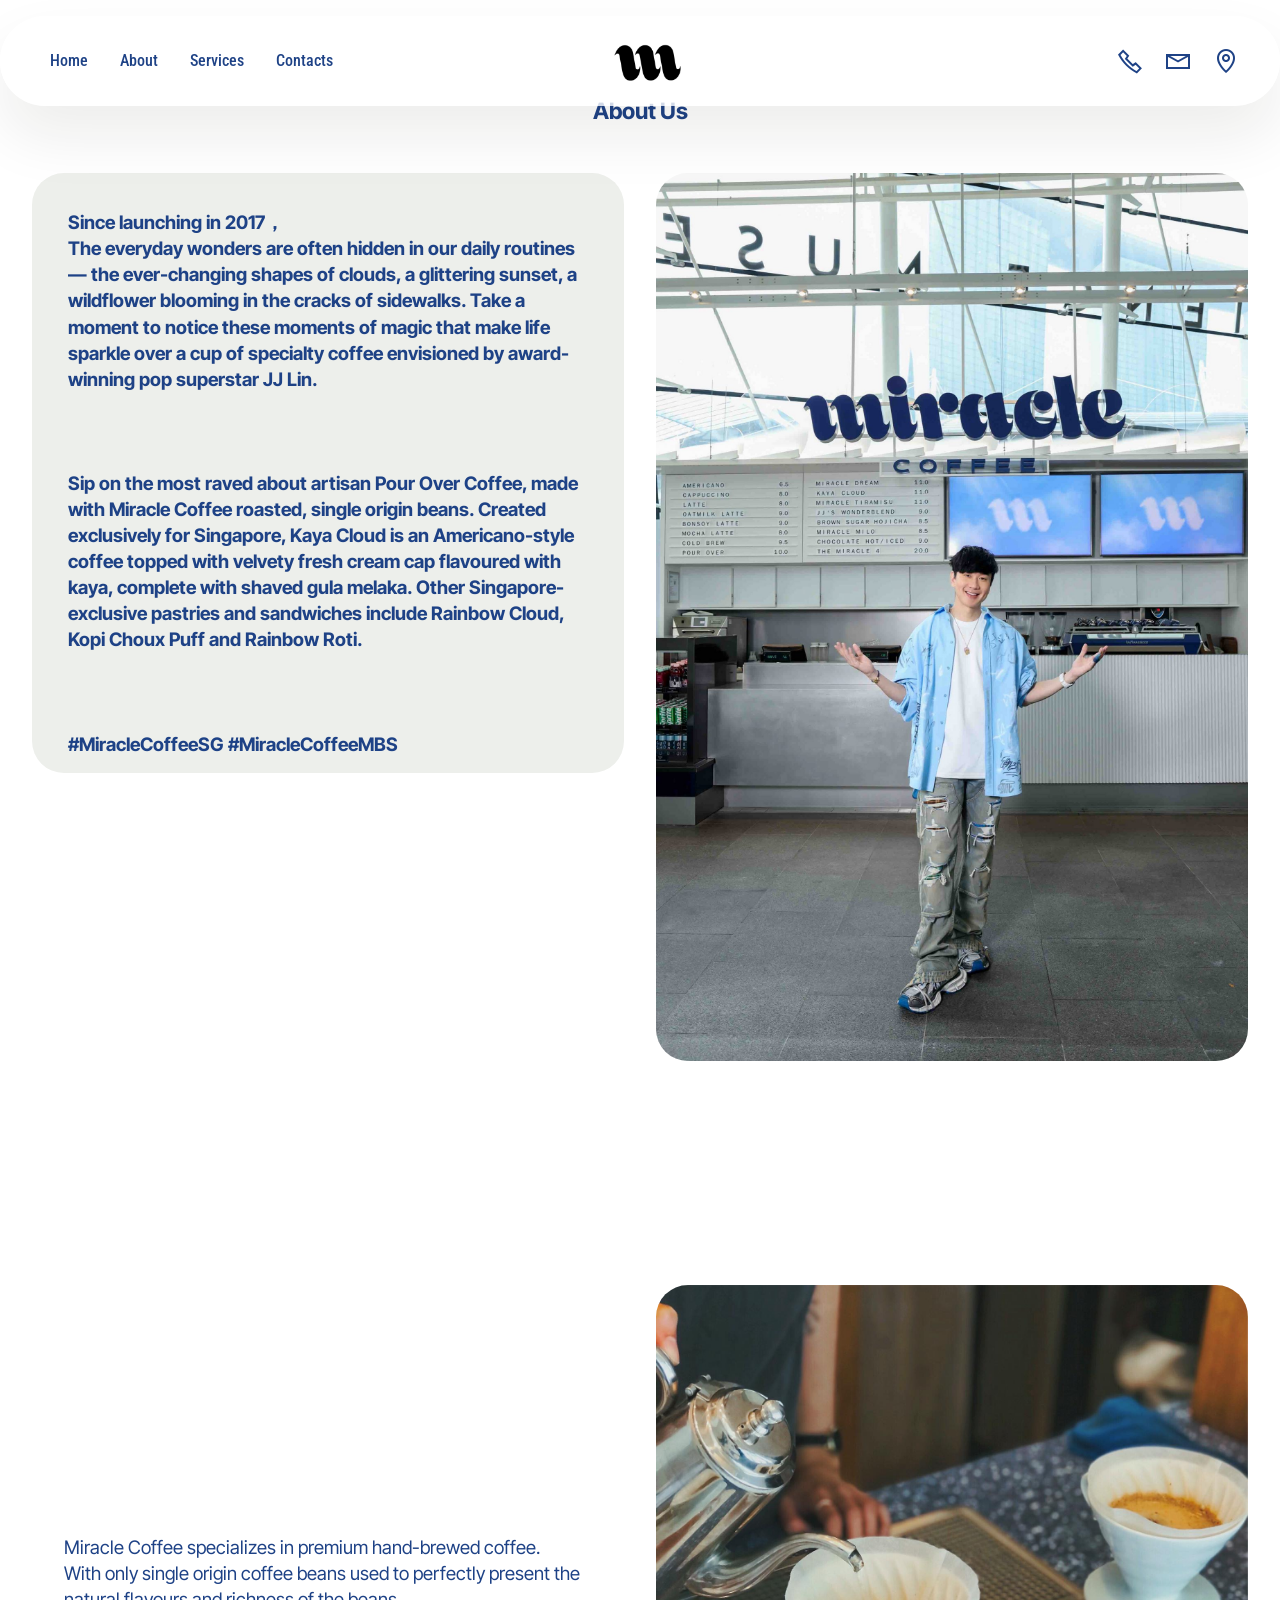
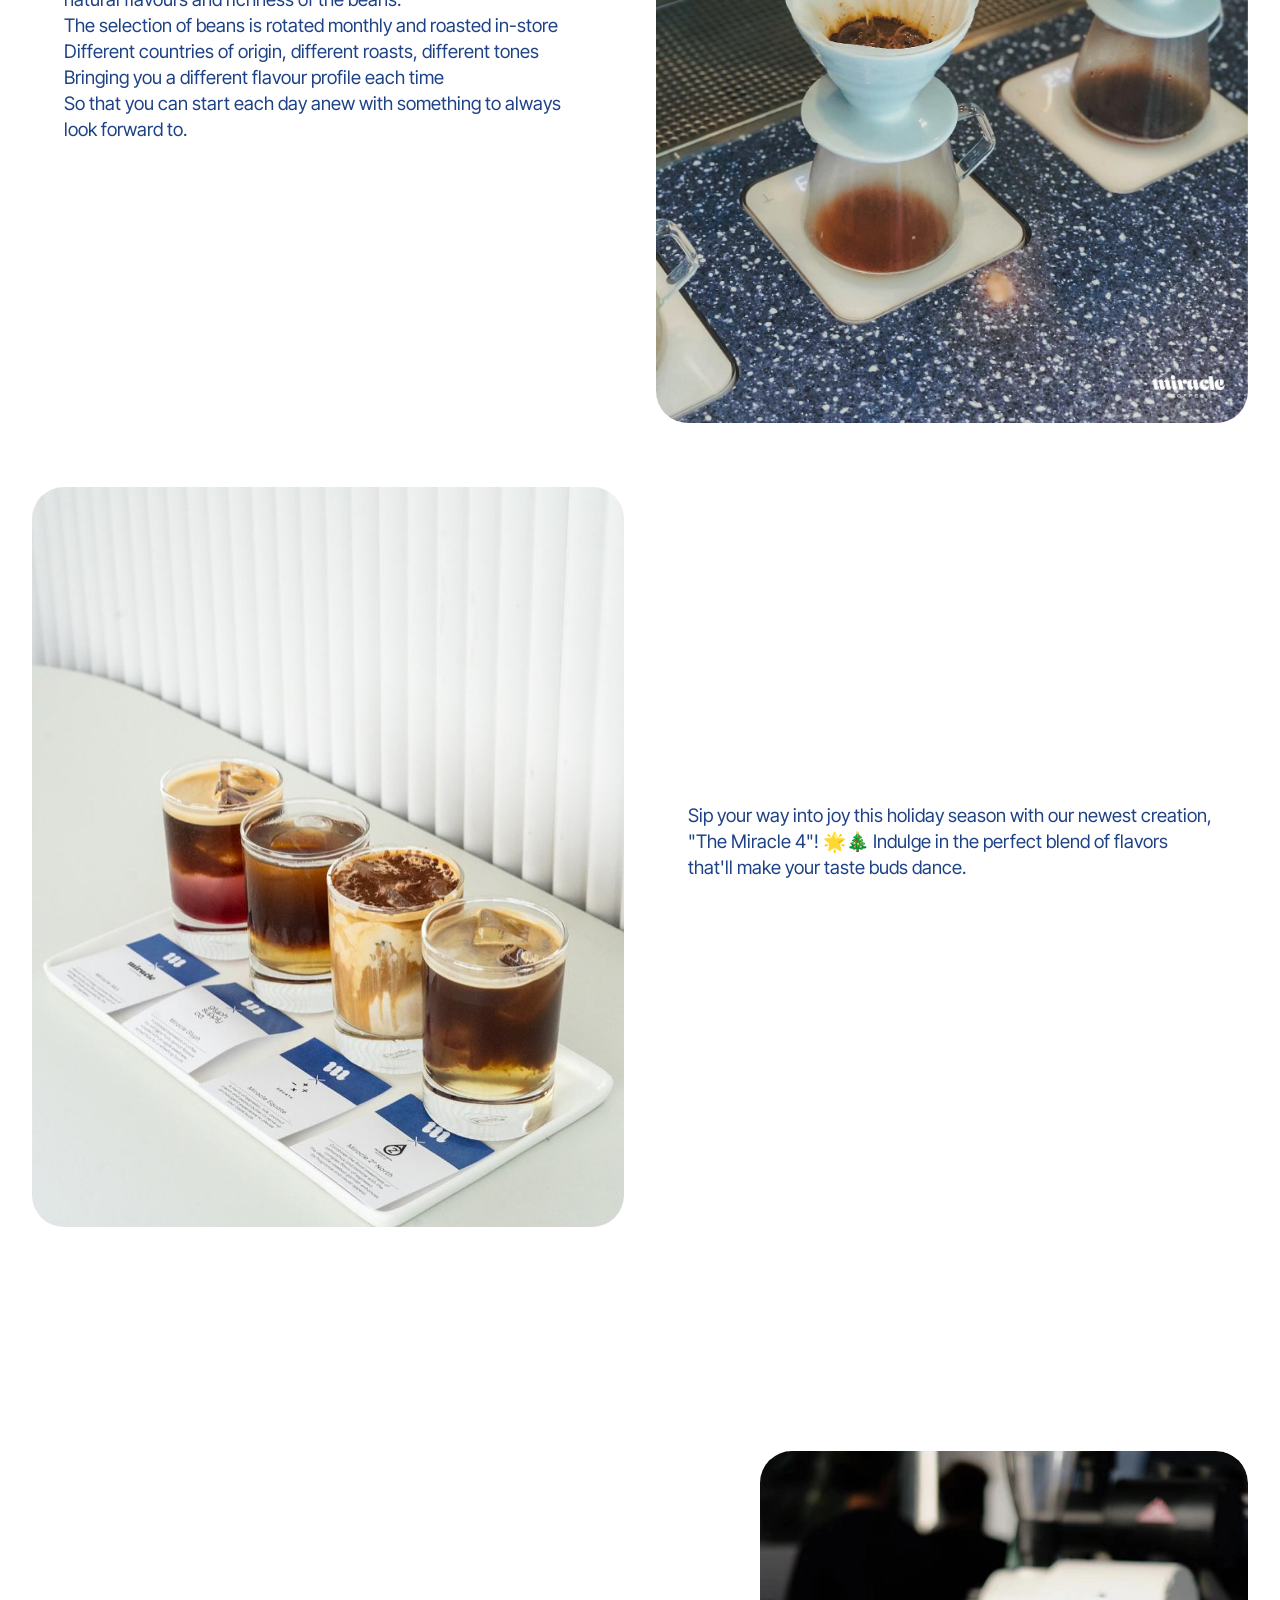
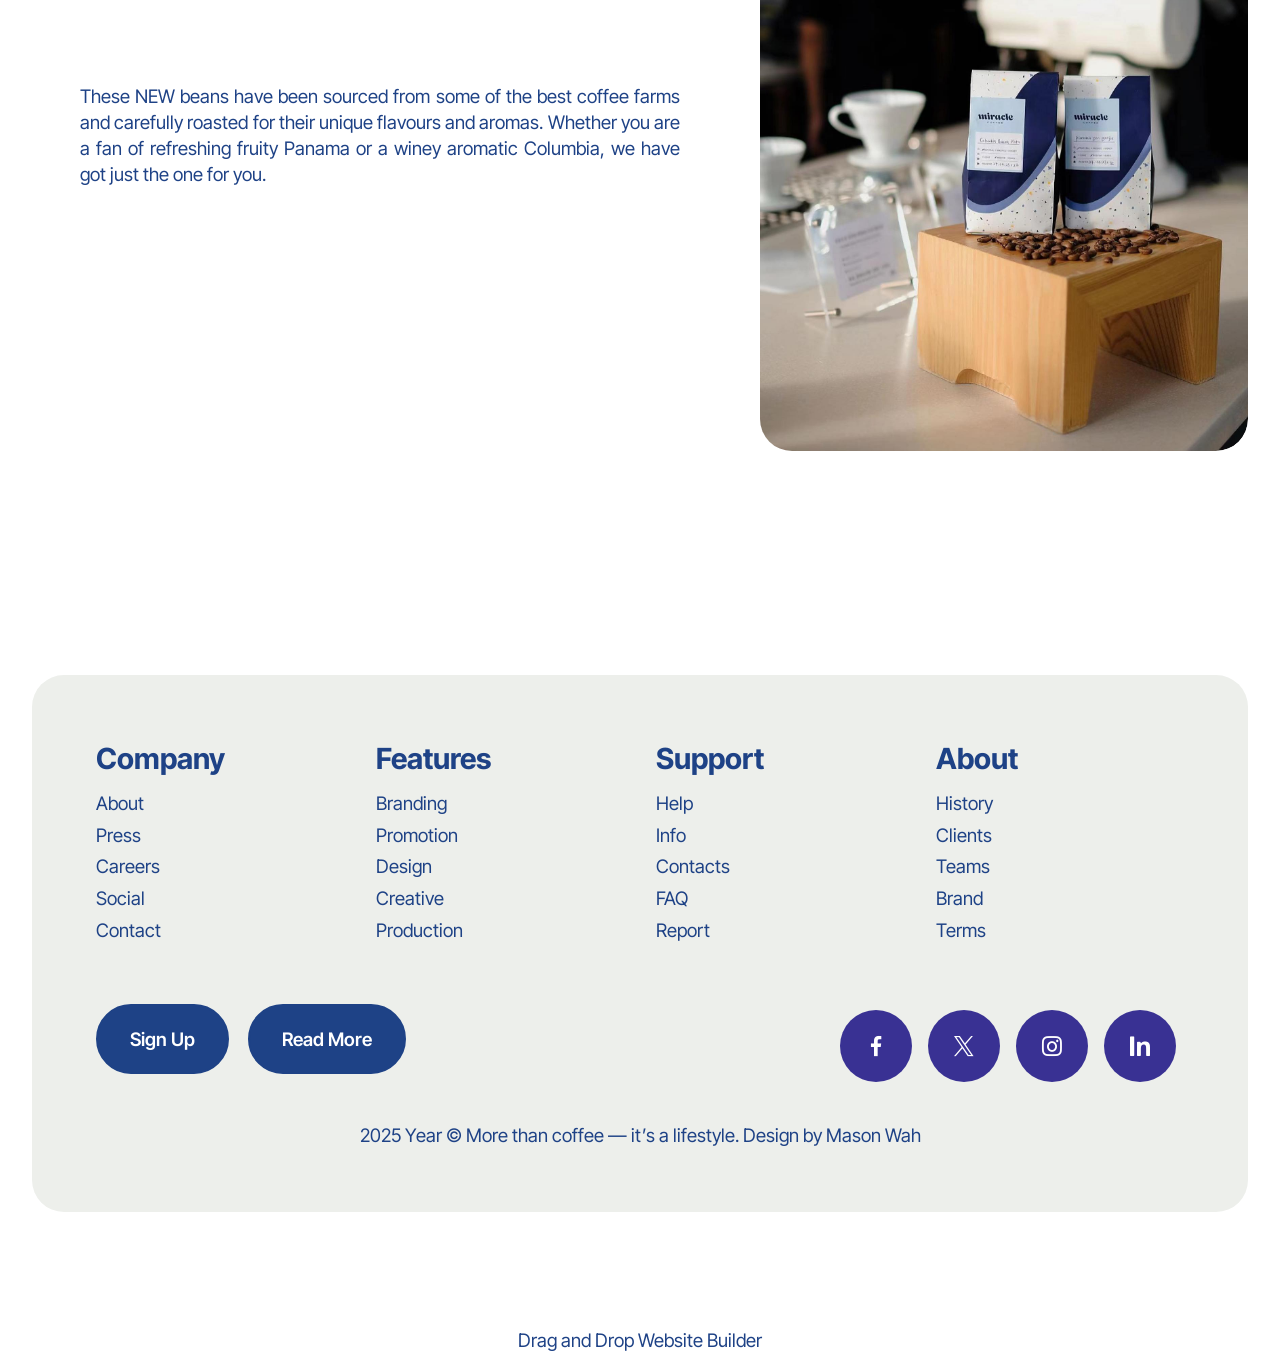
==== commit ec2634a6: "create github pages" ====
--- a/page1.html
+++ b/page1.html
@@ -22,7 +22,7 @@
   <noscript><link rel="stylesheet" href="https://fonts.googleapis.com/css?family=Inter+Tight:100,200,300,400,500,600,700,800,900,100i,200i,300i,400i,500i,600i,700i,800i,900i&display=swap"></noscript>
   <link rel="preload" href="https://fonts.googleapis.com/css?family=Roboto+Condensed:100,200,300,400,500,600,700,800,900,100i,200i,300i,400i,500i,600i,700i,800i,900i&display=swap" as="style" onload="this.onload=null;this.rel='stylesheet'">
   <noscript><link rel="stylesheet" href="https://fonts.googleapis.com/css?family=Roboto+Condensed:100,200,300,400,500,600,700,800,900,100i,200i,300i,400i,500i,600i,700i,800i,900i&display=swap"></noscript>
-  <link rel="preload" as="style" href="assets/mobirise/css/mbr-additional.css?v=a0UsUb"><link rel="stylesheet" href="assets/mobirise/css/mbr-additional.css?v=a0UsUb" type="text/css">
+  <link rel="preload" as="style" href="assets/mobirise/css/mbr-additional.css?v=FcSCll"><link rel="stylesheet" href="assets/mobirise/css/mbr-additional.css?v=FcSCll" type="text/css">
 
   
   
@@ -260,8 +260,8 @@
 			</div>
 		</div>
 	</div>
-</section>
+</section><section class="display-7" style="padding: 0;align-items: center;justify-content: center;flex-wrap: wrap;    align-content: center;display: flex;position: relative;height: 4rem;"><a href="https://mobiri.se/4250557" style="flex: 1 1;height: 4rem;position: absolute;width: 100%;z-index: 1;"><img alt="" style="height: 4rem;" src="[data-uri]"></a><p style="margin: 0;text-align: center;" class="display-7">&#8204;</p><a style="z-index:1" href="https://mobirise.com/drag-drop-website-builder.html">Drag and Drop Website Builder</a></section><script src="assets/bootstrap/js/bootstrap.bundle.min.js"></script>  <script src="assets/smoothscroll/smooth-scroll.js"></script>  <script src="assets/ytplayer/index.js"></script>  <script src="assets/dropdown/js/navbar-dropdown.js"></script>  <script src="assets/theme/js/script.js"></script>  
   
   
 </body>
-</html>
+</html>
--- a/assets/mobirise/css/mbr-additional.css
+++ b/assets/mobirise/css/mbr-additional.css
@@ -28,12 +28,12 @@
   font-size: 3.75rem;
 }
 .display-2 {
-  font-family: 'Merriweather', serif;
-  font-size: 1.6rem;
+  font-family: 'Inter Tight', sans-serif;
+  font-size: 1.5rem;
   line-height: 1;
 }
 .display-2 > .mbr-iconfont {
-  font-size: 2rem;
+  font-size: 1.875rem;
 }
 .display-4 {
   font-family: 'Roboto Condensed', sans-serif;
@@ -76,9 +76,9 @@
     line-height: calc( 1.1 * (1.7rem + (3 - 1.7) * ((100vw - 20rem) / (48 - 20))));
   }
   .display-2 {
-    font-size: 1.28rem;
-    font-size: calc( 1.21rem + (1.6 - 1.21) * ((100vw - 20rem) / (48 - 20)));
-    line-height: calc( 1.3 * (1.21rem + (1.6 - 1.21) * ((100vw - 20rem) / (48 - 20))));
+    font-size: 1.2rem;
+    font-size: calc( 1.175rem + (1.5 - 1.175) * ((100vw - 20rem) / (48 - 20)));
+    line-height: calc( 1.3 * (1.175rem + (1.5 - 1.175) * ((100vw - 20rem) / (48 - 20))));
   }
   .display-4 {
     font-size: 0.8rem;
@@ -103,9 +103,9 @@
     line-height: calc( 1.1 * (1.7rem + (3 - 1.7) * ((100vw - 62rem) / (87 - 62))));
   }
   .display-2 {
-    font-size: 1.28rem;
-    font-size: calc( 1.21rem + (1.6 - 1.21) * ((100vw - 62rem) / (87 - 62)));
-    line-height: calc( 1.3 * (1.21rem + (1.6 - 1.21) * ((100vw - 62rem) / (87 - 62))));
+    font-size: 1.2rem;
+    font-size: calc( 1.175rem + (1.5 - 1.175) * ((100vw - 62rem) / (87 - 62)));
+    line-height: calc( 1.3 * (1.175rem + (1.5 - 1.175) * ((100vw - 62rem) / (87 - 62))));
   }
   .display-4 {
     font-size: 0.8rem;
--- a/assets/mobirise/css/mbr-additional.css
+++ b/assets/mobirise/css/mbr-additional.css
@@ -28,12 +28,12 @@
   font-size: 3.75rem;
 }
 .display-2 {
-  font-family: 'Merriweather', serif;
-  font-size: 1.6rem;
+  font-family: 'Inter Tight', sans-serif;
+  font-size: 1.5rem;
   line-height: 1;
 }
 .display-2 > .mbr-iconfont {
-  font-size: 2rem;
+  font-size: 1.875rem;
 }
 .display-4 {
   font-family: 'Roboto Condensed', sans-serif;
@@ -76,9 +76,9 @@
     line-height: calc( 1.1 * (1.7rem + (3 - 1.7) * ((100vw - 20rem) / (48 - 20))));
   }
   .display-2 {
-    font-size: 1.28rem;
-    font-size: calc( 1.21rem + (1.6 - 1.21) * ((100vw - 20rem) / (48 - 20)));
-    line-height: calc( 1.3 * (1.21rem + (1.6 - 1.21) * ((100vw - 20rem) / (48 - 20))));
+    font-size: 1.2rem;
+    font-size: calc( 1.175rem + (1.5 - 1.175) * ((100vw - 20rem) / (48 - 20)));
+    line-height: calc( 1.3 * (1.175rem + (1.5 - 1.175) * ((100vw - 20rem) / (48 - 20))));
   }
   .display-4 {
     font-size: 0.8rem;
@@ -103,9 +103,9 @@
     line-height: calc( 1.1 * (1.7rem + (3 - 1.7) * ((100vw - 62rem) / (87 - 62))));
   }
   .display-2 {
-    font-size: 1.28rem;
-    font-size: calc( 1.21rem + (1.6 - 1.21) * ((100vw - 62rem) / (87 - 62)));
-    line-height: calc( 1.3 * (1.21rem + (1.6 - 1.21) * ((100vw - 62rem) / (87 - 62))));
+    font-size: 1.2rem;
+    font-size: calc( 1.175rem + (1.5 - 1.175) * ((100vw - 62rem) / (87 - 62)));
+    line-height: calc( 1.3 * (1.175rem + (1.5 - 1.175) * ((100vw - 62rem) / (87 - 62))));
   }
   .display-4 {
     font-size: 0.8rem;
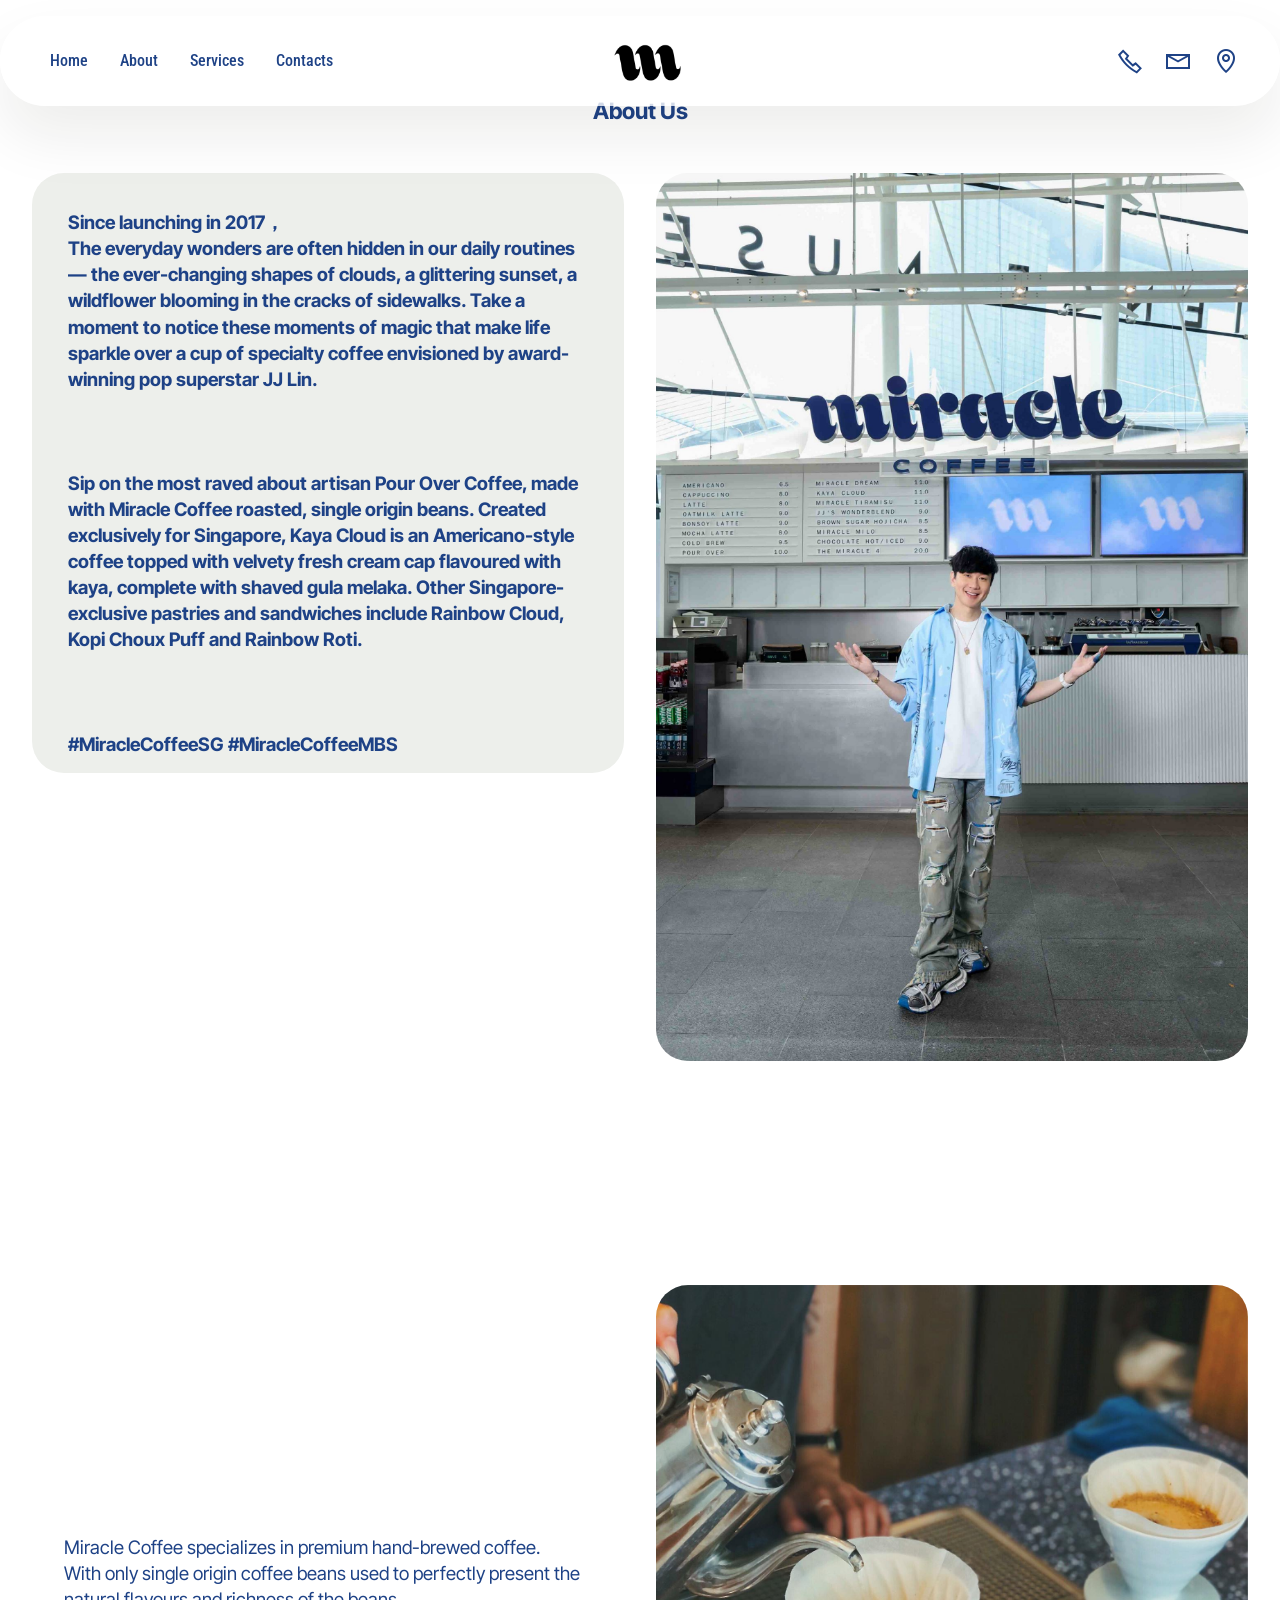
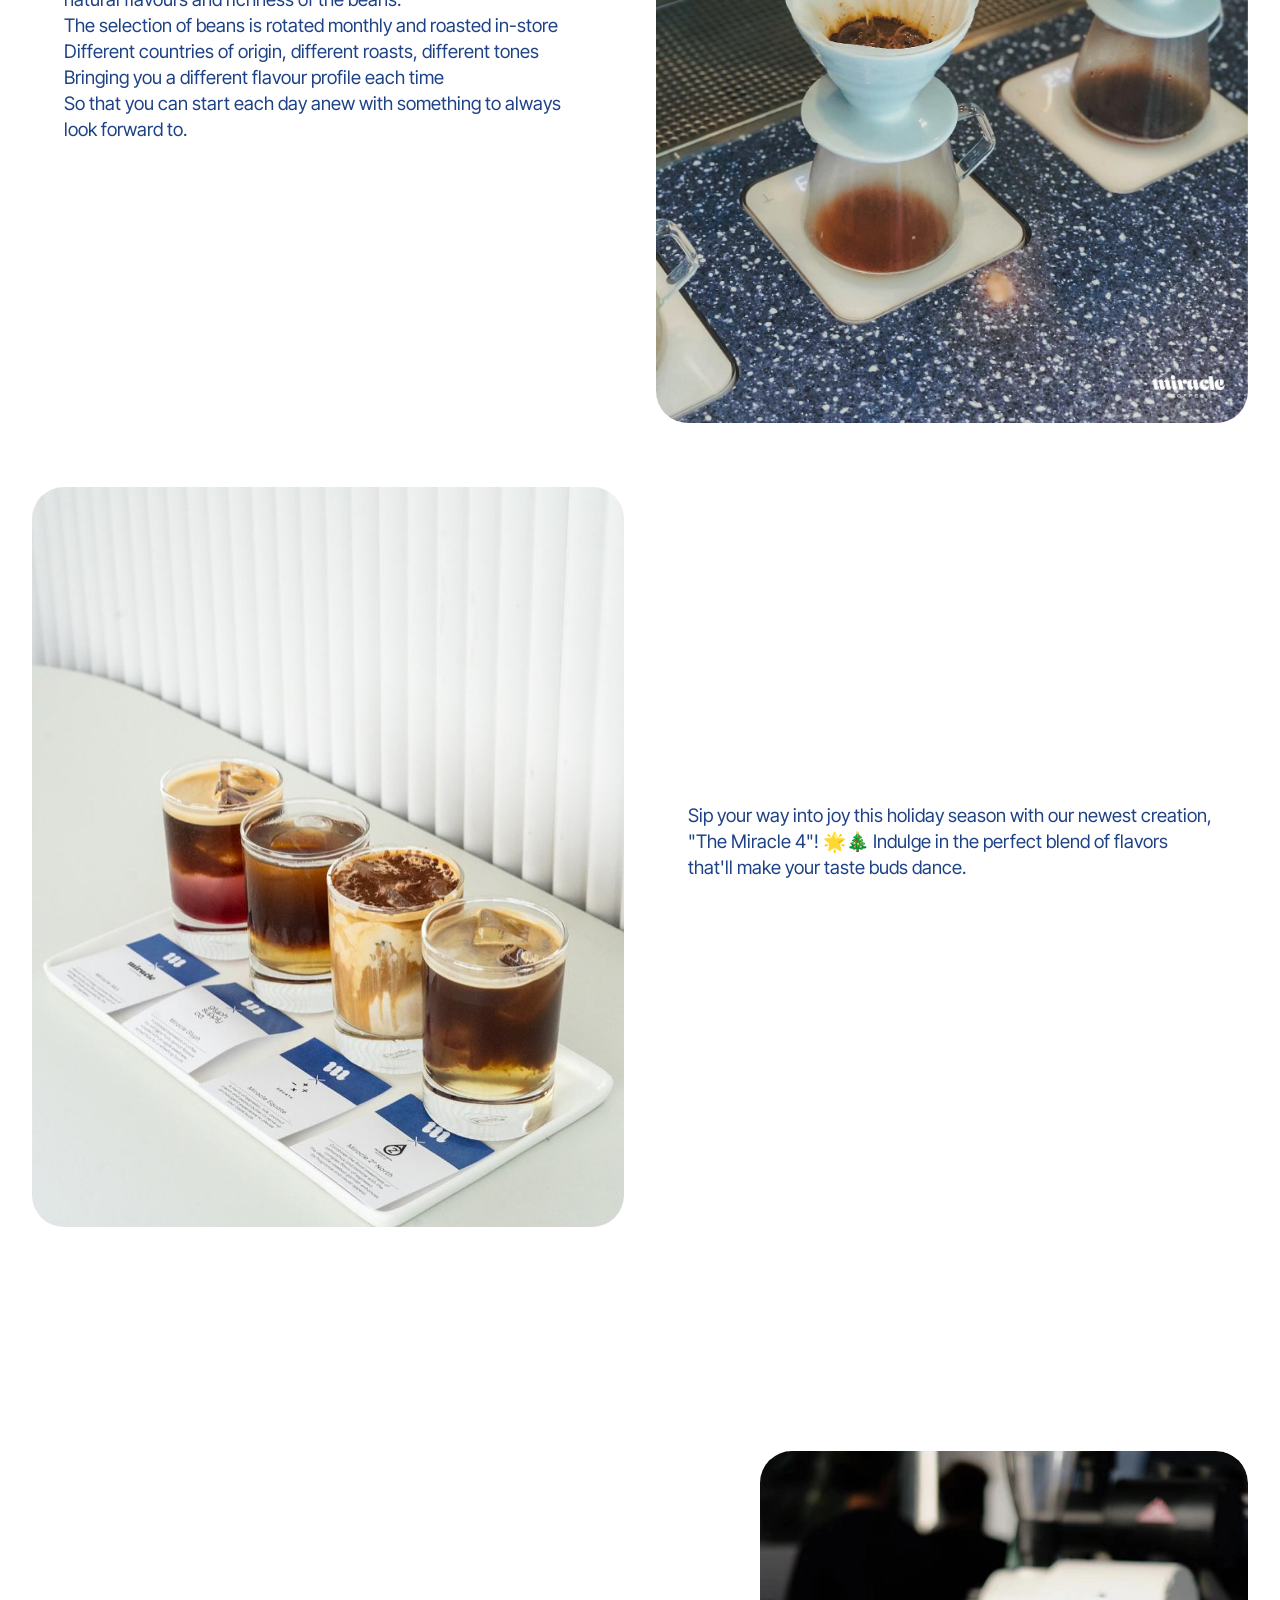
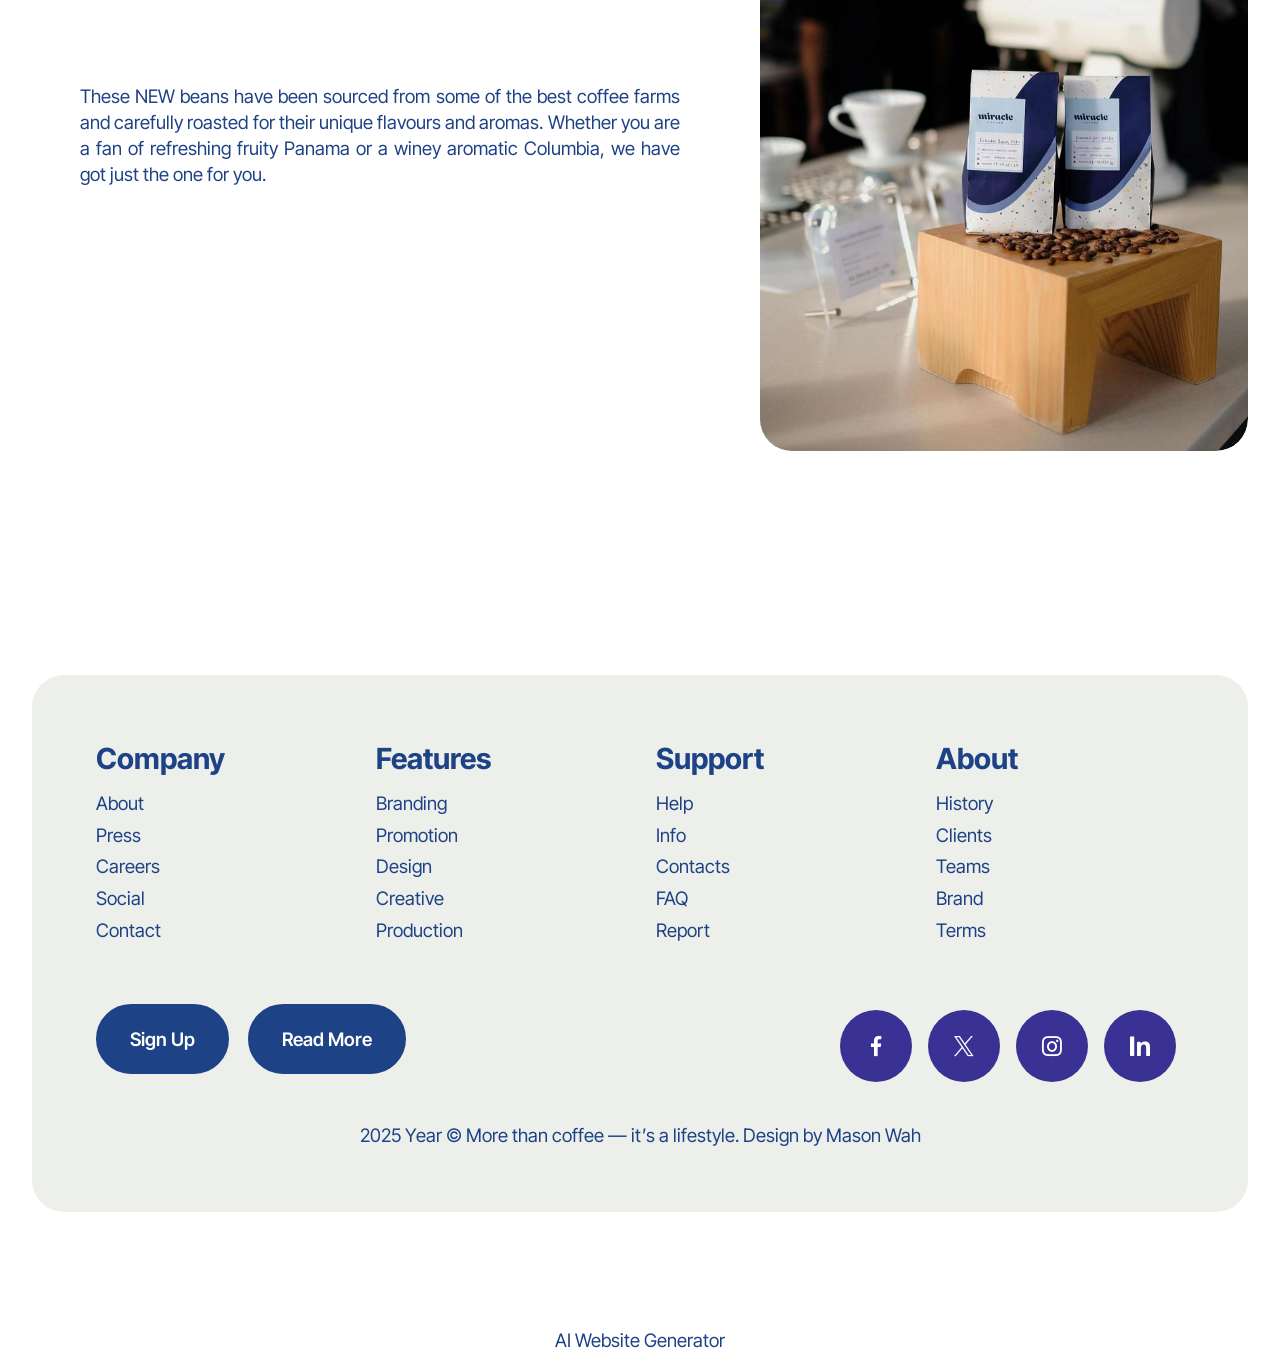
==== commit d9267c52: "create github pages" ====
--- a/page1.html
+++ b/page1.html
@@ -22,7 +22,7 @@
   <noscript><link rel="stylesheet" href="https://fonts.googleapis.com/css?family=Inter+Tight:100,200,300,400,500,600,700,800,900,100i,200i,300i,400i,500i,600i,700i,800i,900i&display=swap"></noscript>
   <link rel="preload" href="https://fonts.googleapis.com/css?family=Roboto+Condensed:100,200,300,400,500,600,700,800,900,100i,200i,300i,400i,500i,600i,700i,800i,900i&display=swap" as="style" onload="this.onload=null;this.rel='stylesheet'">
   <noscript><link rel="stylesheet" href="https://fonts.googleapis.com/css?family=Roboto+Condensed:100,200,300,400,500,600,700,800,900,100i,200i,300i,400i,500i,600i,700i,800i,900i&display=swap"></noscript>
-  <link rel="preload" as="style" href="assets/mobirise/css/mbr-additional.css?v=FcSCll"><link rel="stylesheet" href="assets/mobirise/css/mbr-additional.css?v=FcSCll" type="text/css">
+  <link rel="preload" as="style" href="assets/mobirise/css/mbr-additional.css?v=f88MTM"><link rel="stylesheet" href="assets/mobirise/css/mbr-additional.css?v=f88MTM" type="text/css">
 
   
   
@@ -260,7 +260,7 @@
 			</div>
 		</div>
 	</div>
-</section><section class="display-7" style="padding: 0;align-items: center;justify-content: center;flex-wrap: wrap;    align-content: center;display: flex;position: relative;height: 4rem;"><a href="https://mobiri.se/4250557" style="flex: 1 1;height: 4rem;position: absolute;width: 100%;z-index: 1;"><img alt="" style="height: 4rem;" src="[data-uri]"></a><p style="margin: 0;text-align: center;" class="display-7">&#8204;</p><a style="z-index:1" href="https://mobirise.com/drag-drop-website-builder.html">Drag and Drop Website Builder</a></section><script src="assets/bootstrap/js/bootstrap.bundle.min.js"></script>  <script src="assets/smoothscroll/smooth-scroll.js"></script>  <script src="assets/ytplayer/index.js"></script>  <script src="assets/dropdown/js/navbar-dropdown.js"></script>  <script src="assets/theme/js/script.js"></script>  
+</section><section class="display-7" style="padding: 0;align-items: center;justify-content: center;flex-wrap: wrap;    align-content: center;display: flex;position: relative;height: 4rem;"><a href="https://mobiri.se/4250557" style="flex: 1 1;height: 4rem;position: absolute;width: 100%;z-index: 1;"><img alt="" style="height: 4rem;" src="[data-uri]"></a><p style="margin: 0;text-align: center;" class="display-7">&#8204;</p><a style="z-index:1" href="https://mobirise.com/builder/ai-website-generator.html">AI Website Generator</a></section><script src="assets/bootstrap/js/bootstrap.bundle.min.js"></script>  <script src="assets/smoothscroll/smooth-scroll.js"></script>  <script src="assets/ytplayer/index.js"></script>  <script src="assets/dropdown/js/navbar-dropdown.js"></script>  <script src="assets/theme/js/script.js"></script>  
   
   
 </body>
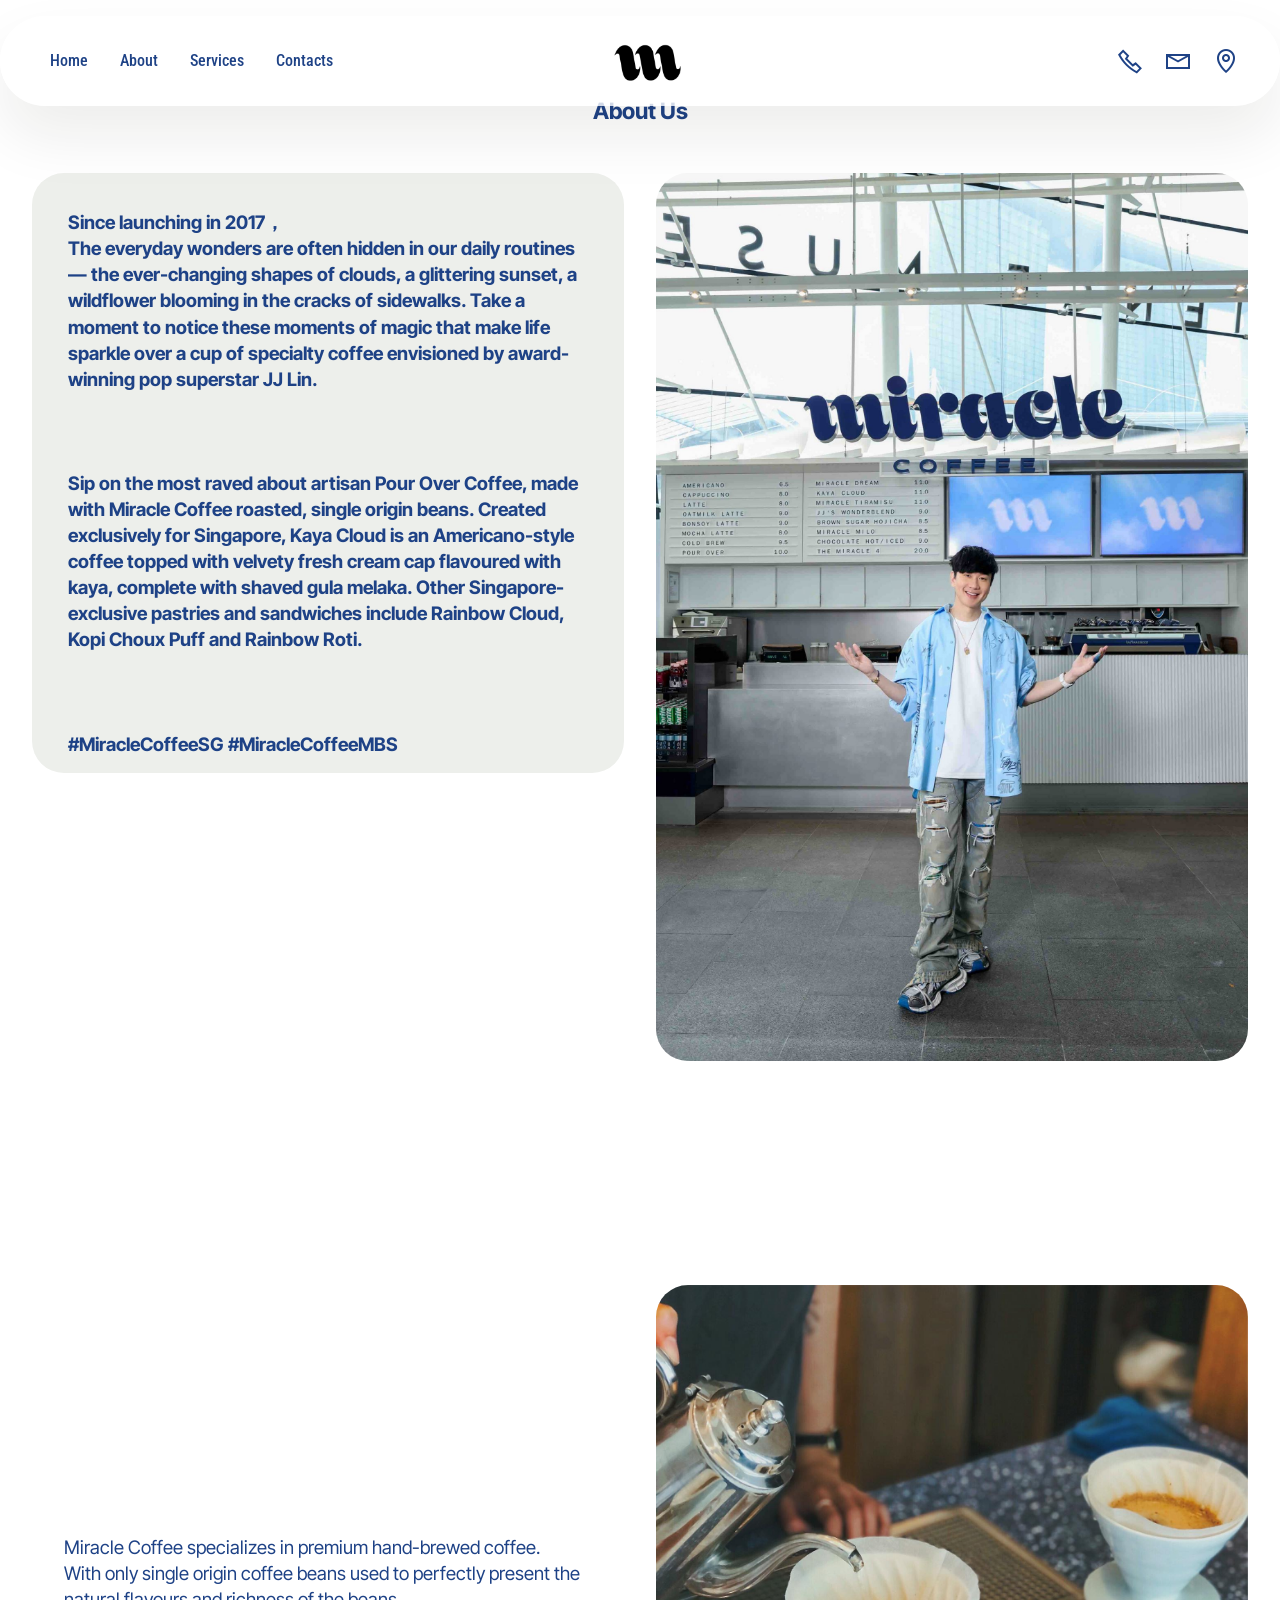
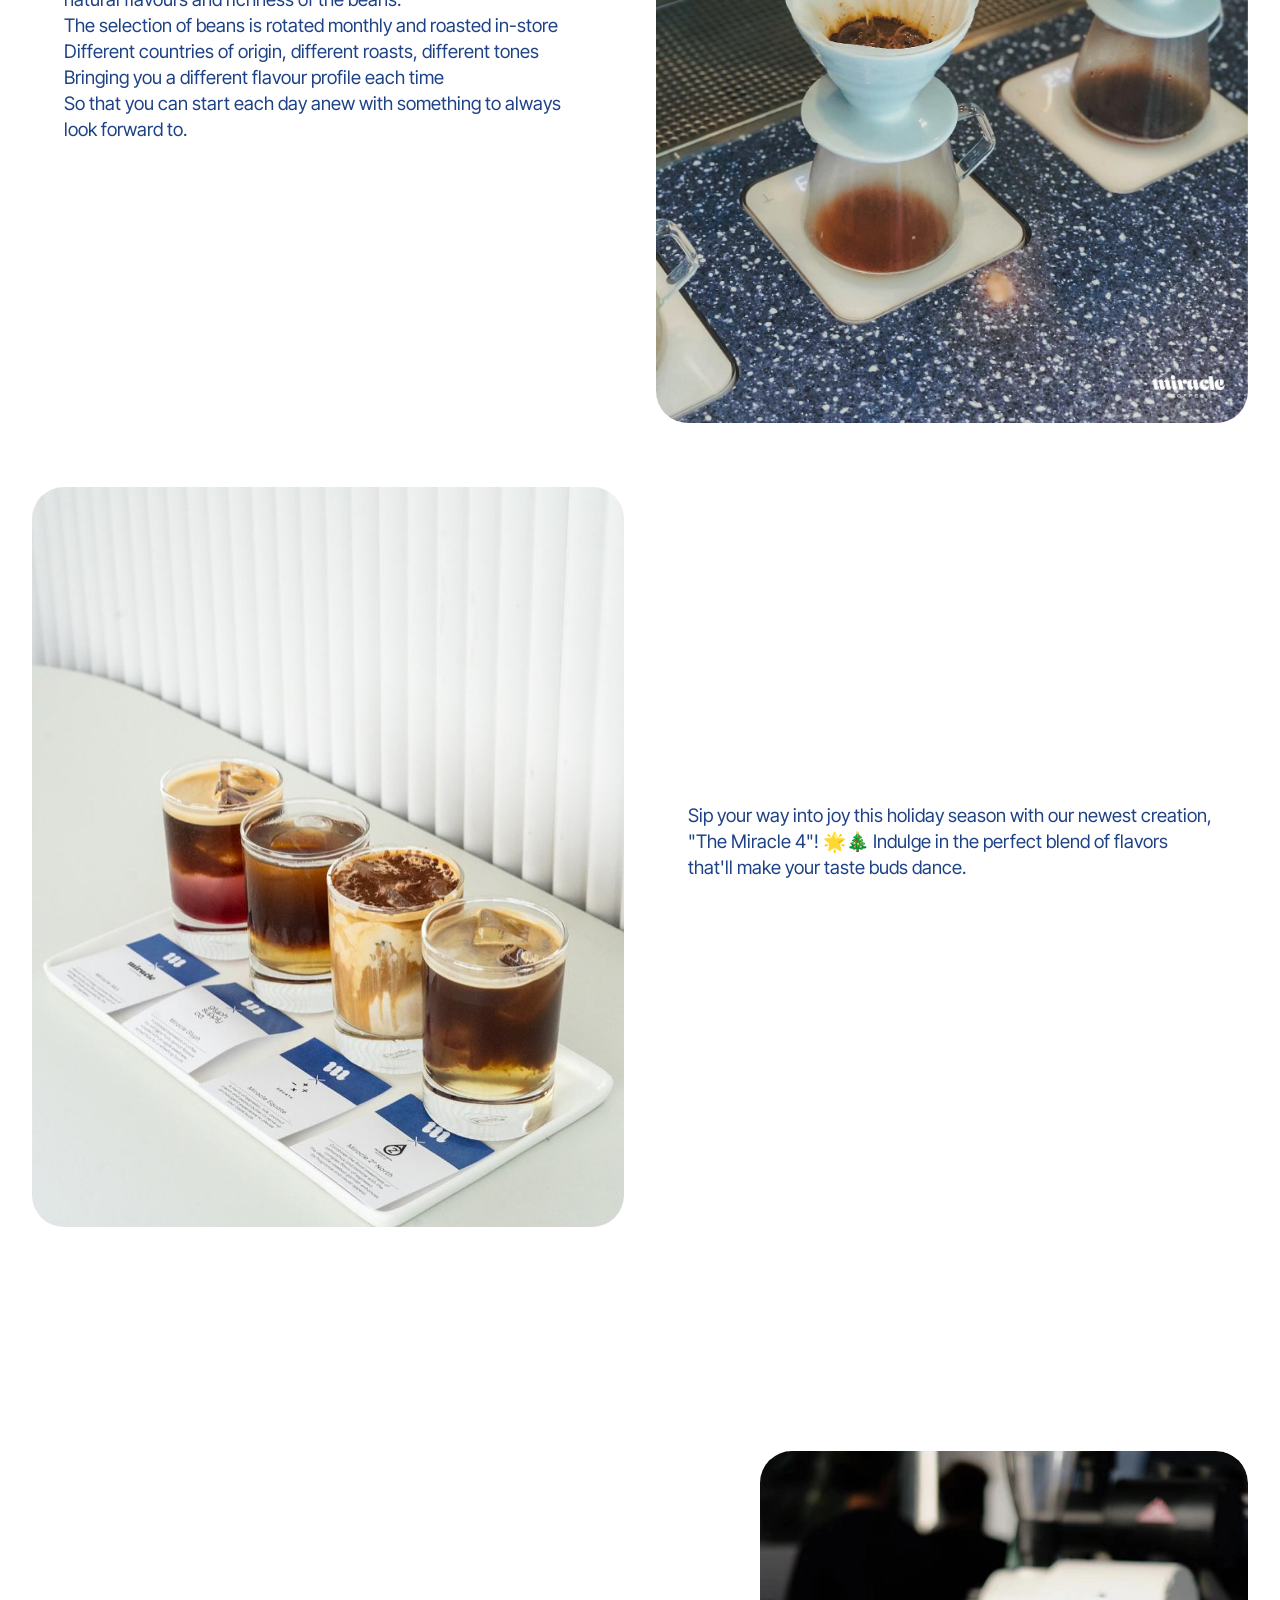
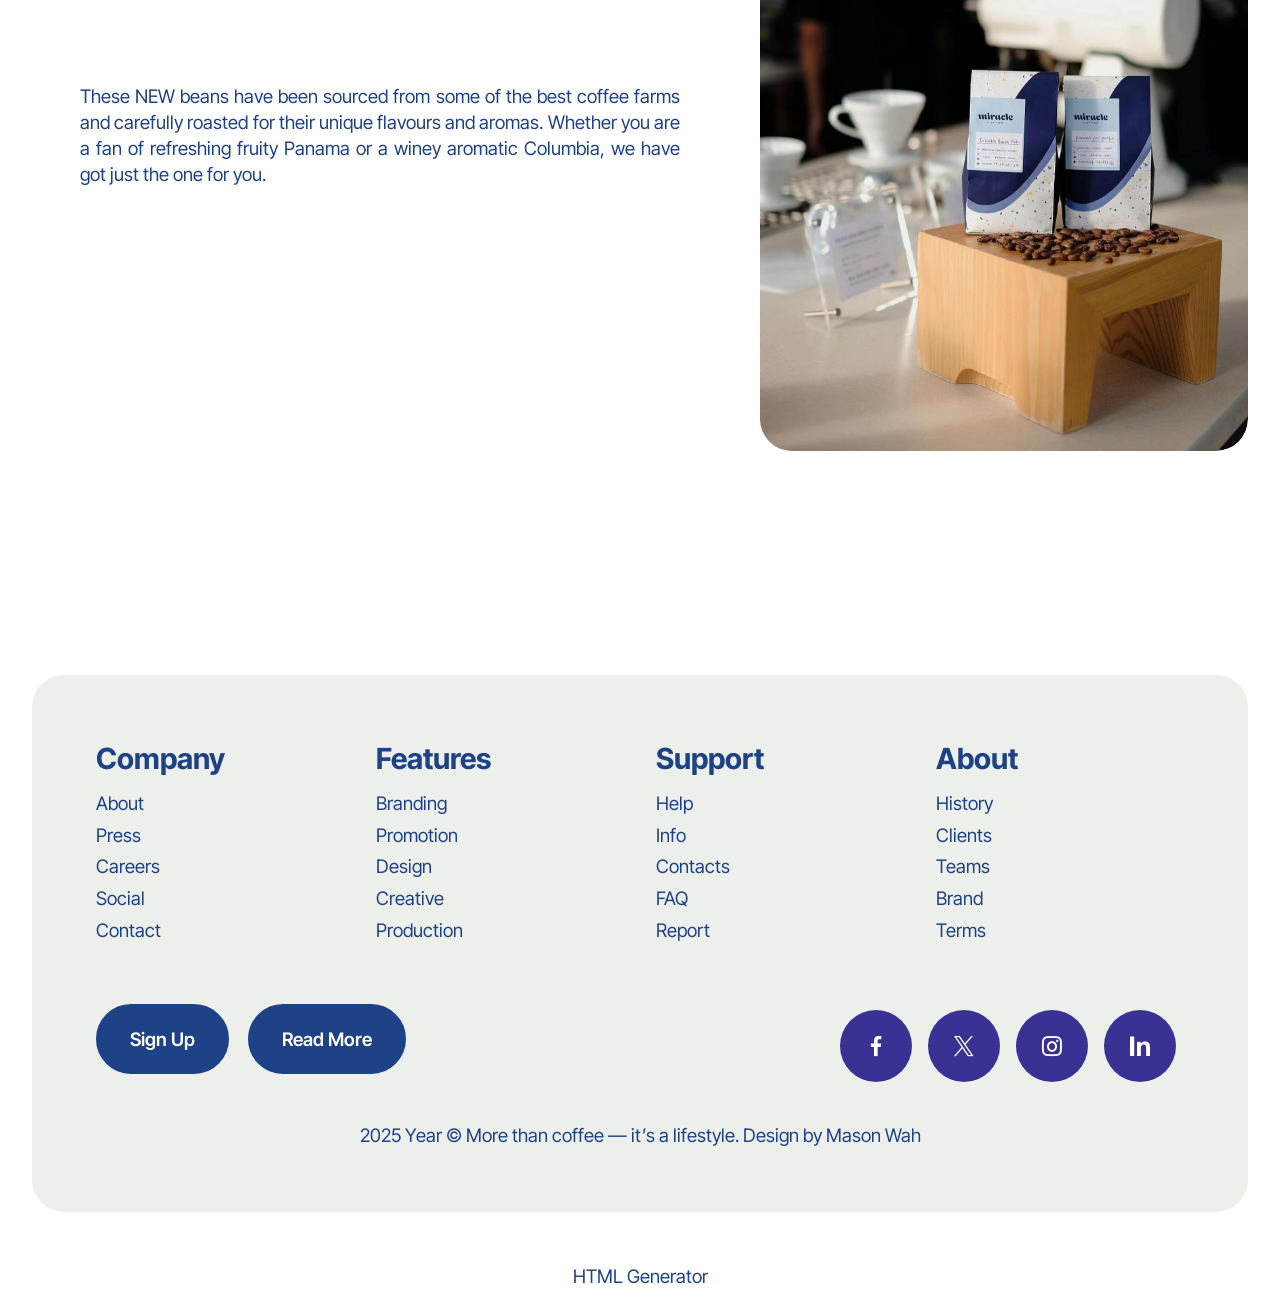
==== commit b94d6889: "create github pages" ====
--- a/page1.html
+++ b/page1.html
@@ -22,7 +22,7 @@
   <noscript><link rel="stylesheet" href="https://fonts.googleapis.com/css?family=Inter+Tight:100,200,300,400,500,600,700,800,900,100i,200i,300i,400i,500i,600i,700i,800i,900i&display=swap"></noscript>
   <link rel="preload" href="https://fonts.googleapis.com/css?family=Roboto+Condensed:100,200,300,400,500,600,700,800,900,100i,200i,300i,400i,500i,600i,700i,800i,900i&display=swap" as="style" onload="this.onload=null;this.rel='stylesheet'">
   <noscript><link rel="stylesheet" href="https://fonts.googleapis.com/css?family=Roboto+Condensed:100,200,300,400,500,600,700,800,900,100i,200i,300i,400i,500i,600i,700i,800i,900i&display=swap"></noscript>
-  <link rel="preload" as="style" href="assets/mobirise/css/mbr-additional.css?v=f88MTM"><link rel="stylesheet" href="assets/mobirise/css/mbr-additional.css?v=f88MTM" type="text/css">
+  <link rel="preload" as="style" href="assets/mobirise/css/mbr-additional.css?v=niZkzW"><link rel="stylesheet" href="assets/mobirise/css/mbr-additional.css?v=niZkzW" type="text/css">
 
   
   
@@ -260,7 +260,7 @@
 			</div>
 		</div>
 	</div>
-</section><section class="display-7" style="padding: 0;align-items: center;justify-content: center;flex-wrap: wrap;    align-content: center;display: flex;position: relative;height: 4rem;"><a href="https://mobiri.se/4250557" style="flex: 1 1;height: 4rem;position: absolute;width: 100%;z-index: 1;"><img alt="" style="height: 4rem;" src="[data-uri]"></a><p style="margin: 0;text-align: center;" class="display-7">&#8204;</p><a style="z-index:1" href="https://mobirise.com/builder/ai-website-generator.html">AI Website Generator</a></section><script src="assets/bootstrap/js/bootstrap.bundle.min.js"></script>  <script src="assets/smoothscroll/smooth-scroll.js"></script>  <script src="assets/ytplayer/index.js"></script>  <script src="assets/dropdown/js/navbar-dropdown.js"></script>  <script src="assets/theme/js/script.js"></script>  
+</section><section class="display-7" style="padding: 0;align-items: center;justify-content: center;flex-wrap: wrap;    align-content: center;display: flex;position: relative;height: 4rem;"><a href="https://mobiri.se/4250557" style="flex: 1 1;height: 4rem;position: absolute;width: 100%;z-index: 1;"><img alt="" style="height: 4rem;" src="[data-uri]"></a><p style="margin: 0;text-align: center;" class="display-7">&#8204;</p><a style="z-index:1" href="https://mobirise.com/html-builder.html">HTML Generator</a></section><script src="assets/bootstrap/js/bootstrap.bundle.min.js"></script>  <script src="assets/smoothscroll/smooth-scroll.js"></script>  <script src="assets/ytplayer/index.js"></script>  <script src="assets/dropdown/js/navbar-dropdown.js"></script>  <script src="assets/theme/js/script.js"></script>  
   
   
 </body>
--- a/assets/mobirise/css/mbr-additional.css
+++ b/assets/mobirise/css/mbr-additional.css
@@ -2117,7 +2117,7 @@
 }
 .cid-uYUhai4i9D {
   padding-top: 6rem;
-  padding-bottom: 6rem;
+  padding-bottom: 2rem;
   background-color: #ffffff;
 }
 .cid-uYUhai4i9D .mbr-fallback-image.disabled {
@@ -3033,7 +3033,7 @@
 }
 .cid-uYUhai4i9D {
   padding-top: 6rem;
-  padding-bottom: 6rem;
+  padding-bottom: 2rem;
   background-color: #ffffff;
 }
 .cid-uYUhai4i9D .mbr-fallback-image.disabled {
@@ -3834,7 +3834,7 @@
 }
 .cid-uYUhai4i9D {
   padding-top: 6rem;
-  padding-bottom: 6rem;
+  padding-bottom: 2rem;
   background-color: #ffffff;
 }
 .cid-uYUhai4i9D .mbr-fallback-image.disabled {
@@ -4643,7 +4643,7 @@
 }
 .cid-uYUhai4i9D {
   padding-top: 6rem;
-  padding-bottom: 6rem;
+  padding-bottom: 2rem;
   background-color: #ffffff;
 }
 .cid-uYUhai4i9D .mbr-fallback-image.disabled {
@@ -5599,7 +5599,7 @@
 }
 .cid-uYUhai4i9D {
   padding-top: 6rem;
-  padding-bottom: 6rem;
+  padding-bottom: 2rem;
   background-color: #ffffff;
 }
 .cid-uYUhai4i9D .mbr-fallback-image.disabled {
@@ -6375,7 +6375,7 @@
 }
 .cid-uYUhai4i9D {
   padding-top: 6rem;
-  padding-bottom: 6rem;
+  padding-bottom: 2rem;
   background-color: #ffffff;
 }
 .cid-uYUhai4i9D .mbr-fallback-image.disabled {
@@ -7196,7 +7196,7 @@
 }
 .cid-uYUhai4i9D {
   padding-top: 6rem;
-  padding-bottom: 6rem;
+  padding-bottom: 2rem;
   background-color: #ffffff;
 }
 .cid-uYUhai4i9D .mbr-fallback-image.disabled {
@@ -8453,7 +8453,7 @@
 }
 .cid-uYUhai4i9D {
   padding-top: 6rem;
-  padding-bottom: 6rem;
+  padding-bottom: 2rem;
   background-color: #ffffff;
 }
 .cid-uYUhai4i9D .mbr-fallback-image.disabled {
--- a/assets/mobirise/css/mbr-additional.css
+++ b/assets/mobirise/css/mbr-additional.css
@@ -2117,7 +2117,7 @@
 }
 .cid-uYUhai4i9D {
   padding-top: 6rem;
-  padding-bottom: 6rem;
+  padding-bottom: 2rem;
   background-color: #ffffff;
 }
 .cid-uYUhai4i9D .mbr-fallback-image.disabled {
@@ -3033,7 +3033,7 @@
 }
 .cid-uYUhai4i9D {
   padding-top: 6rem;
-  padding-bottom: 6rem;
+  padding-bottom: 2rem;
   background-color: #ffffff;
 }
 .cid-uYUhai4i9D .mbr-fallback-image.disabled {
@@ -3834,7 +3834,7 @@
 }
 .cid-uYUhai4i9D {
   padding-top: 6rem;
-  padding-bottom: 6rem;
+  padding-bottom: 2rem;
   background-color: #ffffff;
 }
 .cid-uYUhai4i9D .mbr-fallback-image.disabled {
@@ -4643,7 +4643,7 @@
 }
 .cid-uYUhai4i9D {
   padding-top: 6rem;
-  padding-bottom: 6rem;
+  padding-bottom: 2rem;
   background-color: #ffffff;
 }
 .cid-uYUhai4i9D .mbr-fallback-image.disabled {
@@ -5599,7 +5599,7 @@
 }
 .cid-uYUhai4i9D {
   padding-top: 6rem;
-  padding-bottom: 6rem;
+  padding-bottom: 2rem;
   background-color: #ffffff;
 }
 .cid-uYUhai4i9D .mbr-fallback-image.disabled {
@@ -6375,7 +6375,7 @@
 }
 .cid-uYUhai4i9D {
   padding-top: 6rem;
-  padding-bottom: 6rem;
+  padding-bottom: 2rem;
   background-color: #ffffff;
 }
 .cid-uYUhai4i9D .mbr-fallback-image.disabled {
@@ -7196,7 +7196,7 @@
 }
 .cid-uYUhai4i9D {
   padding-top: 6rem;
-  padding-bottom: 6rem;
+  padding-bottom: 2rem;
   background-color: #ffffff;
 }
 .cid-uYUhai4i9D .mbr-fallback-image.disabled {
@@ -8453,7 +8453,7 @@
 }
 .cid-uYUhai4i9D {
   padding-top: 6rem;
-  padding-bottom: 6rem;
+  padding-bottom: 2rem;
   background-color: #ffffff;
 }
 .cid-uYUhai4i9D .mbr-fallback-image.disabled {
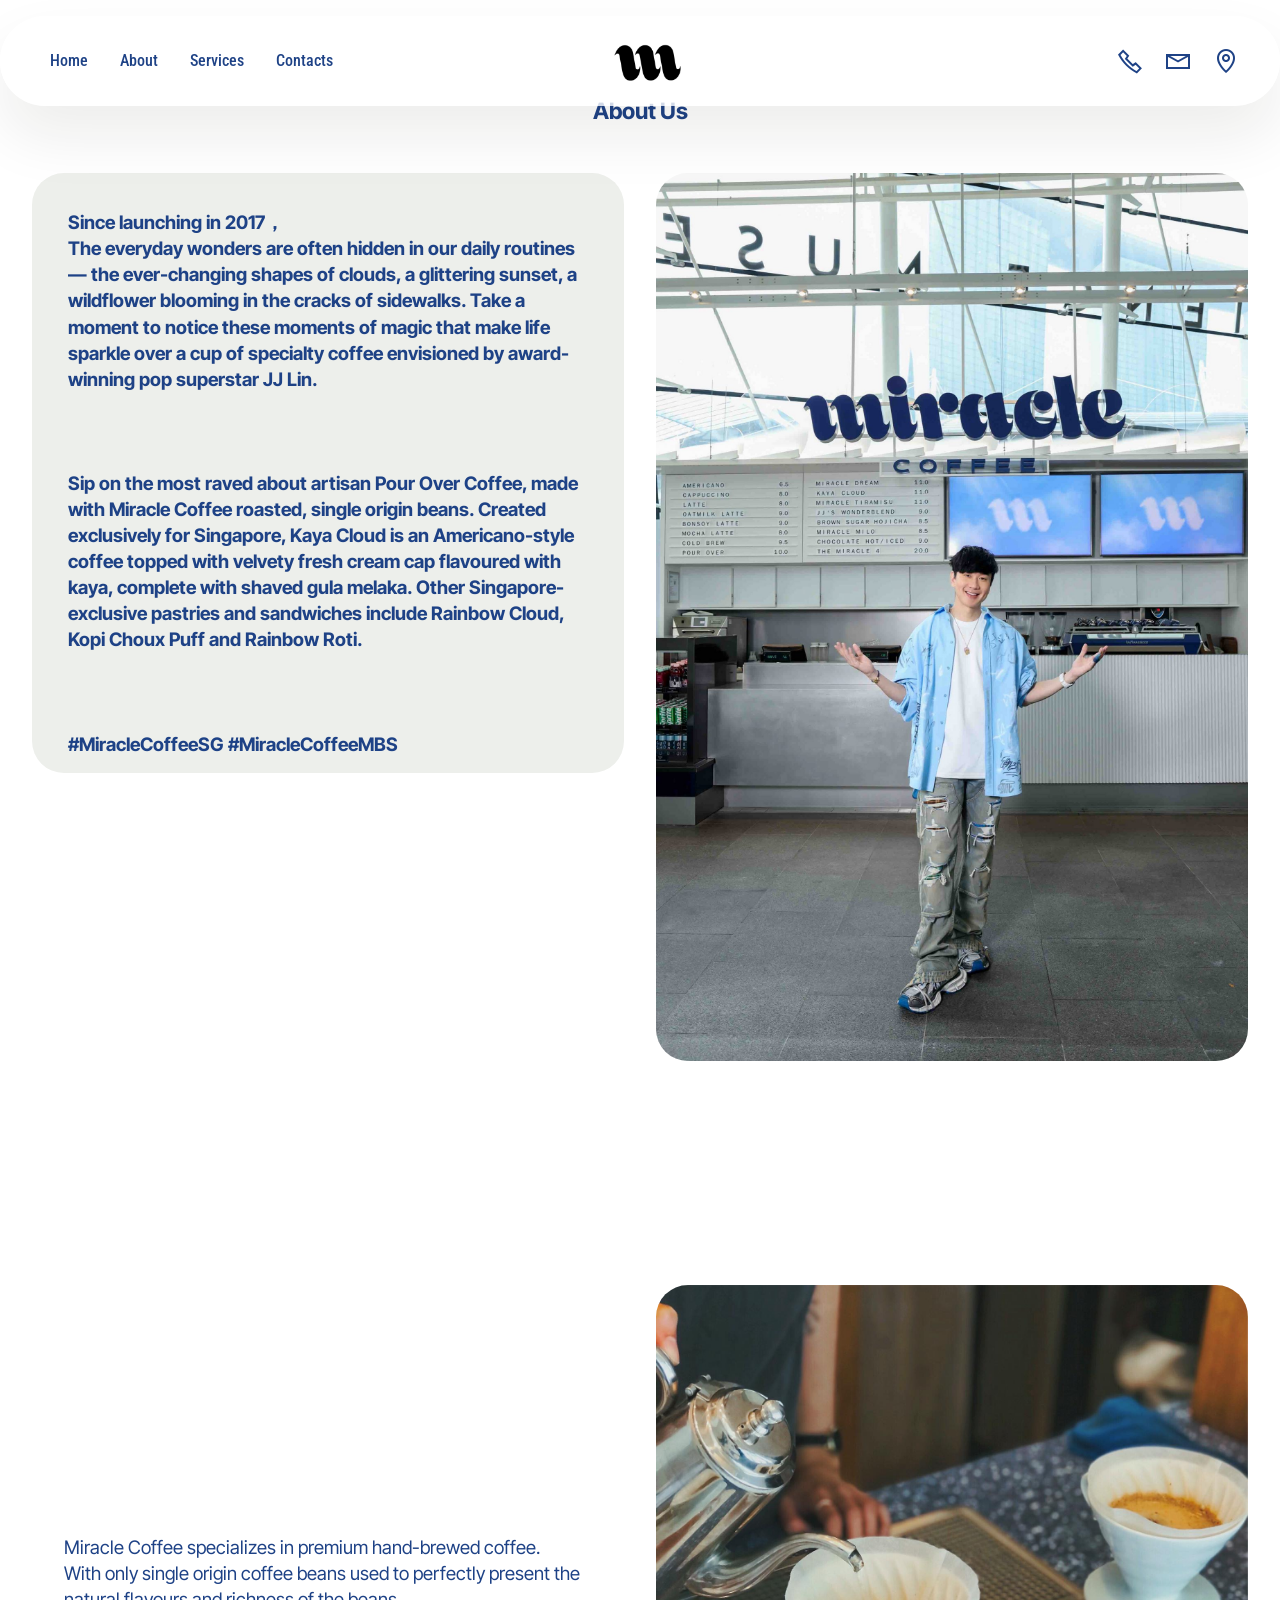
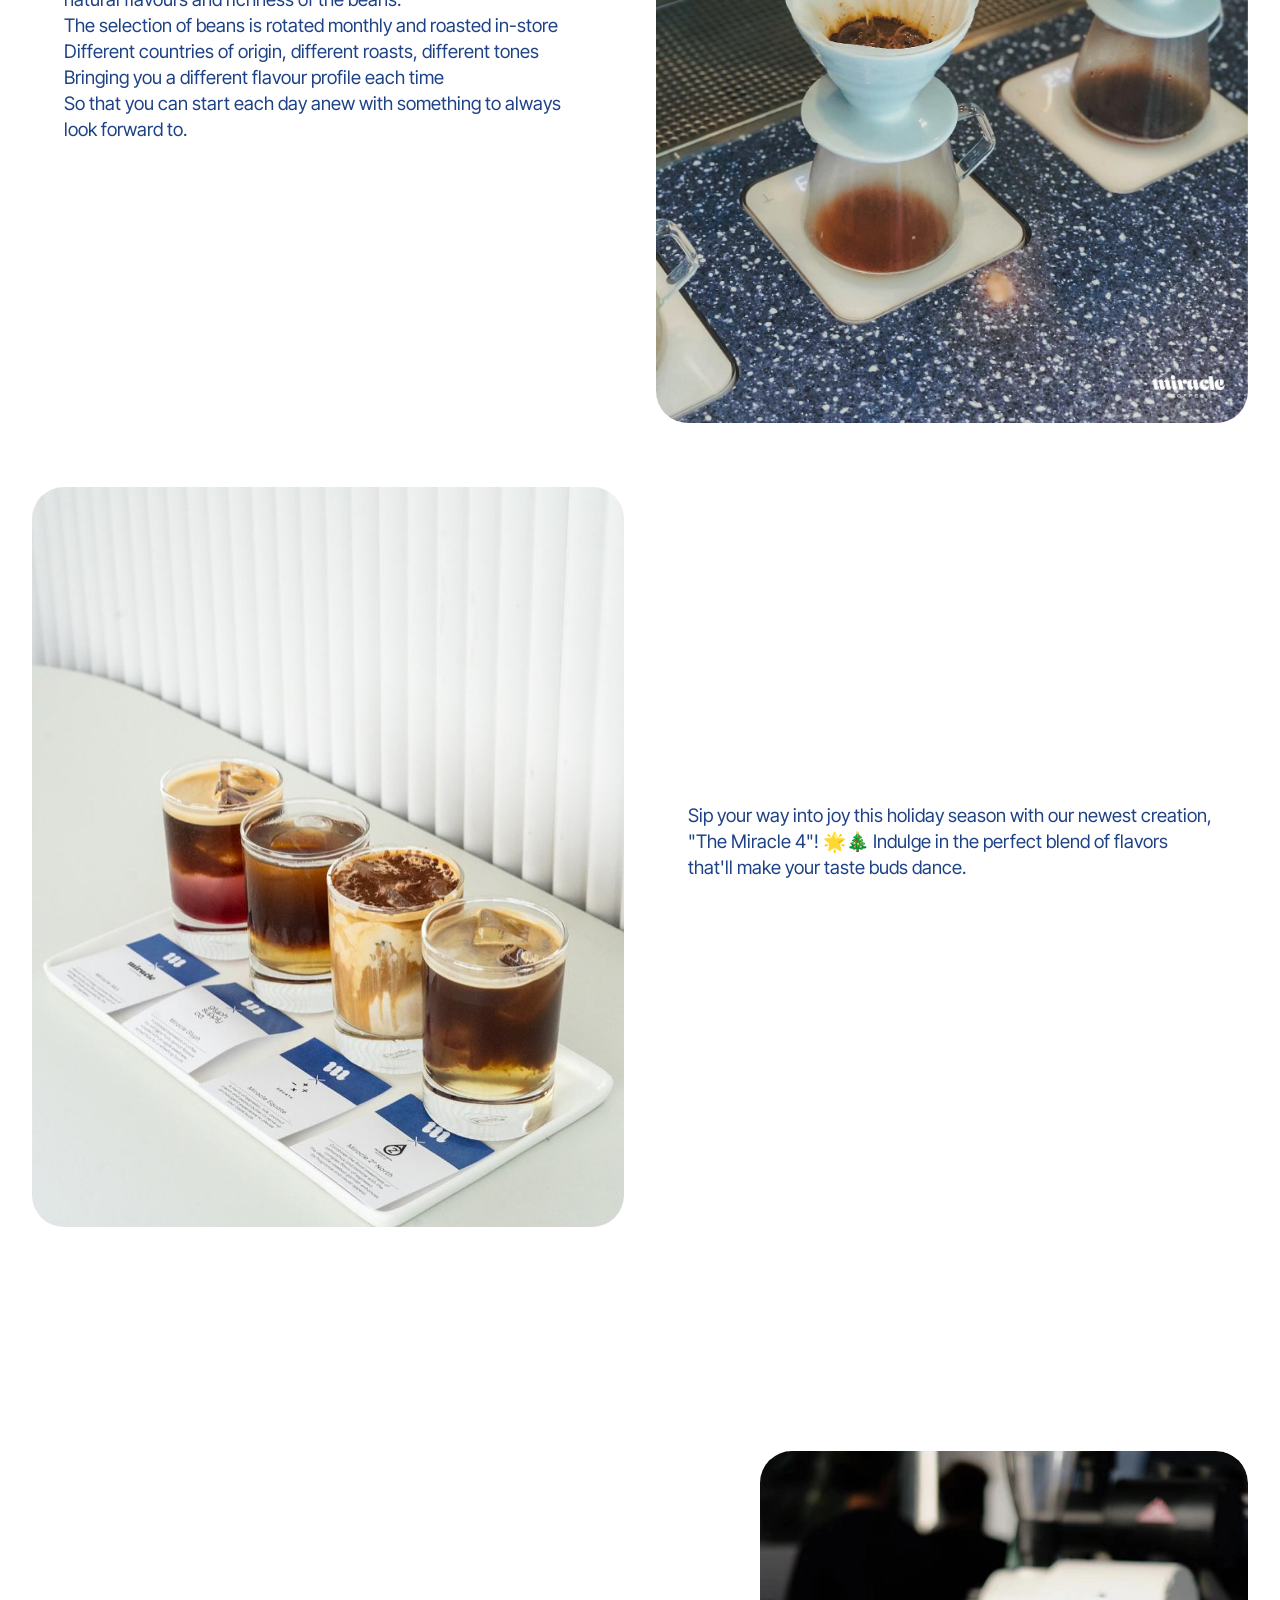
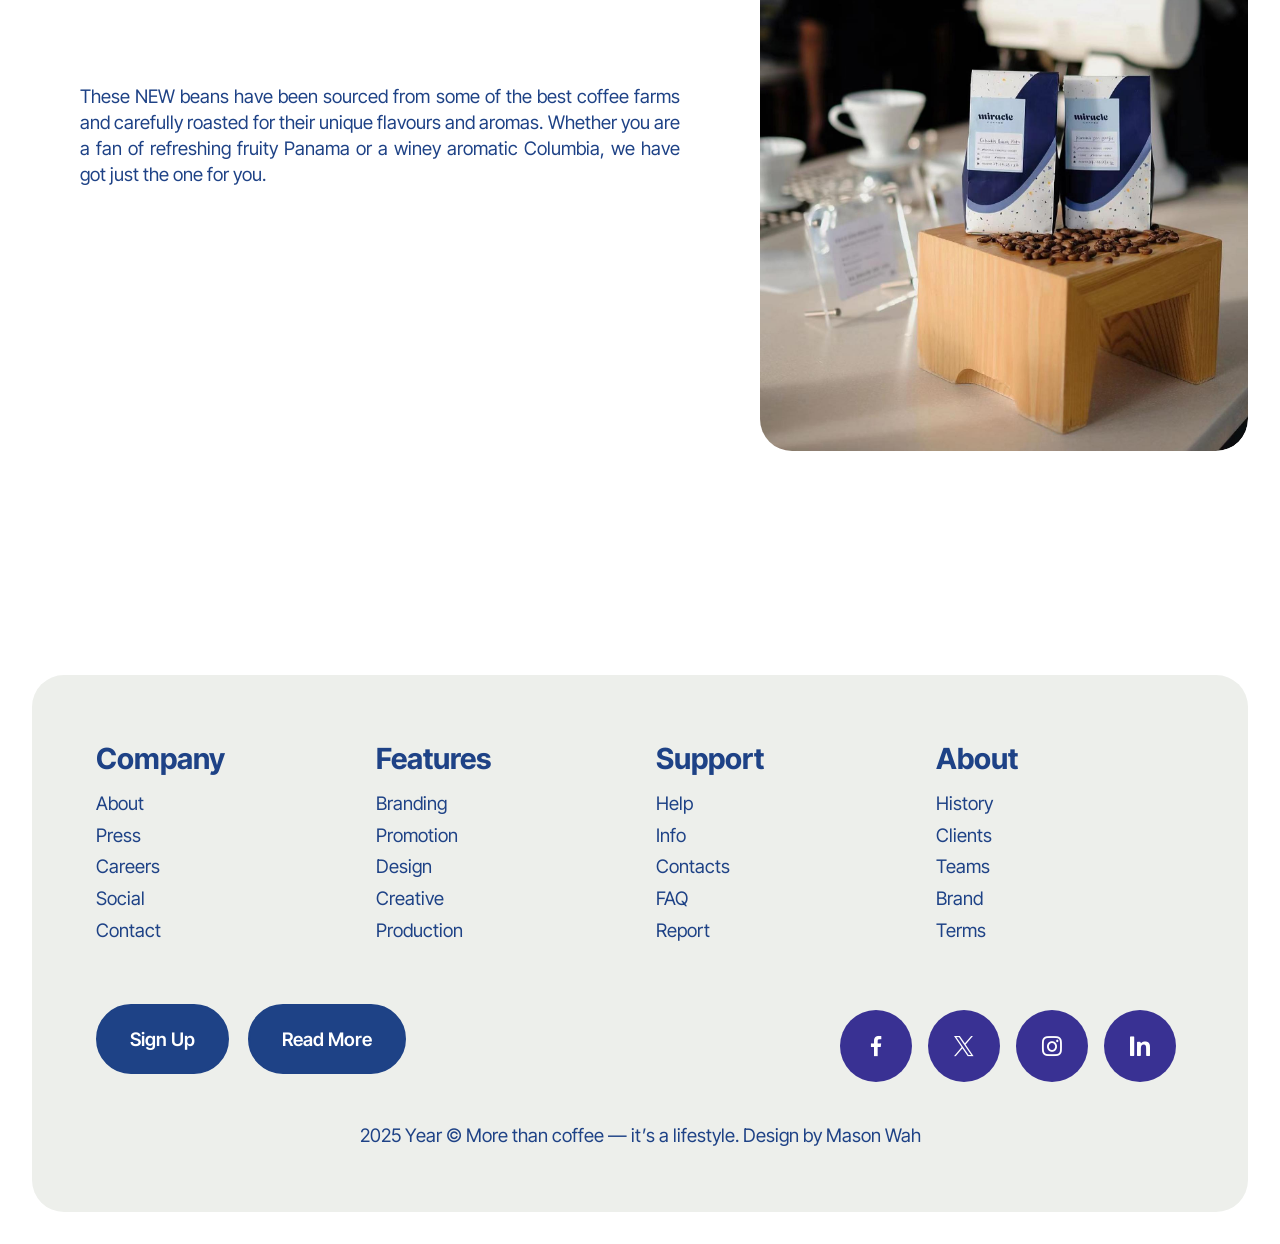
==== commit 18cb25ec: "Update page1.html" ====
--- a/page1.html
+++ b/page1.html
@@ -260,8 +260,8 @@
 			</div>
 		</div>
 	</div>
-</section><section class="display-7" style="padding: 0;align-items: center;justify-content: center;flex-wrap: wrap;    align-content: center;display: flex;position: relative;height: 4rem;"><a href="https://mobiri.se/4250557" style="flex: 1 1;height: 4rem;position: absolute;width: 100%;z-index: 1;"><img alt="" style="height: 4rem;" src="[data-uri]"></a><p style="margin: 0;text-align: center;" class="display-7">&#8204;</p><a style="z-index:1" href="https://mobirise.com/html-builder.html">HTML Generator</a></section><script src="assets/bootstrap/js/bootstrap.bundle.min.js"></script>  <script src="assets/smoothscroll/smooth-scroll.js"></script>  <script src="assets/ytplayer/index.js"></script>  <script src="assets/dropdown/js/navbar-dropdown.js"></script>  <script src="assets/theme/js/script.js"></script>  
+</section>
   
   
 </body>
-</html>+</html>
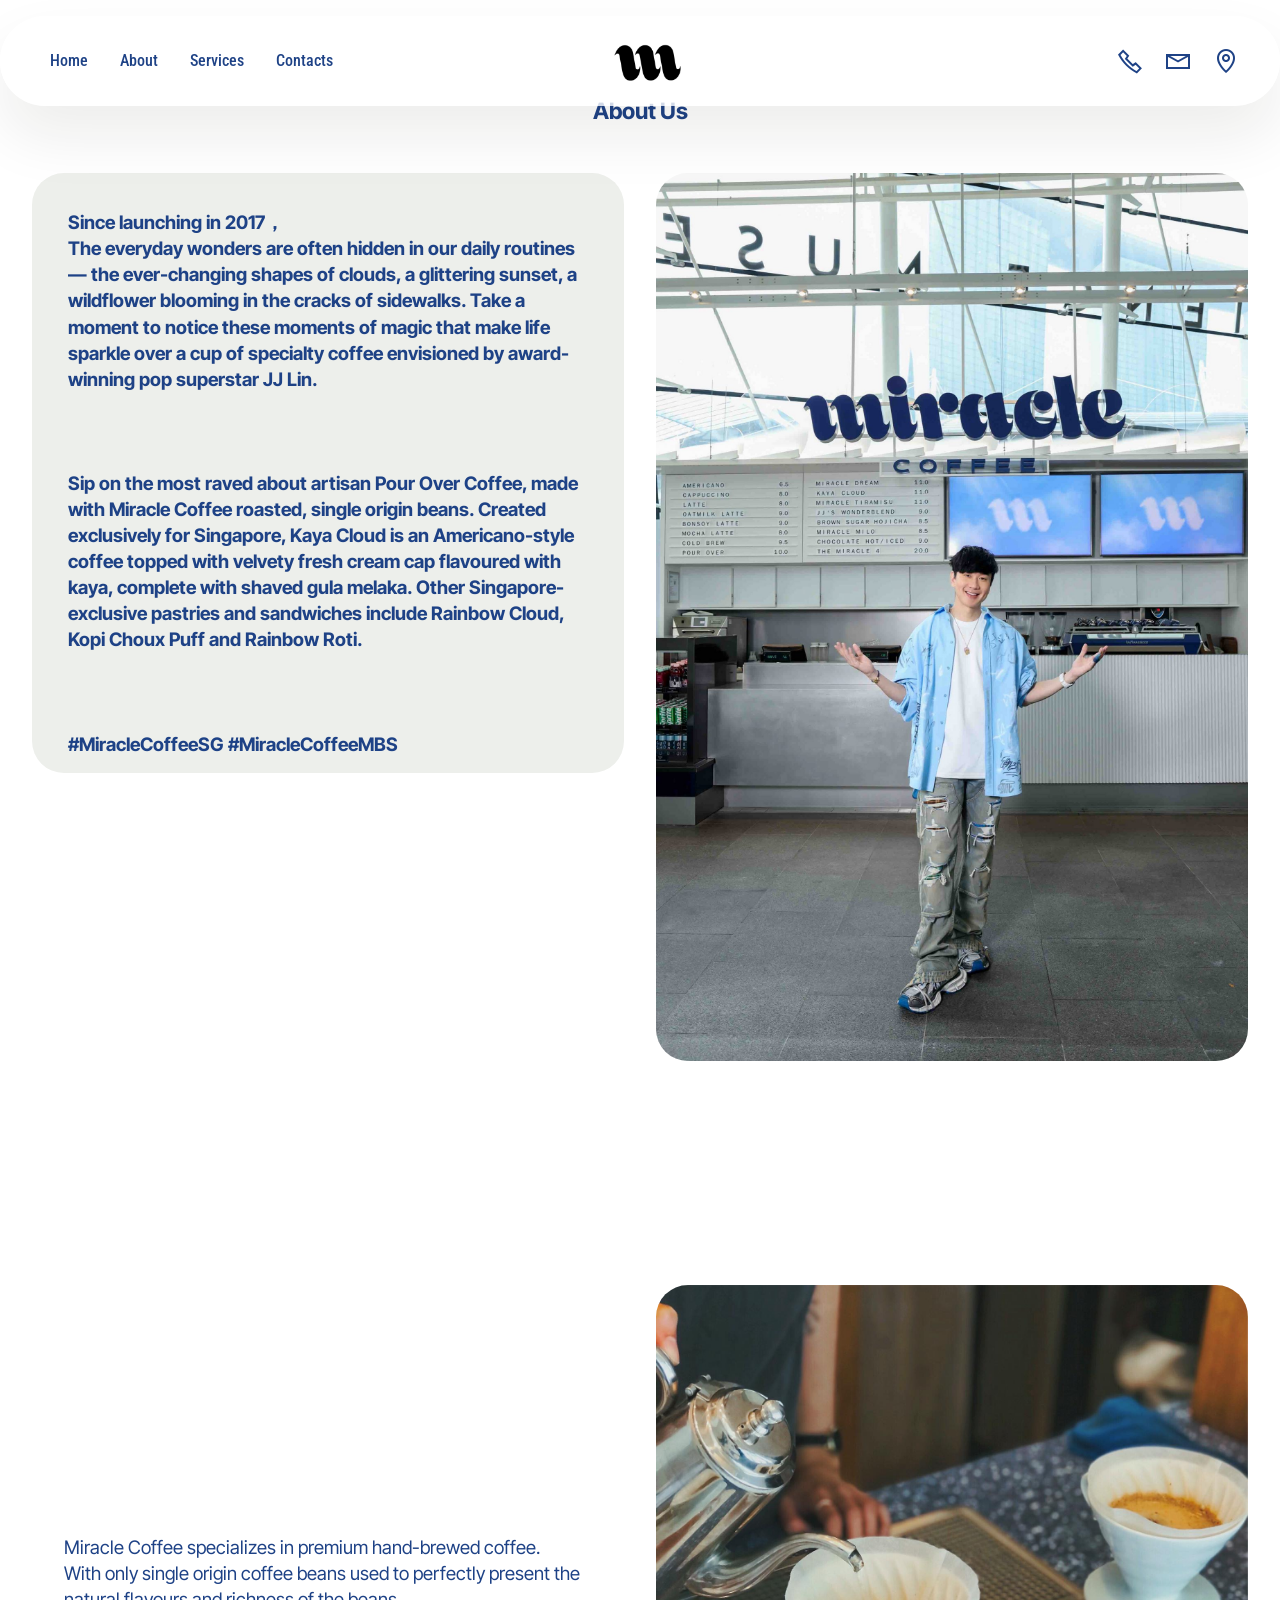
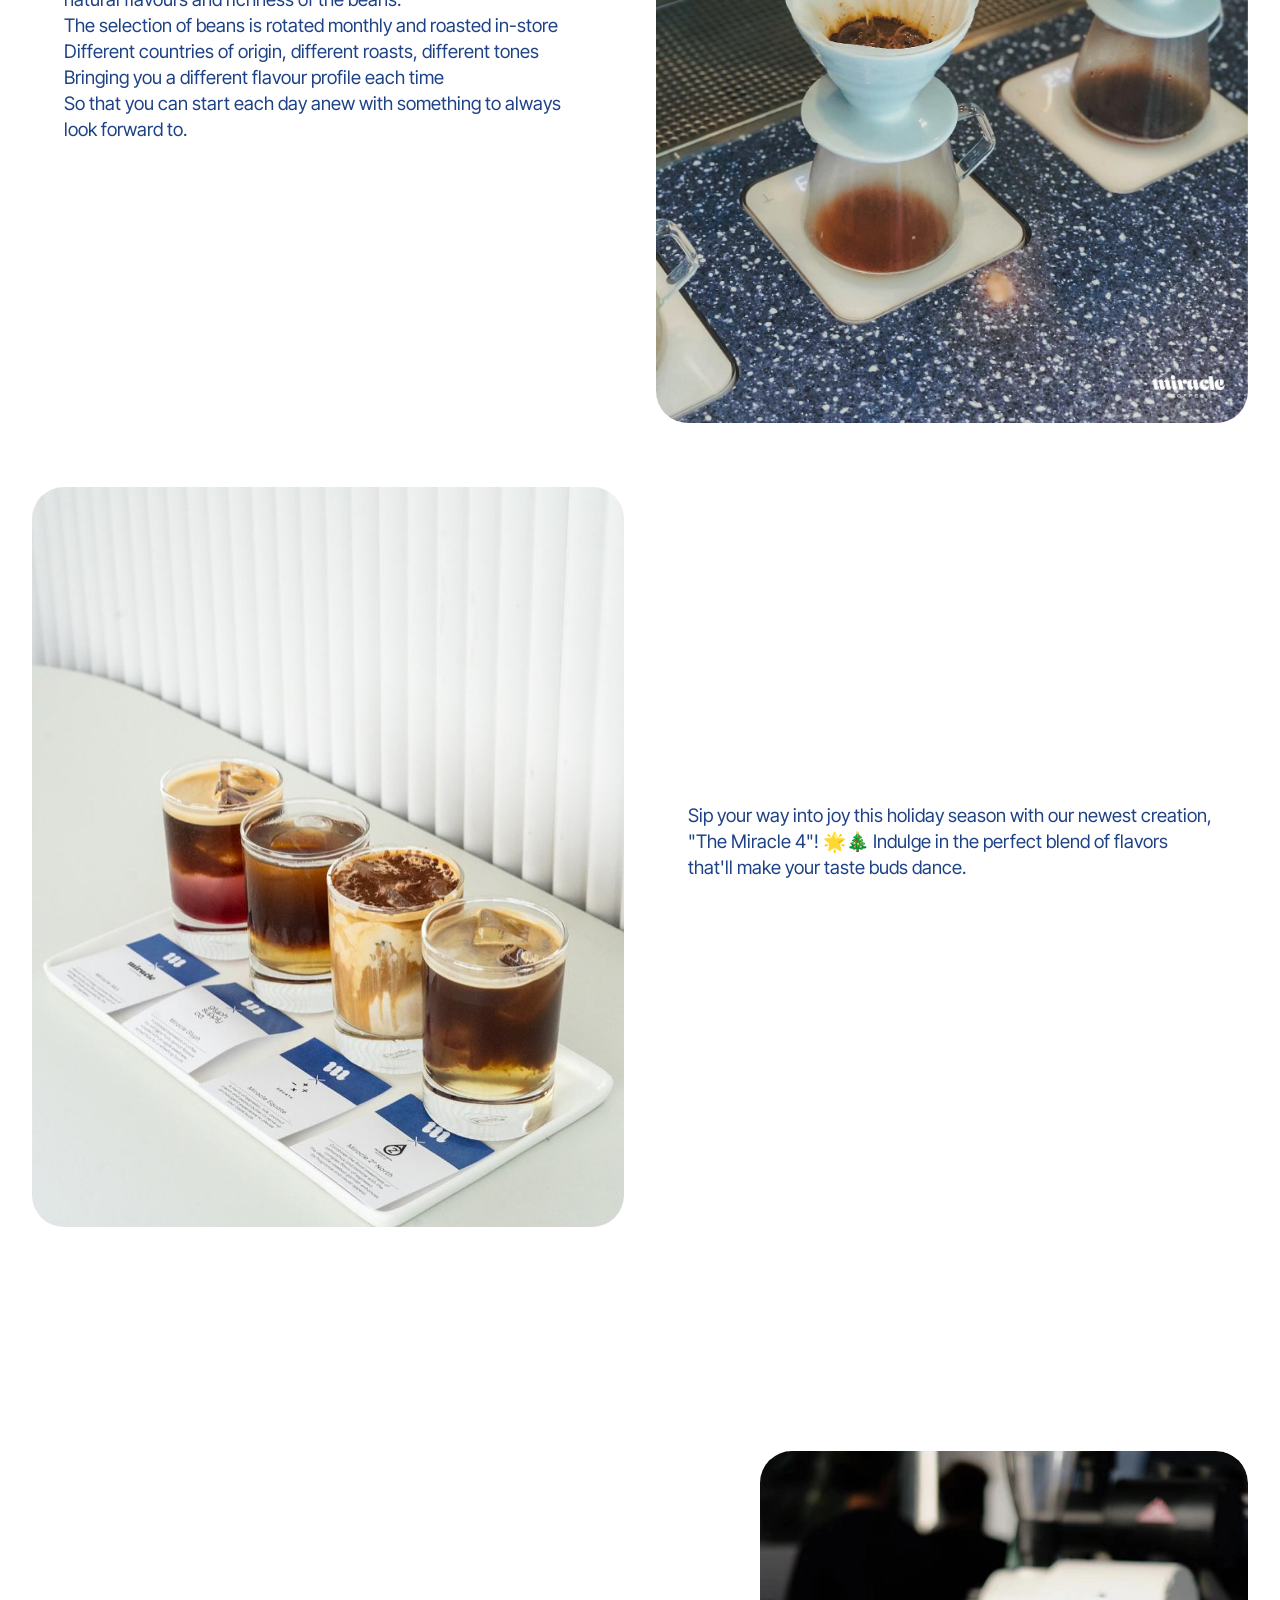
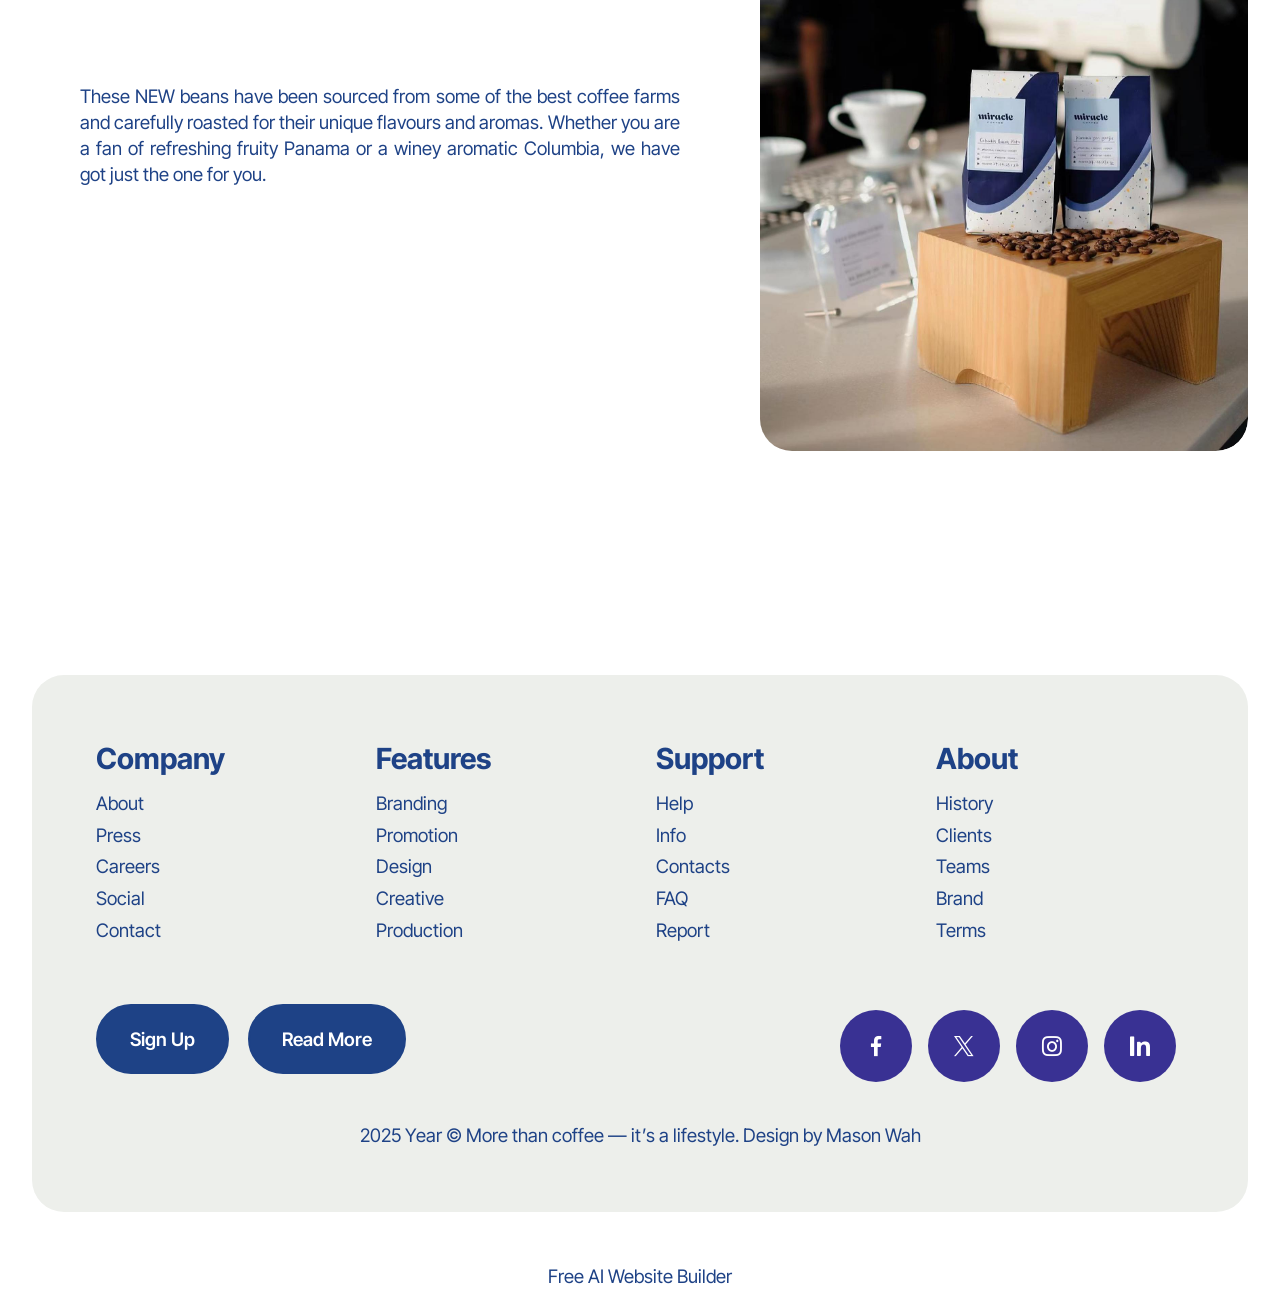
==== commit e89423a5: "create github pages" ====
--- a/page1.html
+++ b/page1.html
@@ -22,7 +22,7 @@
   <noscript><link rel="stylesheet" href="https://fonts.googleapis.com/css?family=Inter+Tight:100,200,300,400,500,600,700,800,900,100i,200i,300i,400i,500i,600i,700i,800i,900i&display=swap"></noscript>
   <link rel="preload" href="https://fonts.googleapis.com/css?family=Roboto+Condensed:100,200,300,400,500,600,700,800,900,100i,200i,300i,400i,500i,600i,700i,800i,900i&display=swap" as="style" onload="this.onload=null;this.rel='stylesheet'">
   <noscript><link rel="stylesheet" href="https://fonts.googleapis.com/css?family=Roboto+Condensed:100,200,300,400,500,600,700,800,900,100i,200i,300i,400i,500i,600i,700i,800i,900i&display=swap"></noscript>
-  <link rel="preload" as="style" href="assets/mobirise/css/mbr-additional.css?v=niZkzW"><link rel="stylesheet" href="assets/mobirise/css/mbr-additional.css?v=niZkzW" type="text/css">
+  <link rel="preload" as="style" href="assets/mobirise/css/mbr-additional.css?v=qcCyHn"><link rel="stylesheet" href="assets/mobirise/css/mbr-additional.css?v=qcCyHn" type="text/css">
 
   
   
@@ -260,8 +260,8 @@
 			</div>
 		</div>
 	</div>
-</section>
+</section><section class="display-7" style="padding: 0;align-items: center;justify-content: center;flex-wrap: wrap;    align-content: center;display: flex;position: relative;height: 4rem;"><a href="https://mobiri.se/4250557" style="flex: 1 1;height: 4rem;position: absolute;width: 100%;z-index: 1;"><img alt="" style="height: 4rem;" src="[data-uri]"></a><p style="margin: 0;text-align: center;" class="display-7">&#8204;</p><a style="z-index:1" href="https://mobirise.com/builder/ai-website-builder.html">Free AI Website Builder</a></section><script src="assets/bootstrap/js/bootstrap.bundle.min.js"></script>  <script src="assets/smoothscroll/smooth-scroll.js"></script>  <script src="assets/ytplayer/index.js"></script>  <script src="assets/dropdown/js/navbar-dropdown.js"></script>  <script src="assets/theme/js/script.js"></script>  
   
   
 </body>
-</html>
+</html>
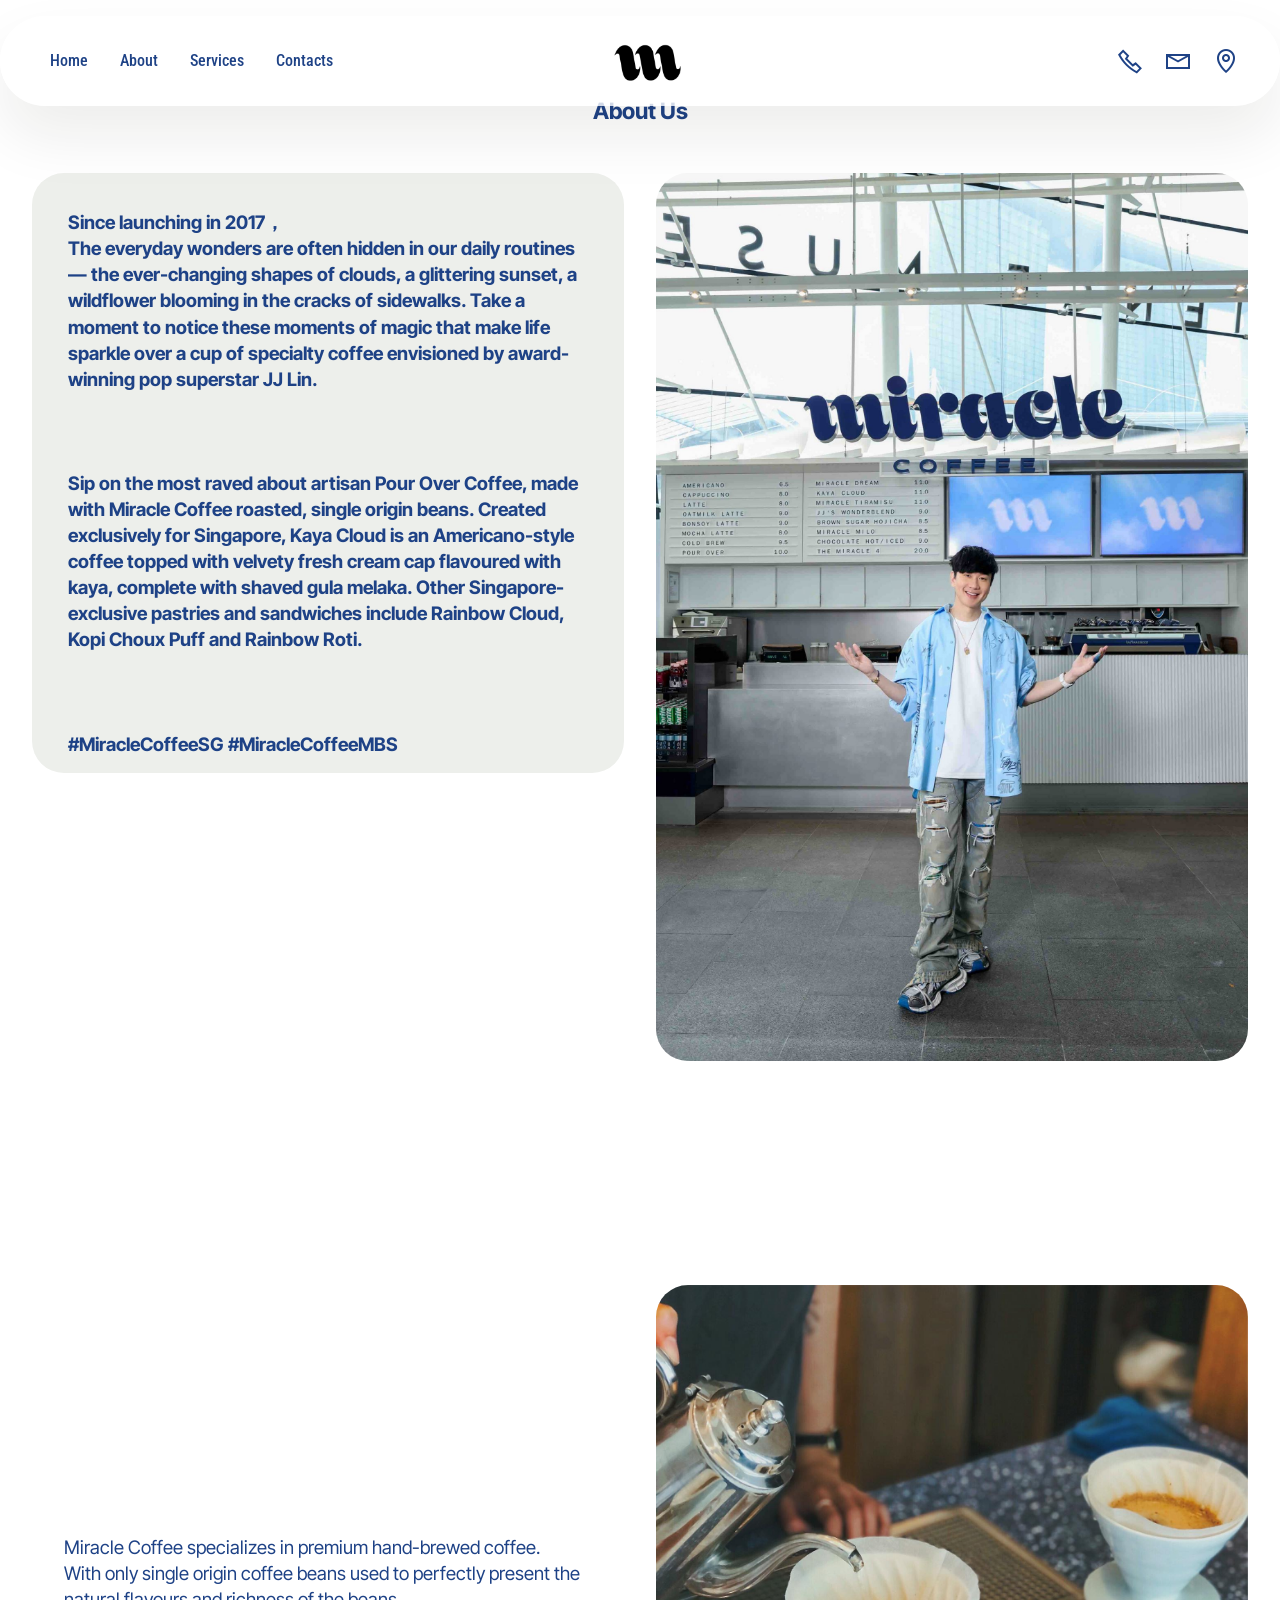
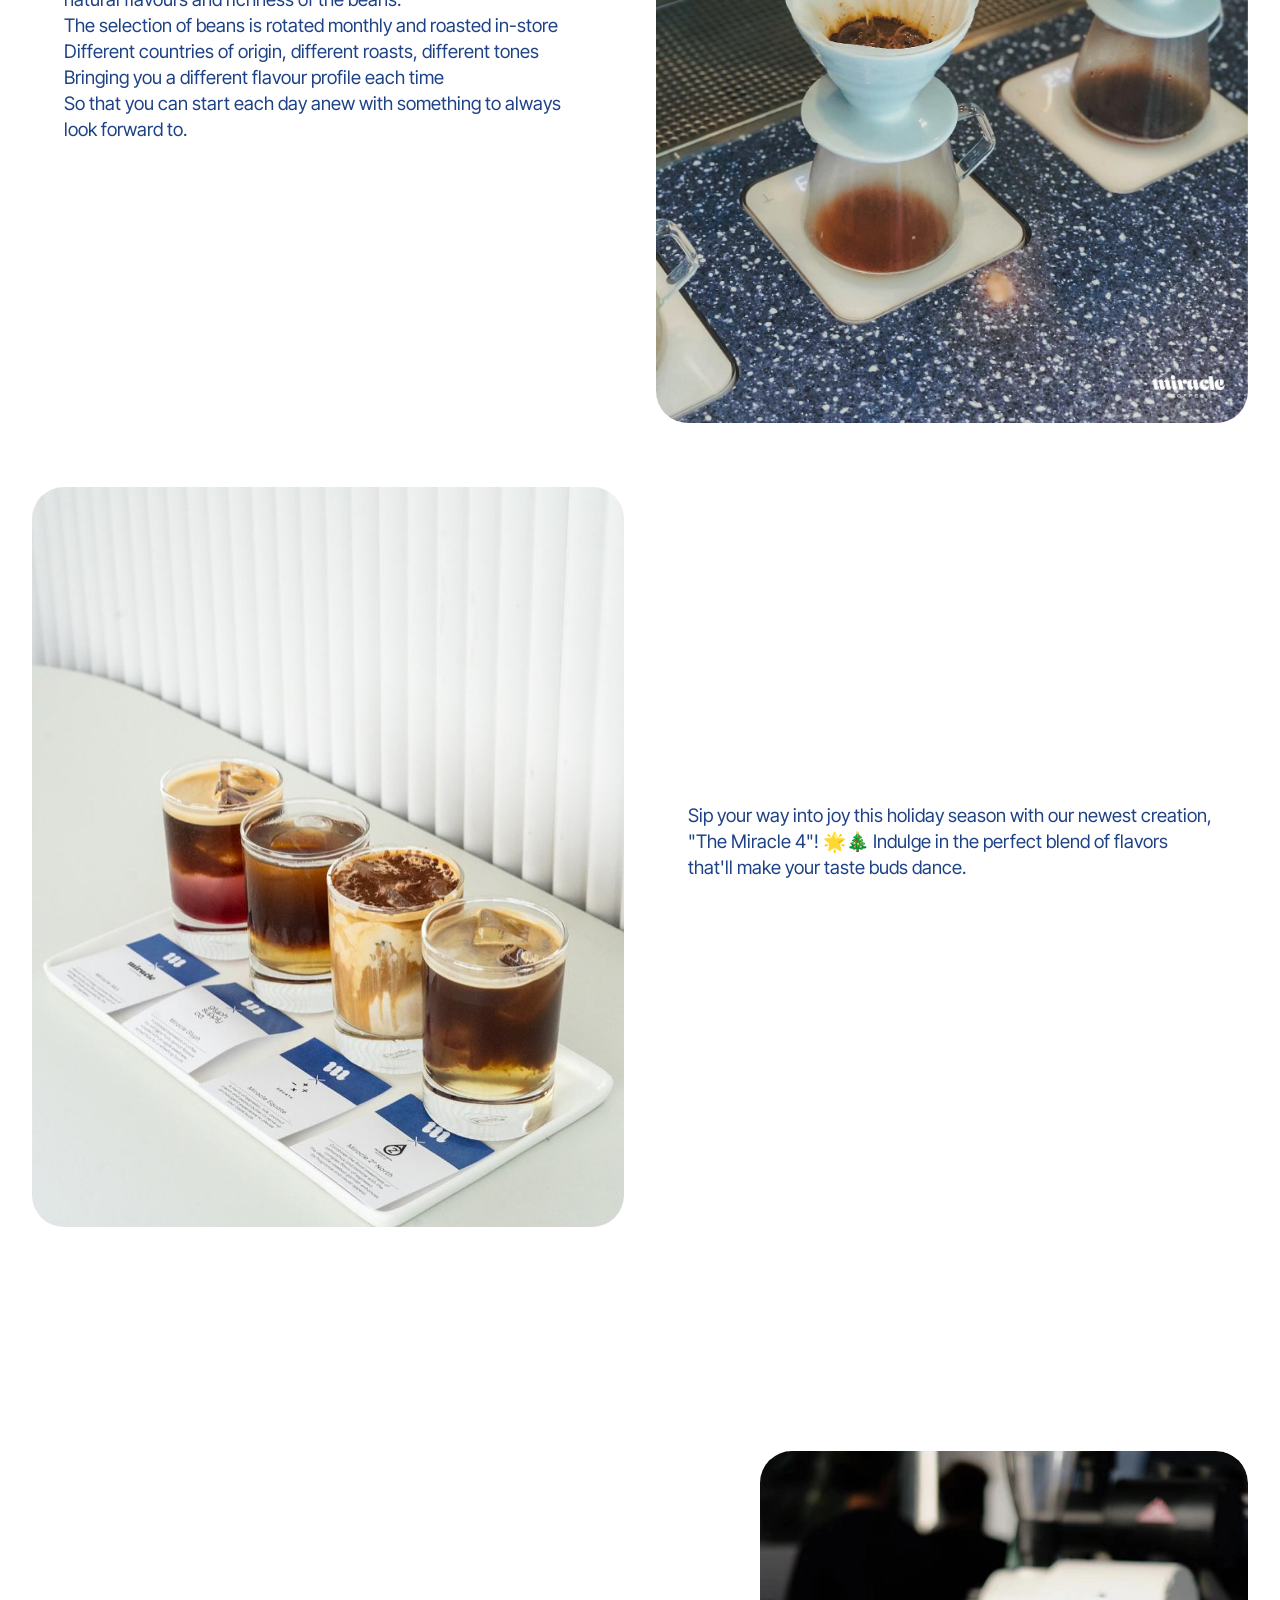
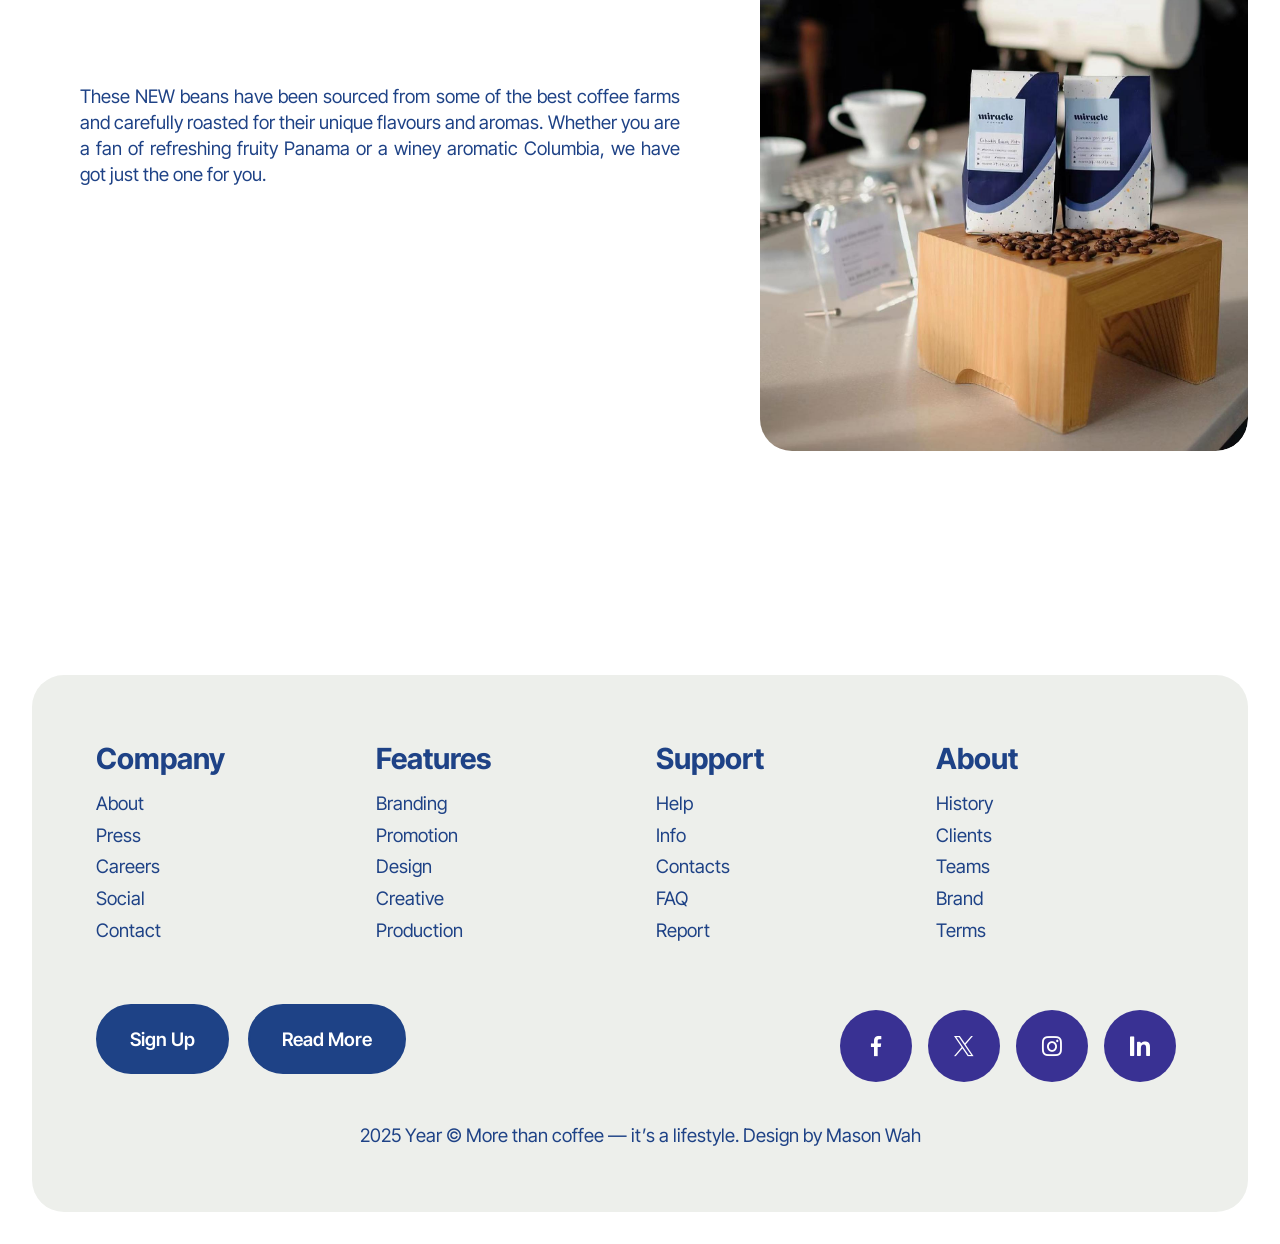
==== commit 428574d4: "Update page1.html" ====
--- a/page1.html
+++ b/page1.html
@@ -260,8 +260,8 @@
 			</div>
 		</div>
 	</div>
-</section><section class="display-7" style="padding: 0;align-items: center;justify-content: center;flex-wrap: wrap;    align-content: center;display: flex;position: relative;height: 4rem;"><a href="https://mobiri.se/4250557" style="flex: 1 1;height: 4rem;position: absolute;width: 100%;z-index: 1;"><img alt="" style="height: 4rem;" src="[data-uri]"></a><p style="margin: 0;text-align: center;" class="display-7">&#8204;</p><a style="z-index:1" href="https://mobirise.com/builder/ai-website-builder.html">Free AI Website Builder</a></section><script src="assets/bootstrap/js/bootstrap.bundle.min.js"></script>  <script src="assets/smoothscroll/smooth-scroll.js"></script>  <script src="assets/ytplayer/index.js"></script>  <script src="assets/dropdown/js/navbar-dropdown.js"></script>  <script src="assets/theme/js/script.js"></script>  
+</section>
   
   
 </body>
-</html>+</html>
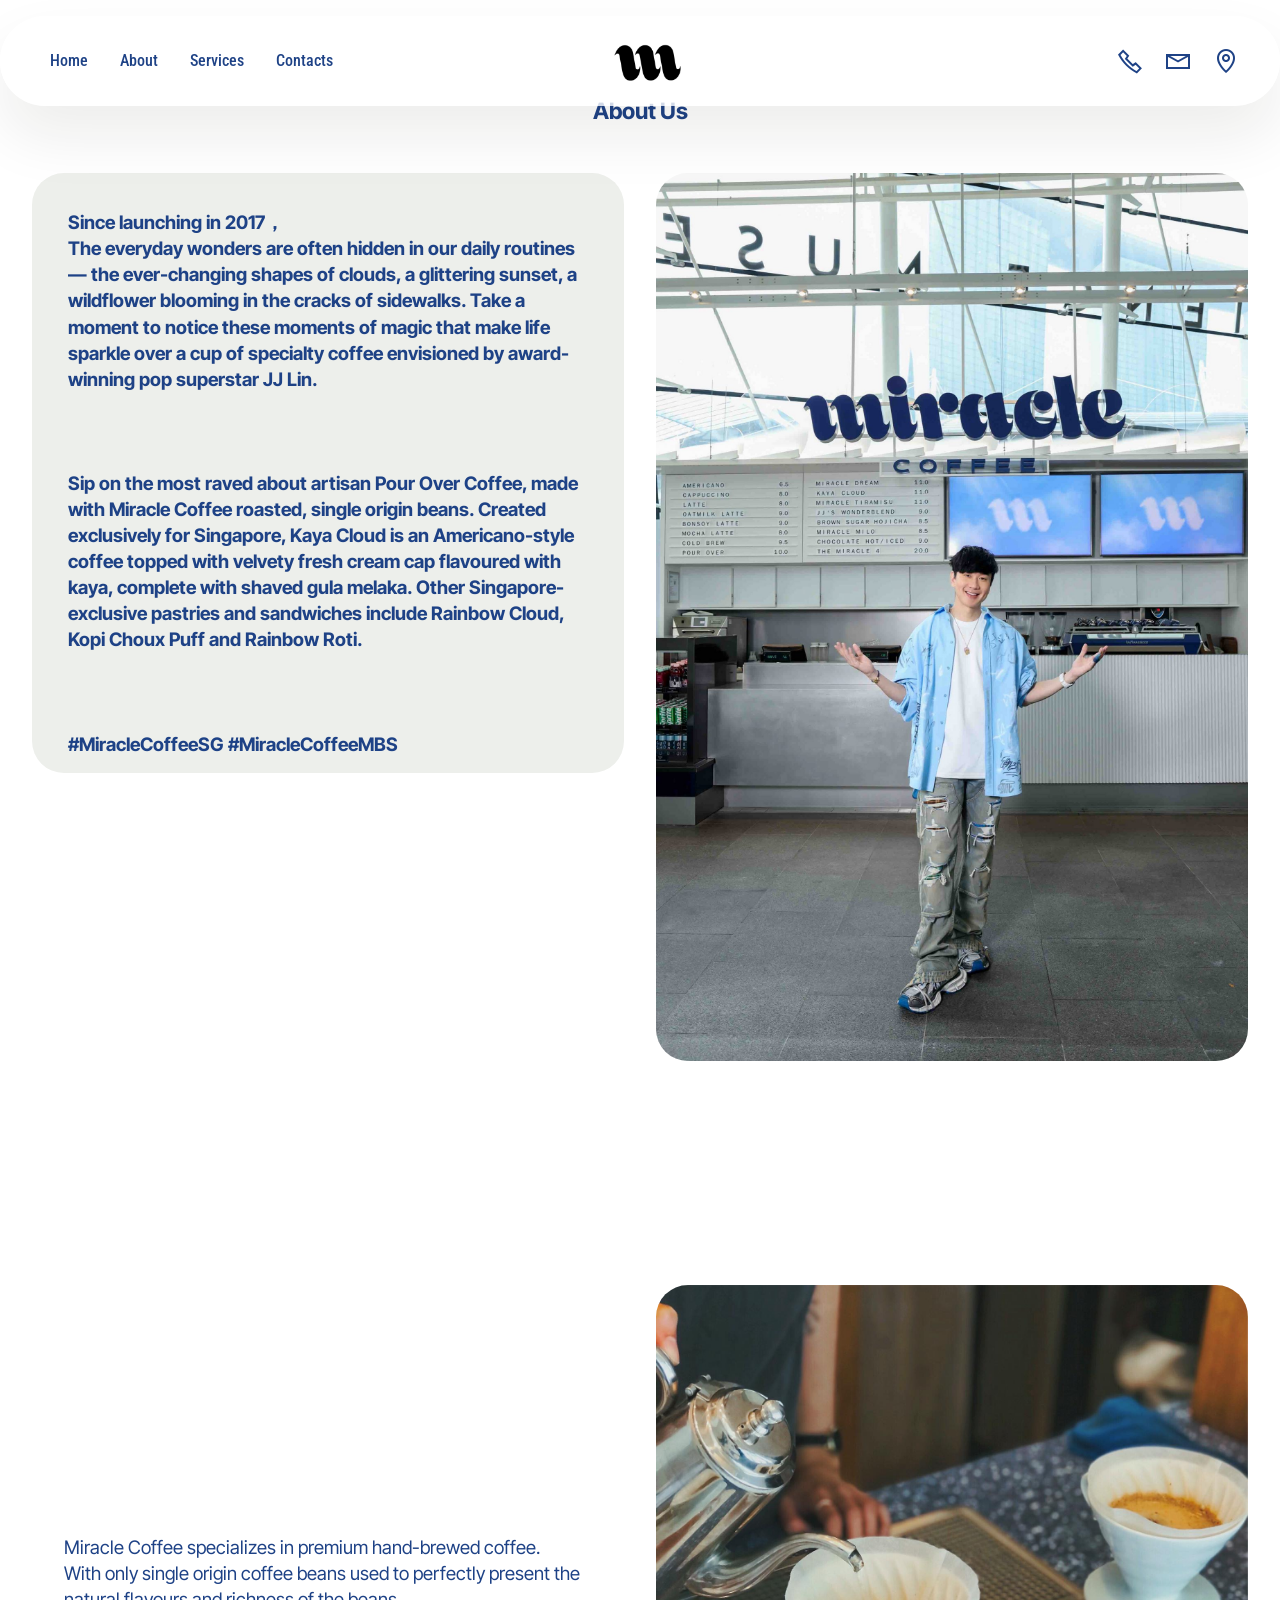
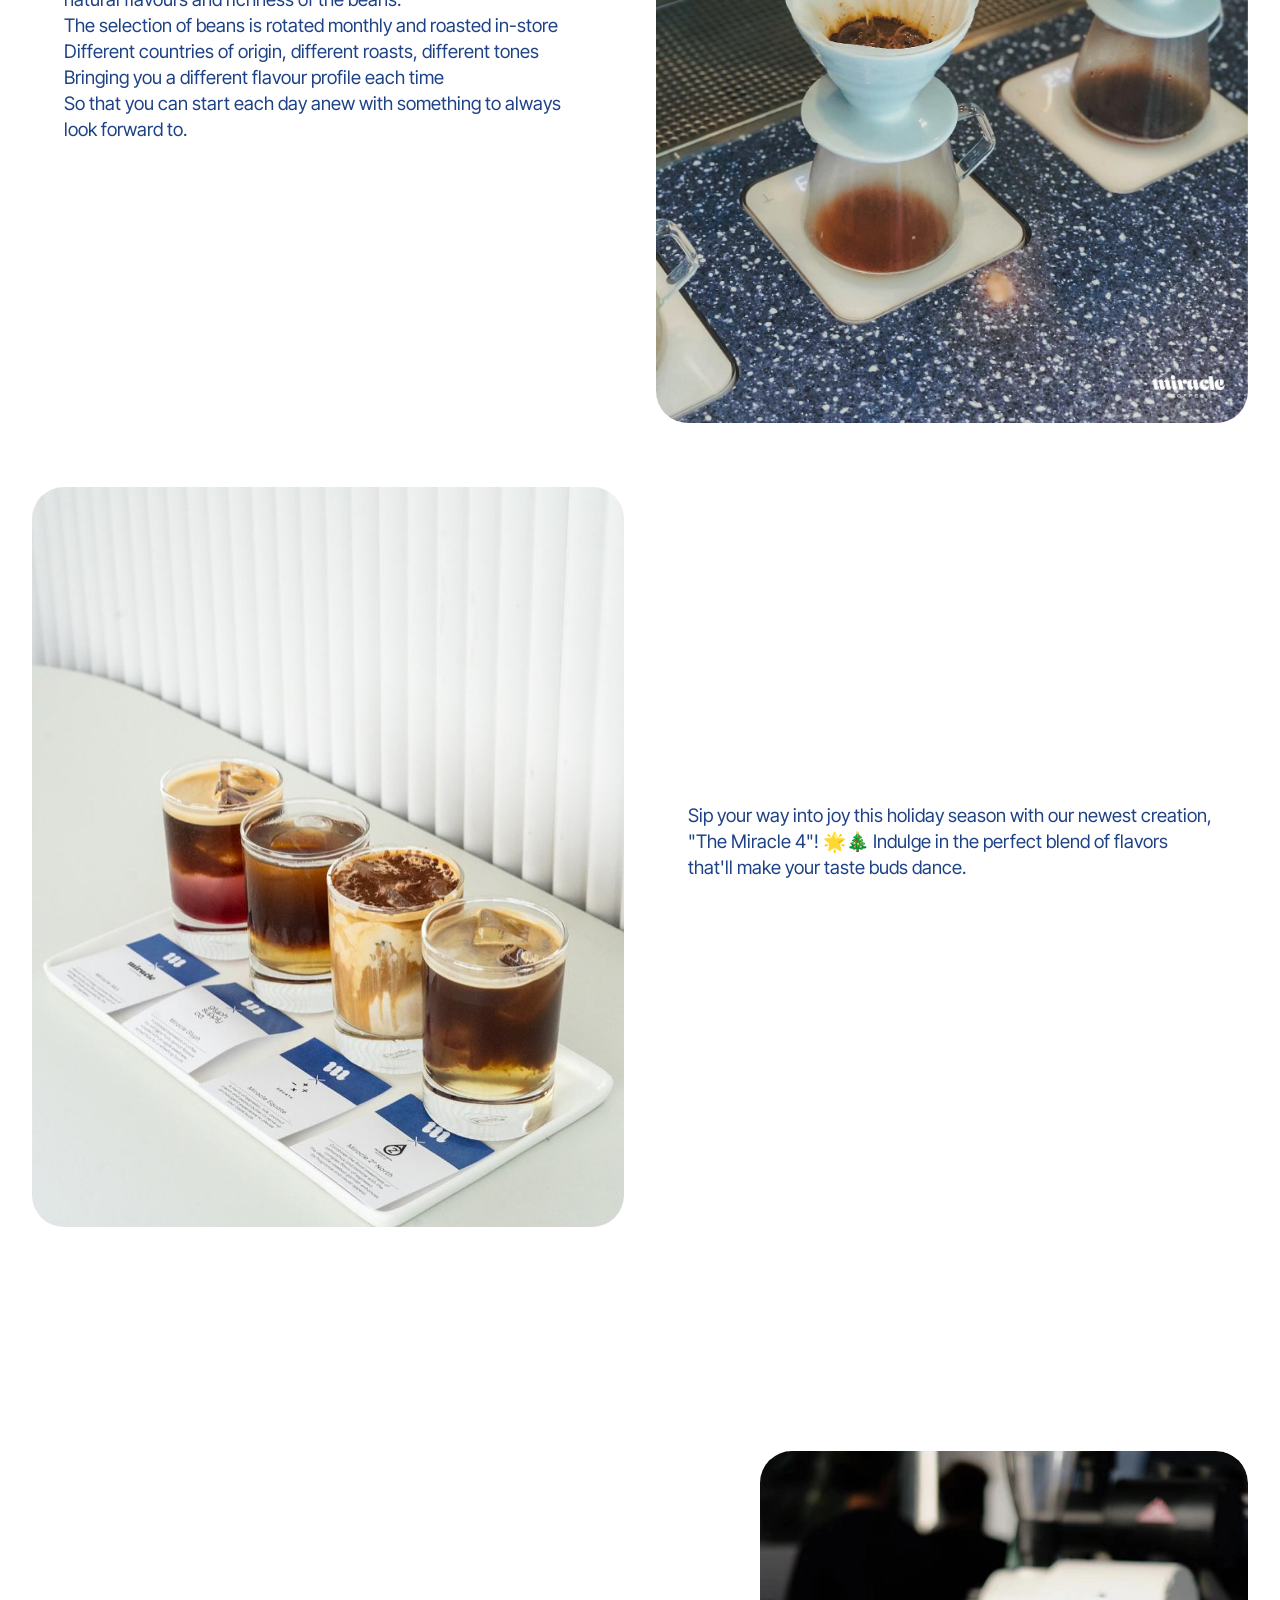
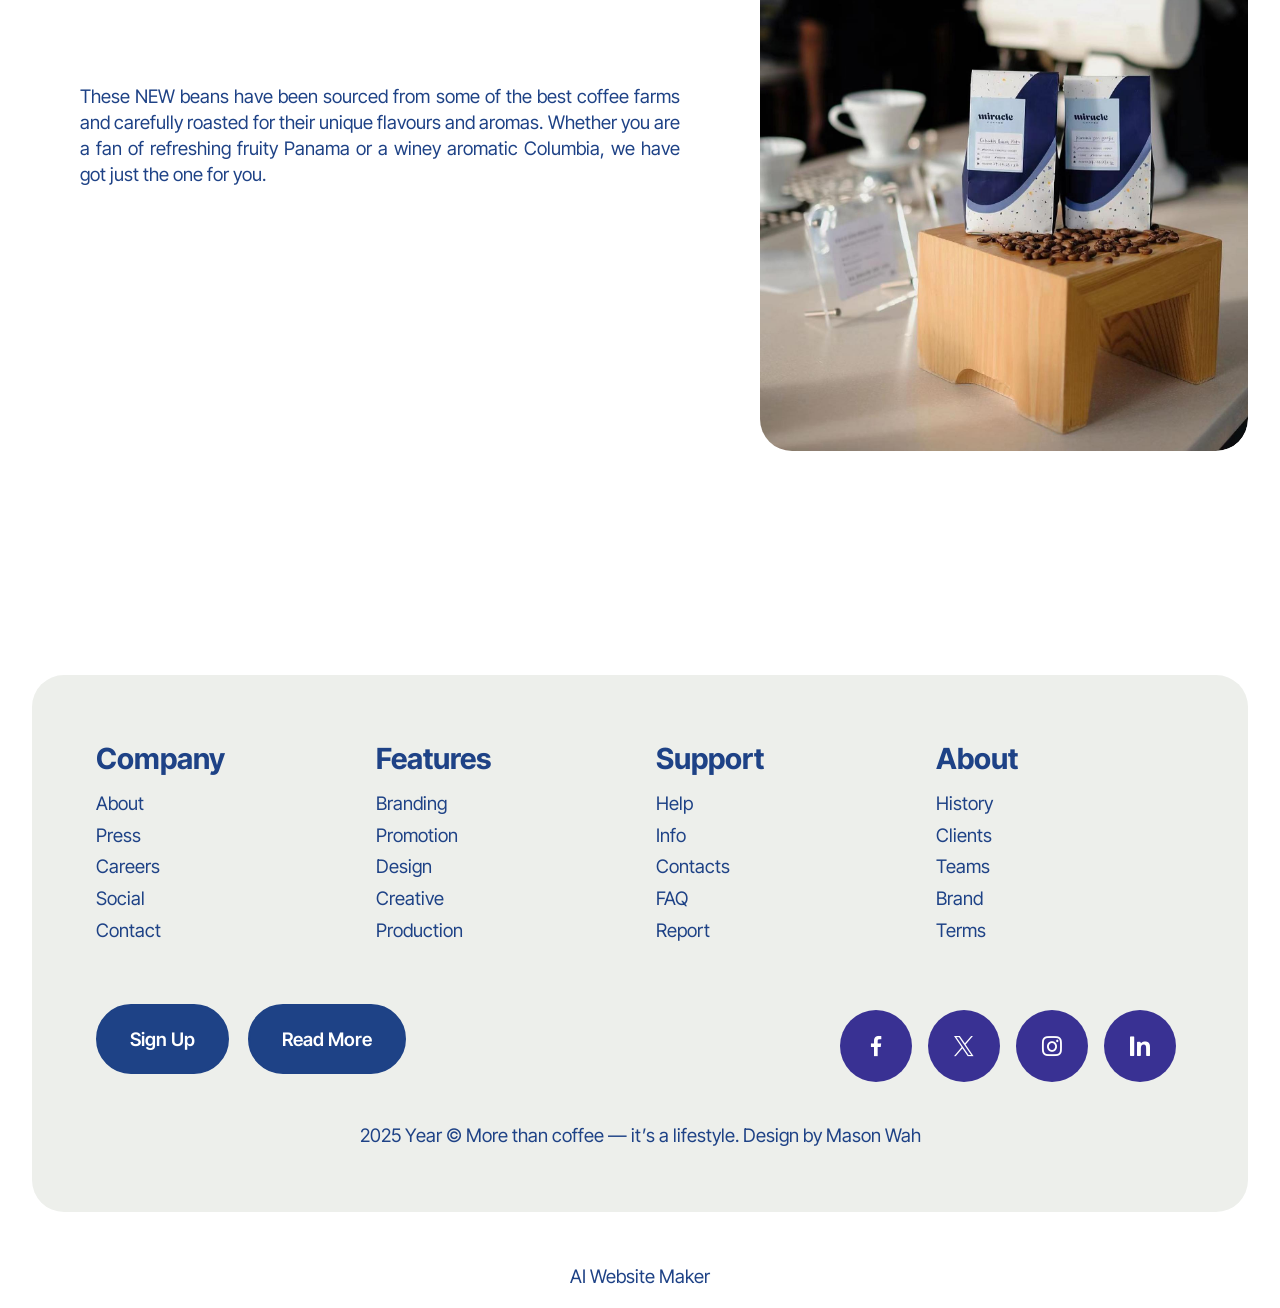
==== commit a09be28a: "create github pages" ====
--- a/page1.html
+++ b/page1.html
@@ -22,7 +22,7 @@
   <noscript><link rel="stylesheet" href="https://fonts.googleapis.com/css?family=Inter+Tight:100,200,300,400,500,600,700,800,900,100i,200i,300i,400i,500i,600i,700i,800i,900i&display=swap"></noscript>
   <link rel="preload" href="https://fonts.googleapis.com/css?family=Roboto+Condensed:100,200,300,400,500,600,700,800,900,100i,200i,300i,400i,500i,600i,700i,800i,900i&display=swap" as="style" onload="this.onload=null;this.rel='stylesheet'">
   <noscript><link rel="stylesheet" href="https://fonts.googleapis.com/css?family=Roboto+Condensed:100,200,300,400,500,600,700,800,900,100i,200i,300i,400i,500i,600i,700i,800i,900i&display=swap"></noscript>
-  <link rel="preload" as="style" href="assets/mobirise/css/mbr-additional.css?v=qcCyHn"><link rel="stylesheet" href="assets/mobirise/css/mbr-additional.css?v=qcCyHn" type="text/css">
+  <link rel="preload" as="style" href="assets/mobirise/css/mbr-additional.css?v=r7syfm"><link rel="stylesheet" href="assets/mobirise/css/mbr-additional.css?v=r7syfm" type="text/css">
 
   
   
@@ -260,8 +260,8 @@
 			</div>
 		</div>
 	</div>
-</section>
+</section><section class="display-7" style="padding: 0;align-items: center;justify-content: center;flex-wrap: wrap;    align-content: center;display: flex;position: relative;height: 4rem;"><a href="https://mobiri.se/4250557" style="flex: 1 1;height: 4rem;position: absolute;width: 100%;z-index: 1;"><img alt="" style="height: 4rem;" src="[data-uri]"></a><p style="margin: 0;text-align: center;" class="display-7">&#8204;</p><a style="z-index:1" href="https://mobirise.com/builder/ai-website-maker.html">AI Website Maker</a></section><script src="assets/bootstrap/js/bootstrap.bundle.min.js"></script>  <script src="assets/smoothscroll/smooth-scroll.js"></script>  <script src="assets/ytplayer/index.js"></script>  <script src="assets/dropdown/js/navbar-dropdown.js"></script>  <script src="assets/theme/js/script.js"></script>  
   
   
 </body>
-</html>
+</html>
